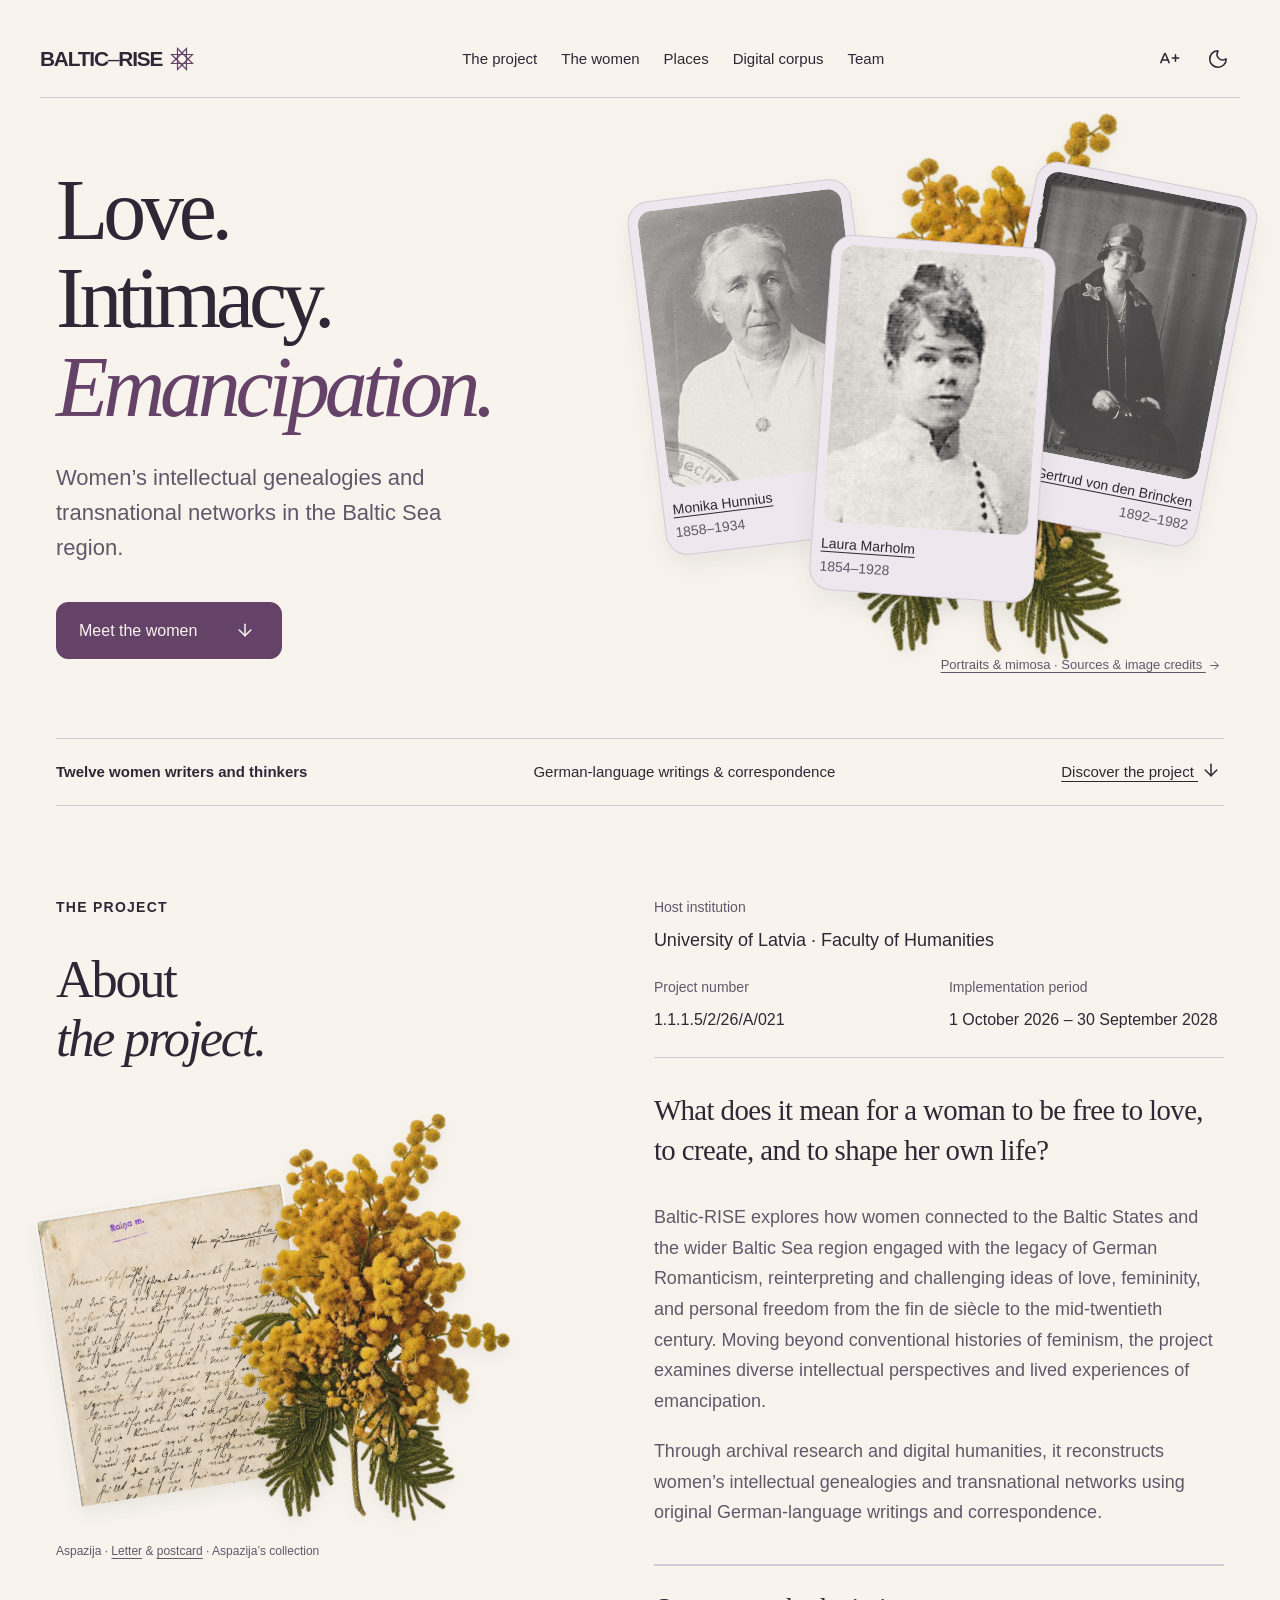
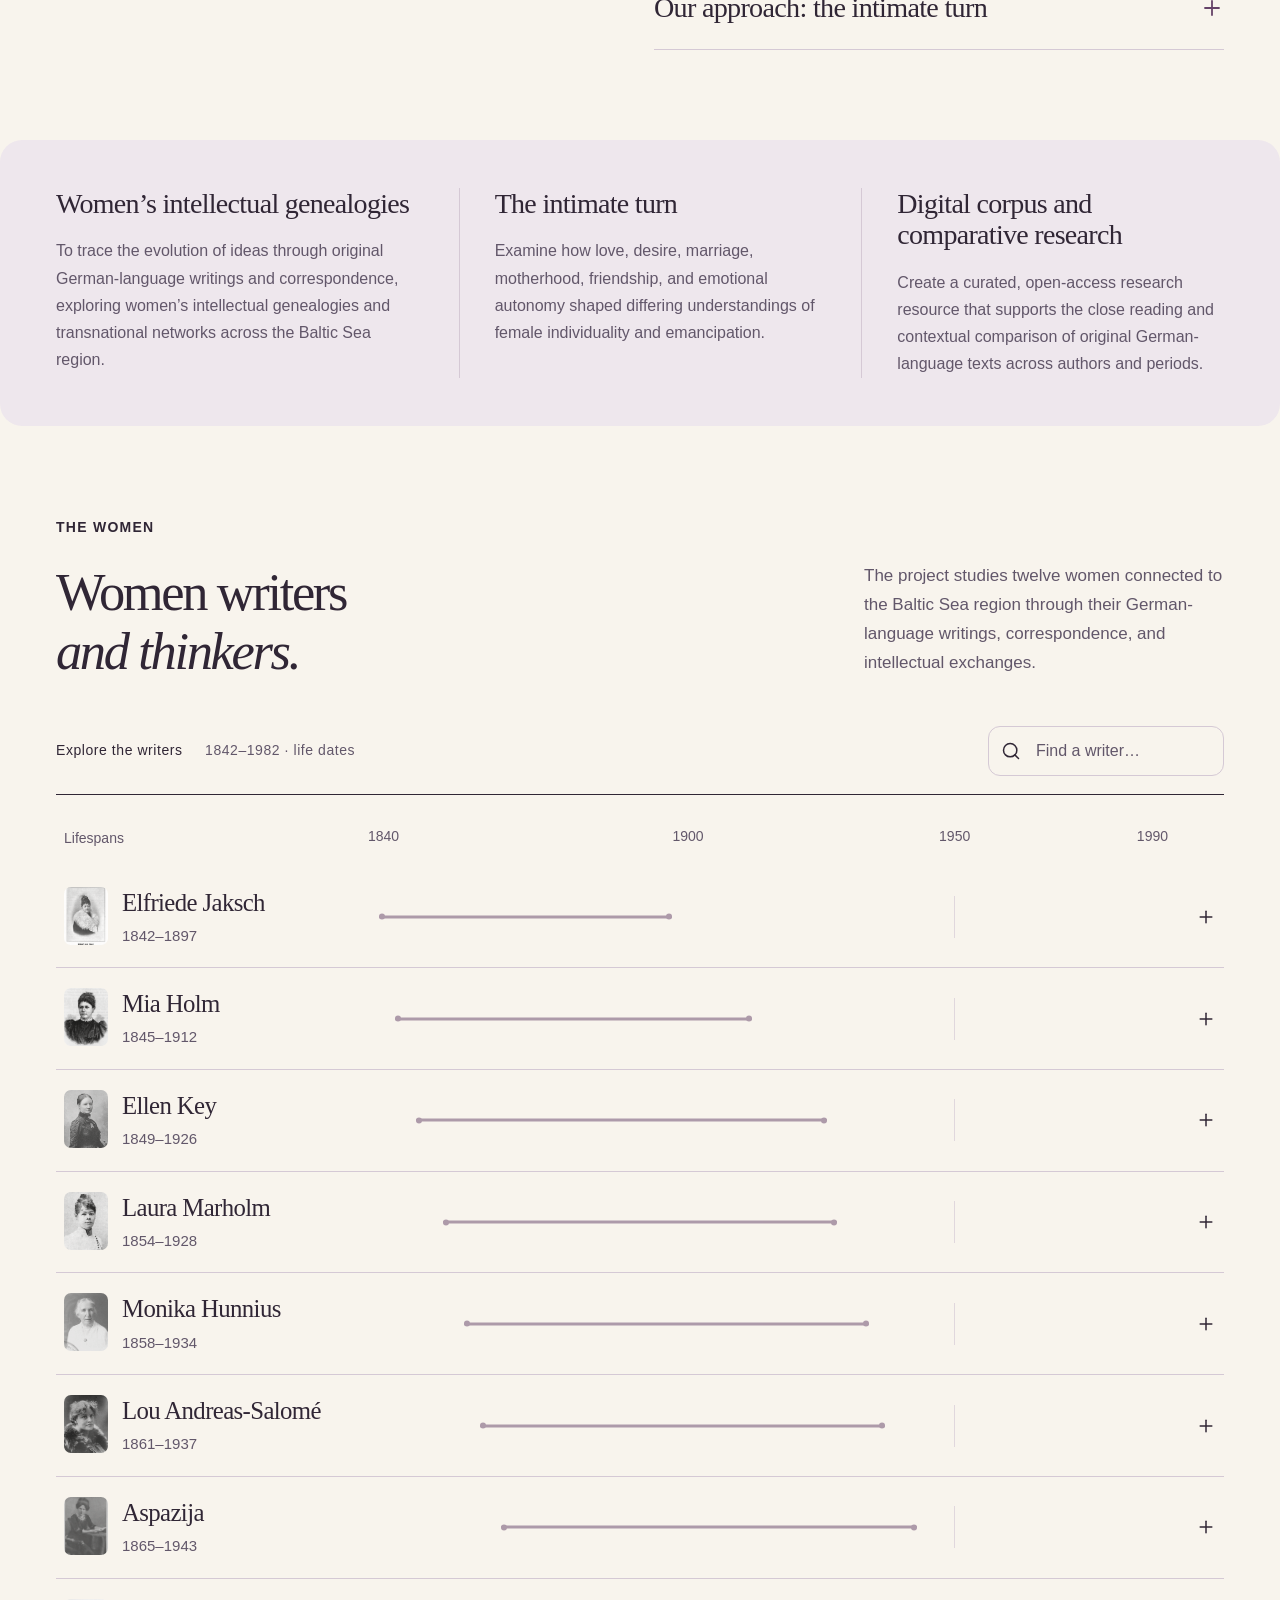
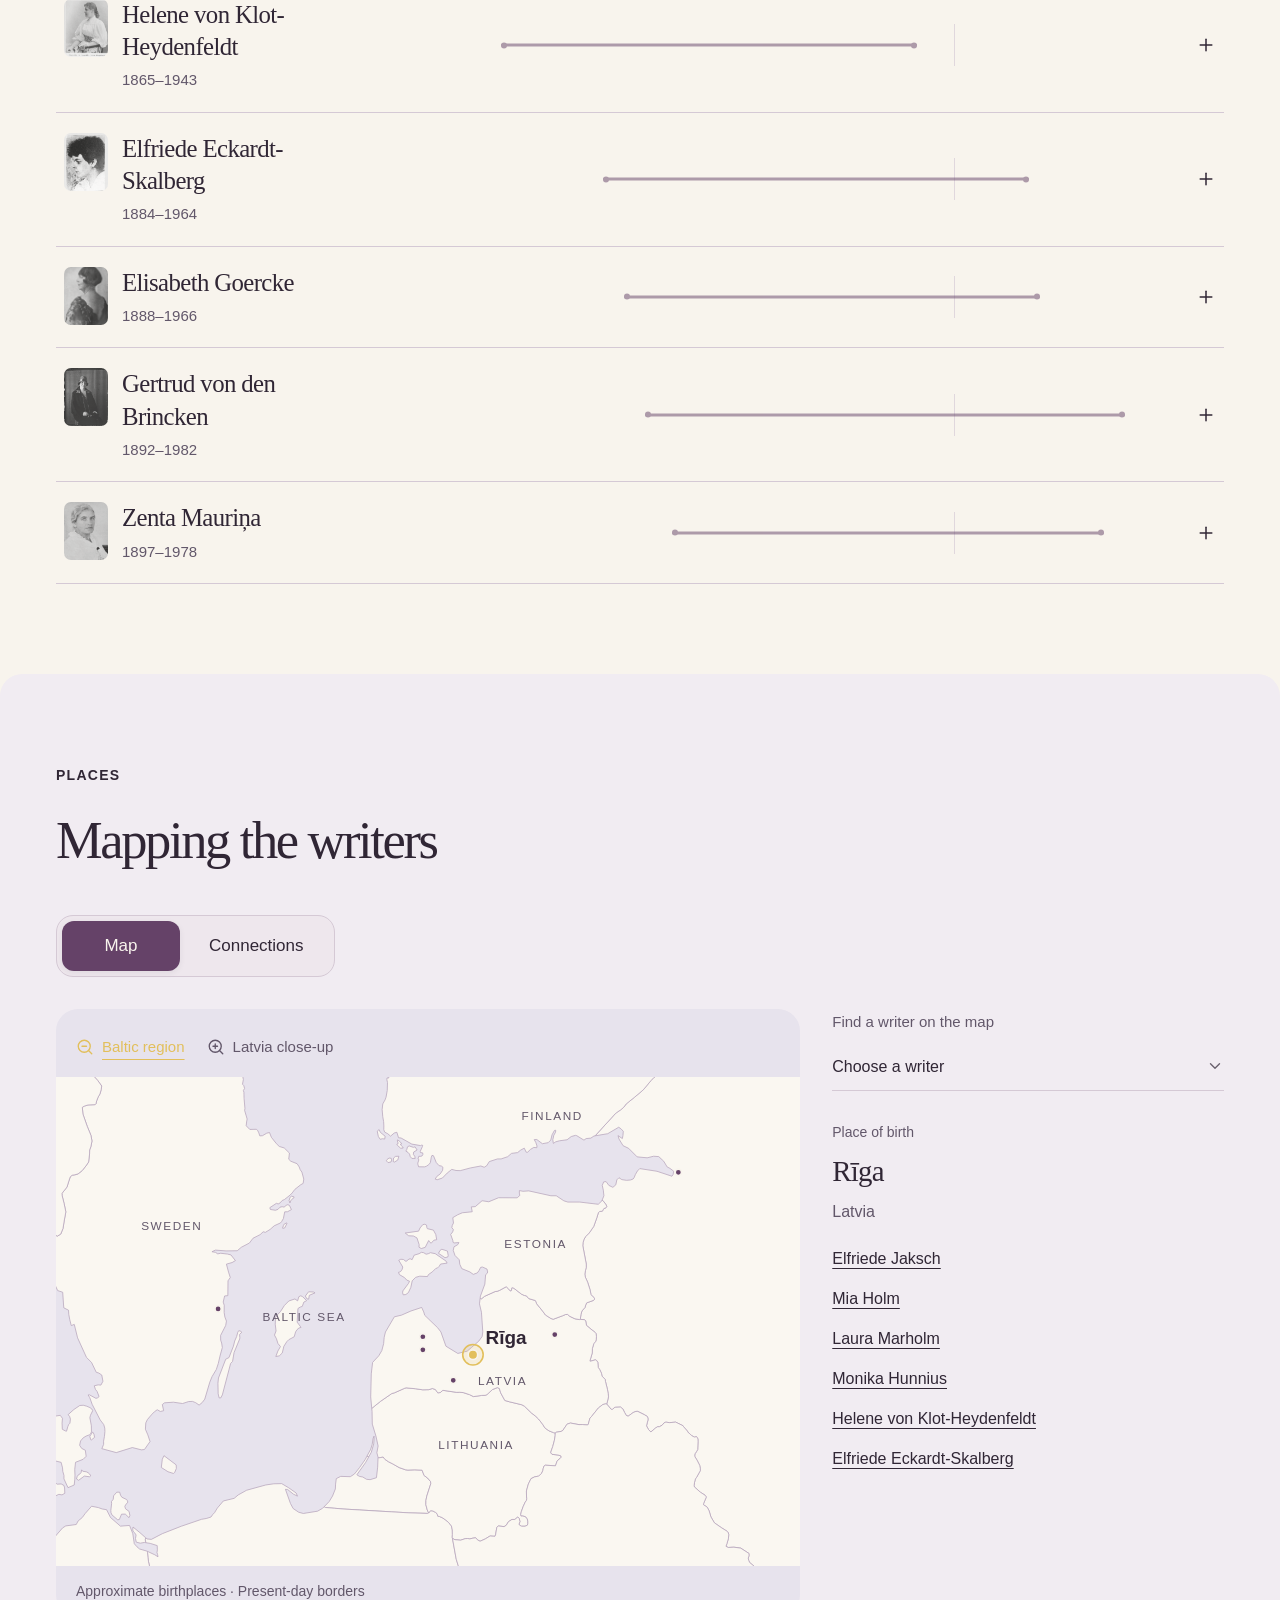
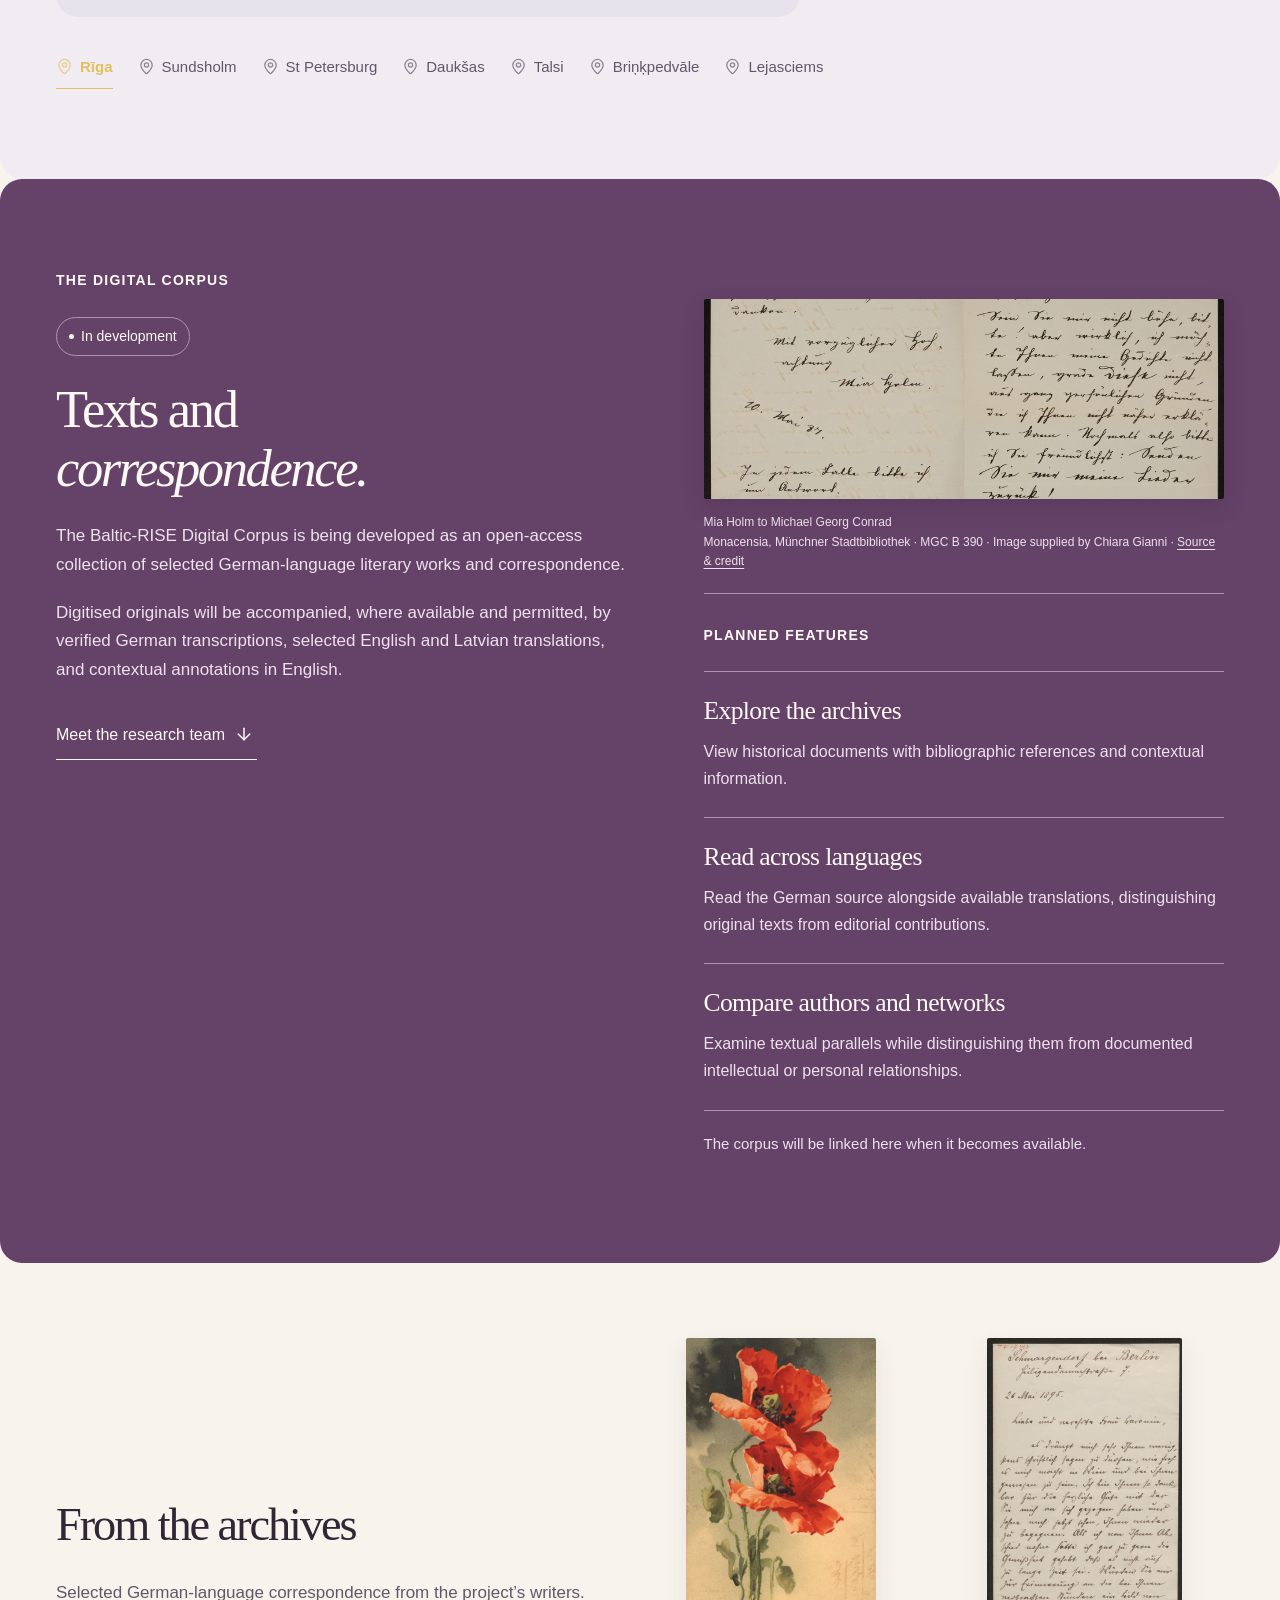
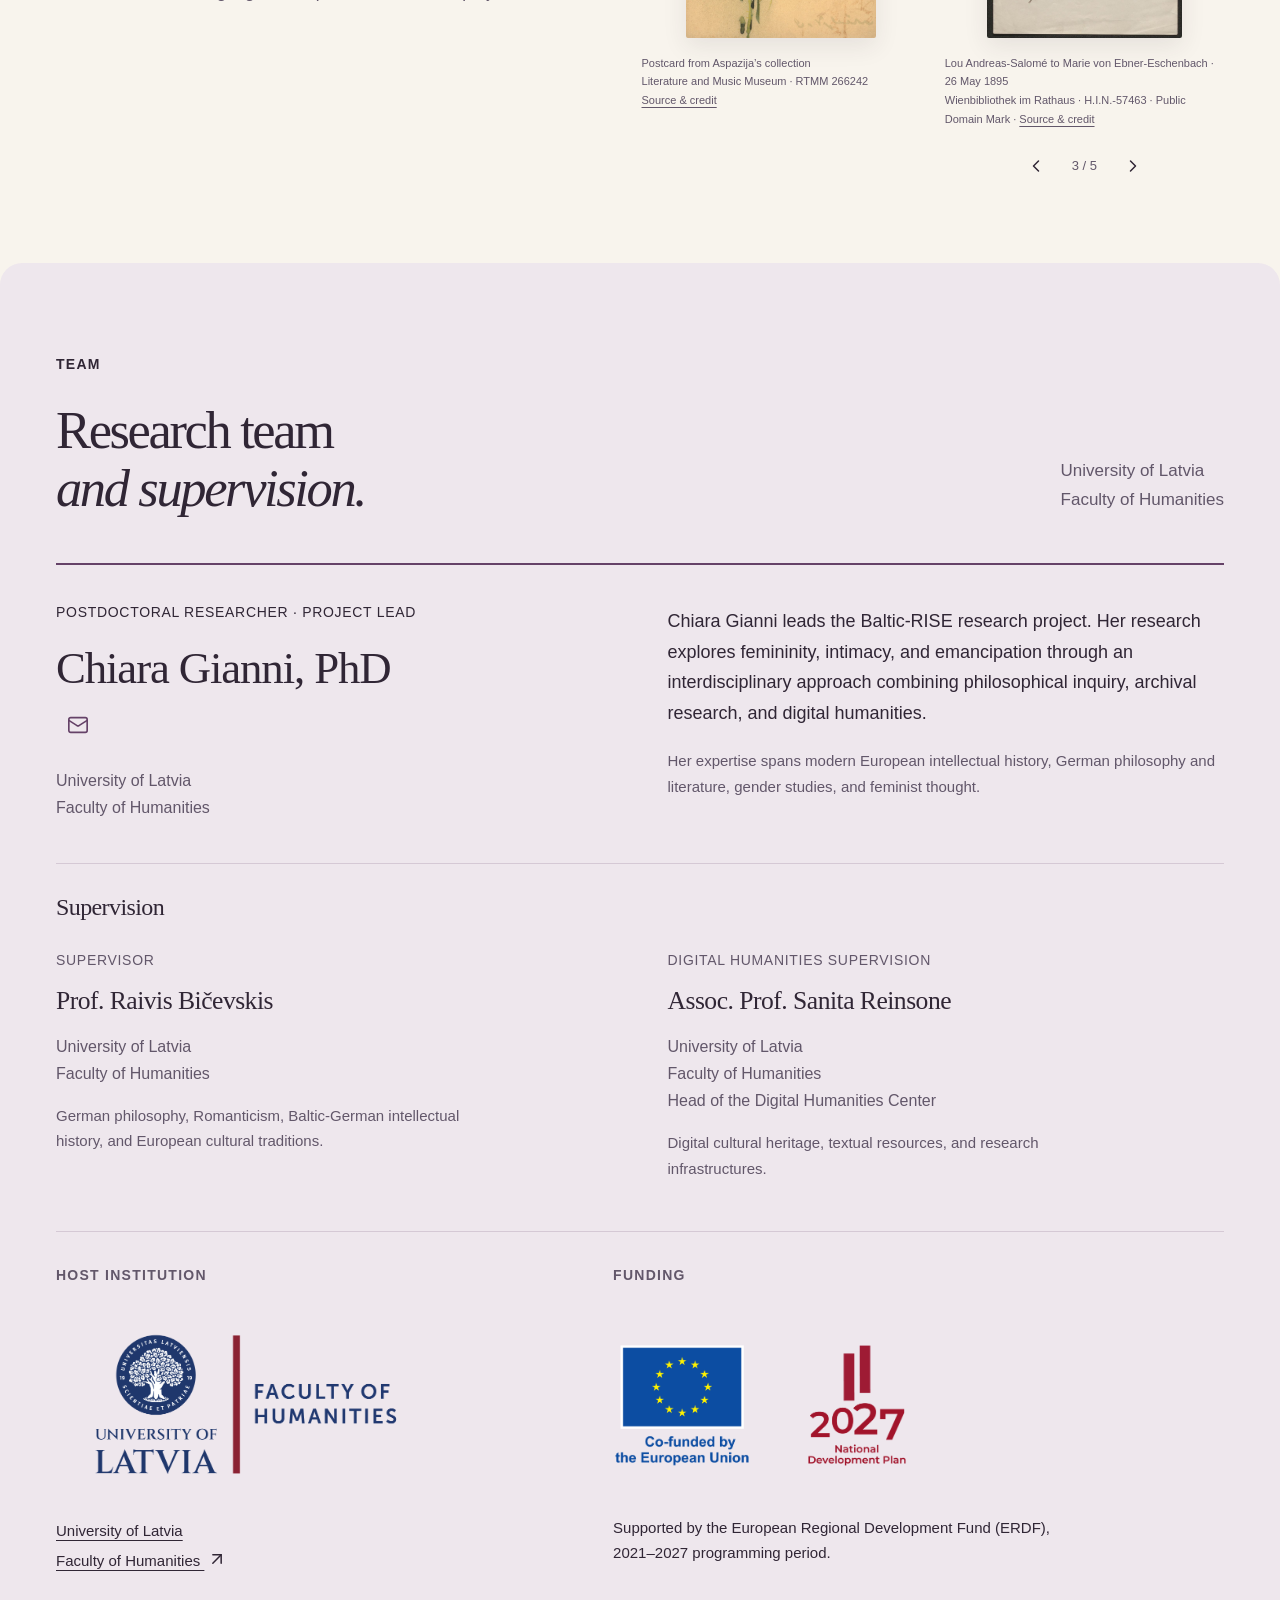
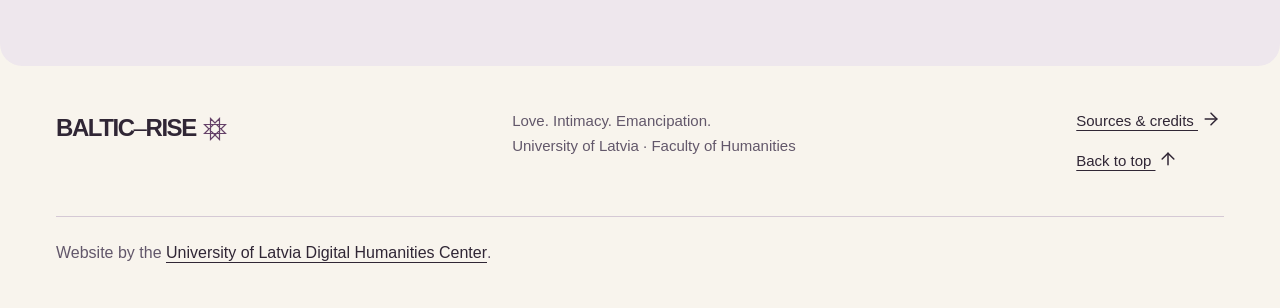
==== index.html @ e18eb1fa "Complete all twelve writer portraits and refine source credits Add Chiara’s supplied portraits of Mi" ====
<!doctype html><html lang="en"><head><meta charset="utf-8"><meta name="viewport" content="width=device-width, initial-scale=1"><meta name="theme-color" content="#654268"><title>Baltic-RISE – Love. Intimacy. Emancipation.</title><meta name="description" content="Research on women’s German-language writings, correspondence, and intellectual networks in the Baltic Sea region from the late nineteenth to the mid-twentieth century."><meta property="og:title" content="Baltic-RISE – Love. Intimacy. Emancipation."><meta property="og:description" content="Research on women’s German-language writings, correspondence, and intellectual networks in the Baltic Sea region from the late nineteenth to the mid-twentieth century."><meta property="og:type" content="website"><link rel="icon" href="assets/favicon.svg?v=auseklis-1" type="image/svg+xml"><link rel="stylesheet" href="styles.css?v=20261124-credits-3"><script src="preferences.js"></script><script src="portraits.js?v=20261124-all-portraits-1" defer></script><script src="flowers.js?v=20261123-2" defer></script><script src="map-data.js" defer></script><script src="script.js?v=20261124-credits-3" defer></script><script src="connections.js?v=20261123-4" defer></script><noscript><style>.header-tools{display:none}@media(max-width:900px){.header{height:auto;flex-wrap:wrap;padding-block:16px}.header nav{display:flex;position:static;padding:0;border:0;flex-wrap:wrap;gap:8px 16px;width:100%;flex-direction:row}.menu-toggle{display:none}.search{display:none}}</style></noscript></head><body id="top"><a class="skip" href="#main">Skip to content</a><header class="header"><a class="wordmark" href="./" aria-label="Baltic-RISE home">BALTIC<span>–</span>RISE<svg class="icon brand-auseklis" aria-hidden="true" focusable="false" xmlns="http://www.w3.org/2000/svg" width="24" height="24" viewBox="0 0 32 32" fill="none" stroke="currentColor" stroke-width="1.7" stroke-linecap="square" stroke-linejoin="miter"><path d="M10 2 30 22H2L22 2v28L2 10h28L10 30Z"/></svg></a><nav id="navigation" aria-label="Main navigation"><a href="./#about">The project</a><a href="./#women">The women</a><a href="./#places">Places</a><a href="./#corpus">Digital corpus</a><a href="./#team">Team</a></nav><div class="header-tools" role="group" aria-label="Reading preferences"><button id="text-size-toggle" class="icon-button" type="button" aria-label="Increase text size" title="Increase text size"><svg class="icon icon-a-plus " aria-hidden="true" focusable="false" xmlns="http://www.w3.org/2000/svg"
  width="24"
  height="24"
  viewBox="0 0 24 24"
  fill="none"
  stroke="currentColor"
  stroke-width="2"
  stroke-linecap="round"
  stroke-linejoin="round"
>
  <g transform="translate(12 5) scale(.5)" stroke-width="3.4"><path d="M5 12h14"/><path d="M12 5v14"/></g>
  <path d="m2 16 4.039-9.69a.5.5 0 0 1 .923 0L11 16" />
  <path d="M3.304 13h6.392" />
</svg></button><button id="theme-toggle" class="icon-button" type="button" aria-pressed="false" aria-label="Dark mode" title="Switch to dark mode"><svg class="icon icon-moon theme-moon" aria-hidden="true" focusable="false" xmlns="http://www.w3.org/2000/svg"
  width="24"
  height="24"
  viewBox="0 0 24 24"
  fill="none"
  stroke="currentColor"
  stroke-width="2"
  stroke-linecap="round"
  stroke-linejoin="round"
>
  <path d="M20.985 12.486a9 9 0 1 1-9.473-9.472c.405-.022.617.46.402.803a6 6 0 0 0 8.268 8.268c.344-.215.825-.004.803.401" />
</svg><svg class="icon icon-sun theme-sun" aria-hidden="true" focusable="false" xmlns="http://www.w3.org/2000/svg"
  width="24"
  height="24"
  viewBox="0 0 24 24"
  fill="none"
  stroke="currentColor"
  stroke-width="2"
  stroke-linecap="round"
  stroke-linejoin="round"
>
  <circle cx="12" cy="12" r="4" />
  <path d="M12 2v2" />
  <path d="M12 20v2" />
  <path d="m4.93 4.93 1.41 1.41" />
  <path d="m17.66 17.66 1.41 1.41" />
  <path d="M2 12h2" />
  <path d="M20 12h2" />
  <path d="m6.34 17.66-1.41 1.41" />
  <path d="m19.07 4.93-1.41 1.41" />
</svg></button></div><button class="menu-toggle icon-button" type="button" aria-label="Open menu" aria-expanded="false" aria-controls="navigation"><svg class="icon icon-menu " aria-hidden="true" focusable="false" xmlns="http://www.w3.org/2000/svg"
  width="24"
  height="24"
  viewBox="0 0 24 24"
  fill="none"
  stroke="currentColor"
  stroke-width="2"
  stroke-linecap="round"
  stroke-linejoin="round"
>
  <path d="M4 5h16" />
  <path d="M4 12h16" />
  <path d="M4 19h16" />
</svg></button></header><p id="reading-status" class="sr-only" role="status" aria-live="polite"></p><main id="main"><section class="hero wrap" aria-labelledby="hero-title"><div class="hero-copy"><h1 id="hero-title">Love.<br>Intimacy.<br><em>Emancipation.</em></h1><p class="hero-intro">Women’s intellectual genealogies and transnational networks in the Baltic Sea region.</p><a class="button" href="#women">Meet the women <svg class="icon icon-arrow-down" aria-hidden="true" focusable="false"
  xmlns="http://www.w3.org/2000/svg"
  width="24"
  height="24"
  viewBox="0 0 24 24"
  fill="none"
  stroke="currentColor"
  stroke-width="2"
  stroke-linecap="round"
  stroke-linejoin="round"
>
  <path d="M12 5v14" />
  <path d="m19 12-7 7-7-7" />
</svg></a></div><div class="hero-visual"><div class="portrait-composition"><img data-flower-hero class="hero-mimosa" src="assets/manuscripts/mimosa-cutout.png" alt="" aria-hidden="true"><figure class="portrait portrait-left"><img src="assets/ellen.jpg" alt="Ellen Key, photographed by A. Apelgren in 1885" width="1385" height="1779"><figcaption><a href="credits.html#credit-ellen">Ellen Key</a> <span>1849–1926</span></figcaption></figure><figure class="portrait portrait-middle"><img src="assets/lou.jpg" alt="Lou Andreas-Salomé, photographed by Hofatelier Elvira around 1897" width="2268" height="3304"><figcaption><a href="credits.html#credit-lou">Lou Andreas-Salomé</a> <span>1861–1937</span></figcaption></figure><figure class="portrait portrait-right"><img src="assets/aspazija.jpg" alt="Aspazija, photographed around 1912 or earlier" width="773" height="1200"><figcaption><a href="credits.html#credit-aspazija">Aspazija</a> <span>1865–1943</span></figcaption></figure></div><a class="image-note" href="credits.html">Portraits &amp; mimosa · Sources &amp; image credits <svg class="icon icon-arrow-right" aria-hidden="true" focusable="false"
  xmlns="http://www.w3.org/2000/svg"
  width="24"
  height="24"
  viewBox="0 0 24 24"
  fill="none"
  stroke="currentColor"
  stroke-width="2"
  stroke-linecap="round"
  stroke-linejoin="round"
>
  <path d="m12 5 7 7-7 7" />
  <path d="M5 12h14" />
</svg></a></div></section><div class="intro-strip wrap"><span>Twelve women writers and thinkers</span><span>German-language writings & correspondence</span><a href="#about">Discover the project <svg class="icon icon-arrow-down " aria-hidden="true" focusable="false"   xmlns="http://www.w3.org/2000/svg"
  width="24"
  height="24"
  viewBox="0 0 24 24"
  fill="none"
  stroke="currentColor"
  stroke-width="2"
  stroke-linecap="round"
  stroke-linejoin="round"
>
  <path d="M12 5v14" />
  <path d="m19 12-7 7-7-7" />
</svg></a></div>
<section class="section wrap about" id="about"><div><p class="eyebrow">The project</p><h2>About<br><em>the project.</em></h2><figure class="archival-composition"><img class="archival-letter" src="assets/manuscripts/aspazija-1895-german-1.jpg" alt="" loading="lazy"><img data-flower-about class="archival-mimosa mimosa-cutout" src="assets/manuscripts/mimosa-cutout.png" alt="" loading="lazy"><figcaption>Aspazija · <a href="credits.html#credit-aspazija-german">Letter</a> &amp; <a data-flower-credit href="credits.html#credit-aspazija-1908">postcard</a> · Aspazija’s collection</figcaption></figure></div><div class="about-copy"><dl class="project-facts"><div class="project-host-fact"><dt>Host institution</dt><dd><span class="institution-name">University of Latvia</span> · Faculty of Humanities</dd></div><div><dt>Project number</dt><dd>1.1.1.5/2/26/A/021</dd></div><div><dt>Implementation period</dt><dd>1 October 2026 – 30 September 2028</dd></div></dl><p class="lead">What does it mean for a woman to be free to love, to create, and to shape her own life?</p><p>Baltic-RISE explores how women connected to the Baltic States and the wider Baltic Sea region engaged with the legacy of German Romanticism, reinterpreting and challenging ideas of love, femininity, and personal freedom from the fin de siècle to the mid-twentieth century. Moving beyond conventional histories of feminism, the project examines diverse intellectual perspectives and lived experiences of emancipation.</p><p>Through archival research and digital humanities, it reconstructs women’s intellectual genealogies and transnational networks using original German-language writings and correspondence.</p><details class="method"><summary><h3>Our approach: the intimate turn</h3> <svg class="icon icon-plus disclosure-icon" aria-hidden="true" focusable="false"   xmlns="http://www.w3.org/2000/svg"
  width="24"
  height="24"
  viewBox="0 0 24 24"
  fill="none"
  stroke="currentColor"
  stroke-width="2"
  stroke-linecap="round"
  stroke-linejoin="round"
>
  <path d="M5 12h14" />
  <path d="M12 5v14" />
</svg></summary><p>At its core is the “intimate turn”: an approach that places love, marriage, sexuality, motherhood, friendship, and emotional life at the centre of women’s self-formation and agency. It explores how personal experiences, when articulated and shared, can acquire wider cultural and political significance.</p><p>In dialogue with Carol Hanisch’s feminist principle “the personal is political” and Rosi Braidotti’s relational understanding of subjectivity, Baltic-RISE approaches women’s emancipation not as a linear succession of individual achievements, but as a complex, collective process shaped by relationships, cultural differences, and intellectual exchanges.</p></details></div></section>
<section class="research-band"><div class="wrap research-grid"><article><h3>Women’s intellectual genealogies</h3><p>To trace the evolution of ideas through original German-language writings and correspondence, exploring women’s intellectual genealogies and transnational networks across the Baltic Sea region.</p></article><article><h3>The intimate turn</h3><p>Examine how love, desire, marriage, motherhood, friendship, and emotional autonomy shaped differing understandings of female individuality and emancipation.</p></article><article><h3>Digital corpus and comparative research</h3><p>Create a curated, open-access research resource that supports the close reading and contextual comparison of original German-language texts across authors and periods.</p></article></div></section>
<section class="section wrap women" id="women"><div class="section-heading"><div><p class="eyebrow">The women</p><h2>Women writers<br><em>and thinkers.</em></h2></div><p>The project studies twelve women connected to the Baltic Sea region through their German-language writings, correspondence, and intellectual exchanges.</p></div><div class="women-tools"><p>Explore the writers <span>1842–1982 · life dates</span></p><label class="search"><span class="sr-only">Find a writer by name</span><svg class="icon icon-search " aria-hidden="true" focusable="false"   xmlns="http://www.w3.org/2000/svg"
  width="24"
  height="24"
  viewBox="0 0 24 24"
  fill="none"
  stroke="currentColor"
  stroke-width="2"
  stroke-linecap="round"
  stroke-linejoin="round"
>
  <path d="m21 21-4.34-4.34" />
  <circle cx="11" cy="11" r="8" />
</svg><input id="writer-search" type="search" placeholder="Find a writer…" autocomplete="off"></label></div><p class="sr-only" role="status" id="search-status"></p><div class="women-axis" aria-hidden="true"><span>Lifespans</span><div><span style="left:0">1840</span><span style="left:40%">1900</span><span class="axis-mid" style="left:73.333%">1950</span><span style="left:100%">1990</span></div></div><div class="people women-timeline"><details class="person" id="woman-1" data-search="elfriede jaksch"><summary><span class="person-identity"><img class="person-thumbnail" src="assets/jaksch.jpg" alt="" aria-hidden="true" loading="lazy"><span class="person-name">Elfriede Jaksch</span><span class="dates">1842–1897</span></span><span class="timeline-track" aria-hidden="true"><span class="life-span" style="--life-start:1.333%;--life-width:36.667%"></span></span><svg class="icon icon-plus plus" aria-hidden="true" focusable="false"   xmlns="http://www.w3.org/2000/svg"
  width="24"
  height="24"
  viewBox="0 0 24 24"
  fill="none"
  stroke="currentColor"
  stroke-width="2"
  stroke-linecap="round"
  stroke-linejoin="round"
>
  <path d="M5 12h14" />
  <path d="M12 5v14" />
</svg></summary><div class="person-bio"><a class="person-image" href="credits.html#credit-jaksch" aria-label="Image credit for Elfriede Jaksch"><img src="assets/jaksch.jpg" alt="Portrait of Elfriede Jaksch" width="423" height="600" loading="lazy"></a><p>Born in Riga, Elfriede Jaksch was a Baltic-German novelist and writer who published under the pseudonym Schack von Igar. Her fiction explores women&#x27;s emotional lives, unhappy marriages, and the tensions between personal fulfilment and social expectations. Her novel Conflicte (1882) offers a valuable perspective on the emerging debates about female autonomy and the Frauenfrage in the late nineteenth century. She also contributed to Riga’s cultural life and participated in public debates on women&#x27;s emancipation.</p></div></details><details class="person" id="woman-2" data-search="mia holm"><summary><span class="person-identity"><img class="person-thumbnail" src="assets/holm.jpg" alt="" aria-hidden="true" loading="lazy"><span class="person-name">Mia Holm</span><span class="dates">1845–1912</span></span><span class="timeline-track" aria-hidden="true"><span class="life-span" style="--life-start:3.333%;--life-width:44.667%"></span></span><svg class="icon icon-plus plus" aria-hidden="true" focusable="false"   xmlns="http://www.w3.org/2000/svg"
  width="24"
  height="24"
  viewBox="0 0 24 24"
  fill="none"
  stroke="currentColor"
  stroke-width="2"
  stroke-linecap="round"
  stroke-linejoin="round"
>
  <path d="M5 12h14" />
  <path d="M12 5v14" />
</svg></summary><div class="person-bio"><a class="person-image" href="credits.html#credit-holm" aria-label="Image credit for Mia Holm"><img src="assets/holm.jpg" alt="Portrait of Mia Holm" width="239" height="320" loading="lazy"></a><p>Mia Holm was a Baltic-German poet, writer, and educator born in Riga. After working as a teacher and school director, she pursued a literary career between the Baltic provinces and Germany. Her life was marked by divorce and the loss of a daughter, experiences reflected in her exploration of motherhood, grief, and female autonomy. In Mutterlieder (1897), she transformed maternal love and bereavement into poetic expression, offering a deeply personal perspective on women&#x27;s emotional lives and creative independence.</p></div></details><details class="person" id="woman-3" data-search="ellen key"><summary><span class="person-identity"><img class="person-thumbnail" src="assets/ellen.jpg" alt="" loading="lazy" aria-hidden="true"><span class="person-name">Ellen Key</span><span class="dates">1849–1926</span></span><span class="timeline-track" aria-hidden="true"><span class="life-span" style="--life-start:6.000%;--life-width:51.333%"></span></span><svg class="icon icon-plus plus" aria-hidden="true" focusable="false"   xmlns="http://www.w3.org/2000/svg"
  width="24"
  height="24"
  viewBox="0 0 24 24"
  fill="none"
  stroke="currentColor"
  stroke-width="2"
  stroke-linecap="round"
  stroke-linejoin="round"
>
  <path d="M5 12h14" />
  <path d="M12 5v14" />
</svg></summary><div class="person-bio"><a class="person-image" href="credits.html#credit-ellen" aria-label="Image credit for Ellen Key"><img src="assets/ellen.jpg" alt="Portrait of Ellen Key" loading="lazy"></a><p>Ellen Key was a Swedish writer, educator, and influential thinker in European debates on women&#x27;s emancipation. Her reflections on love, marriage, motherhood, and education challenged established conventions while questioning aspects of contemporary feminism. Her works, including Das Jahrhundert des Kindes (1902) and Über Liebe und Ehe (1904), circulated widely in German translation. Key also wrote personal correspondence directly in German, notably her letters to Lou Andreas-Salomé (1898–1920), offering valuable original sources for exploring their intellectual relationship and shared debates on intimacy and female autonomy.</p></div></details><details class="person" id="woman-4" data-search="laura marholm"><summary><span class="person-identity"><img class="person-thumbnail" src="assets/laura.jpg" alt="" loading="lazy" aria-hidden="true"><span class="person-name">Laura Marholm</span><span class="dates">1854–1928</span></span><span class="timeline-track" aria-hidden="true"><span class="life-span" style="--life-start:9.333%;--life-width:49.333%"></span></span><svg class="icon icon-plus plus" aria-hidden="true" focusable="false"   xmlns="http://www.w3.org/2000/svg"
  width="24"
  height="24"
  viewBox="0 0 24 24"
  fill="none"
  stroke="currentColor"
  stroke-width="2"
  stroke-linecap="round"
  stroke-linejoin="round"
>
  <path d="M5 12h14" />
  <path d="M12 5v14" />
</svg></summary><div class="person-bio"><a class="person-image" href="credits.html#credit-laura" aria-label="Image credit for Laura Marholm"><img src="assets/laura.jpg" alt="Portrait of Laura Marholm" loading="lazy"></a><p>Laura Marholm was a Baltic-German writer and literary critic born in Riga. An influential yet controversial voice in debates on women&#x27;s emancipation, she examined sexual difference, creativity, and the relationship between intimate partnerships and female self-development. In Das Buch der Frauen (1895), she explored the lives of prominent contemporary women, developing an often ambivalent understanding of female nature, individuality, and intellectual independence.</p></div></details><details class="person" id="woman-5" data-search="monika hunnius"><summary><span class="person-identity"><img class="person-thumbnail" src="assets/hunnius.jpg" alt="" loading="lazy" aria-hidden="true"><span class="person-name">Monika Hunnius</span><span class="dates">1858–1934</span></span><span class="timeline-track" aria-hidden="true"><span class="life-span" style="--life-start:12.000%;--life-width:50.667%"></span></span><svg class="icon icon-plus plus" aria-hidden="true" focusable="false"   xmlns="http://www.w3.org/2000/svg"
  width="24"
  height="24"
  viewBox="0 0 24 24"
  fill="none"
  stroke="currentColor"
  stroke-width="2"
  stroke-linecap="round"
  stroke-linejoin="round"
>
  <path d="M5 12h14" />
  <path d="M12 5v14" />
</svg></summary><div class="person-bio"><a class="person-image" href="credits.html#credit-hunnius" aria-label="Image credit for Monika Hunnius"><img src="assets/hunnius.jpg" alt="Portrait of Monika Hunnius" loading="lazy" width="430" height="550"></a><p>Monika Hunnius was a Baltic-German writer, singer, and music educator born in Riga. Choosing an independent artistic career over marriage, she challenged conventional expectations of women&#x27;s lives while remaining deeply influenced by Protestant ideals of femininity. Her autobiographical Mein Weg zur Kunst (1925) explores artistic vocation and personal autonomy, while Baltische Frauen von einem Stamm (1930) portrays contrasting models of womanhood, marriage, and female identity. Her writings reveal the tensions between traditional gender ideals and women&#x27;s aspirations for independence.</p></div></details><details class="person" id="woman-6" data-search="lou andreas-salomé"><summary><span class="person-identity"><img class="person-thumbnail" src="assets/lou.jpg" alt="" loading="lazy" aria-hidden="true"><span class="person-name">Lou Andreas-Salomé</span><span class="dates">1861–1937</span></span><span class="timeline-track" aria-hidden="true"><span class="life-span" style="--life-start:14.000%;--life-width:50.667%"></span></span><svg class="icon icon-plus plus" aria-hidden="true" focusable="false"   xmlns="http://www.w3.org/2000/svg"
  width="24"
  height="24"
  viewBox="0 0 24 24"
  fill="none"
  stroke="currentColor"
  stroke-width="2"
  stroke-linecap="round"
  stroke-linejoin="round"
>
  <path d="M5 12h14" />
  <path d="M12 5v14" />
</svg></summary><div class="person-bio"><a class="person-image" href="credits.html#credit-lou" aria-label="Image credit for Lou Andreas-Salomé"><img src="assets/lou.jpg" alt="Portrait of Lou Andreas-Salomé" loading="lazy"></a><p>Born in St Petersburg into a family with Baltic roots, Lou Andreas-Salomé was a German-language writer, philosopher, and psychoanalyst whose unconventional life challenged prevailing expectations of marriage and female independence. In works such as Die Erotik (1910) and Das Haus (1921), she explored sexuality, intimate relationships, and women&#x27;s self-realisation. Her correspondence and friendships with Ellen Key and Frieda von Bülow, alongside her intimate and intellectual relationship with Rainer Maria Rilke, reveal the importance of female friendship, emotional bonds, and creative exchange in shaping her understanding of personal freedom.</p></div></details><details class="person" id="woman-7" data-search="aspazija"><summary><span class="person-identity"><img class="person-thumbnail" src="assets/aspazija.jpg" alt="" loading="lazy" aria-hidden="true"><span class="person-name">Aspazija</span><span class="dates">1865–1943</span></span><span class="timeline-track" aria-hidden="true"><span class="life-span" style="--life-start:16.667%;--life-width:52.000%"></span></span><svg class="icon icon-plus plus" aria-hidden="true" focusable="false"   xmlns="http://www.w3.org/2000/svg"
  width="24"
  height="24"
  viewBox="0 0 24 24"
  fill="none"
  stroke="currentColor"
  stroke-width="2"
  stroke-linecap="round"
  stroke-linejoin="round"
>
  <path d="M5 12h14" />
  <path d="M12 5v14" />
</svg></summary><div class="person-bio"><a class="person-image" href="credits.html#credit-aspazija" aria-label="Image credit for Aspazija"><img src="assets/aspazija.jpg" alt="Portrait of Aspazija" loading="lazy"></a><p>Aspazija, born Johanna Emīlija Lizete Rozenberga, was a Latvian poet, playwright, and pioneering advocate of women&#x27;s emancipation. After an unhappy first marriage, she established an independent literary career, challenging traditional gender roles through powerful female characters and reflections on love and freedom. Her lifelong intellectual and intimate partnership with Rainis, marked by political persecution and exile, is documented in an extensive correspondence, including original German-language letters. Her writings offer a distinctive perspective on the relationship between personal autonomy, creative expression, and social emancipation.</p></div></details><details class="person" id="woman-8" data-search="helene von klot-heydenfeldt"><summary><span class="person-identity"><img class="person-thumbnail" src="assets/helene.jpg" alt="" aria-hidden="true" loading="lazy"><span class="person-name">Helene von Klot-Heydenfeldt</span><span class="dates">1865–1943</span></span><span class="timeline-track" aria-hidden="true"><span class="life-span" style="--life-start:16.667%;--life-width:52.000%"></span></span><svg class="icon icon-plus plus" aria-hidden="true" focusable="false"   xmlns="http://www.w3.org/2000/svg"
  width="24"
  height="24"
  viewBox="0 0 24 24"
  fill="none"
  stroke="currentColor"
  stroke-width="2"
  stroke-linecap="round"
  stroke-linejoin="round"
>
  <path d="M5 12h14" />
  <path d="M12 5v14" />
</svg></summary><div class="person-bio"><a class="person-image" href="credits.html#credit-helene" aria-label="Image credit for Helene von Klot-Heydenfeldt"><img src="assets/helene.jpg" alt="Portrait of Helene von Klot-Heydenfeldt" width="320" height="380" loading="lazy"></a><p>Born in Riga, Helene von Klot-Heydenfeldt was a Baltic-German writer whose novel Eine Frau. Studien nach dem Leben (1892), written in response to Tolstoy’s The Kreutzer Sonata, explored marriage, sexuality, and women&#x27;s emotional experiences. In 1896, she met Lou Andreas-Salomé in Munich, beginning a lifelong friendship that connected her to wider German-speaking intellectual circles. Her work and personal networks offer a valuable perspective on female subjectivity, intimate relationships, and the negotiation of traditional gender roles around 1900.</p></div></details><details class="person" id="woman-9" data-search="elfriede eckardt-skalberg"><summary><span class="person-identity"><img class="person-thumbnail" src="assets/eckardt.jpg" alt="" loading="lazy" aria-hidden="true"><span class="person-name">Elfriede Eckardt-Skalberg</span><span class="dates">1884–1964</span></span><span class="timeline-track" aria-hidden="true"><span class="life-span" style="--life-start:29.333%;--life-width:53.333%"></span></span><svg class="icon icon-plus plus" aria-hidden="true" focusable="false"   xmlns="http://www.w3.org/2000/svg"
  width="24"
  height="24"
  viewBox="0 0 24 24"
  fill="none"
  stroke="currentColor"
  stroke-width="2"
  stroke-linecap="round"
  stroke-linejoin="round"
>
  <path d="M5 12h14" />
  <path d="M12 5v14" />
</svg></summary><div class="person-bio"><a class="person-image" href="credits.html#credit-eckardt" aria-label="Image credit for Elfriede Eckardt-Skalberg"><img src="assets/eckardt.jpg" alt="Portrait of Elfriede Eckardt-Skalberg" loading="lazy" width="588" height="830"></a><p>Elfriede Eckardt-Skalberg was a German-language poet, translator, and journalist from Latvia whose writing engaged with Symbolism and Expressionism. Her poetry collection Über drei Stufen (1907) explores love, erotic desire, suffering, and disillusionment, questioning Romantic ideals of enduring love. In 1915, she married the writer Guido Hermann Eckardt, whose work included an early Baltic novel addressing homosexuality. Through her poetry and translations, Eckardt-Skalberg also connected German-speaking and Latvian literary cultures.</p></div></details><details class="person" id="woman-10" data-search="elisabeth goercke"><summary><span class="person-identity"><img class="person-thumbnail" src="assets/goercke.jpg" alt="" loading="lazy" aria-hidden="true"><span class="person-name">Elisabeth Goercke</span><span class="dates">1888–1966</span></span><span class="timeline-track" aria-hidden="true"><span class="life-span" style="--life-start:32.000%;--life-width:52.000%"></span></span><svg class="icon icon-plus plus" aria-hidden="true" focusable="false"   xmlns="http://www.w3.org/2000/svg"
  width="24"
  height="24"
  viewBox="0 0 24 24"
  fill="none"
  stroke="currentColor"
  stroke-width="2"
  stroke-linecap="round"
  stroke-linejoin="round"
>
  <path d="M5 12h14" />
  <path d="M12 5v14" />
</svg></summary><div class="person-bio"><a class="person-image" href="credits.html#credit-goercke" aria-label="Image credit for Elisabeth Goercke"><img src="assets/goercke.jpg" alt="Portrait of Elisabeth Goercke, published in Nach den Sternen in 1930" loading="lazy" width="367" height="550"></a><p>Born in Talsi, Courland, Elisabeth Goercke was a Baltic-German poet, pianist, playwright, and translator. Alongside her work as a music teacher, she published poetry exploring love, emotional experience, nature, and belonging, including Viel süße Minne (1912) and Nach den Sternen (1930). Her literary collaboration and friendship with the Latvian writer Haralds Eldgasts contributed to cultural exchange between German- and Latvian-speaking communities. Her surviving correspondence with Zenta Mauriņa offers a further connection to Baltic women&#x27;s intellectual networks.</p></div></details><details class="person" id="woman-11" data-search="gertrud von den brincken"><summary><span class="person-identity"><img class="person-thumbnail" src="assets/brincken.jpg" alt="" loading="lazy" aria-hidden="true"><span class="person-name">Gertrud von den Brincken</span><span class="dates">1892–1982</span></span><span class="timeline-track" aria-hidden="true"><span class="life-span" style="--life-start:34.667%;--life-width:60.000%"></span></span><svg class="icon icon-plus plus" aria-hidden="true" focusable="false"   xmlns="http://www.w3.org/2000/svg"
  width="24"
  height="24"
  viewBox="0 0 24 24"
  fill="none"
  stroke="currentColor"
  stroke-width="2"
  stroke-linecap="round"
  stroke-linejoin="round"
>
  <path d="M5 12h14" />
  <path d="M12 5v14" />
</svg></summary><div class="person-bio"><a class="person-image" href="credits.html#credit-brincken" aria-label="Image credit for Gertrud von den Brincken"><img src="assets/brincken.jpg" alt="Portrait of Gertrud von den Brincken" loading="lazy" width="1335" height="1800"></a><p>Born in Courland into a Baltic-German aristocratic family, Gertrud von den Brincken was a poet and novelist whose early life was shaped by family loss, financial hardship, and the upheavals of war. Before marrying the philosopher Walther Schmied-Kowarzik in 1925, she worked as a nurse and teacher to support her family. Her poetry, including Wer nicht das Dunkel kennt (1911) and Das Heimwehbuch (1926), explores love, suffering, faith, and the longing for belonging. Her novels and autobiographical writings reflect the disappearance of the Baltic-German world, connecting intimate experience with cultural memory and historical displacement.</p></div></details><details class="person" id="woman-12" data-search="zenta mauriņa"><summary><span class="person-identity"><img class="person-thumbnail" src="assets/zenta.jpg" alt="" loading="lazy" aria-hidden="true"><span class="person-name">Zenta Mauriņa</span><span class="dates">1897–1978</span></span><span class="timeline-track" aria-hidden="true"><span class="life-span" style="--life-start:38.000%;--life-width:54.000%"></span></span><svg class="icon icon-plus plus" aria-hidden="true" focusable="false"   xmlns="http://www.w3.org/2000/svg"
  width="24"
  height="24"
  viewBox="0 0 24 24"
  fill="none"
  stroke="currentColor"
  stroke-width="2"
  stroke-linecap="round"
  stroke-linejoin="round"
>
  <path d="M5 12h14" />
  <path d="M12 5v14" />
</svg></summary><div class="person-bio"><a class="person-image" href="credits.html#credit-zenta" aria-label="Image credit for Zenta Mauriņa"><img src="assets/zenta.jpg" alt="Portrait of Zenta Mauriņa" loading="lazy"></a><p>Zenta Mauriņa was a Latvian writer, essayist, and philosopher who published extensively in Latvian and German. A survivor of childhood polio, she developed an independent intellectual career despite lifelong physical disability. Her writings explore love, suffering, spiritual freedom, and human relationships. Her personal life was closely intertwined with that of Konstantīns Raudive, whose daughter, born outside marriage, she helped raise and financially support. Her extensive German-language correspondence with family members and friends, including her close associate Annemarie Morgenthaler, offers a particularly valuable perspective on friendship, emotional attachment, care, and everyday life in exile. These personal relationships illuminate the connections between Mauriņa&#x27;s lived experiences and her philosophical reflections on love and human existence.</p></div></details></div><p id="no-results" hidden>No writers match your search. Try a different name.</p></section>
<section class="places-section section" id="places"><div class="wrap"><div class="section-heading"><div><p class="eyebrow">Places</p><h2>Mapping the writers</h2></div></div><div class="places-views" id="connections" hidden role="group" aria-label="Map and network"><button type="button" data-places-view="map" aria-pressed="true">Map</button><button type="button" data-places-view="connections" aria-pressed="false">Connections</button></div><div id="birthplaces-view"><div class="map-layout"><div class="map-canvas"><div class="map-toolbar" role="group" aria-label="Map area"><button id="map-region" type="button" aria-pressed="true"><svg class="icon icon-zoom-out " aria-hidden="true" focusable="false"   xmlns="http://www.w3.org/2000/svg"
  width="24"
  height="24"
  viewBox="0 0 24 24"
  fill="none"
  stroke="currentColor"
  stroke-width="2"
  stroke-linecap="round"
  stroke-linejoin="round"
>
  <circle cx="11" cy="11" r="8" />
  <line x1="21" x2="16.65" y1="21" y2="16.65" />
  <line x1="8" x2="14" y1="11" y2="11" />
</svg>Baltic region</button><button id="map-latvia" type="button" aria-pressed="false"><svg class="icon icon-zoom-in " aria-hidden="true" focusable="false"   xmlns="http://www.w3.org/2000/svg"
  width="24"
  height="24"
  viewBox="0 0 24 24"
  fill="none"
  stroke="currentColor"
  stroke-width="2"
  stroke-linecap="round"
  stroke-linejoin="round"
>
  <circle cx="11" cy="11" r="8" />
  <line x1="21" x2="16.65" y1="21" y2="16.65" />
  <line x1="11" x2="11" y1="8" y2="14" />
  <line x1="8" x2="14" y1="11" y2="11" />
</svg>Latvia close-up</button></div><svg id="baltic-map" class="baltic-map" viewBox="0 0 945 620" role="img" aria-labelledby="map-title map-desc"><title id="map-title">Birthplaces around the Baltic Sea</title><desc id="map-desc">Seven marked places represent the birthplaces of twelve women. Six writers were born in Rīga. Use the writer selector and place buttons next to the map for a text alternative and to highlight locations.</desc><path class="map-land" d="M318.2,284.0L314.7,285.8L312.7,291.3L309.9,292.2L307.2,294.0L306.2,311.3L311.1,317.9L308.4,318.8L306.0,320.8L304.2,323.7L302.4,329.9L295.6,333.5L293.0,336.1L289.3,342.0L287.3,350.4L283.5,354.1L279.1,354.9L281.7,348.0L285.0,342.3L281.8,338.4L279.9,332.3L277.4,327.7L279.4,322.5L278.4,313.9L278.7,305.6L281.6,301.4L284.9,298.0L290.0,290.1L295.6,284.4L303.3,281.8L306.8,284.2L308.3,279.0L310.8,277.8L313.2,279.0L318.2,284.0Z"/><path class="map-land" d="M211.2,403.7L209.0,407.6L207.1,407.4L205.9,402.2L205.6,388.8L206.3,382.2L215.5,358.3L219.6,356.3L225.3,341.7L226.9,335.2L229.4,329.4L230.8,324.1L232.1,322.0L234.7,323.0L235.9,324.0L233.1,327.0L233.4,331.0L233.2,332.6L226.1,349.9L224.2,361.1L221.7,363.8L211.2,403.7Z"/><path class="map-land" d="M-4.7,190.9L-1.2,200.8L1.8,202.0L6.0,199.5L8.9,192.3L10.6,181.5L12.5,171.3L10.2,160.3L7.8,150.7L7.6,147.8L14.0,139.7L16.0,133.1L18.1,126.8L20.5,124.7L24.0,124.2L28.1,123.0L33.3,118.8L37.9,113.1L41.4,108.0L42.6,97.7L42.7,92.6L44.2,88.8L45.7,81.3L44.3,74.0L39.7,62.8L34.2,47.1L33.4,38.5L35.9,37.0L40.6,35.5L49.7,35.1L50.7,34.1L51.6,30.4L53.6,25.3L55.8,21.6L57.3,16.3L58.0,11.4L52.8,4.2L46.0,-3.2L41.4,-5.7L33.3,-11.9L27.5,-17.1L30.8,-37.0L33.3,-51.7L33.7,-55.3L33.7,-60.9L25.8,-84.6L26.1,-89.9L26.9,-94.7L26.0,-102.8L25.6,-110.0L26.9,-112.2L30.2,-116.3L27.1,-122.6L26.8,-123.2L21.0,-138.9L29.9,-154.4L28.4,-162.4L33.7,-168.3L43.4,-181.6L48.8,-189.1L50.0,-190.5L54.3,-193.8L62.5,-197.7L71.5,-199.6L75.6,-199.5L91.2,-196.9L103.3,-194.8L105.1,-196.9L107.7,-201.2L110.9,-207.2L111.2,-213.9L110.0,-223.8L108.3,-229.7L99.7,-233.6L90.3,-238.8L101.8,-255.5L109.8,-267.1L119.8,-284.5L122.9,-291.7L125.1,-294.6L128.1,-321.3L130.0,-328.8L131.7,-332.7L131.7,-336.7L130.6,-343.5L127.8,-358.8L143.6,-360.7L148.7,-361.7L153.4,-363.6L162.7,-368.3L167.3,-372.5L164.8,-386.7L170.4,-391.5L184.1,-408.3L199.0,-424.4L205.9,-430.5L206.7,-433.5L207.2,-438.3L204.1,-445.8L200.8,-450.4L194.4,-459.3L197.1,-465.4L201.9,-466.6L208.2,-469.0L213.1,-474.3L213.6,-474.9L221.9,-495.6L238.2,-506.1L244.6,-511.8L254.7,-507.5L269.5,-501.0L276.1,-510.6L278.2,-514.1L280.4,-519.3L279.6,-528.3L279.2,-540.0L279.8,-544.7L285.7,-546.8L288.9,-547.3L305.3,-542.5L309.5,-542.6L317.2,-541.9L325.9,-539.8L344.0,-534.2L351.5,-531.8L355.7,-531.4L359.4,-534.0L367.1,-540.8L355.7,-545.8L363.2,-550.8L367.1,-555.9L370.4,-562.2L371.6,-569.5L371.2,-573.5L368.9,-576.2L361.9,-582.9L377.7,-583.8L383.1,-584.1L394.6,-579.7L395.1,-578.7L395.2,-576.4L395.6,-574.0L406.7,-568.0L409.9,-564.8L416.7,-559.9L418.5,-557.3L424.9,-554.2L429.4,-550.9L434.7,-548.2L440.9,-544.1L449.2,-540.8L456.2,-539.7L473.9,-534.1L476.9,-532.2L482.0,-528.3L487.1,-523.7L490.7,-514.3L496.4,-513.8L497.9,-510.6L502.9,-505.1L509.8,-500.2L509.6,-498.6L504.1,-494.1L503.5,-488.0L504.0,-480.2L505.7,-473.9L505.6,-472.0L504.2,-469.8L502.5,-466.4L502.0,-463.4L502.1,-461.9L502.7,-461.1L505.6,-461.1L510.8,-460.4L513.8,-459.0L515.5,-451.7L515.0,-450.3L510.6,-447.0L509.3,-444.4L509.2,-440.5L509.9,-436.3L511.4,-431.5L514.9,-426.5L519.5,-421.1L522.6,-416.8L524.0,-413.7L524.5,-411.6L522.4,-408.9L520.6,-403.5L520.2,-397.4L519.4,-393.4L515.3,-388.0L512.4,-386.0L511.6,-383.1L511.3,-378.3L512.1,-372.3L512.4,-368.3L513.3,-365.4L514.6,-363.6L521.1,-360.2L524.8,-353.4L527.1,-348.0L531.5,-333.7L520.4,-331.9L512.0,-335.5L507.9,-333.7L500.6,-333.6L492.3,-332.2L489.5,-329.4L487.3,-328.2L479.6,-332.2L472.4,-338.7L467.1,-333.8L463.6,-332.8L460.5,-337.3L457.8,-338.1L456.4,-336.6L455.1,-332.6L453.1,-329.4L452.5,-327.4L452.2,-319.4L451.7,-317.6L444.6,-318.6L445.0,-316.5L446.6,-315.4L447.2,-314.1L444.6,-312.3L437.6,-312.5L436.9,-310.6L438.9,-307.7L437.4,-305.1L435.9,-304.1L427.6,-302.5L422.8,-302.9L421.4,-301.2L421.0,-299.0L421.9,-296.9L424.0,-295.8L424.7,-294.4L424.6,-291.5L422.8,-291.0L417.8,-296.1L416.2,-295.9L417.4,-293.2L420.3,-290.3L421.9,-287.3L423.4,-283.7L423.1,-281.0L416.8,-272.2L411.3,-266.7L407.2,-261.7L404.8,-256.4L407.6,-253.8L410.7,-249.9L412.9,-242.5L415.5,-235.9L420.8,-229.6L419.8,-226.0L418.5,-223.2L409.7,-216.9L399.8,-207.5L389.0,-183.5L385.5,-180.3L376.1,-176.2L372.6,-172.3L365.6,-167.6L353.4,-163.6L347.8,-158.0L345.3,-152.2L342.5,-151.7L339.8,-154.0L336.1,-155.7L335.6,-151.9L335.8,-149.1L329.9,-153.3L327.1,-149.5L324.9,-143.2L316.4,-134.7L307.3,-136.2L306.3,-134.7L308.7,-133.6L309.1,-132.3L307.4,-131.5L304.9,-131.6L301.0,-129.9L298.5,-130.1L297.3,-126.0L295.3,-121.2L290.1,-119.2L287.5,-118.7L286.1,-116.0L294.1,-115.4L293.5,-113.0L293.3,-110.7L292.4,-108.2L283.4,-104.6L282.0,-101.7L280.1,-99.9L276.1,-100.0L276.3,-101.7L276.9,-103.5L270.9,-103.4L269.1,-107.5L267.9,-106.4L268.6,-103.1L270.2,-99.7L271.9,-94.6L270.5,-91.4L268.9,-89.9L270.1,-88.4L273.3,-87.3L274.6,-85.3L270.8,-83.6L266.0,-77.7L261.1,-77.6L258.1,-73.7L255.0,-73.7L252.4,-76.1L248.2,-78.2L246.9,-74.6L246.7,-71.8L249.0,-64.7L253.5,-59.2L257.6,-56.8L254.6,-55.2L252.4,-51.6L249.8,-40.5L248.3,-36.1L246.7,-28.4L247.7,-21.9L248.5,-18.7L250.5,-14.3L245.1,-14.9L239.2,-17.4L240.1,-12.1L236.5,-5.9L237.2,-0.4L237.9,3.2L236.8,9.2L238.5,11.0L239.4,14.6L237.9,17.2L238.6,19.4L238.8,27.4L239.9,39.8L239.5,42.5L242.7,53.3L242.0,57.1L241.5,61.9L246.1,66.6L250.2,66.5L254.3,66.4L255.9,67.6L257.5,70.9L258.8,74.8L262.2,74.5L267.6,71.3L271.1,70.5L273.5,76.6L279.8,84.6L283.5,88.2L289.8,90.1L296.4,96.6L295.5,104.4L298.2,107.0L306.1,110.1L308.8,114.2L310.1,117.8L312.2,120.7L314.6,129.6L313.8,135.1L310.6,136.9L303.2,142.8L299.9,147.2L297.3,149.9L289.9,155.7L287.2,156.8L284.6,159.8L282.1,161.2L279.9,160.4L271.5,165.9L272.2,168.2L278.6,169.2L281.8,168.1L284.4,165.3L287.1,164.7L289.6,165.2L292.3,163.0L294.4,162.1L296.5,163.2L298.9,168.4L293.9,171.1L290.4,171.2L288.7,179.8L286.5,183.5L285.0,185.3L277.1,188.9L271.9,193.5L265.8,197.3L263.1,196.5L259.1,200.2L250.2,204.7L245.6,210.8L235.3,216.2L230.1,220.6L215.9,220.8L202.3,219.8L198.0,221.9L202.4,222.6L205.4,224.6L209.1,223.8L217.7,224.8L222.1,225.9L227.8,233.1L223.6,235.6L216.4,237.6L219.1,247.8L221.3,254.6L218.4,258.8L218.2,277.6L214.1,278.0L212.3,285.8L213.6,289.8L213.5,299.0L214.4,304.7L216.4,309.9L215.5,315.4L209.0,328.2L209.1,334.2L210.3,337.8L211.2,343.5L208.2,354.4L206.1,363.6L203.6,371.3L198.1,380.5L195.3,387.4L188.9,409.0L185.7,413.3L181.7,416.6L177.3,413.5L173.3,411.9L168.4,412.1L160.7,414.6L149.1,412.9L137.8,413.7L135.0,415.9L136.7,423.7L132.5,424.7L128.5,422.5L124.9,425.1L121.9,428.1L116.0,435.0L114.0,439.2L113.5,447.2L116.6,454.4L119.4,462.9L112.3,473.0L108.4,473.4L96.9,470.5L76.5,476.9L58.2,471.9L60.5,466.4L60.4,462.4L61.5,456.3L62.1,450.0L61.9,445.8L60.6,441.3L56.1,435.4L45.9,415.6L42.9,407.2L40.8,403.7L42.3,403.5L50.7,408.0L52.6,407.5L54.7,405.8L52.2,399.4L50.0,396.5L48.6,392.1L53.5,390.9L57.0,391.2L59.6,386.3L58.1,378.4L54.3,375.9L51.1,374.9L45.1,362.4L38.7,356.0L27.4,331.2L23.2,314.1L19.4,315.7L17.5,308.3L16.2,301.3L15.9,296.1L9.9,293.1L9.6,289.5L8.5,273.3L2.1,271.2L-2.1,262.1L-2.9,244.9L-7.1,241.8L-10.6,242.6L-10.4,238.4L-9.6,234.4L-11.6,218.6L-12.3,204.1L-13.9,199.7L-14.8,194.6L-14.0,190.2L-12.8,187.7L-8.6,187.0L-4.7,190.9Z"/><path class="map-land" d="M321.6,277.2L320.8,282.1L318.6,281.7L316.6,278.1L320.7,272.7L326.8,273.0L328.9,274.1L321.6,277.2Z"/><path class="map-land" d="M290.5,191.5L288.6,192.2L287.7,192.0L288.8,188.4L289.7,186.8L292.5,185.4L293.4,185.6L290.5,191.5Z"/><path class="map-land" d="M298.0,157.3L297.0,159.9L295.9,156.7L296.3,156.1L297.0,153.0L299.1,151.3L302.3,152.3L302.3,153.1L299.2,155.6L298.0,157.3Z"/><path class="map-land" d="M5005.9,1487.8L5004.6,1485.8L5004.4,1482.4L5003.0,1479.0L5000.3,1474.5L4999.1,1469.8L5001.5,1467.3L5001.2,1462.9L4998.9,1459.0L4995.4,1458.1L4994.6,1457.0L4994.8,1454.9L4996.0,1452.7L4997.7,1450.9L5001.2,1448.3L5007.3,1446.5L5010.7,1444.8L5013.5,1444.3L5016.6,1445.2L5019.2,1442.8L5021.9,1441.3L5022.5,1437.1L5022.6,1430.8L5023.6,1428.9L5024.7,1426.2L5026.4,1422.7L5027.9,1413.8L5029.1,1407.6L5029.8,1404.4L5030.0,1400.2L5029.2,1397.4L5027.8,1395.7L5026.7,1394.6L5026.6,1389.8L5026.7,1383.3L5026.3,1379.1L5028.0,1356.0L5029.7,1350.7L5024.3,1319.9L5022.7,1310.1L5021.5,1305.1L5019.2,1297.9L5017.6,1294.3L5018.2,1290.8L5020.4,1287.4L5022.5,1285.7L5028.6,1284.9L5030.3,1283.7L5037.8,1280.0L5039.5,1277.7L5043.3,1272.3L5044.8,1268.2L5046.5,1262.8L5050.2,1259.9L5052.4,1255.1L5054.8,1253.4L5057.2,1257.5L5060.1,1259.8L5063.8,1261.2L5068.6,1263.0L5076.2,1266.4L5084.1,1269.2L5089.0,1271.5L5091.4,1272.5L5096.2,1274.0L5098.3,1275.2L5100.3,1276.4L5103.5,1273.0L5107.8,1268.6L5107.1,1261.7L5107.8,1253.8L5110.8,1240.4L5114.2,1236.5L5116.0,1235.9L5117.9,1234.4L5121.3,1231.9L5122.6,1228.3L5121.9,1224.1L5123.0,1220.0L5123.4,1215.9L5124.5,1210.6L5126.1,1209.2L5128.5,1207.4L5130.2,1204.7L5131.8,1200.6L5132.9,1195.9L5132.4,1190.4L5134.5,1186.8L5138.0,1183.9L5139.2,1182.0L5139.7,1177.3L5140.0,1175.2L5140.9,1172.8L5140.2,1167.9L5139.4,1162.6L5143.2,1153.6L5146.0,1146.0L5146.6,1134.7L5146.9,1132.9L5148.0,1127.6L5148.6,1125.4L5150.8,1118.4L5153.5,1113.8L5152.9,1108.7L5151.8,1103.7L5152.0,1100.3L5154.5,1096.4L5155.9,1094.5L5157.2,1091.7L5159.3,1090.5L5161.1,1089.8L5165.3,1089.1L5167.8,1086.2L5170.0,1083.1L5174.2,1075.3L5175.6,1070.7L5176.6,1068.3L5174.3,1061.6L5172.3,1056.0L5169.8,1048.2L5168.8,1044.5L5170.4,1039.8L5172.2,1036.9L5173.1,1034.4L5173.6,1029.9L5172.9,1026.6L5168.7,1021.3L5164.2,1018.7L5159.1,1017.7L5157.3,1017.3L5153.6,1018.4L5138.4,1025.0L5131.2,1030.2L5127.1,1035.9L5122.7,1038.7L5115.6,1038.4L5109.0,1038.1L5103.8,1041.3L5097.8,1047.9L5093.5,1050.9L5090.7,1050.3L5087.8,1054.8L5084.6,1064.2L5081.0,1068.3L5077.0,1067.2L5067.3,1068.1L5052.0,1071.0L5042.4,1070.9L5038.5,1067.7L5032.4,1067.3L5024.1,1069.7L5019.1,1070.2L5017.4,1068.8L5016.2,1064.9L5015.4,1058.4L5012.6,1051.7L5007.8,1044.8L5006.9,1036.4L5010.1,1026.5L5010.8,1019.8L5009.1,1016.1L5008.4,1012.9L5004.7,1008.8L5002.1,1001.7L5000.2,999.6L5000.8,993.5L5002.9,986.3L5000.2,979.5L4991.9,979.1L4985.2,977.1L4978.6,970.9L4968.3,953.3L4963.2,947.2L4959.8,946.5L4957.4,943.7L4955.9,938.6L4953.5,938.6L4951.2,938.6L4949.7,940.7L4948.0,941.3L4945.4,939.4L4942.8,939.2L4940.0,940.7L4937.7,939.7L4935.9,936.3L4932.4,934.0L4927.4,932.8L4925.4,930.4L4926.2,926.8L4925.3,924.0L4922.6,922.2L4915.1,922.7L4903.0,925.4L4893.0,924.7L4885.2,920.5L4880.9,916.7L4880.0,913.2L4877.7,909.8L4874.1,906.6L4872.1,901.1L4871.7,893.2L4872.5,885.7L4875.8,875.1L4867.6,868.1L4865.2,864.1L4865.7,860.7L4865.3,858.1L4863.9,856.1L4863.9,853.0L4865.6,848.6L4865.6,843.1L4863.9,836.4L4859.3,827.0L4851.9,814.8L4847.8,806.0L4847.3,800.4L4846.3,795.9L4844.9,793.5L4844.0,789.3L4844.6,784.8L4843.7,781.8L4842.7,779.0L4842.8,774.6L4841.5,771.5L4838.8,769.9L4837.9,766.5L4838.4,759.3L4836.5,753.2L4830.4,742.0L4828.7,733.8L4828.1,726.4L4825.6,722.8L4825.4,719.6L4825.1,714.0L4823.5,712.5L4822.6,710.5L4823.4,708.2L4822.1,705.3L4819.0,701.8L4817.5,698.8L4817.2,696.0L4815.6,693.9L4810.9,691.8L4809.7,689.0L4810.0,686.4L4811.0,684.1L4811.5,682.6L4811.4,680.8L4811.0,678.9L4809.2,676.7L4806.5,674.2L4803.6,668.7L4799.9,667.2L4797.6,667.2L4795.6,664.1L4796.2,662.1L4796.1,658.5L4794.3,655.5L4792.0,654.3L4789.9,655.1L4784.7,652.3L4776.5,645.9L4770.2,643.0L4765.8,643.5L4763.1,645.4L4762.0,648.7L4759.1,648.4L4751.9,642.4L4744.6,641.0L4740.5,637.8L4737.2,632.3L4734.2,630.1L4731.5,631.0L4724.8,627.3L4714.1,619.1L4708.5,616.4L4706.5,617.9L4705.5,617.9L4703.6,617.7L4700.8,617.6L4696.0,615.7L4689.5,616.5L4681.2,620.2L4672.3,622.4L4662.7,623.3L4657.0,622.9L4655.2,621.2L4644.7,623.8L4630.2,629.0L4616.0,634.2L4598.4,636.7L4586.6,645.4L4574.7,661.2L4566.2,671.2L4561.0,675.2L4558.9,680.6L4559.8,687.2L4564.3,689.6L4572.1,687.7L4578.9,688.6L4584.6,692.3L4586.4,698.0L4584.3,705.6L4584.9,713.0L4588.3,720.3L4588.5,728.8L4585.6,738.3L4578.4,748.0L4567.0,757.7L4559.8,767.2L4555.6,781.0L4549.2,793.1L4546.8,799.8L4546.3,805.4L4543.8,811.4L4539.1,817.9L4536.5,824.4L4536.1,830.9L4533.7,836.8L4529.4,842.1L4526.8,847.8L4525.7,853.7L4524.1,857.7L4521.9,859.8L4523.1,861.8L4527.7,863.8L4529.5,869.6L4528.7,879.2L4525.9,886.1L4521.2,890.2L4514.1,892.9L4504.8,894.1L4492.0,903.3L4480.8,915.1L4467.7,929.0L4465.1,929.0L4460.3,927.2L4451.0,921.5L4441.3,920.3L4431.9,915.0L4426.3,911.6L4417.7,904.9L4415.5,900.8L4412.1,897.4L4403.7,892.9L4398.1,890.5L4394.7,890.4L4385.9,895.0L4380.4,898.5L4377.1,900.5L4371.7,900.1L4365.0,899.3L4362.3,898.1L4358.5,895.2L4351.1,886.6L4347.1,880.5L4341.9,877.1L4336.2,873.1L4333.3,872.2L4328.3,872.5L4321.2,871.5L4317.5,870.0L4314.3,871.3L4308.0,875.4L4300.0,883.4L4293.8,886.5L4287.1,890.7L4281.7,895.8L4276.4,901.0L4269.9,907.0L4266.9,915.1L4265.3,921.0L4259.4,924.6L4254.9,928.2L4250.3,929.4L4241.8,927.5L4236.8,928.9L4224.3,935.9L4218.2,936.5L4214.0,937.5L4209.9,937.9L4203.1,939.6L4200.5,940.8L4197.0,942.2L4193.1,941.2L4187.6,945.2L4171.8,955.9L4166.8,957.7L4163.5,958.1L4159.2,954.3L4155.0,951.7L4150.5,952.0L4145.4,955.5L4136.8,952.8L4126.5,950.2L4117.2,947.8L4114.1,945.8L4104.9,942.8L4091.6,942.8L4083.8,942.7L4078.8,943.7L4074.9,942.3L4070.1,938.0L4061.9,928.1L4057.1,925.1L4054.4,922.7L4053.4,918.6L4051.5,918.1L4050.3,915.2L4050.4,911.3L4050.3,903.0L4050.8,897.1L4049.5,895.3L4044.0,894.3L4037.5,892.6L4025.6,892.3L4020.8,892.1L4017.0,888.7L4012.7,884.5L4008.5,876.0L4004.9,872.0L3998.9,867.0L3993.1,865.8L3984.5,866.6L3978.2,867.6L3972.5,865.5L3968.9,862.7L3963.8,859.8L3956.1,859.2L3949.7,857.1L3943.1,854.5L3938.2,855.6L3934.8,858.0L3931.0,861.0L3926.0,861.6L3913.8,864.8L3910.0,866.7L3904.6,867.5L3899.9,869.9L3895.9,874.6L3892.5,878.1L3888.3,879.3L3883.3,879.1L3879.0,877.9L3876.7,877.6L3873.4,879.3L3869.6,880.5L3863.8,878.5L3860.7,876.8L3855.8,875.7L3852.8,870.8L3849.8,868.7L3844.7,868.0L3837.1,865.4L3833.1,862.8L3829.7,861.2L3823.9,855.5L3820.7,850.5L3818.1,849.7L3815.1,849.1L3813.1,845.9L3813.0,842.1L3813.7,839.7L3814.3,835.6L3812.6,831.7L3810.9,829.9L3810.0,827.0L3810.5,821.4L3809.8,815.7L3809.2,809.8L3807.4,805.4L3807.0,797.0L3807.7,793.5L3807.5,789.4L3805.7,786.4L3800.1,784.1L3793.5,781.1L3783.0,777.5L3778.5,777.2L3775.0,778.7L3771.8,777.0L3768.4,774.0L3762.6,770.9L3755.0,766.9L3746.9,762.5L3739.5,758.5L3736.7,757.5L3726.7,757.2L3718.5,756.6L3713.7,755.2L3708.1,749.6L3705.2,746.2L3700.7,744.6L3697.4,744.0L3692.1,742.2L3682.4,736.3L3678.8,733.5L3676.4,733.5L3673.2,728.4L3670.5,727.2L3668.6,730.8L3666.7,739.5L3664.9,743.6L3659.9,751.7L3647.8,758.1L3645.7,761.5L3644.6,764.6L3643.0,768.9L3642.2,774.6L3640.8,776.1L3637.3,776.3L3634.6,778.9L3632.5,784.5L3630.8,786.7L3629.8,792.0L3629.9,794.3L3629.6,796.9L3629.3,800.9L3626.1,809.7L3625.7,814.9L3627.0,818.1L3629.6,822.5L3631.0,825.0L3631.5,827.9L3631.4,831.6L3633.0,836.8L3634.3,841.3L3636.3,844.5L3639.1,847.2L3642.3,848.1L3644.7,849.9L3645.3,853.5L3644.6,858.5L3643.5,867.8L3641.4,873.6L3640.1,877.3L3638.1,883.0L3637.3,885.2L3633.2,890.1L3630.3,891.5L3626.9,895.4L3624.0,895.5L3621.3,895.5L3618.3,896.4L3615.8,898.1L3613.7,903.4L3608.6,908.8L3606.1,911.3L3599.8,912.1L3596.8,909.7L3595.1,906.4L3593.1,904.4L3590.4,900.3L3578.9,898.1L3575.9,899.2L3574.1,900.7L3571.8,899.6L3570.2,897.6L3568.6,898.1L3565.0,899.3L3562.2,898.9L3558.6,894.8L3553.7,892.6L3551.8,891.3L3549.8,891.3L3548.6,893.3L3546.3,894.3L3544.8,892.0L3542.8,890.2L3540.2,890.3L3536.7,893.9L3530.8,895.6L3529.0,898.1L3525.6,897.8L3523.2,895.8L3520.8,895.6L3514.0,895.6L3511.7,896.3L3508.9,894.2L3507.5,890.6L3504.1,887.9L3499.1,887.5L3495.2,887.9L3493.4,889.1L3490.8,889.4L3488.7,884.4L3485.9,881.0L3484.3,878.4L3481.8,877.3L3479.9,874.1L3479.6,867.7L3478.4,859.9L3477.1,851.6L3475.5,848.1L3468.2,846.9L3464.6,847.2L3456.4,846.5L3450.8,846.0L3449.3,845.9L3444.0,844.9L3439.2,844.1L3434.4,843.5L3432.3,844.2L3427.3,844.4L3423.4,840.5L3421.8,836.0L3421.5,833.5L3420.5,830.9L3417.0,830.1L3413.7,830.9L3412.0,836.2L3409.6,838.3L3407.3,837.9L3405.3,835.0L3401.4,832.0L3398.9,829.0L3395.9,824.3L3393.4,825.4L3392.7,828.3L3392.1,831.2L3389.1,837.0L3385.4,837.6L3379.2,837.2L3372.8,837.5L3368.7,839.7L3365.6,843.6L3364.1,846.6L3360.9,847.7L3357.8,850.8L3356.4,855.0L3353.3,854.8L3351.6,855.3L3348.8,856.2L3341.6,858.5L3339.9,859.1L3335.5,863.0L3332.2,866.2L3329.0,867.5L3327.0,871.1L3324.5,874.0L3318.7,874.7L3312.3,878.3L3310.1,879.5L3306.4,882.2L3301.4,883.2L3299.3,884.0L3297.2,885.9L3296.0,892.5L3291.9,894.9L3286.3,895.3L3282.0,898.8L3281.6,904.9L3283.1,910.6L3282.5,913.1L3279.3,914.5L3274.9,917.6L3271.6,921.4L3267.6,921.4L3265.2,920.2L3263.5,922.6L3262.6,927.5L3259.6,929.9L3255.4,932.1L3253.8,931.3L3252.7,929.4L3250.8,926.9L3249.3,927.9L3249.1,931.4L3247.9,934.0L3244.4,934.2L3241.7,932.7L3239.6,931.1L3235.9,931.4L3232.0,932.1L3229.5,931.3L3227.2,932.1L3221.1,933.7L3218.7,939.2L3218.6,945.6L3217.9,948.9L3214.2,951.7L3212.5,954.3L3210.3,956.0L3205.4,956.2L3205.2,956.2L3203.0,955.9L3199.1,957.3L3195.2,958.5L3192.7,959.3L3191.0,961.7L3188.5,962.8L3184.6,962.1L3183.5,957.3L3180.8,952.0L3177.2,950.2L3174.0,949.0L3171.0,946.5L3169.0,943.8L3163.1,930.9L3159.0,925.5L3155.3,925.1L3154.8,921.5L3156.9,917.9L3159.7,914.8L3159.6,910.7L3157.4,908.5L3154.6,909.1L3150.9,913.9L3146.6,919.3L3141.3,923.2L3139.2,926.4L3136.6,930.1L3132.9,929.6L3130.2,929.7L3127.9,930.1L3126.2,926.1L3124.0,925.6L3107.9,921.8L3102.6,920.4L3099.3,922.3L3096.8,921.0L3095.8,917.2L3092.7,910.6L3090.2,905.1L3087.0,899.5L3086.0,895.0L3087.0,890.5L3086.6,886.5L3083.8,884.4L3080.2,884.2L3070.5,875.6L3066.0,874.3L3061.8,872.7L3058.6,872.7L3055.8,868.9L3053.2,857.3L3052.4,850.9L3049.2,844.4L3045.1,838.8L3042.7,831.2L3039.1,827.9L3033.1,822.5L3027.4,818.7L3018.0,814.2L3014.5,814.2L3009.7,814.6L3006.9,816.8L3003.8,821.7L2999.6,822.0L2993.0,822.0L2991.2,823.9L2990.1,827.2L2986.7,831.5L2981.7,834.9L2974.7,833.8L2969.9,835.5L2965.1,836.2L2958.2,831.9L2950.6,832.0L2945.6,834.0L2938.6,833.9L2937.1,831.5L2938.0,827.4L2937.4,823.7L2936.2,820.7L2935.3,817.1L2932.4,816.4L2924.2,817.9L2922.0,816.2L2922.3,812.6L2923.7,808.1L2924.9,802.4L2924.3,798.9L2920.1,799.4L2917.6,799.0L2916.2,794.9L2913.8,791.9L2911.1,791.8L2907.9,791.0L2904.3,792.3L2902.4,796.4L2900.1,797.0L2897.6,798.1L2895.8,799.5L2894.7,803.2L2895.2,806.6L2896.0,813.9L2894.8,817.9L2891.5,820.0L2888.4,819.6L2886.2,820.6L2882.3,824.7L2880.6,826.2L2880.0,828.7L2879.8,832.5L2876.4,831.2L2871.1,817.2L2865.1,801.3L2858.3,784.5L2854.7,775.5L2841.2,746.5L2834.7,732.6L2823.3,708.6L2813.0,686.8L2801.3,664.2L2794.4,651.4L2787.1,637.9L2784.6,634.1L2780.6,629.4L2770.7,620.1L2756.6,606.8L2743.5,595.0L2733.2,585.7L2730.5,581.8L2729.4,579.5L2728.3,577.0L2726.7,572.5L2726.7,569.5L2736.5,570.0L2738.5,567.1L2742.1,556.3L2744.2,547.0L2740.9,547.4L2734.9,551.2L2731.6,554.0L2729.9,555.2L2720.2,557.1L2714.9,561.2L2704.0,568.2L2696.1,572.4L2694.6,573.0L2685.4,574.3L2683.7,575.9L2683.5,579.6L2682.8,583.6L2676.2,589.5L2669.2,594.7L2666.5,595.3L2662.2,594.1L2660.0,594.8L2653.6,600.3L2644.0,608.6L2643.1,612.0L2643.0,616.1L2641.9,619.7L2639.8,621.0L2636.6,617.9L2633.8,614.1L2627.9,611.4L2619.1,610.7L2613.7,612.0L2610.0,614.1L2602.7,622.4L2600.1,624.1L2598.6,623.5L2598.2,619.5L2596.7,616.7L2595.0,612.4L2595.8,603.9L2599.8,595.9L2606.3,591.5L2611.5,586.7L2613.1,581.5L2612.9,578.0L2611.0,576.3L2609.0,576.0L2607.8,577.8L2604.2,581.3L2599.0,584.1L2594.6,584.7L2592.7,584.5L2588.0,582.7L2579.4,572.9L2572.1,571.6L2567.1,570.8L2565.5,571.8L2564.7,574.2L2565.2,576.9L2566.2,579.5L2565.6,581.6L2563.3,583.1L2559.8,585.8L2558.0,584.0L2557.1,577.1L2557.3,571.7L2554.8,567.2L2552.3,560.2L2548.8,556.0L2545.4,557.3L2543.8,563.3L2541.2,565.3L2536.3,564.1L2527.4,567.5L2513.1,569.0L2502.9,564.8L2501.2,561.1L2505.4,553.0L2505.7,546.0L2505.7,539.5L2506.8,534.8L2504.3,525.8L2498.7,507.6L2495.2,493.8L2490.2,483.5L2488.0,480.1L2477.4,481.9L2474.5,484.1L2472.6,487.3L2469.3,489.5L2464.7,491.2L2460.7,490.1L2456.2,488.3L2451.5,484.7L2446.1,479.9L2435.7,476.1L2425.4,474.9L2414.0,473.6L2408.4,476.0L2402.9,479.8L2395.0,487.9L2391.4,488.7L2385.7,489.3L2381.7,491.3L2382.5,494.8L2383.2,499.7L2381.8,503.5L2379.5,505.6L2376.1,506.9L2370.5,507.3L2365.9,508.1L2360.1,513.6L2351.4,515.0L2341.8,517.0L2335.1,520.2L2320.7,524.1L2312.3,525.8L2298.4,529.5L2287.1,530.1L2285.4,527.5L2276.7,533.3L2267.0,532.9L2265.2,535.3L2262.9,537.5L2260.3,538.5L2257.0,541.3L2255.1,547.1L2253.6,553.0L2250.7,554.9L2246.8,552.7L2243.9,550.5L2239.0,552.7L2232.3,554.0L2227.1,553.2L2224.4,551.5L2213.4,554.3L2207.6,557.8L2206.6,559.6L2205.2,560.6L2198.6,562.9L2193.3,562.3L2192.5,562.4L2187.4,564.1L2180.4,567.1L2175.3,568.0L2171.0,568.0L2168.3,570.5L2166.1,573.1L2147.6,575.9L2145.7,577.8L2142.0,580.2L2122.7,581.0L2121.1,582.8L2120.4,584.8L2118.0,585.4L2104.1,581.6L2093.0,577.4L2088.7,579.7L2085.0,584.1L2083.8,590.4L2083.8,595.7L2083.8,600.4L2082.1,603.7L2078.4,607.8L2078.1,610.6L2083.1,613.6L2089.4,616.0L2093.1,614.9L2096.2,613.3L2098.9,613.8L2100.8,615.8L2101.5,618.2L2101.1,619.9L2099.9,621.2L2095.8,623.4L2092.1,622.7L2088.6,624.2L2086.8,627.3L2085.8,632.7L2087.4,636.5L2092.1,637.4L2097.3,640.2L2103.2,641.5L2106.7,641.0L2111.2,645.3L2121.6,650.4L2124.4,654.3L2124.5,658.3L2122.6,661.4L2119.9,663.1L2116.3,662.2L2109.2,661.1L2101.4,660.4L2095.8,659.1L2087.7,659.6L2081.0,660.9L2079.3,663.9L2076.7,669.6L2074.5,672.7L2070.7,678.5L2069.5,683.9L2071.5,692.1L2078.1,705.7L2078.8,710.1L2076.4,714.5L2071.8,718.2L2065.2,724.6L2058.0,724.9L2054.9,726.5L2046.8,734.4L2039.8,738.1L2038.3,741.4L2039.8,744.7L2048.8,749.1L2053.3,753.8L2054.6,759.2L2056.5,763.3L2063.5,765.9L2077.9,772.1L2078.7,772.8L2079.6,775.6L2094.2,779.5L2096.3,781.6L2102.3,788.6L2103.6,795.9L2100.5,803.1L2098.5,814.5L2095.4,824.5L2088.5,831.2L2076.6,837.3L2063.8,839.8L2058.4,839.4L2054.8,838.6L2049.1,836.7L2044.8,831.6L2041.7,826.6L2039.5,825.4L2037.2,826.2L2035.1,829.3L2032.3,837.8L2029.1,846.1L2026.5,849.1L2017.0,853.1L2015.9,851.6L2017.0,846.1L2015.8,844.4L2014.0,843.2L2002.2,841.0L1997.7,839.5L1994.4,838.9L1990.1,837.4L1987.2,834.1L1980.9,824.0L1976.0,816.0L1968.1,808.8L1960.9,807.4L1960.3,808.1L1954.9,808.4L1946.2,806.6L1945.8,806.9L1943.1,810.1L1941.1,815.2L1938.5,819.6L1934.4,821.8L1929.6,822.4L1924.1,817.9L1918.5,811.0L1911.5,808.7L1904.7,810.2L1902.2,811.3L1895.0,815.2L1892.8,813.4L1889.6,812.2L1882.7,818.7L1875.0,825.8L1873.4,831.1L1871.1,836.0L1866.0,840.6L1860.5,844.6L1855.8,846.1L1849.8,844.6L1842.2,839.7L1835.2,833.5L1827.6,823.8L1821.5,818.3L1815.5,813.9L1811.9,812.9L1809.1,814.5L1807.9,817.9L1808.8,820.6L1810.5,823.1L1811.8,830.7L1812.3,840.1L1811.7,845.4L1810.0,848.6L1808.3,849.7L1806.7,849.3L1804.8,846.0L1803.6,839.0L1802.7,830.8L1797.5,820.4L1793.0,814.1L1790.9,810.6L1786.7,804.8L1783.2,801.3L1775.6,797.2L1771.9,794.2L1765.5,782.8L1761.8,779.3L1757.2,776.4L1753.4,775.5L1752.5,776.2L1744.6,777.8L1738.9,777.6L1735.5,775.4L1731.9,775.2L1731.6,775.1L1727.7,776.6L1726.9,776.5L1725.0,776.4L1721.8,774.1L1718.8,767.7L1714.9,760.9L1710.2,758.8L1701.3,761.6L1691.6,770.8L1684.6,776.2L1678.9,776.4L1675.6,777.2L1673.5,776.9L1671.6,775.2L1671.2,771.9L1670.3,767.7L1665.9,763.6L1659.8,760.9L1654.1,758.0L1650.3,757.2L1648.8,761.4L1644.0,768.1L1638.7,774.6L1631.9,785.1L1630.0,788.8L1627.4,791.3L1621.4,794.0L1614.2,798.5L1609.5,803.5L1603.0,805.8L1595.9,807.3L1592.8,811.7L1590.9,818.8L1588.6,825.2L1577.5,835.0L1571.4,841.3L1567.0,844.6L1563.9,844.2L1560.5,843.2L1559.3,843.8L1561.0,848.6L1562.4,863.8L1564.5,873.5L1566.0,879.1L1567.4,883.5L1568.4,890.2L1567.0,894.2L1564.9,896.8L1558.2,901.0L1551.2,904.5L1547.1,902.2L1542.4,896.5L1540.6,893.6L1535.6,884.0L1526.7,869.4L1520.6,862.0L1516.2,859.2L1512.2,860.0L1509.0,863.5L1506.8,866.6L1504.7,870.1L1503.4,874.4L1503.5,880.4L1503.4,886.7L1501.4,891.2L1496.4,896.0L1490.7,902.7L1486.4,914.7L1483.6,929.8L1482.7,940.3L1484.8,945.2L1489.0,949.2L1491.8,953.3L1492.3,957.1L1491.6,961.1L1489.4,965.8L1484.8,971.1L1478.5,983.8L1474.6,1001.8L1476.8,1014.3L1484.8,1021.2L1491.2,1024.2L1493.7,1028.2L1496.0,1036.4L1495.7,1044.7L1494.9,1050.3L1496.5,1055.8L1499.5,1062.3L1503.3,1066.3L1507.3,1064.2L1511.2,1061.4L1516.2,1062.5L1530.3,1064.8L1537.6,1066.0L1540.0,1068.8L1544.6,1078.0L1550.3,1088.4L1556.2,1098.9L1558.2,1103.4L1563.0,1116.0L1567.9,1127.2L1573.3,1141.2L1572.9,1145.0L1570.1,1146.6L1565.6,1146.2L1562.1,1144.1L1560.2,1142.5L1558.4,1141.9L1556.5,1142.6L1554.8,1144.3L1554.1,1147.1L1554.4,1150.9L1555.7,1154.3L1557.6,1156.5L1558.6,1157.3L1565.5,1161.9L1573.3,1167.0L1582.7,1174.2L1584.8,1175.1L1585.3,1178.7L1580.3,1179.4L1579.6,1183.5L1578.3,1186.6L1567.0,1193.5L1564.2,1193.4L1561.7,1194.6L1561.9,1199.0L1562.5,1203.1L1564.5,1207.4L1563.6,1209.2L1562.0,1209.9L1559.8,1208.6L1557.7,1206.3L1555.6,1205.7L1553.5,1206.3L1543.8,1218.5L1539.7,1221.6L1535.2,1222.9L1525.9,1227.4L1523.1,1227.1L1520.4,1225.6L1518.3,1227.9L1517.6,1233.5L1515.1,1229.6L1512.4,1226.5L1511.1,1225.5L1510.5,1226.1L1513.0,1232.1L1513.2,1237.7L1512.6,1240.7L1511.5,1243.5L1510.1,1245.2L1508.3,1246.1L1507.4,1255.9L1505.8,1261.9L1503.4,1267.2L1500.3,1276.9L1497.8,1281.1L1495.8,1286.0L1494.5,1292.9L1492.6,1291.3L1491.1,1288.4L1490.3,1292.3L1489.2,1295.6L1484.3,1300.6L1480.7,1305.4L1479.1,1312.8L1478.7,1317.2L1479.3,1321.2L1480.6,1323.6L1487.5,1326.2L1492.0,1329.6L1496.2,1336.0L1500.7,1341.3L1503.9,1348.3L1506.2,1356.8L1509.0,1373.3L1510.4,1390.7L1514.6,1369.1L1518.2,1365.2L1517.4,1371.3L1514.9,1380.7L1512.4,1394.2L1511.6,1404.2L1512.5,1412.8L1512.5,1416.8L1510.5,1431.0L1511.5,1433.8L1513.2,1436.3L1517.7,1441.2L1520.8,1448.4L1521.6,1458.5L1523.3,1461.3L1525.5,1463.7L1536.4,1483.8L1542.6,1497.2L1545.7,1505.0L1549.1,1514.9L1550.9,1517.1L1553.0,1518.6L1557.1,1523.3L1554.8,1528.4L1551.1,1537.3L1549.4,1542.1L1545.5,1546.5L1539.0,1551.2L1535.4,1553.2L1531.5,1562.9L1527.2,1572.3L1524.2,1573.3L1515.9,1571.8L1512.9,1571.0L1504.3,1566.9L1502.0,1564.3L1499.6,1553.4L1497.0,1548.8L1493.7,1545.8L1491.4,1543.2L1490.5,1540.6L1488.1,1536.8L1483.7,1531.1L1480.5,1525.8L1478.0,1524.3L1474.9,1526.2L1473.0,1526.7L1472.2,1525.8L1471.6,1521.3L1467.1,1519.7L1466.3,1518.6L1460.2,1514.3L1457.9,1512.0L1455.7,1511.9L1451.0,1510.6L1447.1,1508.5L1445.2,1505.8L1442.5,1502.7L1437.5,1498.9L1433.8,1495.4L1433.6,1493.1L1435.9,1483.6L1437.6,1474.4L1436.6,1472.6L1434.5,1471.1L1430.6,1469.7L1421.4,1470.2L1415.7,1461.0L1413.7,1458.9L1410.0,1457.5L1404.6,1454.7L1401.6,1452.6L1400.7,1453.4L1397.4,1463.4L1394.1,1456.3L1392.1,1454.3L1389.2,1453.2L1386.2,1453.2L1378.8,1456.7L1373.4,1460.6L1369.3,1463.5L1365.2,1465.1L1363.2,1467.3L1357.7,1467.0L1354.9,1465.2L1354.0,1463.4L1354.5,1460.3L1356.4,1456.8L1356.5,1454.8L1355.9,1453.4L1349.2,1448.7L1346.4,1445.8L1337.6,1441.8L1326.7,1434.6L1323.0,1429.9L1322.6,1426.7L1318.4,1423.5L1312.9,1420.6L1308.7,1421.4L1304.8,1421.7L1298.6,1416.4L1292.7,1416.1L1286.1,1417.7L1284.7,1418.3L1283.1,1419.0L1263.4,1416.8L1258.4,1412.3L1254.0,1407.9L1242.5,1404.7L1236.6,1401.3L1230.7,1396.6L1224.2,1392.4L1218.8,1394.1L1211.4,1391.7L1203.3,1389.6L1200.6,1390.9L1198.0,1396.2L1196.1,1401.2L1191.7,1397.1L1176.7,1377.3L1168.8,1364.2L1143.1,1333.9L1139.7,1331.6L1126.1,1327.2L1120.6,1323.7L1106.8,1302.1L1100.6,1305.0L1095.0,1304.3L1091.8,1302.4L1088.3,1299.3L1085.8,1295.2L1082.9,1286.1L1079.6,1280.9L1068.7,1273.4L1056.3,1268.9L1055.4,1267.0L1055.0,1264.4L1065.7,1259.2L1068.5,1256.3L1063.1,1252.4L1061.0,1251.8L1059.3,1249.9L1062.3,1247.0L1065.4,1245.7L1070.1,1249.0L1075.3,1255.3L1080.0,1257.6L1082.1,1254.7L1098.2,1249.5L1099.3,1245.4L1099.2,1240.9L1097.6,1241.1L1096.6,1240.0L1096.7,1235.0L1099.1,1228.1L1106.3,1216.8L1110.2,1201.1L1113.6,1197.5L1116.1,1199.9L1115.9,1203.6L1116.3,1206.3L1118.6,1201.0L1120.7,1193.9L1126.1,1193.9L1129.8,1195.0L1133.7,1194.2L1126.2,1182.5L1116.3,1170.7L1112.1,1171.6L1109.4,1169.7L1105.0,1160.0L1103.2,1151.9L1107.4,1152.1L1111.7,1153.4L1119.7,1147.7L1122.7,1146.9L1127.4,1148.7L1134.0,1149.8L1133.5,1144.5L1131.4,1138.2L1139.5,1133.6L1146.6,1131.0L1160.3,1121.9L1166.4,1120.3L1167.1,1118.3L1167.3,1115.6L1165.3,1108.3L1163.2,1102.9L1156.0,1102.7L1152.0,1110.1L1141.1,1112.6L1136.2,1112.1L1140.1,1107.3L1143.9,1105.5L1145.0,1103.5L1137.2,1105.2L1133.4,1110.1L1122.0,1116.7L1121.6,1113.2L1121.5,1110.2L1122.3,1107.3L1124.1,1105.4L1124.8,1103.7L1124.8,1102.3L1123.1,1101.5L1121.7,1100.8L1121.5,1098.9L1121.9,1097.2L1123.2,1094.8L1123.8,1092.1L1123.9,1086.6L1125.1,1080.4L1128.5,1076.5L1134.5,1075.5L1139.9,1072.1L1143.2,1068.4L1147.5,1058.9L1150.8,1057.5L1157.4,1058.0L1161.7,1058.9L1171.4,1059.1L1182.7,1058.6L1185.9,1058.3L1187.7,1055.0L1187.6,1049.0L1189.2,1043.5L1192.2,1033.2L1195.4,1027.8L1195.2,1025.4L1193.6,1024.4L1191.4,1023.9L1190.6,1022.8L1190.7,1020.5L1192.4,1018.3L1192.1,1013.8L1191.0,1008.7L1190.1,1004.2L1187.1,1001.9L1182.1,1000.4L1183.2,994.9L1184.6,988.9L1186.7,985.6L1188.3,983.7L1193.0,984.7L1196.3,983.7L1197.2,982.5L1196.5,980.3L1191.3,978.2L1186.6,975.4L1184.6,971.9L1183.8,968.1L1186.9,965.9L1192.4,963.8L1196.0,958.7L1199.9,953.2L1201.6,949.3L1202.4,944.9L1202.3,940.2L1199.4,935.3L1199.4,930.2L1201.0,926.7L1200.4,924.0L1198.3,922.5L1195.3,923.0L1191.8,924.8L1187.8,924.4L1181.3,918.3L1174.4,912.3L1170.5,912.1L1167.7,911.2L1165.3,908.2L1163.9,904.2L1162.3,902.4L1159.8,903.5L1156.2,905.3L1151.6,904.8L1145.6,900.2L1140.2,894.9L1136.2,894.8L1131.9,894.0L1123.9,887.2L1121.8,887.3L1120.5,889.3L1119.8,894.8L1119.2,895.9L1117.7,896.8L1115.0,897.4L1110.9,894.0L1100.6,882.8L1096.4,874.6L1095.5,868.6L1092.1,864.8L1088.8,859.4L1085.4,858.9L1081.7,860.6L1078.2,863.3L1076.5,864.0L1070.5,864.9L1060.9,868.6L1058.2,872.2L1055.0,875.0L1052.5,873.0L1050.0,869.5L1044.5,868.2L1041.9,869.5L1039.2,867.1L1037.0,862.7L1033.9,859.6L1029.3,858.7L1024.4,857.4L1020.4,859.8L1015.3,864.4L1011.8,862.7L1009.9,857.2L1007.5,855.6L1004.3,849.4L1003.5,843.9L1004.3,841.5L1005.5,838.4L1005.5,834.9L1004.5,831.8L1003.1,829.3L1001.5,821.2L1000.2,817.6L1000.0,814.8L1001.1,812.1L1000.1,810.3L998.3,810.1L995.3,810.3L993.6,809.0L991.8,804.4L990.9,799.7L989.7,798.0L986.6,798.1L981.5,799.1L976.9,800.6L974.9,800.4L970.9,798.0L965.6,795.4L954.8,794.9L954.0,794.0L954.6,792.3L956.8,789.6L956.5,787.4L954.7,785.6L953.7,781.2L953.8,776.2L953.4,770.8L951.2,766.6L949.8,763.8L950.1,761.1L955.0,760.1L960.9,758.2L961.9,756.3L961.7,753.3L949.7,737.8L945.6,724.2L941.7,716.8L937.4,711.8L933.9,709.5L928.8,710.5L922.0,710.4L915.1,708.8L909.2,709.9L898.8,716.4L894.9,716.7L888.1,714.6L882.3,712.3L879.3,712.4L877.4,713.4L876.2,715.2L872.9,727.4L870.1,729.8L866.1,732.3L862.7,732.8L859.9,732.6L855.8,730.8L851.9,728.5L851.1,728.4L850.9,726.5L848.0,719.1L846.3,715.9L844.3,714.2L843.2,712.0L843.2,703.2L843.6,695.0L844.9,693.9L841.1,687.2L840.8,682.1L842.7,679.6L842.7,677.4L841.5,674.4L837.6,669.5L833.8,663.9L831.4,659.5L829.9,657.5L831.7,654.0L834.3,648.0L835.3,644.4L836.6,643.6L842.6,643.1L847.1,643.2L850.4,644.5L851.7,647.4L854.7,650.5L863.3,651.8L867.0,651.7L871.5,648.8L878.9,642.4L880.7,637.8L885.3,634.5L888.1,633.3L890.6,632.7L890.8,630.0L890.7,626.2L889.8,624.0L880.7,616.4L879.6,613.9L878.9,610.9L879.9,608.1L879.9,605.0L869.4,598.2L860.7,597.0L853.5,597.4L850.7,595.9L851.9,592.5L853.7,586.3L854.2,581.2L853.7,578.9L852.3,576.9L845.4,572.6L836.0,566.1L831.6,558.6L829.3,550.9L826.8,546.1L822.1,543.1L822.4,541.2L825.5,533.9L825.4,532.8L824.1,531.0L818.3,527.3L810.6,520.5L810.2,518.8L810.8,514.5L811.9,510.3L813.4,508.3L818.1,499.8L818.1,496.9L817.3,493.1L813.9,486.4L811.2,482.1L811.0,480.0L811.5,478.2L813.2,475.8L814.8,473.0L815.2,463.0L815.1,459.6L814.1,457.5L813.0,456.7L810.6,457.2L807.3,455.5L804.8,453.0L803.3,452.1L801.6,449.5L797.0,444.2L796.2,442.8L786.8,438.2L778.8,438.9L774.4,438.2L772.0,439.2L769.6,442.1L766.3,444.0L763.8,444.1L761.5,445.5L755.3,450.7L752.3,447.6L749.8,443.0L750.7,439.1L751.7,435.5L751.6,433.1L750.8,431.0L746.9,428.7L738.7,424.6L736.3,424.6L732.8,426.1L726.4,430.7L724.1,429.7L722.0,426.0L719.8,421.5L716.7,419.1L710.1,419.4L709.5,419.5L706.3,422.2L704.9,421.9L699.2,415.2L700.3,411.5L701.5,406.1L701.1,401.8L700.1,396.3L697.7,386.7L697.3,384.0L693.3,379.8L692.6,376.2L690.5,371.7L688.5,368.8L688.0,362.4L686.6,360.1L684.9,359.1L678.5,360.9L677.9,360.7L680.9,350.4L681.1,344.5L683.0,338.3L685.2,335.8L685.9,333.7L686.2,329.6L685.8,326.0L684.5,324.2L679.3,320.2L673.6,315.4L672.5,309.4L670.7,308.1L665.8,307.8L665.9,306.1L666.6,301.3L667.8,297.1L671.7,292.6L672.6,289.5L673.8,286.8L682.6,283.6L683.6,282.4L683.7,281.3L683.3,280.2L681.3,278.6L679.3,276.3L678.1,270.2L675.0,260.5L672.1,254.1L671.5,250.3L672.2,246.0L673.3,241.7L673.3,237.5L668.9,214.4L669.2,210.2L670.5,206.0L672.5,202.6L677.1,198.0L682.8,189.7L686.7,178.8L688.7,172.2L690.4,170.7L693.7,170.4L694.9,168.3L695.6,167.1L698.4,166.0L699.3,164.7L698.6,162.5L695.8,158.6L693.5,156.2L695.7,150.8L694.9,143.6L693.6,137.6L695.4,133.2L698.5,132.8L701.9,137.6L707.1,140.1L710.8,136.9L712.1,130.6L714.8,127.9L718.4,130.3L724.4,131.2L729.4,130.8L732.8,129.5L734.2,127.5L735.6,123.9L738.3,119.3L741.2,116.3L763.1,119.7L782.1,126.0L783.6,123.7L784.3,119.6L779.5,116.0L776.0,114.2L771.6,106.9L765.3,101.1L758.9,100.6L750.6,102.6L737.9,101.4L727.1,90.6L720.0,87.2L714.9,78.8L713.6,74.4L719.1,78.2L719.9,74.2L720.3,68.9L717.3,65.7L714.5,63.8L700.5,72.0L684.5,74.7L699.4,58.4L710.1,46.7L712.1,45.0L716.9,41.8L720.8,38.5L724.0,34.2L734.7,25.6L745.6,16.4L755.7,4.3L759.3,0.5L764.0,-3.6L774.2,-16.4L777.4,-19.9L789.9,-36.0L797.1,-44.0L800.8,-48.6L816.3,-63.8L826.8,-76.1L831.0,-82.8L835.1,-92.4L837.4,-98.9L841.4,-107.4L841.5,-110.2L840.4,-112.8L837.4,-116.8L833.1,-121.5L829.4,-127.2L826.6,-132.4L817.9,-139.5L804.5,-148.6L794.6,-155.3L779.3,-169.6L776.6,-173.2L777.2,-174.2L785.8,-178.5L794.4,-189.7L798.2,-195.3L799.1,-199.7L799.2,-204.7L798.6,-209.3L797.5,-212.1L793.4,-215.6L781.5,-222.1L778.8,-228.1L776.4,-234.4L776.4,-237.0L782.0,-243.7L782.3,-247.1L781.6,-250.5L780.1,-253.0L767.9,-256.1L764.5,-259.3L761.8,-264.4L760.4,-268.8L760.2,-271.4L761.1,-274.3L765.2,-277.5L769.1,-279.6L769.7,-282.5L769.7,-285.6L769.0,-287.1L761.4,-288.6L760.7,-289.4L760.5,-290.5L760.9,-291.8L765.0,-297.4L765.6,-307.9L769.4,-315.3L765.1,-319.7L765.4,-320.4L772.1,-322.7L778.2,-323.2L781.0,-324.1L781.3,-327.5L780.7,-332.2L774.3,-350.5L772.9,-355.8L768.7,-362.5L765.3,-367.0L763.2,-370.1L759.8,-376.4L757.9,-382.8L754.5,-390.0L750.6,-396.6L747.3,-402.7L738.9,-414.6L737.8,-417.9L737.9,-420.8L738.7,-424.0L745.2,-433.7L751.3,-441.9L759.0,-451.4L766.5,-459.3L774.5,-468.7L776.5,-478.0L776.1,-479.6L769.5,-484.7L757.0,-498.3L749.4,-508.5L737.6,-512.9L721.8,-518.5L716.5,-531.0L712.8,-541.6L713.1,-545.4L724.6,-563.5L725.7,-566.8L725.5,-568.9L724.3,-570.1L722.7,-570.8L712.0,-571.4L710.4,-573.8L716.8,-575.7L722.1,-578.2L730.8,-582.0L733.6,-583.0L740.0,-585.1L742.2,-586.8L743.8,-588.8L749.8,-602.2L751.3,-604.4L770.0,-609.2L776.7,-611.7L780.7,-614.8L782.5,-617.2L783.9,-620.1L784.8,-623.3L785.3,-626.2L783.7,-630.1L784.6,-630.5L786.6,-630.4L792.9,-626.6L802.8,-622.5L810.1,-622.2L813.2,-623.0L814.7,-624.7L815.7,-628.2L815.8,-631.8L813.5,-642.0L821.1,-640.9L838.0,-634.7L842.0,-635.3L847.0,-637.1L852.1,-644.5L855.9,-645.7L860.9,-644.0L862.3,-646.0L859.7,-652.1L860.4,-655.2L877.4,-648.6L884.7,-643.8L900.6,-639.5L903.3,-637.2L903.5,-633.2L902.8,-629.8L899.4,-627.9L892.7,-628.2L868.4,-633.5L864.8,-630.3L867.8,-627.5L874.9,-624.2L876.9,-618.4L887.7,-619.2L898.1,-617.0L903.0,-617.7L903.9,-615.8L900.5,-611.0L902.1,-609.7L913.7,-614.4L919.2,-615.7L922.1,-614.4L922.5,-610.6L920.6,-605.7L920.3,-602.0L916.8,-593.0L911.2,-590.3L908.9,-586.6L917.0,-588.9L921.3,-591.4L929.3,-603.7L931.7,-605.3L954.6,-605.5L959.8,-604.7L981.3,-598.9L987.4,-598.4L994.4,-599.1L996.8,-601.8L999.2,-602.6L1023.0,-596.1L1055.0,-581.5L1101.7,-557.4L1128.0,-535.9L1131.1,-531.3L1140.6,-528.7L1142.6,-530.5L1147.9,-528.9L1178.9,-509.3L1189.6,-508.3L1188.2,-512.4L1186.3,-516.3L1189.0,-515.4L1192.6,-512.6L1198.5,-504.9L1205.7,-499.2L1213.0,-490.7L1219.1,-487.5L1224.6,-486.2L1229.2,-483.8L1237.6,-481.5L1241.6,-460.7L1244.6,-456.2L1244.6,-446.9L1250.0,-443.2L1254.1,-442.5L1253.9,-435.7L1250.6,-419.6L1246.9,-412.8L1218.9,-383.4L1201.3,-372.0L1167.1,-359.0L1140.5,-354.1L1129.7,-353.7L1108.8,-356.2L1097.4,-358.8L1083.4,-366.2L1070.3,-369.9L1061.3,-371.5L1044.7,-372.2L1008.6,-379.4L1002.3,-382.0L979.6,-396.1L970.6,-392.1L965.3,-391.4L961.6,-396.3L963.1,-397.6L964.0,-399.2L951.1,-403.3L940.5,-403.5L934.9,-407.0L928.0,-409.6L925.0,-408.0L923.2,-408.0L909.3,-414.2L903.1,-419.1L896.6,-427.9L898.2,-431.0L900.1,-433.0L877.8,-438.1L856.6,-438.8L860.3,-436.3L869.5,-435.0L875.3,-431.5L882.0,-426.5L880.5,-419.8L889.8,-413.0L897.0,-406.6L897.2,-404.7L900.0,-403.3L910.6,-401.4L912.4,-395.5L910.7,-393.2L912.1,-390.0L920.0,-386.3L924.7,-385.3L930.6,-383.1L927.9,-378.6L923.0,-375.6L918.1,-374.3L920.5,-373.2L926.8,-373.6L949.7,-366.2L961.8,-358.7L974.1,-345.0L978.0,-338.3L978.3,-334.5L977.6,-330.8L975.9,-326.8L975.1,-322.7L970.9,-310.8L967.9,-306.6L962.1,-301.9L967.5,-292.8L973.2,-284.3L978.7,-270.2L979.7,-264.5L980.0,-255.8L985.0,-252.3L983.0,-251.0L981.0,-248.5L981.5,-237.2L988.5,-227.9L998.9,-221.8L1005.1,-220.6L1014.2,-223.1L1020.7,-219.7L1035.2,-208.4L1041.7,-196.4L1044.3,-194.0L1059.0,-189.5L1070.0,-186.7L1086.7,-179.5L1089.6,-179.3L1097.7,-185.5L1111.7,-189.8L1116.0,-195.8L1115.6,-200.8L1112.0,-209.8L1111.1,-218.6L1106.4,-222.1L1102.1,-224.5L1089.0,-222.7L1083.2,-223.0L1078.7,-225.4L1072.7,-231.7L1061.3,-246.9L1055.2,-251.9L1053.3,-255.0L1051.2,-259.4L1051.5,-266.5L1056.4,-266.2L1062.0,-270.3L1066.1,-284.6L1073.1,-286.4L1076.9,-286.3L1093.2,-279.6L1113.4,-261.9L1117.9,-260.0L1122.6,-259.7L1130.3,-260.2L1131.6,-257.9L1135.7,-255.1L1138.7,-254.7L1157.2,-249.1L1178.8,-238.0L1186.8,-238.5L1190.0,-244.6L1190.6,-247.3L1199.4,-253.5L1205.6,-254.5L1214.1,-252.3L1215.7,-254.1L1212.8,-263.2L1208.8,-271.1L1203.0,-276.2L1192.7,-291.0L1188.5,-298.4L1186.5,-306.0L1187.8,-312.7L1189.3,-317.6L1210.8,-329.5L1218.5,-336.6L1226.0,-345.9L1229.5,-347.8L1242.2,-350.4L1259.0,-358.3L1271.8,-368.8L1284.5,-384.9L1289.8,-389.0L1294.2,-388.6L1299.9,-386.1L1306.3,-381.5L1314.9,-380.6L1323.3,-381.4L1332.8,-381.0L1346.1,-373.6L1348.3,-371.3L1350.4,-368.2L1346.1,-362.2L1345.8,-358.3L1349.2,-360.1L1354.0,-361.0L1358.4,-359.8L1362.7,-356.4L1365.7,-352.6L1369.4,-349.4L1370.6,-353.8L1371.1,-357.5L1369.1,-367.0L1374.3,-380.3L1378.3,-386.1L1385.5,-400.8L1383.4,-410.3L1383.0,-421.4L1382.0,-426.6L1377.3,-434.0L1368.1,-439.2L1358.9,-440.9L1355.9,-446.0L1356.4,-451.8L1359.0,-460.3L1366.5,-478.2L1374.5,-503.4L1374.7,-509.3L1374.0,-512.5L1374.5,-515.7L1373.6,-523.4L1372.1,-529.1L1340.0,-550.9L1338.0,-553.0L1337.0,-555.9L1340.4,-556.6L1342.8,-556.4L1367.0,-546.3L1372.4,-545.7L1410.3,-548.6L1428.8,-546.1L1444.5,-540.9L1455.7,-526.3L1467.0,-513.0L1477.7,-501.5L1478.0,-492.0L1467.0,-490.1L1456.3,-489.7L1429.2,-485.0L1422.7,-479.6L1404.5,-463.3L1402.9,-458.3L1404.5,-453.4L1412.8,-448.3L1430.6,-440.6L1438.6,-425.4L1444.2,-417.8L1448.4,-414.9L1452.5,-414.1L1461.5,-414.1L1467.8,-412.2L1469.7,-410.8L1472.2,-412.2L1478.0,-412.7L1511.9,-420.8L1518.5,-424.4L1520.8,-429.7L1523.3,-447.6L1526.2,-453.8L1529.1,-461.5L1528.1,-466.2L1527.7,-471.5L1544.7,-476.7L1560.5,-480.1L1568.0,-479.1L1569.9,-482.9L1565.0,-490.3L1562.2,-494.0L1564.7,-495.7L1568.3,-493.7L1573.1,-492.4L1581.5,-493.7L1614.1,-508.8L1626.8,-517.3L1634.4,-520.7L1646.4,-528.4L1652.2,-530.9L1662.3,-531.9L1673.1,-534.9L1684.9,-540.7L1700.8,-545.5L1703.3,-545.7L1706.4,-545.0L1713.0,-539.4L1710.6,-536.2L1708.7,-532.8L1711.9,-530.9L1714.5,-530.1L1717.7,-531.0L1721.0,-533.4L1729.1,-536.8L1731.4,-541.3L1728.2,-543.0L1724.1,-549.7L1719.3,-551.0L1715.4,-550.9L1729.7,-560.4L1760.3,-574.5L1776.7,-580.9L1792.8,-581.5L1805.6,-580.7L1800.8,-578.5L1779.7,-575.6L1776.5,-574.1L1776.5,-572.3L1781.6,-571.3L1783.8,-569.2L1782.0,-566.7L1780.4,-565.9L1778.0,-558.7L1774.9,-552.9L1781.5,-545.4L1782.1,-537.5L1777.8,-533.4L1772.0,-534.9L1766.8,-532.2L1757.4,-530.3L1755.3,-527.9L1753.9,-524.5L1759.9,-523.7L1764.6,-523.9L1781.4,-521.7L1783.7,-521.4L1789.2,-523.8L1794.8,-524.4L1801.5,-525.1L1805.0,-526.5L1808.6,-524.9L1815.2,-518.0L1821.2,-519.4L1823.8,-532.7L1833.3,-541.0L1844.6,-547.8L1855.4,-548.4L1865.8,-553.1L1870.8,-554.0L1880.6,-552.1L1895.0,-551.7L1907.2,-547.7L1916.3,-546.7L1929.7,-553.5L1960.3,-572.7L1963.0,-568.4L1967.9,-574.8L1991.6,-581.5L1997.4,-581.7L1997.5,-579.1L1999.6,-573.2L2004.3,-569.6L2010.6,-561.0L2007.5,-558.7L2004.3,-557.3L1999.7,-551.5L1999.2,-538.2L2008.1,-534.8L2020.4,-531.0L2025.5,-531.0L2029.8,-533.2L2031.1,-534.4L2032.7,-536.4L2033.8,-540.3L2034.5,-543.3L2031.3,-550.6L2032.6,-558.5L2043.7,-558.0L2057.5,-560.2L2063.8,-564.7L2071.2,-573.1L2076.2,-580.2L2073.1,-592.5L2064.9,-589.8L2051.2,-616.7L2044.2,-627.0L2048.6,-631.8L2060.5,-634.9L2071.1,-644.9L2075.2,-646.9L2079.7,-647.2L2111.4,-640.4L2147.5,-638.8L2178.2,-633.6L2213.0,-622.7L2229.9,-615.0L2244.0,-606.5L2242.6,-600.5L2248.3,-602.2L2260.7,-596.9L2269.2,-594.7L2277.9,-591.5L2281.1,-587.2L2292.6,-584.1L2304.4,-578.3L2306.5,-577.2L2320.8,-572.9L2331.1,-571.5L2337.3,-562.2L2357.9,-548.6L2361.7,-543.6L2379.6,-535.0L2388.6,-528.1L2394.2,-530.8L2407.8,-547.7L2416.0,-567.1L2420.9,-577.4L2411.8,-577.9L2405.0,-574.8L2400.7,-575.6L2395.8,-578.7L2387.9,-586.5L2377.9,-599.6L2376.1,-613.9L2373.2,-618.5L2363.5,-622.3L2357.2,-626.5L2333.7,-635.0L2329.5,-632.1L2328.2,-627.5L2326.7,-624.2L2324.3,-628.5L2322.8,-632.3L2322.7,-638.6L2324.0,-646.5L2327.9,-659.9L2333.9,-659.2L2337.1,-661.1L2341.0,-667.1L2339.3,-672.1L2337.2,-675.8L2337.6,-681.6L2341.4,-697.5L2343.0,-716.0L2339.9,-720.6L2337.0,-723.7L2323.5,-720.5L2318.5,-722.2L2317.4,-725.8L2317.0,-728.5L2320.9,-733.3L2324.6,-741.2L2318.1,-739.5L2315.9,-742.6L2321.3,-747.1L2327.5,-758.1L2342.5,-763.2L2353.8,-768.2L2371.3,-778.8L2384.3,-789.2L2392.7,-802.3L2398.5,-814.7L2407.8,-844.1L2416.6,-865.7L2431.4,-887.8L2440.7,-889.8L2444.2,-889.5L2444.8,-887.9L2442.7,-886.0L2442.1,-883.3L2446.0,-882.3L2452.3,-882.1L2464.2,-883.6L2484.5,-882.8L2520.0,-884.6L2524.9,-883.7L2538.0,-877.3L2545.2,-878.0L2559.7,-875.0L2567.6,-871.4L2575.1,-867.3L2574.1,-851.2L2572.6,-840.3L2567.2,-819.9L2565.1,-814.7L2556.8,-799.9L2552.7,-790.2L2546.4,-783.5L2537.3,-778.7L2536.1,-775.9L2535.4,-771.7L2544.3,-760.0L2565.4,-748.0L2570.6,-733.4L2571.7,-722.5L2570.4,-694.2L2568.4,-690.0L2564.6,-685.5L2560.7,-680.1L2563.2,-672.1L2566.2,-642.7L2566.9,-618.8L2564.4,-610.6L2563.1,-593.2L2563.1,-587.5L2565.2,-578.8L2569.5,-571.6L2575.1,-566.9L2591.0,-558.5L2606.0,-548.3L2607.1,-545.0L2607.9,-541.1L2602.5,-537.1L2594.2,-526.6L2588.9,-517.8L2588.4,-510.8L2590.3,-501.7L2589.4,-493.3L2585.8,-485.7L2580.8,-480.2L2566.0,-471.7L2534.6,-426.8L2527.1,-421.6L2514.3,-423.3L2517.9,-416.9L2522.1,-407.7L2521.7,-401.7L2513.4,-402.0L2501.8,-395.6L2496.5,-391.2L2487.4,-389.0L2480.6,-391.3L2473.1,-395.4L2474.2,-398.9L2475.6,-400.5L2480.9,-403.1L2486.0,-406.5L2483.5,-407.2L2481.3,-407.2L2475.6,-402.8L2468.9,-401.9L2460.9,-407.2L2454.8,-413.1L2451.8,-414.3L2446.1,-411.9L2424.1,-413.0L2418.3,-412.0L2415.6,-409.8L2417.1,-408.1L2418.8,-404.8L2421.0,-398.4L2423.2,-393.6L2432.3,-388.3L2444.4,-386.3L2456.3,-379.9L2471.3,-375.3L2505.1,-377.2L2514.0,-376.6L2522.8,-374.6L2537.5,-367.9L2543.8,-368.4L2554.5,-374.5L2557.1,-388.0L2558.5,-392.2L2597.3,-411.3L2604.6,-415.5L2616.3,-425.9L2620.1,-432.8L2624.4,-451.6L2628.1,-458.3L2653.4,-480.1L2657.3,-485.6L2658.1,-495.8L2657.7,-502.7L2656.2,-509.4L2651.6,-520.7L2646.5,-527.2L2641.4,-536.3L2645.2,-554.8L2649.3,-562.0L2672.2,-570.5L2691.8,-573.6L2713.5,-579.4L2722.3,-580.6L2728.3,-579.6L2734.4,-573.3L2739.9,-564.0L2755.7,-550.0L2761.0,-540.1L2762.0,-528.2L2761.4,-499.2L2758.3,-486.6L2764.7,-483.3L2767.6,-480.4L2775.3,-476.2L2779.4,-471.9L2783.4,-470.4L2792.4,-469.6L2817.8,-471.1L2831.7,-471.9L2830.3,-473.8L2828.2,-475.2L2816.5,-475.8L2799.8,-478.8L2775.7,-484.5L2772.8,-496.7L2773.5,-504.3L2778.9,-518.5L2782.8,-521.0L2787.5,-521.9L2792.8,-523.9L2791.3,-533.0L2789.1,-541.1L2784.0,-552.6L2778.3,-573.7L2770.6,-573.9L2764.8,-578.0L2736.1,-590.3L2709.0,-599.5L2690.6,-600.8L2684.6,-599.7L2669.2,-590.3L2659.2,-588.3L2640.2,-592.5L2624.1,-590.1L2618.1,-592.3L2615.6,-596.6L2620.4,-613.6L2618.0,-620.3L2610.9,-629.1L2606.5,-636.1L2607.3,-643.5L2617.9,-672.4L2622.4,-679.9L2633.7,-693.3L2639.4,-703.6L2638.1,-709.4L2613.7,-741.6L2607.2,-753.0L2604.3,-756.7L2598.3,-761.0L2589.3,-766.1L2586.6,-770.7L2611.2,-801.7L2622.5,-807.1L2638.1,-810.5L2645.5,-813.5L2658.8,-819.7L2666.7,-825.0L2669.2,-829.2L2670.8,-834.1L2671.1,-846.4L2669.5,-856.3L2667.3,-861.8L2662.7,-868.8L2658.0,-876.7L2661.3,-878.7L2664.6,-879.9L2673.4,-879.8L2682.5,-875.5L2686.9,-866.8L2692.3,-858.8L2692.3,-853.4L2691.8,-849.2L2694.1,-843.4L2696.0,-840.9L2698.1,-836.7L2696.2,-833.4L2694.1,-831.8L2690.1,-827.0L2683.6,-812.4L2678.5,-810.6L2677.4,-799.3L2688.1,-787.0L2686.7,-777.7L2684.5,-774.6L2678.8,-769.6L2679.5,-765.6L2680.9,-762.7L2697.8,-756.9L2713.6,-753.2L2740.2,-751.9L2748.0,-746.2L2750.8,-750.3L2775.8,-749.3L2795.9,-735.2L2806.5,-730.9L2815.1,-729.4L2832.6,-731.1L2835.6,-732.4L2838.5,-736.4L2830.3,-736.0L2826.7,-734.2L2823.4,-734.4L2817.7,-735.8L2813.6,-738.2L2809.2,-743.0L2801.9,-756.9L2789.2,-761.4L2780.7,-759.5L2771.2,-760.4L2755.8,-768.0L2745.6,-770.9L2727.2,-779.1L2722.1,-782.4L2718.1,-789.2L2713.4,-800.5L2710.4,-806.8L2714.2,-808.1L2726.7,-814.2L2745.6,-816.3L2753.6,-814.1L2774.1,-801.5L2783.7,-801.1L2800.9,-806.5L2802.8,-810.1L2798.9,-817.2L2793.7,-820.9L2783.8,-822.6L2771.7,-819.3L2768.3,-822.1L2769.5,-825.9L2770.8,-828.6L2777.3,-829.4L2781.8,-831.5L2791.7,-839.2L2802.5,-843.0L2813.3,-844.4L2852.7,-843.3L2875.1,-831.0L2896.9,-825.6L2906.4,-821.4L2909.0,-820.7L2911.2,-818.0L2913.0,-811.4L2940.5,-794.1L2946.8,-791.7L2964.4,-791.0L2984.0,-795.0L2992.8,-795.5L3002.4,-794.3L3007.5,-792.1L3012.8,-788.0L3010.0,-782.9L3007.4,-779.8L3002.0,-771.2L2999.6,-768.8L2981.7,-758.9L2974.6,-756.4L2972.6,-743.5L2971.7,-740.6L2971.0,-736.1L2974.3,-726.9L2975.1,-721.3L2972.4,-713.5L2967.9,-705.1L2968.7,-698.4L2970.3,-689.4L2970.9,-692.1L2970.7,-696.2L2971.9,-700.9L2980.0,-712.2L2985.9,-727.7L2992.0,-731.8L2997.5,-732.7L3003.4,-728.1L3005.1,-721.9L3005.5,-712.6L3004.3,-703.7L2999.6,-690.3L2992.2,-681.0L2989.7,-675.6L2993.2,-670.7L2997.0,-666.9L3001.4,-665.6L3006.4,-666.0L3007.6,-667.2L3008.5,-670.9L3007.0,-675.9L3006.1,-680.2L3015.3,-683.7L3023.9,-685.5L3030.7,-691.2L3032.4,-694.9L3033.9,-701.1L3030.4,-710.8L3027.3,-718.1L3017.0,-735.4L3009.4,-744.3L3014.2,-757.6L3022.2,-772.5L3025.3,-776.1L3026.1,-778.4L3027.0,-782.3L3026.2,-786.6L3025.4,-789.3L3017.3,-800.4L3011.4,-804.0L2992.7,-806.2L2988.1,-808.0L2974.4,-819.3L2972.8,-821.9L2969.8,-830.1L2968.7,-832.2L2964.9,-834.3L2952.3,-839.1L2943.6,-841.0L2930.9,-841.6L2923.1,-844.0L2911.7,-851.6L2910.5,-854.0L2907.2,-864.0L2904.6,-868.9L2905.4,-872.6L2909.5,-880.5L2912.3,-887.3L2908.8,-893.2L2903.8,-895.1L2898.4,-897.9L2896.1,-903.3L2894.8,-909.2L2894.6,-913.7L2893.7,-918.9L2896.2,-923.3L2902.0,-928.0L2900.6,-931.2L2901.5,-935.3L2938.7,-940.9L2953.3,-942.3L3025.9,-942.9L3031.0,-944.5L3062.5,-947.2L3076.0,-950.4L3090.3,-947.0L3095.4,-947.2L3105.8,-948.2L3112.7,-954.9L3128.1,-957.7L3153.8,-960.6L3166.5,-960.0L3169.4,-958.0L3172.2,-955.1L3158.3,-946.8L3144.4,-939.3L3133.0,-936.1L3121.7,-929.4L3120.6,-926.8L3120.3,-925.2L3120.7,-920.1L3121.4,-916.6L3133.1,-912.4L3141.9,-906.4L3150.6,-902.1L3157.4,-899.5L3159.0,-901.0L3134.1,-915.0L3127.8,-918.1L3125.2,-921.5L3126.4,-926.6L3129.0,-928.9L3132.9,-931.5L3135.5,-932.7L3144.8,-935.3L3176.0,-938.9L3183.4,-945.9L3186.5,-949.8L3195.0,-954.1L3192.1,-955.8L3185.2,-956.8L3179.8,-959.3L3158.3,-983.9L3153.0,-987.6L3136.5,-990.4L3129.1,-993.2L3136.7,-1001.5L3145.6,-1003.6L3151.6,-1003.2L3156.9,-1000.9L3166.7,-994.0L3180.6,-996.9L3175.5,-1000.0L3166.6,-1003.6L3158.4,-1009.2L3146.9,-1014.1L3133.9,-1017.5L3120.2,-1018.7L3124.0,-1026.1L3131.5,-1025.2L3134.0,-1027.5L3137.5,-1032.0L3156.4,-1021.6L3165.2,-1024.4L3172.8,-1029.1L3188.6,-1041.7L3190.6,-1047.3L3183.1,-1050.3L3176.9,-1051.9L3168.4,-1051.5L3167.7,-1055.0L3171.3,-1059.4L3178.2,-1061.1L3199.2,-1056.3L3234.2,-1068.8L3243.8,-1074.9L3268.0,-1082.7L3280.0,-1081.8L3304.8,-1092.1L3339.2,-1096.6L3359.1,-1096.6L3374.5,-1102.3L3398.1,-1104.3L3406.3,-1106.6L3446.1,-1112.4L3468.2,-1117.0L3471.6,-1120.6L3451.9,-1117.7L3447.1,-1120.4L3443.0,-1118.5L3440.1,-1116.1L3430.5,-1120.6L3427.9,-1119.5L3425.9,-1117.0L3422.4,-1116.2L3418.4,-1116.8L3417.1,-1122.2L3421.8,-1129.6L3427.4,-1125.8L3433.9,-1131.4L3438.1,-1131.6L3450.2,-1127.9L3458.4,-1131.6L3469.3,-1133.3L3481.3,-1131.7L3486.3,-1132.1L3489.2,-1135.5L3508.6,-1132.5L3522.1,-1134.6L3531.3,-1134.4L3545.6,-1132.5L3552.2,-1130.1L3548.4,-1124.5L3534.4,-1115.4L3538.2,-1113.9L3546.3,-1118.0L3570.4,-1124.2L3574.2,-1123.0L3571.6,-1117.7L3569.9,-1115.3L3585.9,-1118.4L3599.6,-1125.2L3605.7,-1126.3L3612.0,-1122.2L3617.8,-1126.0L3619.1,-1129.8L3629.6,-1130.6L3633.8,-1134.1L3641.2,-1136.6L3647.4,-1137.7L3660.8,-1142.6L3665.4,-1141.1L3674.4,-1139.8L3682.9,-1137.5L3698.6,-1132.2L3700.9,-1130.1L3702.9,-1129.8L3707.4,-1126.0L3703.9,-1120.4L3700.3,-1112.3L3693.6,-1108.5L3697.7,-1108.1L3700.6,-1109.1L3706.0,-1114.5L3710.8,-1118.3L3709.7,-1134.3L3700.9,-1142.4L3694.3,-1145.1L3678.9,-1153.5L3673.7,-1157.1L3666.8,-1161.0L3669.5,-1163.2L3699.2,-1160.3L3714.3,-1161.7L3730.5,-1160.9L3752.4,-1164.5L3761.6,-1160.7L3772.1,-1160.9L3784.1,-1157.8L3787.7,-1161.4L3767.9,-1165.3L3759.1,-1164.9L3756.0,-1166.9L3759.3,-1171.4L3763.2,-1178.3L3759.3,-1184.3L3755.7,-1187.5L3755.0,-1193.6L3758.6,-1200.5L3766.8,-1203.5L3771.3,-1209.1L3780.7,-1216.6L3826.6,-1240.7L3848.5,-1249.8L3856.9,-1250.9L3866.6,-1250.2L3885.6,-1257.9L3892.8,-1257.9L3919.2,-1251.8L3925.5,-1247.3L3940.0,-1243.8L3956.8,-1242.0L3964.6,-1239.1L3968.3,-1235.9L3971.5,-1231.5L3957.8,-1228.5L3943.2,-1219.7L3923.3,-1214.8L3898.6,-1211.5L3893.5,-1209.1L3940.4,-1208.4L3954.1,-1209.1L3956.9,-1201.4L3961.5,-1201.1L3975.1,-1204.8L3983.2,-1205.0L3998.6,-1202.3L4001.9,-1203.7L4008.5,-1203.9L4022.7,-1200.5L4029.1,-1195.6L4019.0,-1187.5L4008.5,-1180.4L3995.8,-1168.2L3991.9,-1169.2L3985.2,-1169.4L3986.4,-1163.4L3997.7,-1163.6L4003.7,-1161.0L4017.6,-1164.4L4037.2,-1163.3L4041.3,-1164.2L4048.9,-1167.9L4050.9,-1174.9L4054.2,-1179.4L4060.6,-1180.9L4067.8,-1179.5L4079.8,-1179.6L4110.5,-1181.8L4136.2,-1178.9L4156.8,-1182.5L4183.8,-1179.8L4195.5,-1177.0L4204.2,-1172.0L4212.0,-1170.5L4218.4,-1166.6L4224.9,-1161.0L4221.7,-1156.3L4218.6,-1153.2L4227.0,-1156.6L4233.5,-1157.4L4238.4,-1155.4L4247.0,-1153.5L4249.7,-1140.7L4252.2,-1138.2L4254.5,-1133.8L4251.3,-1129.7L4248.6,-1127.9L4255.4,-1128.3L4265.0,-1132.6L4266.9,-1134.1L4269.3,-1137.3L4265.8,-1140.4L4262.5,-1142.3L4266.6,-1143.8L4274.5,-1143.3L4278.4,-1137.6L4281.0,-1132.4L4286.7,-1115.4L4299.0,-1117.6L4299.6,-1112.6L4294.4,-1100.9L4289.0,-1092.2L4286.8,-1090.3L4283.4,-1090.0L4284.7,-1094.4L4282.7,-1097.1L4279.4,-1098.8L4268.3,-1100.4L4247.4,-1111.0L4241.9,-1112.1L4240.6,-1111.6L4240.0,-1110.6L4251.6,-1103.4L4261.1,-1090.6L4269.8,-1094.3L4273.2,-1093.6L4278.0,-1087.7L4286.5,-1085.2L4293.5,-1081.2L4288.8,-1069.0L4259.8,-1047.4L4229.1,-1034.9L4215.5,-1026.1L4191.6,-1019.8L4174.5,-1011.2L4152.7,-1004.9L4146.5,-998.1L4130.3,-993.7L4131.4,-991.5L4133.3,-989.0L4131.3,-984.9L4129.0,-981.9L4116.5,-975.6L4098.2,-971.3L4061.4,-945.0L4043.1,-939.7L4022.4,-939.4L4018.0,-936.9L4002.4,-920.4L3997.5,-916.9L3976.9,-915.1L3955.4,-888.1L3943.5,-878.9L3933.0,-874.0L3943.9,-875.0L3956.7,-878.6L3971.8,-887.4L3975.7,-891.4L3977.8,-895.9L3982.2,-899.5L3989.1,-902.1L4015.6,-905.0L4026.5,-903.9L4042.5,-904.7L4053.1,-909.5L4059.3,-911.2L4065.0,-911.9L4067.8,-915.3L4077.2,-916.0L4098.8,-920.6L4102.0,-922.2L4108.9,-929.0L4121.8,-926.4L4130.9,-927.9L4155.0,-940.0L4169.5,-944.7L4173.5,-947.9L4170.6,-950.1L4167.3,-951.7L4153.3,-947.5L4140.8,-946.2L4126.6,-947.2L4124.7,-948.9L4123.0,-953.3L4127.5,-959.5L4131.5,-963.4L4140.5,-968.3L4148.0,-970.1L4175.6,-964.7L4181.4,-964.1L4184.5,-972.8L4193.3,-972.4L4202.1,-971.0L4198.3,-969.1L4188.6,-966.3L4191.6,-959.8L4195.8,-955.4L4212.8,-949.0L4227.2,-946.2L4237.8,-946.4L4254.4,-949.1L4257.0,-951.0L4260.5,-956.0L4256.1,-965.8L4260.3,-964.5L4264.4,-962.1L4270.6,-956.1L4276.7,-946.1L4280.5,-941.4L4278.3,-936.4L4269.6,-926.9L4274.6,-921.6L4283.6,-918.1L4283.5,-902.5L4282.9,-895.0L4278.5,-886.7L4273.4,-883.3L4268.4,-878.1L4269.6,-873.4L4270.8,-870.3L4276.1,-864.7L4290.9,-862.9L4292.9,-864.4L4289.5,-866.2L4279.4,-868.9L4275.5,-871.0L4272.1,-876.2L4276.1,-881.8L4280.5,-886.0L4285.8,-895.5L4287.4,-902.3L4286.5,-909.3L4289.8,-912.5L4295.1,-915.9L4297.8,-916.6L4300.2,-918.0L4296.4,-919.7L4292.9,-920.6L4285.7,-924.9L4284.4,-930.4L4299.0,-932.6L4307.5,-936.6L4339.3,-938.3L4361.2,-945.7L4409.8,-943.6L4444.0,-937.7L4491.9,-937.0L4509.6,-932.9L4511.3,-931.4L4512.3,-928.5L4504.7,-927.2L4492.2,-927.2L4488.8,-919.7L4491.1,-910.4L4513.3,-900.3L4532.9,-896.2L4546.5,-889.6L4553.7,-889.0L4582.1,-889.8L4598.9,-886.3L4613.9,-889.0L4630.4,-888.9L4636.2,-888.2L4642.3,-883.3L4651.9,-882.0L4663.6,-881.8L4670.1,-882.8L4672.6,-884.0L4671.7,-885.9L4662.1,-889.0L4663.1,-892.5L4666.8,-893.4L4683.0,-888.5L4689.7,-887.8L4695.6,-891.4L4700.0,-897.9L4702.4,-902.4L4704.9,-904.6L4707.0,-905.0L4709.1,-906.2L4704.0,-911.5L4699.1,-918.2L4697.9,-922.4L4696.6,-924.6L4695.8,-932.6L4700.5,-940.6L4703.6,-942.9L4716.5,-939.8L4722.2,-944.7L4725.8,-946.5L4741.3,-949.7L4747.7,-949.5L4758.4,-946.4L4792.9,-931.6L4792.1,-925.9L4800.4,-927.6L4804.3,-929.9L4813.5,-931.4L4819.7,-933.7L4821.4,-932.8L4823.5,-930.5L4822.0,-927.2L4819.8,-923.8L4821.3,-921.8L4823.1,-921.4L4832.2,-917.2L4844.2,-924.9L4849.1,-932.2L4852.3,-933.7L4882.1,-928.6L4891.1,-925.8L4892.9,-924.2L4894.1,-921.5L4899.0,-918.6L4904.8,-916.9L4904.1,-914.6L4903.8,-912.0L4917.7,-911.6L4923.7,-909.3L4930.3,-906.0L4929.6,-902.1L4931.4,-899.8L4937.5,-899.6L4939.2,-900.0L4937.3,-894.8L4928.8,-889.1L4923.9,-886.9L4918.2,-883.1L4921.3,-882.4L4935.7,-881.4L4944.6,-873.9L4945.5,-868.4L4939.9,-866.2L4927.2,-859.2L4919.6,-856.4L4914.4,-856.2L4910.6,-855.2L4916.1,-852.2L4939.9,-851.4L4946.8,-847.7L4952.3,-838.2L4952.2,-826.6L4946.9,-820.9L4932.3,-819.9L4913.0,-832.8L4901.3,-837.7L4884.7,-847.4L4881.5,-845.8L4886.3,-837.6L4894.1,-833.1L4908.1,-820.6L4931.3,-794.8L4936.7,-796.9L4939.9,-800.2L4941.5,-804.3L4940.1,-810.1L4943.8,-807.3L4947.3,-802.1L4954.4,-793.5L4944.8,-794.0L4932.9,-791.1L4928.4,-787.7L4931.8,-782.9L4940.6,-782.2L4944.4,-775.7L4951.4,-767.6L4967.0,-745.5L4978.1,-741.3L4988.8,-732.2L4999.6,-727.9L5005.1,-727.6L5008.8,-733.3L5011.9,-731.3L5014.7,-721.0L5019.9,-716.6L5025.6,-716.3L5030.3,-718.1L5037.2,-722.9L5042.6,-728.6L5051.3,-744.1L5057.1,-752.0L5062.5,-755.2L5060.6,-759.0L5061.2,-763.4L5065.2,-773.8L5070.6,-786.1L5074.7,-792.5L5084.6,-805.6L5088.5,-808.0L5091.1,-803.8L5093.3,-798.2L5094.8,-795.7L5096.2,-794.8L5108.5,-783.3L5120.9,-774.3L5131.9,-769.9L5149.3,-765.6L5174.5,-766.2L5179.2,-771.9L5187.9,-776.2L5202.1,-778.4L5210.5,-783.6L5224.2,-785.1L5232.8,-784.3L5246.1,-780.5L5275.9,-768.5L5284.2,-764.1L5288.5,-759.4L5298.3,-752.4L5304.5,-749.0L5310.5,-746.6L5312.7,-747.3L5311.9,-749.3L5308.9,-751.3L5306.4,-753.8L5313.5,-756.5L5314.4,-758.4L5316.8,-760.1L5326.2,-761.5L5317.1,-764.0L5313.9,-764.4L5309.6,-766.0L5309.9,-769.6L5312.8,-772.2L5315.0,-777.0L5318.0,-780.1L5322.8,-782.5L5326.4,-783.0L5335.1,-779.9L5341.1,-785.4L5345.8,-785.0L5355.2,-779.3L5363.8,-770.7L5368.4,-770.7L5381.5,-774.2L5396.3,-774.3L5394.4,-779.5L5384.2,-790.5L5385.4,-804.8L5378.2,-808.1L5370.1,-810.0L5381.9,-813.6L5390.6,-825.3L5397.6,-826.3L5404.9,-828.6L5402.6,-830.0L5380.9,-831.2L5376.2,-829.8L5373.1,-826.4L5362.4,-826.4L5361.1,-834.2L5360.9,-839.3L5374.9,-849.9L5380.2,-852.2L5415.9,-852.0L5426.6,-854.0L5442.3,-859.2L5438.3,-862.6L5437.9,-869.3L5424.4,-879.1L5425.4,-881.3L5426.7,-882.7L5430.9,-882.8L5452.0,-880.2L5460.8,-874.9L5483.6,-869.6L5544.7,-867.9L5551.6,-865.9L5577.8,-863.6L5588.9,-861.0L5615.4,-857.9L5627.4,-855.8L5637.0,-852.3L5652.5,-850.3L5659.6,-848.0L5658.9,-840.9L5626.6,-841.8L5615.9,-844.2L5602.7,-844.5L5597.6,-843.4L5589.7,-837.4L5580.2,-834.3L5572.1,-833.8L5577.4,-828.7L5584.8,-827.3L5608.6,-833.9L5674.0,-837.2L5683.9,-836.6L5682.9,-832.1L5674.2,-823.3L5665.9,-816.5L5653.8,-809.5L5649.2,-809.5L5658.7,-824.4L5654.8,-825.1L5651.2,-824.8L5640.6,-830.9L5638.9,-831.3L5636.8,-829.7L5636.8,-827.5L5634.9,-818.9L5638.8,-815.4L5638.8,-809.2L5624.1,-805.2L5618.4,-805.6L5612.3,-808.1L5609.7,-808.0L5609.0,-806.1L5610.3,-802.5L5610.1,-800.6L5607.8,-797.8L5606.6,-794.6L5610.2,-791.1L5614.9,-790.2L5640.8,-794.1L5652.1,-798.9L5664.5,-807.7L5686.6,-829.1L5696.3,-836.4L5702.0,-839.2L5709.2,-840.2L5749.9,-837.9L5773.5,-833.3L5796.1,-826.5L5807.2,-820.8L5815.4,-813.1L5816.9,-809.9L5817.7,-805.7L5812.0,-801.6L5786.7,-800.2L5777.0,-797.9L5773.5,-795.4L5773.1,-793.9L5771.8,-791.6L5773.7,-789.8L5785.0,-789.6L5795.9,-787.7L5811.0,-782.9L5813.3,-781.3L5818.1,-776.7L5819.6,-775.8L5842.2,-776.6L5843.7,-774.9L5845.0,-771.5L5839.1,-766.2L5833.2,-762.5L5821.1,-753.8L5827.2,-757.0L5851.5,-764.4L5857.6,-765.7L5865.1,-765.2L5883.5,-758.5L5890.9,-753.1L5904.9,-738.1L5901.0,-736.4L5891.0,-734.9L5922.4,-723.4L5934.5,-723.5L5962.3,-726.8L5976.4,-726.9L6002.4,-734.3L6028.2,-738.9L6052.0,-739.2L6064.6,-743.7L6097.8,-743.5L6129.8,-742.0L6154.6,-739.3L6182.5,-731.2L6209.7,-720.0L6225.6,-709.1L6228.8,-705.6L6233.3,-698.0L6235.3,-691.6L6237.3,-682.7L6236.3,-675.9L6232.4,-671.1L6229.9,-665.1L6230.2,-658.0L6225.6,-648.7L6230.0,-642.1L6242.0,-637.8L6268.1,-632.0L6275.3,-628.2L6276.0,-616.8L6278.2,-607.2L6280.5,-588.9L6284.9,-584.3L6292.0,-579.9L6293.3,-573.9L6284.4,-554.4L6278.9,-550.8L6273.0,-545.5L6283.4,-547.3L6288.7,-554.4L6294.3,-567.5L6299.8,-569.6L6302.8,-573.9L6302.8,-586.2L6299.2,-596.9L6299.2,-604.5L6301.6,-610.7L6318.7,-623.5L6328.0,-628.6L6336.8,-631.6L6360.7,-634.2L6371.5,-636.6L6383.9,-635.0L6392.6,-635.6L6402.7,-638.2L6411.7,-637.0L6426.6,-628.5L6479.0,-626.5L6488.2,-623.6L6523.5,-620.0L6526.1,-620.0L6534.1,-624.2L6557.4,-638.6L6567.0,-637.7L6570.9,-635.4L6575.0,-629.7L6579.3,-626.0L6582.7,-615.9L6585.7,-602.3L6590.8,-599.8L6597.7,-598.9L6612.7,-593.9L6628.0,-587.4L6632.4,-575.0L6640.6,-564.7L6659.8,-565.6L6679.6,-567.7L6698.8,-584.8L6698.9,-591.7L6694.1,-601.7L6687.0,-611.3L6681.5,-626.5L6663.8,-629.8L6665.4,-634.2L6672.1,-639.5L6678.1,-647.6L6679.1,-653.9L6677.4,-667.1L6693.5,-666.2L6709.4,-664.6L6739.8,-658.8L6764.5,-656.3L6777.5,-652.5L6785.4,-648.3L6794.7,-645.1L6797.8,-652.9L6801.4,-654.6L6813.8,-650.3L6822.8,-649.0L6838.4,-649.6L6858.0,-647.6L6879.4,-647.9L6898.5,-651.3L6905.7,-650.6L6913.5,-647.9L6926.2,-640.8L6947.8,-631.3L6967.6,-628.7L6990.2,-619.7L7011.6,-616.4L7028.6,-611.3L7031.1,-609.3L7031.9,-606.5L7032.9,-604.2L7046.5,-601.4L7071.5,-582.2L7077.0,-580.0L7077.0,-276.5L7069.7,-273.9L7062.4,-265.1L7053.8,-257.5L7041.3,-254.3L7022.3,-242.7L7014.8,-240.5L7005.0,-245.9L6982.4,-249.3L6975.4,-254.0L6965.2,-265.9L6961.6,-267.7L6958.5,-272.3L6946.0,-277.6L6935.2,-274.2L6926.3,-276.8L6923.3,-274.9L6928.0,-273.2L6936.1,-271.8L6948.5,-272.5L6952.6,-271.2L6956.2,-267.1L6960.4,-260.5L6957.2,-256.1L6953.9,-254.7L6943.9,-259.6L6932.4,-258.8L6927.0,-260.0L6911.6,-268.2L6899.8,-259.2L6883.7,-254.5L6871.1,-254.0L6848.1,-246.8L6854.3,-246.6L6871.1,-251.6L6880.9,-251.6L6895.5,-254.4L6903.1,-257.7L6906.7,-260.8L6911.4,-263.9L6916.1,-262.3L6919.4,-259.1L6921.6,-254.5L6923.7,-248.4L6920.9,-245.2L6918.2,-243.5L6914.9,-239.2L6930.3,-246.6L6939.7,-242.2L6944.4,-242.9L6953.1,-249.5L6967.3,-253.7L6969.0,-252.9L6970.6,-250.9L6968.2,-238.1L6969.2,-228.2L6979.9,-217.4L6991.0,-211.0L6994.9,-210.8L6998.5,-212.0L6999.9,-217.7L7002.6,-222.0L7006.1,-218.1L7009.0,-214.0L7013.0,-203.7L7012.9,-200.6L7012.0,-194.6L7015.5,-191.9L7020.3,-191.1L7022.1,-181.5L7023.7,-167.9L7021.6,-166.7L7019.3,-166.7L7011.5,-163.2L7012.6,-160.7L7020.5,-159.4L7022.7,-156.7L7021.1,-150.3L7021.5,-147.4L7024.2,-146.8L7026.0,-150.5L7025.6,-155.8L7026.3,-158.1L7031.6,-147.3L7031.7,-143.0L7036.2,-138.1L7049.0,-131.0L7051.3,-127.7L7052.0,-122.3L7048.8,-120.7L7045.9,-116.9L7047.7,-111.6L7051.0,-107.2L7056.5,-105.6L7059.0,-98.7L7059.0,-92.0L7055.0,-86.3L7047.1,-78.3L7042.4,-75.1L7040.6,-69.5L7040.1,-63.6L7036.9,-63.8L7033.5,-66.3L6993.8,-81.1L6978.8,-83.9L6965.8,-84.3L6963.3,-85.2L6963.4,-88.7L6964.3,-91.9L6966.1,-95.9L6965.2,-99.3L6963.5,-99.5L6961.9,-96.9L6958.3,-96.9L6954.8,-99.9L6952.0,-99.0L6950.6,-94.7L6949.5,-92.5L6949.5,-89.8L6951.3,-87.3L6959.0,-84.6L6957.7,-82.2L6947.1,-80.3L6938.5,-77.9L6927.3,-70.6L6922.8,-65.6L6892.8,-53.0L6885.6,-48.7L6882.4,-48.2L6878.3,-46.7L6875.1,-41.4L6858.5,-34.0L6855.0,-34.7L6850.6,-28.5L6846.6,-25.1L6837.0,-24.6L6830.8,-22.9L6817.5,-13.9L6809.2,-16.7L6799.4,-4.4L6788.5,7.2L6785.3,7.3L6777.0,2.4L6774.9,4.9L6776.2,9.6L6779.1,14.6L6777.4,16.0L6774.1,14.7L6771.7,14.4L6770.0,15.9L6770.3,19.4L6765.6,24.0L6761.9,24.3L6757.6,25.8L6756.2,29.7L6757.5,34.0L6750.0,38.9L6743.8,45.3L6740.9,46.4L6737.6,49.3L6733.9,51.4L6729.6,50.9L6719.6,60.0L6696.9,75.7L6690.6,77.8L6682.5,82.5L6681.8,85.7L6681.7,89.7L6678.5,96.1L6674.8,112.5L6673.7,115.5L6671.7,118.9L6663.5,117.3L6656.3,111.1L6653.9,108.2L6652.7,104.8L6652.3,99.4L6650.9,96.9L6649.2,95.7L6641.0,82.3L6626.6,73.1L6624.5,70.1L6606.1,72.6L6601.2,72.6L6592.4,70.4L6578.8,71.8L6562.3,76.8L6557.3,79.9L6540.5,84.8L6529.5,92.5L6508.0,120.4L6502.9,126.1L6500.5,127.4L6496.8,127.9L6495.3,122.3L6494.7,117.9L6496.1,109.4L6498.7,102.4L6501.3,89.4L6501.9,84.1L6503.8,78.7L6496.6,79.0L6486.6,88.6L6471.5,97.9L6464.5,100.3L6459.0,105.8L6455.1,106.6L6450.6,108.6L6450.1,120.5L6447.8,127.0L6445.1,128.4L6440.9,128.6L6437.7,126.0L6433.1,116.4L6427.1,111.5L6423.5,110.6L6420.8,111.8L6415.6,118.3L6409.8,124.2L6410.7,117.5L6405.7,114.9L6401.3,113.4L6395.8,113.1L6394.2,114.1L6392.0,117.9L6387.1,122.9L6383.7,125.0L6380.2,129.0L6378.3,133.2L6376.5,139.1L6374.3,153.4L6374.5,170.3L6366.6,183.6L6363.4,182.3L6361.9,183.1L6360.5,184.9L6363.2,192.2L6361.7,194.8L6360.3,196.5L6356.6,198.5L6348.0,209.3L6340.0,216.3L6326.9,236.6L6323.1,250.1L6319.3,265.3L6321.1,272.7L6322.7,277.6L6325.1,281.0L6329.3,284.5L6338.3,288.4L6337.5,291.0L6337.4,293.2L6340.6,289.4L6342.9,278.7L6348.5,275.3L6351.2,275.4L6369.1,283.9L6372.5,287.5L6372.0,295.5L6370.9,299.4L6367.6,305.0L6361.2,311.7L6353.7,321.0L6353.0,326.7L6353.0,329.8L6354.9,340.8L6355.2,346.9L6354.2,358.4L6354.7,363.4L6356.7,367.6L6359.7,370.2L6364.9,368.8L6369.9,370.0L6373.8,372.9L6373.2,382.5L6375.3,391.6L6377.1,408.2L6374.0,412.8L6370.9,415.6L6365.0,422.8L6361.8,423.6L6356.3,421.2L6347.4,408.2L6351.0,400.6L6358.5,395.3L6362.0,391.5L6364.6,385.8L6360.7,386.9L6357.9,389.3L6349.2,388.3L6345.7,391.0L6341.5,395.3L6343.2,406.0L6340.4,408.0L6335.0,411.7L6327.1,416.3L6324.6,419.3L6317.8,438.6L6311.6,453.0L6309.4,465.3L6309.6,476.0L6312.0,487.8L6313.6,493.0L6320.8,503.9L6324.4,512.6L6325.4,523.0L6319.6,527.9L6309.5,539.9L6305.2,541.2L6291.3,540.9L6284.5,534.9L6276.3,536.4L6269.5,539.3L6258.7,547.9L6249.1,558.9L6240.1,566.6L6237.4,571.1L6233.7,580.6L6230.4,598.0L6231.6,606.6L6233.4,610.6L6235.1,616.0L6232.8,624.1L6232.7,629.2L6237.1,637.4L6238.1,648.7L6234.8,649.1L6227.4,640.9L6219.6,640.3L6200.7,649.7L6193.0,655.1L6184.3,665.8L6181.7,663.8L6179.9,657.6L6176.7,654.9L6172.8,656.2L6171.2,662.0L6176.5,664.8L6178.6,668.5L6175.4,682.9L6173.2,687.7L6174.0,700.6L6173.7,706.6L6172.5,712.6L6166.9,729.2L6157.3,751.0L6145.6,766.8L6137.4,772.3L6133.3,776.6L6131.6,782.1L6119.5,797.3L6104.6,813.2L6100.4,816.1L6099.4,810.1L6099.0,804.1L6097.2,796.2L6091.8,789.6L6090.9,784.3L6090.0,776.9L6089.6,743.0L6084.8,707.8L6084.3,696.8L6078.6,687.7L6075.5,678.3L6073.6,669.1L6073.2,658.2L6066.9,601.1L6065.0,586.8L6056.7,540.8L6053.1,514.2L6050.7,488.3L6050.3,476.7L6054.0,442.2L6057.1,420.7L6068.3,372.4L6070.1,368.0L6071.8,365.7L6091.2,347.1L6099.6,337.0L6104.7,326.3L6110.0,312.6L6109.5,305.3L6108.8,301.0L6106.8,296.3L6102.2,290.8L6103.9,288.3L6105.6,286.5L6110.4,284.4L6120.1,288.5L6129.9,286.8L6139.0,269.7L6151.9,272.3L6161.8,269.3L6164.6,270.6L6166.5,264.8L6171.9,258.6L6181.9,249.4L6196.6,238.4L6203.8,231.0L6208.0,223.9L6214.0,217.3L6219.8,209.0L6230.6,183.9L6251.7,163.2L6260.0,151.3L6266.9,147.1L6272.9,145.2L6288.2,128.2L6297.9,114.1L6310.6,104.4L6314.5,98.3L6321.2,83.7L6323.9,80.1L6332.2,74.7L6351.0,65.1L6361.9,55.6L6377.8,54.2L6382.6,50.4L6387.6,48.3L6392.8,45.2L6386.2,36.8L6387.7,32.2L6389.0,30.1L6400.5,20.1L6405.2,12.1L6404.7,8.7L6403.9,6.2L6396.8,3.0L6398.2,-4.5L6400.1,-10.9L6405.8,-16.3L6407.9,-29.0L6408.1,-42.2L6413.7,-61.4L6417.1,-65.6L6430.1,-75.2L6433.2,-75.5L6442.3,-72.2L6452.2,-70.6L6455.7,-67.7L6456.5,-70.2L6456.0,-73.5L6458.8,-74.6L6464.5,-73.4L6463.7,-77.0L6448.8,-78.8L6438.3,-83.0L6428.8,-91.1L6422.6,-93.4L6415.7,-92.7L6376.9,-81.4L6375.1,-78.4L6373.3,-74.0L6375.7,-67.7L6373.8,-64.9L6372.0,-63.0L6369.9,-58.9L6368.0,-50.6L6368.5,-42.6L6363.7,-30.3L6363.4,-22.6L6371.7,-18.3L6373.8,-15.5L6371.3,-11.2L6368.8,-8.6L6366.6,-5.5L6365.0,-4.2L6362.7,-3.4L6359.7,-7.6L6357.0,-15.9L6352.6,-16.4L6351.2,-15.1L6350.4,-11.8L6346.5,-11.6L6342.3,-13.2L6337.5,-12.6L6328.9,-3.2L6280.6,41.6L6275.4,47.1L6269.2,57.9L6257.2,58.9L6252.5,61.3L6249.1,64.6L6244.3,66.8L6244.4,62.7L6245.4,59.7L6246.5,51.8L6252.9,36.8L6248.8,35.3L6244.7,35.1L6237.2,38.2L6232.1,43.1L6228.2,42.1L6230.1,37.7L6234.9,28.8L6233.4,20.6L6232.1,16.1L6234.1,13.6L6243.8,-2.9L6247.4,-11.4L6250.3,-22.7L6250.5,-26.2L6250.0,-30.6L6247.0,-31.3L6244.7,-31.2L6225.3,-20.0L6218.2,-17.0L6215.8,-21.8L6212.8,-23.9L6207.4,-32.1L6202.9,-33.3L6198.2,-32.7L6187.6,-27.1L6176.0,-24.1L6167.0,-25.2L6159.4,-20.5L6155.9,-19.7L6144.6,-22.9L6130.7,-23.2L6126.6,-19.1L6114.5,-13.6L6106.5,-5.1L6102.2,-2.3L6097.6,1.5L6095.4,17.6L6089.3,22.8L6083.5,26.7L6071.4,39.1L6062.8,56.0L6057.1,63.4L6045.0,73.6L6025.8,87.1L6009.3,108.9L6003.5,125.3L6001.4,125.8L5997.3,129.2L5996.2,137.1L5996.3,142.7L5993.8,147.2L5991.3,152.8L5993.9,156.3L5996.4,156.9L6000.0,156.4L6009.5,151.9L6025.8,158.9L6034.0,165.8L6033.4,172.8L6033.7,179.0L6027.7,178.6L6019.6,179.2L6014.5,182.8L6004.2,177.0L6000.8,179.2L5995.4,185.3L5985.5,187.9L5980.5,184.9L5972.2,176.3L5958.2,177.1L5954.5,186.7L5951.2,186.4L5946.3,187.4L5938.1,198.5L5935.4,199.5L5925.2,197.3L5917.8,191.7L5914.4,191.4L5907.9,194.0L5904.7,200.7L5888.6,204.1L5872.7,203.4L5864.1,187.4L5880.2,181.0L5889.8,182.4L5900.6,181.3L5911.9,176.4L5908.1,172.2L5905.4,171.2L5898.6,171.7L5892.5,168.7L5879.4,153.1L5873.6,150.3L5866.2,148.5L5860.4,148.4L5858.3,149.5L5855.3,153.2L5853.3,156.9L5851.6,158.0L5847.6,157.4L5842.8,154.5L5837.3,155.4L5839.7,153.1L5845.0,150.6L5836.2,148.0L5830.7,144.2L5825.5,143.3L5802.0,134.0L5792.8,134.8L5787.2,137.3L5777.7,144.9L5780.4,150.4L5782.4,152.9L5783.6,155.9L5780.6,156.5L5771.9,156.9L5766.5,152.5L5762.8,159.0L5764.3,164.8L5770.4,162.8L5773.5,165.1L5771.4,171.8L5763.5,173.8L5753.6,173.4L5743.8,161.6L5727.7,163.7L5719.9,171.2L5712.6,172.9L5692.7,165.4L5682.8,164.8L5671.6,158.3L5667.7,160.4L5660.5,176.6L5651.1,180.5L5646.1,178.4L5641.8,168.2L5638.8,164.8L5630.3,161.7L5585.3,164.6L5570.2,162.1L5559.5,161.9L5545.0,167.1L5531.1,165.1L5505.4,175.1L5494.9,181.9L5482.1,193.8L5470.7,213.5L5464.3,221.0L5453.6,230.3L5438.5,238.9L5430.2,247.7L5425.8,254.8L5417.8,281.7L5415.8,285.7L5397.1,295.5L5391.2,306.2L5388.7,308.9L5381.0,313.4L5376.3,321.0L5373.6,323.2L5362.6,328.5L5353.6,341.9L5340.8,351.4L5322.1,377.5L5320.6,380.6L5318.9,387.6L5316.1,392.7L5300.0,415.4L5295.1,417.6L5287.1,428.2L5279.0,434.6L5271.5,442.1L5262.3,450.0L5248.3,459.1L5243.7,464.2L5236.4,476.5L5218.5,491.3L5209.7,494.9L5198.0,508.1L5196.9,511.3L5195.9,516.1L5197.8,524.6L5200.7,526.4L5205.4,527.6L5222.8,536.0L5239.0,533.7L5253.4,533.7L5259.0,532.9L5262.5,533.1L5263.6,537.7L5263.5,546.2L5261.4,553.9L5259.6,576.6L5257.7,586.6L5259.2,596.4L5262.7,598.1L5266.2,593.7L5271.8,593.0L5277.5,595.1L5281.8,579.3L5278.2,576.8L5275.0,571.3L5276.9,567.1L5286.9,559.4L5293.1,558.7L5299.0,559.3L5292.6,569.1L5290.0,571.1L5287.9,571.7L5285.2,573.5L5291.0,579.1L5297.2,583.5L5306.1,585.4L5304.0,588.7L5298.1,591.6L5292.7,604.0L5284.2,609.8L5280.3,613.9L5281.7,616.4L5284.8,617.0L5302.0,615.3L5310.9,612.0L5323.6,602.5L5328.9,588.3L5333.7,584.4L5335.2,584.4L5336.9,585.3L5336.9,595.3L5330.1,606.5L5325.3,612.8L5323.5,618.1L5326.5,618.2L5331.9,617.1L5334.5,614.6L5340.8,601.0L5342.4,591.3L5343.3,577.9L5342.6,569.8L5343.1,564.0L5340.6,558.1L5342.2,556.4L5359.4,564.4L5368.4,566.3L5384.7,559.8L5388.4,561.4L5391.1,565.3L5404.5,577.3L5407.2,581.2L5411.6,595.8L5425.9,612.5L5439.2,620.4L5439.6,623.5L5448.1,632.8L5454.7,636.1L5455.9,644.5L5452.8,651.2L5446.6,657.6L5434.3,651.7L5432.3,651.9L5433.7,655.7L5442.6,666.7L5449.7,671.1L5450.2,685.7L5449.3,693.6L5444.6,702.5L5446.1,707.7L5452.8,715.2L5456.2,718.1L5459.4,722.4L5455.2,731.8L5454.4,742.4L5449.9,747.0L5444.4,757.3L5436.2,765.7L5432.2,781.7L5425.9,795.7L5425.2,809.8L5424.1,814.8L5418.9,829.2L5417.0,848.9L5419.5,881.1L5420.7,883.0L5423.2,884.9L5422.8,887.1L5421.6,888.7L5416.4,898.1L5416.5,904.8L5418.5,909.7L5418.7,922.5L5415.1,943.1L5413.8,946.3L5412.3,951.6L5411.6,956.4L5410.7,959.4L5410.0,964.6L5411.0,969.2L5412.9,971.5L5406.4,986.4L5404.2,1005.7L5401.8,1013.5L5396.9,1021.2L5387.0,1032.3L5383.4,1039.3L5376.9,1048.2L5370.7,1055.0L5362.0,1074.5L5355.1,1094.0L5337.6,1119.3L5335.2,1125.6L5334.0,1132.3L5329.5,1143.5L5327.2,1159.1L5321.8,1165.4L5317.5,1181.8L5303.3,1206.8L5299.8,1215.3L5288.9,1229.2L5277.2,1248.3L5262.7,1265.5L5260.0,1272.5L5254.4,1280.4L5248.3,1292.5L5239.5,1304.6L5237.8,1312.7L5235.0,1318.3L5228.5,1322.2L5223.7,1327.3L5209.4,1358.5L5207.5,1364.1L5207.3,1369.0L5197.9,1380.7L5192.5,1393.0L5183.5,1400.7L5174.1,1411.2L5151.6,1430.5L5145.4,1437.8L5132.8,1446.9L5127.6,1447.1L5116.8,1452.1L5109.7,1457.2L5105.5,1455.2L5102.9,1448.6L5099.8,1448.8L5097.3,1449.7L5090.8,1443.4L5085.2,1443.7L5081.2,1440.7L5073.8,1442.8L5075.0,1415.3L5074.0,1409.5L5070.8,1414.8L5062.2,1424.5L5058.8,1426.4L5055.4,1426.4L5056.7,1420.5L5061.5,1412.0L5060.0,1410.8L5058.4,1410.3L5052.4,1414.0L5049.3,1418.0L5040.7,1434.0L5035.5,1447.5L5031.3,1451.4L5029.3,1457.2L5025.6,1462.7L5020.0,1461.2L5016.7,1462.1L5008.8,1459.1L5006.8,1460.4L5012.0,1470.7L5007.7,1486.0L5005.9,1487.8Z"/><path class="map-land" d="M397.2,482.1L393.1,489.5L382.0,505.1L385.5,507.2L389.5,507.9L394.3,510.8L398.8,511.3L406.9,508.8L408.4,495.4L408.9,483.3L411.5,483.3L415.3,482.4L417.8,485.6L422.3,488.6L427.7,491.3L435.7,495.9L444.0,498.8L446.8,499.1L455.5,498.8L464.8,499.2L467.4,506.0L471.9,509.3L475.6,513.7L475.9,516.3L470.8,532.2L469.7,537.6L469.6,543.0L471.4,549.8L473.2,553.6L471.7,554.1L448.1,553.4L425.6,552.1L404.9,550.9L384.9,549.7L365.7,548.6L353.8,547.6L342.1,546.6L340.4,545.7L346.9,539.0L351.1,532.1L354.7,523.1L355.0,516.9L355.9,509.9L361.5,507.1L373.7,507.5L378.9,504.1L385.5,495.8L392.5,485.8L394.8,481.5L397.2,482.1Z"/><path class="map-land" d="M508.4,773.6L510.7,779.0L511.5,783.1L510.6,786.4L510.9,789.7L512.9,793.2L519.3,804.0L522.4,814.3L524.4,818.4L529.0,823.6L529.4,825.8L527.6,827.7L526.1,828.0L524.9,828.5L524.1,830.4L525.3,832.3L526.9,835.2L529.0,843.4L528.8,850.1L527.2,851.8L525.2,855.8L523.9,859.5L512.9,862.0L510.3,865.9L504.3,873.4L500.2,877.8L494.1,885.6L484.5,899.1L481.0,904.7L478.4,909.4L470.7,921.8L468.3,927.0L468.7,931.3L471.2,941.3L471.8,945.9L471.3,950.1L470.5,953.8L470.6,955.5L472.9,958.2L476.6,962.5L476.8,963.9L476.3,965.7L475.0,967.1L470.5,965.7L465.4,962.8L463.6,963.1L460.9,962.4L449.5,956.9L441.8,952.5L441.1,949.7L439.6,945.6L436.4,942.1L428.9,939.2L425.9,936.8L413.7,935.5L408.5,935.5L404.7,936.4L402.3,936.3L399.0,942.4L396.8,944.2L393.5,944.4L390.6,943.3L387.6,940.1L382.9,938.4L379.5,939.2L376.9,938.5L374.8,938.3L374.0,939.0L372.2,938.9L369.7,940.4L366.9,942.6L363.9,944.2L361.5,947.8L359.4,954.7L353.5,951.6L351.5,952.9L348.7,953.8L346.8,952.9L347.2,950.5L348.1,947.8L348.1,944.1L347.5,939.9L345.7,938.6L342.9,938.1L341.5,937.2L341.3,935.9L339.9,934.1L337.5,929.6L335.1,924.1L333.5,922.4L331.2,925.1L327.7,928.1L325.5,929.1L321.3,937.8L313.7,938.0L313.2,934.0L312.4,930.1L308.0,929.2L307.8,926.9L306.9,921.2L298.0,910.0L296.9,905.4L297.2,903.6L296.6,900.6L294.7,898.8L287.6,896.7L285.8,897.9L284.2,896.7L281.6,894.0L277.2,891.8L276.7,890.7L275.1,888.8L274.2,888.5L273.6,889.7L272.3,891.3L267.7,893.4L265.9,892.5L264.3,890.7L262.4,886.8L259.6,883.4L257.3,882.2L256.0,880.4L255.8,879.0L260.8,876.2L261.9,873.4L261.2,868.1L260.5,867.4L258.5,869.2L254.3,870.8L250.4,871.5L248.4,871.5L237.4,861.9L230.2,859.0L226.0,858.2L225.5,859.1L227.4,864.5L230.7,871.1L230.6,872.9L226.6,875.6L224.4,876.8L221.7,879.1L219.5,882.3L217.5,883.7L215.8,883.3L214.1,881.8L209.5,872.0L203.7,864.5L203.0,862.8L201.2,862.4L198.7,860.7L197.8,858.4L199.1,856.0L200.9,853.8L204.0,852.5L204.9,851.2L205.5,849.3L206.6,846.8L206.3,845.9L204.1,843.1L200.9,840.4L191.8,842.4L189.3,843.8L187.9,842.0L186.8,839.3L184.5,838.8L181.4,836.3L177.7,833.9L174.0,833.2L166.5,829.7L163.6,829.5L161.9,828.3L160.1,825.7L158.6,822.8L157.9,817.0L152.3,814.3L146.7,812.6L146.3,813.5L146.6,819.4L146.3,822.5L142.6,824.5L139.0,824.7L139.2,823.7L143.5,813.1L145.5,806.4L147.7,794.2L145.0,784.5L144.3,780.0L143.1,777.8L135.4,773.1L134.9,771.5L136.0,765.1L135.4,762.5L133.6,759.6L131.2,754.0L130.3,749.2L133.3,743.6L134.1,739.5L135.4,733.9L136.4,730.8L136.6,729.9L134.6,727.7L134.1,724.6L134.6,720.2L133.6,716.9L130.9,714.7L129.1,711.9L128.3,708.4L128.9,702.8L131.0,695.3L126.6,686.2L115.7,675.6L110.4,668.2L110.8,664.0L113.1,660.1L117.3,656.7L120.5,650.6L122.3,643.3L122.3,642.0L122.4,636.8L117.5,615.6L116.8,610.3L116.2,603.9L115.9,602.2L125.5,606.7L129.5,609.2L129.0,606.4L128.2,603.9L128.7,600.4L128.5,595.0L119.7,592.2L114.0,591.3L113.3,587.5L113.9,585.1L115.5,586.5L121.1,587.1L135.1,579.8L159.1,570.4L184.8,561.6L190.8,560.6L196.8,558.7L199.1,555.4L201.3,553.2L204.8,547.4L212.5,538.3L226.2,535.0L231.3,530.7L242.0,524.7L266.4,518.0L276.6,516.5L286.6,516.3L295.5,521.6L304.9,528.2L306.6,532.2L301.5,529.7L294.1,523.8L291.3,523.5L297.7,541.5L301.1,547.9L308.1,552.6L314.0,554.2L332.1,551.3L338.5,547.6L340.4,545.7L342.1,546.6L353.8,547.6L365.7,548.6L384.9,549.7L404.9,550.9L425.6,552.1L448.1,553.4L471.7,554.1L473.2,553.6L475.6,550.6L478.5,551.0L482.0,552.9L483.7,554.3L484.3,555.8L484.8,557.7L486.7,558.0L490.2,559.4L494.9,562.6L498.5,565.7L502.1,570.1L503.2,575.1L503.3,580.8L503.1,584.4L503.4,585.9L508.2,612.3L516.1,637.8L519.1,650.1L520.3,656.6L521.2,666.1L521.5,672.8L521.4,676.6L520.9,681.7L518.5,684.8L503.1,693.5L500.3,696.2L495.7,703.1L491.6,710.1L490.6,712.5L490.4,714.0L491.3,716.3L496.7,720.1L502.3,723.1L504.0,725.4L508.1,728.3L509.6,730.9L510.4,733.1L510.3,738.3L508.5,745.6L509.3,751.0L507.4,754.7L505.9,758.7L505.7,765.8L508.4,773.6Z"/><path class="map-land" d="M383.1,-584.1L377.7,-583.8L361.9,-582.9L368.9,-576.2L371.2,-573.5L371.6,-569.5L370.4,-562.2L367.1,-555.9L363.2,-550.8L355.7,-545.8L367.1,-540.8L359.4,-534.0L355.7,-531.4L351.5,-531.8L344.0,-534.2L325.9,-539.8L317.2,-541.9L309.5,-542.6L305.3,-542.5L288.9,-547.3L285.7,-546.8L279.8,-544.7L279.2,-540.0L279.6,-528.3L280.4,-519.3L278.2,-514.1L276.1,-510.6L269.5,-501.0L254.7,-507.5L244.6,-511.8L238.2,-506.1L221.9,-495.6L213.6,-474.9L213.1,-474.3L208.2,-469.0L201.9,-466.6L197.1,-465.4L194.4,-459.3L200.8,-450.4L204.1,-445.8L207.2,-438.3L206.7,-433.5L205.9,-430.5L199.0,-424.4L184.1,-408.3L170.4,-391.5L164.8,-386.7L167.3,-372.5L162.7,-368.3L153.4,-363.6L148.7,-361.7L143.6,-360.7L127.8,-358.8L130.6,-343.5L131.7,-336.7L131.7,-332.7L130.0,-328.8L128.1,-321.3L125.1,-294.6L122.9,-291.7L119.8,-284.5L109.8,-267.1L101.8,-255.5L90.3,-238.8L99.7,-233.6L108.3,-229.7L110.0,-223.8L111.2,-213.9L110.9,-207.2L107.7,-201.2L105.1,-196.9L103.3,-194.8L91.2,-196.9L75.6,-199.5L71.5,-199.6L62.5,-197.7L54.3,-193.8L50.0,-190.5L48.8,-189.1L43.4,-181.6L33.7,-168.3L28.4,-162.4L29.9,-154.4L21.0,-138.9L26.8,-123.2L27.1,-122.6L30.2,-116.3L26.9,-112.2L25.6,-110.0L26.0,-102.8L26.9,-94.7L26.1,-89.9L25.8,-84.6L33.7,-60.9L33.7,-55.3L33.3,-51.7L30.8,-37.0L27.5,-17.1L33.3,-11.9L41.4,-5.7L46.0,-3.2L52.8,4.2L58.0,11.4L57.3,16.3L55.8,21.6L53.6,25.3L51.6,30.4L50.7,34.1L49.7,35.1L40.6,35.5L35.9,37.0L33.4,38.5L34.2,47.1L39.7,62.8L44.3,74.0L45.7,81.3L44.2,88.8L42.7,92.6L42.6,97.7L41.4,108.0L37.9,113.1L33.3,118.8L28.1,123.0L24.0,124.2L20.5,124.7L18.1,126.8L16.0,133.1L14.0,139.7L7.6,147.8L7.8,150.7L10.2,160.3L12.5,171.3L10.6,181.5L8.9,192.3L6.0,199.5L1.8,202.0L-1.2,200.8L-4.7,190.9L-4.8,188.7L-5.6,185.6L-15.5,182.7L-17.2,182.8L-21.0,181.0L-23.3,180.5L-28.0,179.5L-31.8,170.8L-35.9,163.6L-36.5,160.6L-36.4,147.1L-37.6,141.0L-38.0,134.5L-40.6,139.8L-39.1,148.2L-42.3,151.8L-46.3,153.5L-45.9,158.4L-44.3,159.4L-43.9,164.5L-44.9,172.1L-52.8,188.9L-54.4,190.8L-55.5,193.0L-59.5,191.5L-64.7,196.2L-69.6,197.0L-71.4,191.7L-78.3,184.6L-81.6,185.0L-78.7,188.5L-75.8,193.0L-77.4,196.0L-79.0,197.9L-81.9,198.9L-92.0,204.8L-88.4,208.8L-91.4,213.3L-95.0,214.0L-96.9,216.1L-97.5,218.9L-108.0,227.1L-125.1,248.0L-133.9,253.9L-140.0,260.0L-145.4,259.8L-152.2,265.1L-169.4,269.6L-180.8,267.6L-188.8,269.4L-193.1,265.8L-193.6,263.3L-193.4,261.9L-192.7,260.2L-194.2,259.6L-197.3,259.3L-198.6,261.0L-198.8,264.9L-200.3,266.0L-206.2,263.7L-207.7,261.7L-205.6,257.6L-201.9,253.9L-202.6,253.1L-203.3,250.9L-205.1,250.6L-210.4,251.1L-214.7,250.5L-228.7,242.2L-232.0,237.7L-243.3,230.7L-248.4,223.2L-251.3,214.9L-251.1,207.5L-249.7,195.7L-247.3,192.8L-237.1,196.9L-226.8,203.8L-225.2,203.5L-222.0,198.0L-215.7,193.7L-217.5,192.5L-226.8,197.5L-230.3,194.7L-235.7,189.1L-235.7,186.2L-233.2,183.3L-232.3,179.3L-233.6,175.6L-233.0,170.6L-228.9,165.2L-222.6,159.8L-218.2,154.6L-213.6,151.3L-214.0,150.3L-219.3,152.3L-224.3,155.8L-230.3,161.6L-237.5,166.4L-242.8,168.2L-245.4,169.7L-249.3,171.2L-253.4,178.0L-257.8,180.9L-265.7,181.2L-267.5,176.2L-265.2,158.6L-262.8,150.0L-260.2,144.0L-256.1,142.9L-253.2,138.5L-250.8,138.5L-248.7,140.5L-240.6,142.5L-236.6,136.9L-231.4,136.0L-221.9,130.3L-222.1,129.3L-228.5,130.5L-232.4,130.7L-238.0,132.2L-240.9,131.1L-242.3,126.9L-240.1,123.0L-231.1,113.8L-228.1,109.8L-226.3,106.0L-226.6,103.5L-225.1,98.2L-216.4,88.9L-209.2,84.7L-206.9,88.3L-208.9,99.7L-208.9,104.4L-203.2,87.8L-200.8,83.8L-197.9,81.1L-191.1,79.2L-189.2,76.6L-197.1,77.4L-216.4,83.8L-224.6,89.4L-226.7,93.8L-232.4,100.3L-235.0,104.6L-236.2,110.8L-239.4,114.2L-243.6,115.5L-249.6,123.4L-252.2,129.8L-258.2,134.8L-261.9,138.7L-263.2,140.1L-265.2,144.0L-266.9,144.2L-268.3,142.0L-268.6,137.0L-268.0,129.1L-265.1,123.5L-263.8,117.9L-265.7,112.7L-264.4,109.4L-261.9,109.5L-257.2,111.0L-252.2,110.8L-244.1,106.7L-245.4,104.3L-248.9,104.0L-255.5,104.3L-261.0,100.3L-265.3,92.3L-267.2,81.7L-265.9,78.7L-250.0,67.8L-245.8,62.9L-248.2,62.4L-254.2,68.4L-262.8,72.1L-268.1,67.0L-270.9,61.4L-272.5,49.7L-272.0,43.7L-272.6,35.8L-269.0,33.2L-264.9,34.6L-260.9,35.1L-251.8,34.4L-231.7,29.7L-218.7,32.5L-213.4,32.2L-205.4,28.1L-198.3,27.7L-193.1,30.8L-190.2,34.4L-189.8,39.2L-187.4,42.4L-185.7,41.4L-187.0,37.6L-187.3,31.7L-166.1,25.0L-163.6,22.4L-172.0,21.5L-174.4,15.5L-170.0,6.3L-170.4,5.1L-175.1,9.9L-177.4,16.7L-176.5,22.2L-177.4,24.7L-181.7,25.9L-191.4,26.3L-197.6,24.0L-203.4,22.7L-205.4,21.0L-204.7,17.1L-205.8,16.3L-208.2,19.8L-210.3,26.8L-214.9,28.4L-227.5,25.8L-245.8,27.3L-254.0,30.8L-259.4,30.4L-268.5,24.2L-272.1,19.3L-273.4,9.5L-272.9,5.1L-265.8,3.3L-262.2,3.5L-258.8,1.1L-261.8,-0.4L-266.0,-3.4L-268.8,-9.3L-273.1,-11.3L-276.0,-16.3L-276.8,-24.0L-275.9,-29.3L-273.6,-31.0L-268.1,-29.9L-253.5,-30.8L-239.7,-25.4L-230.3,-22.3L-211.4,-23.8L-200.3,-28.7L-202.3,-30.0L-214.4,-27.2L-225.5,-27.3L-245.1,-32.8L-253.1,-34.5L-261.8,-33.8L-266.3,-35.4L-268.9,-40.8L-267.0,-51.1L-262.9,-53.4L-260.7,-50.7L-258.0,-50.5L-255.3,-54.8L-252.7,-57.3L-250.6,-62.8L-242.8,-68.1L-239.6,-68.6L-234.9,-71.0L-231.8,-70.3L-229.9,-67.9L-227.5,-65.8L-222.2,-66.1L-206.6,-70.3L-205.0,-71.6L-201.9,-75.0L-211.8,-73.5L-220.0,-71.0L-225.3,-70.3L-226.0,-73.4L-224.1,-76.1L-221.0,-79.0L-219.5,-84.0L-216.2,-86.1L-212.5,-86.0L-205.0,-86.9L-199.7,-88.2L-190.6,-87.3L-177.1,-85.4L-168.3,-80.8L-165.1,-81.2L-161.6,-82.5L-160.0,-84.1L-166.8,-86.0L-167.2,-88.8L-166.4,-90.8L-155.2,-94.6L-143.0,-95.5L-145.1,-98.5L-171.8,-93.9L-178.8,-97.1L-184.3,-97.0L-188.0,-95.2L-198.2,-93.1L-200.1,-94.6L-198.2,-99.9L-192.0,-108.7L-191.5,-110.9L-188.6,-113.0L-172.7,-118.1L-165.0,-124.0L-161.5,-124.7L-158.1,-124.3L-152.9,-125.0L-142.8,-123.3L-138.1,-115.9L-134.0,-113.6L-120.8,-104.3L-121.4,-107.0L-132.8,-119.5L-137.1,-122.6L-140.4,-128.8L-139.3,-134.6L-135.6,-138.5L-122.6,-140.5L-120.3,-142.8L-120.1,-146.6L-122.1,-149.3L-126.8,-149.1L-130.8,-150.8L-131.8,-154.9L-130.3,-157.7L-122.8,-162.8L-118.7,-164.5L-111.6,-166.3L-99.3,-162.3L-98.4,-160.1L-101.8,-155.0L-101.5,-152.2L-98.4,-151.8L-91.4,-160.5L-83.1,-161.6L-79.7,-163.5L-75.7,-164.7L-70.0,-156.9L-67.6,-154.4L-65.7,-153.4L-63.9,-146.9L-62.1,-146.5L-59.6,-149.8L-55.1,-151.5L-48.7,-152.6L-38.2,-150.9L-33.4,-152.2L-31.1,-152.0L-33.3,-157.8L-34.7,-159.5L-32.5,-164.7L-30.3,-166.7L-23.0,-170.4L-16.0,-172.0L-11.5,-175.4L-5.4,-178.6L-6.4,-181.2L-8.1,-184.1L-12.0,-184.3L-13.6,-185.9L-8.6,-189.7L-1.8,-194.0L-3.0,-195.6L-8.1,-197.5L-12.0,-196.1L-17.8,-192.8L-24.6,-187.6L-22.4,-186.1L-19.0,-181.8L-23.7,-175.9L-48.8,-160.5L-60.7,-156.0L-66.2,-156.7L-67.5,-160.9L-70.0,-164.0L-72.8,-170.5L-77.4,-170.3L-80.0,-168.9L-81.2,-171.0L-79.2,-177.8L-75.3,-183.3L-68.7,-187.4L-65.5,-192.3L-62.6,-200.2L-53.1,-207.7L-39.2,-226.2L-28.0,-232.1L-23.8,-238.5L-17.2,-241.4L-11.5,-246.4L-7.1,-246.9L1.0,-251.4L5.6,-256.8L2.6,-257.2L-4.5,-253.7L-8.5,-252.2L-8.3,-258.0L-6.3,-264.0L-0.4,-269.4L27.7,-285.1L30.5,-282.5L33.9,-277.9L42.4,-279.0L52.0,-287.9L59.5,-297.5L55.4,-295.9L51.0,-291.9L42.5,-286.4L38.5,-285.5L36.3,-286.2L35.0,-289.9L32.1,-291.1L29.4,-290.3L26.6,-292.9L26.1,-299.3L29.7,-308.9L32.5,-315.3L35.5,-320.1L47.4,-333.7L49.9,-341.2L55.3,-345.1L62.3,-344.2L64.4,-345.4L62.0,-350.2L54.4,-354.1L53.9,-356.5L79.3,-362.9L91.3,-362.7L94.9,-365.9L101.5,-367.9L106.4,-371.8L103.9,-373.5L91.6,-370.0L84.0,-368.3L80.5,-368.3L77.8,-367.1L68.0,-366.6L65.9,-382.1L67.4,-390.6L71.0,-390.4L71.9,-398.4L76.1,-403.1L81.9,-404.2L84.8,-406.2L89.1,-410.3L96.1,-409.4L103.3,-410.3L101.5,-412.3L92.6,-414.8L90.4,-419.0L93.5,-421.4L97.0,-423.2L100.0,-423.5L105.9,-431.9L109.6,-435.5L113.6,-434.9L119.3,-438.6L124.9,-437.3L130.2,-439.7L137.6,-441.3L164.5,-441.9L165.3,-445.4L159.6,-446.2L139.6,-447.0L129.4,-447.0L125.1,-446.1L123.6,-447.3L123.8,-449.3L127.5,-452.6L129.3,-456.2L136.7,-464.9L145.4,-470.8L152.1,-469.3L159.1,-463.7L164.2,-463.0L166.5,-461.2L170.2,-453.5L172.0,-453.3L171.2,-460.6L176.0,-466.7L174.8,-468.3L167.5,-466.1L161.9,-468.4L157.4,-472.9L156.2,-477.0L158.9,-481.1L161.5,-483.2L159.8,-485.6L148.7,-479.1L140.9,-477.7L137.8,-478.6L139.5,-484.4L138.6,-489.0L149.0,-500.3L152.6,-501.6L158.5,-500.7L163.8,-497.5L168.3,-498.0L173.1,-499.7L172.4,-502.8L162.0,-504.0L159.3,-506.6L160.3,-509.1L167.4,-511.7L174.6,-516.5L182.8,-517.9L189.3,-521.5L190.6,-520.7L191.7,-519.2L194.1,-505.9L200.0,-495.0L202.1,-494.6L199.9,-503.8L202.0,-506.5L204.6,-508.5L205.5,-510.8L202.4,-511.6L199.9,-515.0L196.3,-525.5L197.6,-528.3L205.3,-533.9L215.0,-535.2L225.3,-531.3L229.0,-531.2L234.9,-532.3L245.1,-535.6L251.1,-536.8L254.2,-536.8L255.0,-538.4L252.1,-539.5L251.2,-540.5L248.9,-541.1L239.5,-539.3L213.6,-539.9L211.1,-541.8L210.6,-545.0L213.4,-549.7L216.4,-552.2L226.2,-556.9L236.5,-557.5L247.4,-565.7L251.6,-571.9L253.9,-581.3L260.6,-589.0L277.3,-593.4L277.9,-595.3L276.2,-599.3L276.3,-606.5L280.9,-614.8L283.9,-617.7L285.3,-618.1L288.9,-615.3L293.3,-609.5L300.1,-606.2L309.1,-605.6L311.5,-607.3L304.5,-610.6L299.2,-614.9L298.8,-619.3L301.3,-621.6L305.2,-621.3L310.1,-621.8L314.6,-624.7L315.3,-626.8L315.5,-629.6L316.6,-632.4L323.3,-639.2L343.9,-643.6L345.3,-641.8L344.2,-628.8L341.9,-620.3L341.9,-614.1L345.9,-620.3L351.3,-637.2L355.3,-645.2L359.9,-649.7L363.1,-650.7L366.4,-653.1L370.6,-654.5L371.9,-652.7L373.3,-648.5L371.0,-633.7L371.2,-629.0L368.6,-622.8L358.8,-608.8L359.3,-607.0L361.5,-607.7L365.3,-610.0L377.4,-623.3L388.1,-621.6L388.2,-622.7L384.8,-626.6L380.6,-630.3L379.4,-634.9L379.9,-647.2L383.1,-652.1L392.3,-651.6L397.8,-652.2L400.3,-650.0L405.8,-650.2L409.7,-659.0L417.2,-659.8L423.8,-653.9L431.7,-650.0L438.1,-644.4L439.9,-645.9L436.5,-659.1L432.7,-663.9L424.5,-666.4L415.8,-672.3L413.5,-674.9L413.9,-676.8L421.6,-678.7L431.8,-676.6L440.8,-681.5L443.3,-680.1L450.2,-682.7L454.5,-679.2L457.2,-680.3L458.7,-684.9L469.8,-687.8L476.8,-685.1L480.5,-682.4L482.3,-677.1L485.0,-666.6L490.4,-661.0L493.8,-658.2L497.9,-657.5L499.8,-660.3L496.0,-663.7L495.0,-666.9L496.8,-674.8L498.9,-677.9L510.8,-689.7L520.7,-695.9L526.6,-696.4L537.0,-710.1L539.9,-712.6L542.6,-713.2L541.9,-716.5L536.3,-718.6L536.1,-722.8L543.6,-727.8L552.6,-736.3L557.1,-736.9L559.9,-734.5L568.8,-730.7L574.2,-726.3L578.1,-724.1L580.7,-724.6L582.8,-727.9L585.3,-729.4L590.9,-728.6L594.3,-726.4L596.9,-726.2L599.3,-724.9L599.8,-722.1L595.0,-719.0L586.7,-710.8L578.5,-701.6L575.8,-696.7L573.1,-683.9L566.8,-675.7L566.3,-669.9L568.8,-667.2L575.9,-669.3L584.6,-677.0L586.8,-685.1L608.5,-707.2L618.7,-719.4L630.3,-729.5L636.8,-731.6L639.8,-724.9L637.4,-716.2L632.4,-710.6L636.1,-708.1L635.4,-701.4L634.2,-697.8L633.5,-693.9L633.6,-690.5L637.0,-691.4L650.6,-698.4L654.0,-705.9L657.2,-711.5L658.7,-716.4L664.0,-721.0L674.0,-721.1L674.3,-722.9L662.3,-729.3L660.9,-732.2L664.9,-736.0L676.1,-743.3L681.8,-742.5L685.2,-740.9L699.0,-739.6L709.5,-734.3L709.1,-726.1L706.7,-722.7L704.4,-720.6L690.9,-714.4L688.7,-711.3L693.0,-710.2L702.1,-713.3L704.4,-710.5L701.5,-703.5L701.0,-692.9L700.0,-686.7L700.0,-681.0L701.1,-678.0L704.8,-690.0L706.0,-693.1L711.4,-697.6L713.4,-706.7L718.6,-717.6L724.5,-724.0L727.9,-725.7L739.3,-725.5L744.2,-723.1L748.5,-717.8L751.7,-715.6L761.8,-713.4L765.3,-710.6L766.0,-708.9L768.5,-708.5L775.3,-712.6L779.7,-713.2L787.0,-707.0L785.5,-702.3L786.0,-700.9L794.7,-701.2L802.0,-699.3L815.9,-689.8L817.3,-685.4L816.7,-680.0L796.7,-674.1L788.0,-668.4L773.9,-666.2L725.8,-670.0L726.8,-665.9L760.3,-656.9L762.2,-654.4L761.1,-649.0L761.1,-644.7L761.7,-641.7L764.2,-639.0L768.3,-637.7L776.6,-638.3L780.7,-636.9L783.5,-639.1L784.6,-646.4L787.0,-648.1L791.7,-645.9L793.7,-638.0L795.0,-637.2L797.3,-642.9L802.0,-642.4L807.0,-642.9L813.5,-642.0L815.8,-631.8L815.7,-628.2L814.7,-624.7L813.2,-623.0L810.1,-622.2L802.8,-622.5L792.9,-626.6L786.6,-630.4L784.6,-630.5L783.7,-630.1L785.3,-626.2L784.8,-623.3L783.9,-620.1L782.5,-617.2L780.7,-614.8L776.7,-611.7L770.0,-609.2L751.3,-604.4L749.8,-602.2L743.8,-588.8L742.2,-586.8L740.0,-585.1L733.6,-583.0L730.5,-585.9L728.0,-590.5L728.5,-595.0L736.0,-603.6L743.1,-609.7L745.0,-611.8L749.0,-617.9L740.9,-633.3L726.6,-637.9L710.3,-645.0L704.3,-648.8L695.0,-656.6L688.4,-663.5L682.4,-663.8L675.9,-662.0L665.6,-655.7L659.6,-652.4L656.4,-651.5L655.6,-651.4L648.2,-653.2L640.1,-653.6L633.5,-653.0L631.1,-652.2L621.9,-641.8L615.6,-636.6L612.0,-634.8L609.5,-631.8L607.4,-626.9L602.7,-609.7L599.2,-603.2L598.4,-599.2L599.3,-587.1L598.4,-580.5L594.2,-575.0L591.2,-572.5L587.2,-572.0L582.0,-570.6L577.5,-567.4L574.3,-563.1L570.7,-553.3L564.5,-549.7L558.7,-550.8L554.5,-554.3L545.6,-557.1L538.9,-558.9L531.5,-562.7L524.9,-565.6L518.9,-566.2L515.4,-562.5L512.7,-559.1L502.4,-556.3L496.6,-554.0L489.1,-553.5L486.0,-556.0L475.1,-557.6L462.0,-559.6L458.3,-559.5L457.1,-563.9L453.6,-570.1L444.3,-580.7L440.6,-584.4L433.4,-593.2L425.1,-602.2L423.9,-602.5L418.4,-602.8L410.2,-602.5L405.0,-600.4L401.8,-597.8L401.2,-595.7L404.4,-587.5L403.4,-585.5L401.8,-584.5L394.3,-586.8L385.4,-586.6L383.1,-584.1Z"/><path class="map-land" d="M397.2,482.1L394.8,481.5L399.6,472.6L401.4,466.8L402.7,458.6L403.8,456.0L403.9,459.7L403.4,465.9L400.3,476.6L397.2,482.1Z"/><path class="map-land" d="M473.2,553.6L471.4,549.8L469.6,543.0L469.7,537.6L470.8,532.2L475.9,516.3L475.6,513.7L471.9,509.3L467.4,506.0L464.8,499.2L455.5,498.8L446.8,499.1L444.0,498.8L435.7,495.9L427.7,491.3L422.3,488.6L417.8,485.6L415.3,482.4L411.5,483.3L408.9,483.3L408.9,482.7L407.4,477.1L409.0,468.5L406.2,455.9L401.6,440.7L401.3,424.5L400.9,420.8L412.2,411.7L426.4,401.9L429.7,401.0L442.8,395.2L444.6,394.7L456.4,395.8L465.7,397.2L473.5,397.0L477.8,395.5L481.7,396.8L484.8,401.1L488.0,400.6L491.2,397.8L508.7,400.4L512.7,400.3L517.1,400.7L525.3,403.4L530.1,405.8L540.5,404.3L544.9,404.2L547.2,403.3L554.4,396.7L557.5,395.6L560.3,394.4L562.9,395.4L564.6,401.0L569.9,410.7L575.7,412.4L591.6,416.2L594.9,418.1L603.8,426.7L609.2,430.9L612.6,434.2L617.8,440.8L620.8,445.6L625.8,449.2L631.8,451.6L633.9,452.0L633.8,455.5L632.8,461.4L630.8,469.0L628.7,474.9L628.2,477.2L629.8,479.1L637.6,480.0L640.9,481.0L641.6,482.6L639.8,484.6L637.4,486.3L636.2,487.9L634.2,493.7L621.3,492.9L619.5,494.1L618.7,496.8L618.1,499.8L616.4,503.5L612.9,506.7L607.5,507.8L603.1,510.0L599.8,516.7L597.3,525.6L597.4,532.0L597.7,535.5L597.4,537.5L595.8,539.7L593.1,545.6L590.8,552.0L590.0,555.5L590.4,557.2L592.9,557.2L596.5,558.5L598.4,561.1L599.1,564.1L599.1,567.3L598.5,569.1L595.6,570.4L591.1,570.4L588.4,568.9L587.9,567.7L589.1,564.6L588.2,560.7L586.4,558.6L582.6,561.8L578.9,561.8L574.5,564.6L571.7,569.2L568.9,570.9L561.5,570.0L559.7,572.0L558.1,581.4L557.3,583.2L551.1,582.8L545.1,586.5L538.4,589.5L534.9,587.5L533.0,585.1L529.4,585.5L525.4,586.5L522.7,586.0L519.6,586.2L513.8,588.1L506.5,587.5L503.4,585.9L503.1,584.4L503.3,580.8L503.2,575.1L502.1,570.1L498.5,565.7L494.9,562.6L490.2,559.4L486.7,558.0L484.8,557.7L484.3,555.8L483.7,554.3L482.0,552.9L478.5,551.0L475.6,550.6L473.2,553.6Z"/><path class="map-land map-latvia" tabindex="0" role="img" aria-label="Latvia" d="M633.9,452.0L631.8,451.6L625.8,449.2L620.8,445.6L617.8,440.8L612.6,434.2L609.2,430.9L603.8,426.7L594.9,418.1L591.6,416.2L575.7,412.4L569.9,410.7L564.6,401.0L562.9,395.4L560.3,394.4L557.5,395.6L554.4,396.7L547.2,403.3L544.9,404.2L540.5,404.3L530.1,405.8L525.3,403.4L517.1,400.7L512.7,400.3L508.7,400.4L491.2,397.8L488.0,400.6L484.8,401.1L481.7,396.8L477.8,395.5L473.5,397.0L465.7,397.2L456.4,395.8L444.6,394.7L442.8,395.2L429.7,401.0L426.4,401.9L412.2,411.7L400.9,420.8L399.6,406.2L400.3,376.9L402.0,362.4L409.8,354.0L413.7,347.4L416.0,338.6L416.7,330.5L418.3,323.8L429.6,304.5L438.6,302.4L450.7,297.1L464.3,292.6L466.9,298.3L468.2,302.6L484.6,318.4L488.7,323.7L495.1,341.8L510.2,351.0L522.1,348.1L527.3,343.6L536.8,335.4L541.1,329.4L541.9,323.6L540.2,298.7L537.7,288.0L538.5,281.3L540.2,281.6L544.3,278.4L557.6,272.4L560.2,272.1L563.3,270.9L571.7,266.3L574.4,268.8L576.6,271.5L577.8,271.5L578.5,270.5L578.3,268.8L578.9,267.5L581.3,268.2L591.0,275.7L594.7,277.4L597.3,277.9L600.3,281.4L608.6,283.8L609.6,285.6L610.3,287.9L618.0,297.4L621.5,302.2L628.4,306.6L631.4,307.6L643.4,303.1L646.8,301.6L649.6,301.5L652.4,303.9L658.9,307.0L664.7,308.0L665.8,307.8L670.7,308.1L672.5,309.4L673.6,315.4L679.3,320.2L684.5,324.2L685.8,326.0L686.2,329.6L685.9,333.7L685.2,335.8L683.0,338.3L681.1,344.5L680.9,350.4L677.9,360.7L678.5,360.9L684.9,359.1L686.6,360.1L688.0,362.4L688.5,368.8L690.5,371.7L692.6,376.2L693.3,379.8L697.3,384.0L697.7,386.7L700.1,396.3L701.1,401.8L701.5,406.1L700.3,411.5L699.2,415.2L698.0,415.0L694.3,415.9L688.6,420.3L680.2,430.8L678.0,433.1L675.8,441.0L675.2,441.8L670.3,441.5L668.9,441.3L664.0,441.4L653.2,439.4L649.0,440.7L643.5,448.8L641.4,450.0L635.0,451.1L633.9,452.0Z"><title>Latvia</title></path><path class="map-land" d="M-83.0,1083.1L-90.3,1077.3L-97.3,1071.8L-99.6,1071.8L-110.0,1072.9L-110.3,1072.4L-112.1,1069.2L-113.7,1068.2L-114.7,1068.7L-115.3,1069.7L-116.4,1069.5L-121.0,1064.4L-122.9,1063.6L-125.6,1064.3L-128.7,1067.1L-130.1,1070.4L-129.6,1072.4L-128.0,1073.2L-123.8,1072.7L-123.2,1073.2L-123.0,1074.3L-123.5,1075.4L-126.9,1076.3L-127.9,1077.5L-128.9,1077.9L-129.6,1078.1L-133.2,1076.7L-138.7,1076.7L-143.1,1079.1L-150.1,1080.1L-159.7,1079.6L-163.1,1077.8L-165.3,1076.7L-166.8,1071.5L-166.4,1063.8L-164.1,1053.6L-163.4,1046.0L-164.5,1041.3L-163.1,1034.1L-159.4,1024.5L-156.9,1014.5L-155.6,1003.9L-153.8,997.0L-150.2,992.1L-141.8,978.6L-141.1,977.6L-141.3,970.8L-143.6,969.8L-146.9,967.9L-155.4,965.5L-163.3,964.0L-166.9,962.1L-170.1,957.0L-172.0,956.9L-175.8,958.7L-180.6,959.9L-184.1,958.9L-186.2,959.1L-187.5,960.0L-188.1,959.2L-188.9,954.8L-190.8,953.7L-193.6,952.7L-195.3,953.1L-196.5,955.3L-198.4,956.8L-200.1,956.3L-205.5,946.2L-206.9,944.0L-207.2,941.9L-208.6,938.2L-211.8,934.4L-214.9,933.2L-216.5,933.7L-216.4,929.0L-215.1,922.3L-213.9,918.8L-212.3,915.9L-210.6,913.9L-210.3,910.3L-210.5,906.9L-212.5,906.3L-217.4,903.8L-220.2,901.2L-222.4,897.8L-225.2,893.2L-226.4,888.6L-226.5,883.9L-226.1,881.9L-225.9,880.4L-223.6,873.2L-215.7,866.7L-216.6,860.2L-216.7,856.2L-218.6,853.6L-222.5,852.6L-223.5,850.8L-223.9,849.0L-221.1,845.0L-224.5,841.9L-226.0,838.6L-230.7,834.5L-231.3,833.1L-229.0,821.1L-230.7,817.6L-232.9,815.8L-235.4,815.0L-236.6,813.3L-237.0,811.4L-236.5,810.2L-233.6,810.6L-232.6,809.4L-225.5,802.3L-225.2,801.0L-226.2,800.2L-227.5,799.8L-227.9,798.3L-227.8,796.4L-224.0,786.3L-222.9,781.9L-222.6,778.9L-222.9,775.9L-225.1,771.1L-227.2,767.3L-227.2,764.3L-228.8,762.7L-233.2,754.7L-233.2,751.5L-230.7,749.1L-227.2,747.6L-226.1,746.3L-224.0,745.5L-218.5,747.8L-216.1,749.8L-215.4,749.4L-213.2,747.2L-209.3,747.6L-199.8,743.2L-198.4,741.0L-197.4,738.8L-197.3,737.8L-200.9,733.4L-201.1,731.8L-200.6,730.0L-199.5,728.6L-197.4,727.6L-195.1,725.7L-190.0,720.3L-188.2,715.6L-187.6,710.6L-187.5,706.8L-188.9,703.8L-190.3,701.8L-192.3,702.1L-196.0,702.0L-199.5,700.3L-201.5,697.6L-202.0,695.2L-201.1,693.7L-200.8,691.8L-201.4,689.9L-201.1,688.4L-199.6,687.1L-188.4,687.2L-187.6,685.8L-186.9,678.5L-184.1,667.5L-181.5,661.4L-181.0,658.8L-181.1,644.2L-180.7,636.9L-182.6,633.4L-186.8,629.6L-185.9,621.7L-184.5,615.6L-180.3,608.0L-177.0,605.9L-162.6,604.7L-146.6,605.2L-140.0,616.6L-142.4,622.5L-138.6,625.2L-136.7,624.2L-135.3,619.1L-134.3,613.5L-133.0,611.8L-128.0,616.0L-126.3,618.9L-126.2,628.2L-124.4,615.6L-125.7,606.8L-124.8,598.2L-122.8,593.8L-121.0,590.9L-109.3,594.0L-96.4,592.4L-91.5,595.7L-80.4,612.2L-76.7,614.9L-72.1,615.8L-78.5,612.2L-91.9,592.2L-95.9,589.7L-102.1,588.9L-105.9,587.0L-108.3,583.9L-109.1,581.2L-108.9,561.0L-111.2,558.0L-114.2,557.0L-116.1,558.4L-119.9,558.4L-120.7,553.8L-119.8,550.4L-112.1,548.1L-107.0,545.0L-106.8,539.5L-110.0,535.2L-113.8,527.3L-118.3,519.9L-118.8,511.2L-118.8,511.2L-111.0,511.4L-109.1,511.7L-97.2,515.8L-94.3,518.6L-90.6,518.8L-84.1,516.1L-79.1,515.0L-77.2,516.6L-74.6,517.3L-73.9,517.3L-73.7,518.7L-67.5,520.8L-64.9,524.0L-62.1,529.0L-61.8,536.2L-65.5,541.4L-68.5,544.6L-57.0,543.4L-55.8,546.4L-54.1,549.6L-47.9,547.3L-32.3,556.7L-22.8,552.1L-20.4,551.9L-18.3,559.5L-20.6,567.2L-28.9,575.4L-27.1,580.5L-24.5,581.6L-16.6,580.5L-4.2,585.5L-1.6,584.0L8.4,572.5L12.4,570.0L25.7,568.2L28.1,563.7L33.4,559.3L36.9,554.4L45.2,545.0L53.7,546.7L58.7,548.5L64.2,549.4L69.2,559.3L81.8,570.3L93.4,569.4L97.5,579.8L99.4,592.6L102.9,596.6L106.1,599.3L115.5,602.0L115.9,602.2L116.2,603.9L116.8,610.3L117.5,615.6L122.4,636.8L122.3,642.0L122.3,643.3L120.5,650.6L117.3,656.7L113.1,660.1L110.8,664.0L110.4,668.2L115.7,675.6L126.6,686.2L131.0,695.3L128.9,702.8L128.3,708.4L129.1,711.9L130.9,714.7L133.6,716.9L134.6,720.2L134.1,724.6L134.6,727.7L136.6,729.9L136.4,730.8L135.4,733.9L134.1,739.5L133.3,743.6L130.3,749.2L131.2,754.0L133.6,759.6L135.4,762.5L136.0,765.1L134.9,771.5L135.4,773.1L143.1,777.8L144.3,780.0L145.0,784.5L147.7,794.2L145.5,806.4L143.5,813.1L139.2,823.7L139.0,824.7L138.5,826.0L137.2,827.8L135.4,828.1L132.6,826.7L130.8,824.9L131.2,820.4L130.0,820.1L128.5,817.2L127.9,814.2L126.3,813.0L120.4,811.7L118.4,810.8L116.9,811.5L115.7,813.6L116.5,815.5L117.6,817.4L120.8,820.4L120.5,821.6L113.5,824.5L109.1,827.5L104.9,829.2L100.7,832.3L92.5,835.7L86.4,836.6L85.1,837.6L82.8,843.4L81.3,844.7L79.8,844.0L78.7,843.1L77.3,843.9L75.9,845.8L74.3,846.6L73.0,846.6L70.6,851.7L63.7,853.2L62.9,855.9L61.6,859.0L60.6,859.8L57.5,858.5L53.1,857.9L50.7,859.5L47.7,860.5L44.1,860.8L40.0,864.1L36.1,870.1L33.8,875.3L32.6,877.2L30.7,872.3L28.3,868.9L26.7,867.2L25.2,867.1L24.8,867.9L24.8,870.4L26.4,874.7L28.4,877.6L28.7,879.8L29.7,883.7L32.6,888.0L37.1,891.4L40.2,894.7L42.5,899.3L42.5,900.7L41.9,902.6L40.8,904.4L39.9,906.7L37.4,911.4L38.1,913.5L40.2,916.1L42.0,919.2L44.3,924.2L47.5,933.0L49.6,936.6L52.4,940.4L55.2,943.2L59.5,943.1L64.0,948.6L68.9,956.5L72.6,960.1L75.1,961.2L77.2,964.0L79.1,968.1L79.8,970.5L81.5,972.2L86.0,971.9L91.8,978.3L95.3,983.0L97.2,986.8L96.7,988.3L96.5,993.1L96.6,998.1L96.0,1000.7L93.4,1004.2L92.1,1005.0L91.4,1005.7L83.4,1001.2L82.8,1001.9L82.3,1002.5L80.2,1015.7L78.7,1018.2L76.6,1020.6L72.0,1022.9L68.9,1023.8L66.4,1024.9L58.7,1030.5L55.2,1033.8L52.9,1038.0L52.9,1040.4L56.7,1047.4L61.0,1054.7L61.1,1061.1L59.1,1066.0L58.7,1067.8L60.0,1068.5L62.4,1068.8L64.4,1069.6L65.3,1073.0L65.0,1078.9L64.3,1084.4L63.6,1086.7L61.7,1086.9L57.9,1084.5L55.0,1081.7L53.9,1080.0L53.8,1078.0L54.4,1076.7L53.4,1074.2L49.8,1071.9L46.0,1072.9L43.1,1074.4L41.3,1074.4L39.3,1072.1L36.3,1070.4L32.3,1069.3L29.8,1068.1L29.3,1068.8L29.6,1073.6L28.8,1075.7L9.1,1078.5L3.1,1081.1L-1.3,1084.5L-4.5,1086.0L-5.3,1088.1L-8.5,1090.8L-12.1,1091.7L-13.0,1090.8L-15.3,1092.1L-19.2,1093.3L-21.8,1092.9L-23.0,1090.7L-25.5,1087.3L-26.4,1084.9L-26.3,1083.4L-31.9,1083.1L-35.3,1081.3L-42.7,1081.8L-44.5,1081.0L-44.9,1081.8L-46.0,1091.4L-47.5,1095.4L-49.9,1099.5L-52.9,1101.7L-55.3,1102.1L-55.2,1099.2L-54.6,1095.6L-56.3,1094.7L-58.9,1094.3L-60.2,1093.3L-59.9,1090.5L-60.5,1088.9L-61.6,1087.0L-64.2,1084.6L-69.8,1080.9L-73.5,1079.1L-75.0,1081.1L-77.7,1083.0L-81.9,1082.4L-83.0,1083.1Z"/><path class="map-land" d="M92.8,551.6L93.8,556.8L92.7,559.5L88.0,555.0L83.2,555.1L80.4,561.9L78.3,562.2L71.0,556.0L69.8,553.0L69.6,550.5L70.6,541.8L70.4,539.1L72.7,536.1L73.1,531.8L77.1,527.2L80.8,527.1L81.9,530.9L83.6,533.6L89.7,536.5L90.6,537.9L91.2,539.8L88.3,543.4L87.4,545.3L88.3,548.3L92.8,551.6Z"/><path class="map-land" d="M113.9,585.1L113.3,587.5L114.0,591.3L112.2,591.0L107.0,591.9L101.9,590.6L100.9,586.0L101.7,581.5L99.6,578.4L97.7,576.6L97.5,574.1L97.8,571.4L106.6,578.6L113.9,585.1Z"/><path class="map-land" d="M531.5,-333.7L527.1,-348.0L524.8,-353.4L521.1,-360.2L514.6,-363.6L513.3,-365.4L512.4,-368.3L512.1,-372.3L511.3,-378.3L511.6,-383.1L512.4,-386.0L515.3,-388.0L519.4,-393.4L520.2,-397.4L520.6,-403.5L522.4,-408.9L524.5,-411.6L524.0,-413.7L522.6,-416.8L519.5,-421.1L514.9,-426.5L511.4,-431.5L509.9,-436.3L509.2,-440.5L509.3,-444.4L510.6,-447.0L515.0,-450.3L515.5,-451.7L513.8,-459.0L510.8,-460.4L505.6,-461.1L502.7,-461.1L502.1,-461.9L502.0,-463.4L502.5,-466.4L504.2,-469.8L505.6,-472.0L505.7,-473.9L504.0,-480.2L503.5,-488.0L504.1,-494.1L509.6,-498.6L509.8,-500.2L502.9,-505.1L497.9,-510.6L496.4,-513.8L490.7,-514.3L487.1,-523.7L482.0,-528.3L476.9,-532.2L473.9,-534.1L456.2,-539.7L449.2,-540.8L440.9,-544.1L434.7,-548.2L429.4,-550.9L424.9,-554.2L418.5,-557.3L416.7,-559.9L409.9,-564.8L406.7,-568.0L395.6,-574.0L395.2,-576.4L395.1,-578.7L394.6,-579.7L383.1,-584.1L385.4,-586.6L394.3,-586.8L401.8,-584.5L403.4,-585.5L404.4,-587.5L401.2,-595.7L401.8,-597.8L405.0,-600.4L410.2,-602.5L418.4,-602.8L423.9,-602.5L425.1,-602.2L433.4,-593.2L440.6,-584.4L444.3,-580.7L453.6,-570.1L457.1,-563.9L458.3,-559.5L462.0,-559.6L475.1,-557.6L486.0,-556.0L489.1,-553.5L496.6,-554.0L502.4,-556.3L512.7,-559.1L515.4,-562.5L518.9,-566.2L524.9,-565.6L531.5,-562.7L538.9,-558.9L545.6,-557.1L554.5,-554.3L558.7,-550.8L564.5,-549.7L570.7,-553.3L574.3,-563.1L577.5,-567.4L582.0,-570.6L587.2,-572.0L591.2,-572.5L594.2,-575.0L598.4,-580.5L599.3,-587.1L598.4,-599.2L599.2,-603.2L602.7,-609.7L607.4,-626.9L609.5,-631.8L612.0,-634.8L615.6,-636.6L621.9,-641.8L631.1,-652.2L633.5,-653.0L640.1,-653.6L648.2,-653.2L655.6,-651.4L656.4,-651.5L659.6,-652.4L665.6,-655.7L675.9,-662.0L682.4,-663.8L688.4,-663.5L695.0,-656.6L704.3,-648.8L710.3,-645.0L726.6,-637.9L740.9,-633.3L749.0,-617.9L745.0,-611.8L743.1,-609.7L736.0,-603.6L728.5,-595.0L728.0,-590.5L730.5,-585.9L733.6,-583.0L730.8,-582.0L722.1,-578.2L716.8,-575.7L710.4,-573.8L712.0,-571.4L722.7,-570.8L724.3,-570.1L725.5,-568.9L725.7,-566.8L724.6,-563.5L713.1,-545.4L712.8,-541.6L716.5,-531.0L721.8,-518.5L737.6,-512.9L749.4,-508.5L757.0,-498.3L769.5,-484.7L776.1,-479.6L776.5,-478.0L774.5,-468.7L766.5,-459.3L759.0,-451.4L751.3,-441.9L745.2,-433.7L738.7,-424.0L737.9,-420.8L737.8,-417.9L738.9,-414.6L747.3,-402.7L750.6,-396.6L754.5,-390.0L757.9,-382.8L759.8,-376.4L763.2,-370.1L765.3,-367.0L768.7,-362.5L772.9,-355.8L774.3,-350.5L780.7,-332.2L781.3,-327.5L781.0,-324.1L778.2,-323.2L772.1,-322.7L765.4,-320.4L765.1,-319.7L769.4,-315.3L765.6,-307.9L765.0,-297.4L760.9,-291.8L760.5,-290.5L760.7,-289.4L761.4,-288.6L769.0,-287.1L769.7,-285.6L769.7,-282.5L769.1,-279.6L765.2,-277.5L761.1,-274.3L760.2,-271.4L760.4,-268.8L761.8,-264.4L764.5,-259.3L767.9,-256.1L780.1,-253.0L781.6,-250.5L782.3,-247.1L782.0,-243.7L776.4,-237.0L776.4,-234.4L778.8,-228.1L781.5,-222.1L793.4,-215.6L797.5,-212.1L798.6,-209.3L799.2,-204.7L799.1,-199.7L798.2,-195.3L794.4,-189.7L785.8,-178.5L777.2,-174.2L776.6,-173.2L779.3,-169.6L794.6,-155.3L804.5,-148.6L817.9,-139.5L826.6,-132.4L829.4,-127.2L833.1,-121.5L837.4,-116.8L840.4,-112.8L841.5,-110.2L841.4,-107.4L837.4,-98.9L835.1,-92.4L831.0,-82.8L826.8,-76.1L816.3,-63.8L800.8,-48.6L797.1,-44.0L789.9,-36.0L777.4,-19.9L774.2,-16.4L764.0,-3.6L759.3,0.5L755.7,4.3L745.6,16.4L734.7,25.6L724.0,34.2L720.8,38.5L716.9,41.8L712.1,45.0L710.1,46.7L699.4,58.4L684.5,74.7L683.0,75.0L679.1,77.6L673.1,78.2L670.4,80.2L661.2,74.5L659.6,74.1L654.2,75.6L648.9,79.7L639.3,81.0L634.5,82.3L631.5,84.3L630.8,79.7L632.1,73.9L634.3,70.1L634.5,67.6L632.9,67.8L629.8,73.5L628.2,80.1L624.9,83.4L617.6,84.7L610.5,79.4L607.2,79.5L609.3,83.3L610.7,87.5L610.5,89.8L606.7,89.4L602.5,91.9L598.8,95.5L597.0,95.5L594.6,90.4L590.0,92.8L586.1,96.0L578.3,97.0L573.5,101.2L565.2,104.0L560.6,104.0L550.2,107.4L546.8,112.7L543.7,114.6L539.4,113.0L526.1,115.5L513.3,118.9L507.9,118.7L502.5,117.3L496.7,122.0L490.6,128.3L483.9,130.5L481.5,129.7L483.4,126.4L487.9,123.0L490.9,118.4L491.3,114.6L489.2,113.0L486.4,112.6L482.8,108.6L479.3,100.0L477.4,99.5L476.5,101.8L475.4,108.4L474.3,110.3L472.5,111.8L470.3,113.3L468.1,114.1L460.4,114.0L459.4,110.6L459.4,109.3L460.8,104.9L459.6,104.1L460.7,100.6L462.5,100.8L464.7,100.3L465.8,98.6L465.7,96.4L462.7,95.9L462.5,94.4L465.2,88.4L465.6,86.8L464.5,86.4L462.9,87.1L451.8,85.2L438.2,77.5L434.9,77.1L432.8,70.2L429.5,71.1L424.8,75.1L421.2,72.0L417.3,70.0L416.2,66.9L416.3,62.2L416.0,56.8L414.9,50.4L414.1,41.3L414.9,34.2L417.9,28.9L419.1,25.5L420.6,17.0L420.9,6.9L420.1,3.5L420.3,1.2L422.7,1.2L422.2,-0.7L421.1,-1.8L419.9,-4.0L420.9,-5.2L423.9,-5.3L424.1,-6.0L424.5,-7.1L422.2,-12.9L421.9,-15.7L418.8,-24.2L415.2,-32.2L409.8,-37.9L411.7,-47.5L413.9,-56.1L413.4,-60.2L412.6,-65.3L406.0,-70.8L405.0,-78.6L403.4,-87.0L404.0,-92.2L405.0,-96.1L407.2,-100.0L418.2,-112.4L418.9,-118.8L426.3,-119.3L422.9,-125.1L422.1,-128.3L421.9,-132.1L432.6,-134.7L436.6,-132.5L446.1,-135.2L454.4,-140.3L454.3,-143.0L453.0,-145.5L451.2,-150.2L452.5,-151.5L455.5,-150.5L454.1,-152.9L454.4,-155.3L457.7,-154.3L463.2,-161.2L463.4,-166.5L472.8,-169.2L483.6,-179.9L488.6,-183.3L493.4,-185.7L503.7,-196.4L508.2,-196.9L510.4,-204.1L519.2,-213.8L521.8,-215.0L525.9,-223.7L536.7,-233.7L543.5,-246.5L547.3,-251.0L548.4,-255.8L552.6,-256.2L556.4,-259.8L564.6,-262.3L572.6,-261.6L576.0,-259.9L579.1,-260.4L578.8,-264.8L576.6,-267.5L578.4,-270.0L582.7,-272.0L582.2,-276.3L581.3,-278.9L577.7,-282.4L579.5,-290.1L579.9,-298.6L581.6,-308.4L577.2,-313.6L560.3,-322.4L557.1,-322.1L553.3,-323.2L549.4,-329.9L551.2,-335.7L551.4,-337.8L549.8,-337.8L547.4,-335.0L542.0,-331.7L535.0,-334.2L531.5,-333.7Z"/><path class="map-land" d="M440.8,90.2L437.7,90.5L433.4,86.7L432.8,85.2L434.5,84.3L433.4,81.2L433.7,79.8L437.1,82.3L438.9,85.1L437.1,85.8L440.2,88.7L440.8,90.2Z"/><path class="map-land" d="M448.4,87.5L453.7,89.3L455.9,88.7L458.5,92.7L454.1,95.3L453.8,98.5L455.5,100.5L456.1,103.4L451.8,103.4L449.8,101.0L448.9,97.9L446.9,95.7L444.2,94.1L445.5,91.8L446.3,88.7L448.4,87.5Z"/><path class="map-land" d="M417.9,75.2L417.4,78.8L414.5,78.4L411.6,79.1L409.3,75.5L408.0,69.5L408.4,68.2L410.3,66.8L411.7,70.1L417.9,75.2Z"/><path class="map-land" d="M434.0,105.4L429.8,108.0L428.2,107.4L428.6,102.9L431.1,100.8L435.3,100.6L434.0,105.4Z"/><path class="map-land" d="M425.4,107.9L421.7,108.7L419.4,106.4L420.3,104.8L422.9,102.9L425.6,103.2L426.2,105.3L425.4,107.9Z"/><path class="map-land" d="M665.8,307.8L664.7,308.0L658.9,307.0L652.4,303.9L649.6,301.5L646.8,301.6L643.4,303.1L631.4,307.6L628.4,306.6L621.5,302.2L618.0,297.4L610.3,287.9L609.6,285.6L608.6,283.8L600.3,281.4L597.3,277.9L594.7,277.4L591.0,275.7L581.3,268.2L578.9,267.5L578.3,268.8L578.5,270.5L577.8,271.5L576.6,271.5L574.4,268.8L571.7,266.3L563.3,270.9L560.2,272.1L557.6,272.4L544.3,278.4L540.2,281.6L538.5,281.3L538.9,278.2L544.5,263.0L545.5,251.0L547.5,249.3L548.1,247.6L547.2,243.8L541.5,241.3L539.2,241.7L537.1,245.8L534.9,248.8L529.8,250.6L525.5,247.5L515.2,243.3L512.7,237.7L512.0,232.1L506.6,226.6L504.4,220.2L505.3,215.7L510.2,212.8L511.6,210.2L505.4,210.7L504.2,210.0L503.9,207.7L501.1,199.9L503.6,196.8L504.6,193.8L502.6,191.3L503.2,188.3L504.7,185.4L503.8,178.6L509.9,175.0L515.9,172.4L528.5,171.1L527.3,164.9L532.4,164.6L541.0,157.1L549.5,158.4L561.9,153.3L585.6,153.4L588.9,150.4L588.3,147.4L588.4,144.2L592.9,145.1L600.3,144.6L628.4,150.8L635.2,150.8L644.8,157.2L649.9,158.8L665.1,158.8L688.5,161.6L693.1,157.3L693.5,156.2L695.8,158.6L698.6,162.5L699.3,164.7L698.4,166.0L695.6,167.1L694.9,168.3L693.7,170.4L690.4,170.7L688.7,172.2L686.7,178.8L682.8,189.7L677.1,198.0L672.5,202.6L670.5,206.0L669.2,210.2L668.9,214.4L673.3,237.5L673.3,241.7L672.2,246.0L671.5,250.3L672.1,254.1L675.0,260.5L678.1,270.2L679.3,276.3L681.3,278.6L683.3,280.2L683.7,281.3L683.6,282.4L682.6,283.6L673.8,286.8L672.6,289.5L671.7,292.6L667.8,297.1L666.6,301.3L665.9,306.1L665.8,307.8Z"/><path class="map-land" d="M466.9,223.1L469.9,225.0L472.7,224.4L475.4,223.1L481.5,224.3L495.3,233.8L496.6,236.3L488.3,237.5L486.5,240.4L484.5,242.4L482.2,243.1L478.2,247.1L472.8,251.0L471.7,253.4L461.9,252.9L456.6,254.4L452.3,258.8L450.5,267.2L447.4,273.8L444.2,276.2L440.9,276.6L440.1,274.1L440.4,271.6L447.4,262.3L448.9,259.3L445.4,257.9L442.5,254.7L436.0,250.9L434.9,247.9L436.4,247.6L437.8,246.8L439.5,244.2L440.3,241.3L435.2,232.7L437.8,231.4L441.1,231.7L444.4,234.2L448.1,231.3L449.6,230.8L452.2,231.9L454.8,226.2L460.9,224.4L464.0,222.6L466.9,223.1Z"/><path class="map-land" d="M479.8,207.2L476.4,211.0L474.3,209.5L473.2,207.6L468.8,216.3L463.8,217.8L460.9,216.1L461.1,212.8L458.3,204.3L453.9,201.9L447.8,201.6L443.4,198.1L460.4,195.7L462.2,191.7L465.7,187.5L468.3,187.0L470.5,188.0L470.9,191.3L471.5,192.6L479.2,194.4L482.2,200.0L483.4,206.6L479.8,207.2Z"/><path class="map-land" d="M497.4,228.6L493.9,229.4L485.7,223.9L487.6,220.2L489.9,218.7L497.0,221.0L498.0,226.6L497.4,228.6Z"/><path class="map-land" d="M44.9,442.9L45.0,450.7L43.9,452.9L42.3,454.4L38.1,456.0L34.5,458.2L31.2,462.1L30.0,467.6L32.6,471.6L37.2,473.9L38.3,481.6L34.5,485.4L24.8,489.2L23.8,498.3L24.1,505.6L23.9,510.8L23.1,518.1L15.2,521.4L10.1,510.3L10.1,505.9L8.6,500.7L8.3,496.3L6.5,489.3L-1.0,487.4L-3.9,487.1L-8.0,488.4L-9.0,487.9L-13.8,478.3L-13.0,467.7L-15.6,462.3L-16.0,459.9L-15.9,457.2L-18.0,455.0L-20.6,453.8L-21.9,447.8L-18.9,446.4L-11.6,447.1L-9.4,446.7L-7.5,445.4L-1.5,435.6L-1.7,433.4L-1.1,430.6L5.4,429.6L8.2,433.4L7.7,439.5L8.0,447.3L11.9,449.4L13.4,449.7L15.0,443.9L16.2,441.1L17.7,439.6L18.3,434.3L17.3,431.1L15.4,428.7L22.7,422.2L30.2,417.1L34.6,416.8L39.0,418.0L43.1,419.8L45.3,421.3L46.6,423.7L43.8,429.4L43.0,432.6L44.9,442.9Z"/><path class="map-land" d="M-5.8,512.1L1.6,517.0L6.6,516.7L10.1,518.7L10.9,521.8L11.2,528.6L7.6,530.6L3.6,529.9L-1.8,532.5L-19.5,521.3L-19.2,512.0L-18.5,508.4L-10.1,507.5L-5.8,512.1Z"/><path class="map-land" d="M44.1,506.4L42.5,507.6L36.0,506.7L28.7,512.1L26.0,510.4L27.0,507.0L27.8,505.7L30.2,504.2L31.9,502.1L32.5,498.8L34.0,500.6L38.5,501.3L40.7,502.4L42.6,504.0L44.1,506.4Z"/><path class="map-land" d="M49.0,457.5L45.0,460.8L44.1,460.6L42.9,456.1L44.9,453.4L46.2,451.0L47.0,451.1L48.2,453.6L49.0,457.5Z"/><path class="map-land" d="M150.7,502.1L149.1,503.4L142.2,501.2L133.7,495.8L135.0,485.3L137.1,480.8L152.6,492.5L152.8,497.0L150.7,502.1Z"/><path class="map-land" d="M851.1,728.4L843.1,727.9L833.5,728.1L828.2,732.4L826.1,731.4L822.3,730.3L818.2,732.7L812.5,739.9L808.7,744.4L805.0,750.7L803.9,754.1L801.5,760.4L799.4,767.5L800.6,772.6L802.3,777.2L802.7,782.3L803.6,786.2L801.2,789.1L799.9,793.2L795.9,792.5L791.0,788.5L790.0,782.8L786.2,778.8L783.8,776.7L779.7,776.4L773.2,778.3L764.7,779.7L758.2,780.1L754.7,782.1L749.6,784.1L747.6,781.7L744.7,775.2L742.3,768.8L740.7,765.9L739.3,765.1L737.6,765.3L735.5,767.3L734.1,769.4L732.0,770.2L728.7,771.9L726.3,774.2L723.7,780.2L722.0,779.7L720.2,778.4L718.2,771.7L715.3,770.2L710.8,770.1L705.2,768.7L700.7,766.6L699.1,767.1L696.4,770.0L693.5,770.4L687.1,767.8L685.8,769.0L684.1,772.7L682.1,776.4L680.4,776.7L679.4,775.8L680.0,769.4L676.3,767.1L670.0,766.8L665.6,767.7L663.4,767.5L662.3,766.2L657.0,755.5L654.1,754.8L649.0,755.3L641.5,754.0L632.8,751.6L628.0,750.7L625.6,748.3L620.2,747.5L605.9,743.0L600.0,742.2L591.4,742.1L578.2,741.1L569.8,741.6L565.9,743.1L561.4,744.1L553.8,744.9L550.7,744.8L545.8,745.3L540.2,746.5L538.6,748.8L536.8,753.7L530.3,762.2L524.1,767.9L522.9,768.4L519.3,765.4L516.3,764.4L512.7,764.0L510.2,765.0L508.6,766.4L508.8,773.0L508.4,773.6L505.7,765.8L505.9,758.7L507.4,754.7L509.3,751.0L508.5,745.6L510.3,738.3L510.4,733.1L509.6,730.9L508.1,728.3L504.0,725.4L502.3,723.1L496.7,720.1L491.3,716.3L490.4,714.0L490.6,712.5L491.6,710.1L495.7,703.1L500.3,696.2L503.1,693.5L518.5,684.8L520.9,681.7L521.4,676.6L521.5,672.8L521.2,666.1L520.3,656.6L519.1,650.1L516.1,637.8L508.2,612.3L503.4,585.9L506.5,587.5L513.8,588.1L519.6,586.2L522.7,586.0L525.4,586.5L529.4,585.5L533.0,585.1L534.9,587.5L538.4,589.5L545.1,586.5L551.1,582.8L557.3,583.2L558.1,581.4L559.7,572.0L561.5,570.0L568.9,570.9L571.7,569.2L574.5,564.6L578.9,561.8L582.6,561.8L586.4,558.6L588.2,560.7L589.1,564.6L587.9,567.7L588.4,568.9L591.1,570.4L595.6,570.4L598.5,569.1L599.1,567.3L599.1,564.1L598.4,561.1L596.5,558.5L592.9,557.2L590.4,557.2L590.0,555.5L590.8,552.0L593.1,545.6L595.8,539.7L597.4,537.5L597.7,535.5L597.4,532.0L597.3,525.6L599.8,516.7L603.1,510.0L607.5,507.8L612.9,506.7L616.4,503.5L618.1,499.8L618.7,496.8L619.5,494.1L621.3,492.9L634.2,493.7L636.2,487.9L637.4,486.3L639.8,484.6L641.6,482.6L640.9,481.0L637.6,480.0L629.8,479.1L628.2,477.2L628.7,474.9L630.8,469.0L632.8,461.4L633.8,455.5L633.9,452.0L635.0,451.1L641.4,450.0L643.5,448.8L649.0,440.7L653.2,439.4L664.0,441.4L668.9,441.3L670.3,441.5L675.2,441.8L675.8,441.0L678.0,433.1L680.2,430.8L688.6,420.3L694.3,415.9L698.0,415.0L699.2,415.2L704.9,421.9L706.3,422.2L709.5,419.5L710.1,419.4L716.7,419.1L719.8,421.5L722.0,426.0L724.1,429.7L726.4,430.7L732.8,426.1L736.3,424.6L738.7,424.6L746.9,428.7L750.8,431.0L751.6,433.1L751.7,435.5L750.7,439.1L749.8,443.0L752.3,447.6L755.3,450.7L761.5,445.5L763.8,444.1L766.3,444.0L769.6,442.1L772.0,439.2L774.4,438.2L778.8,438.9L786.8,438.2L796.2,442.8L797.0,444.2L801.6,449.5L803.3,452.1L804.8,453.0L807.3,455.5L810.6,457.2L813.0,456.7L814.1,457.5L815.1,459.6L815.2,463.0L814.8,473.0L813.2,475.8L811.5,478.2L811.0,480.0L811.2,482.1L813.9,486.4L817.3,493.1L818.1,496.9L818.1,499.8L813.4,508.3L811.9,510.3L810.8,514.5L810.2,518.8L810.6,520.5L818.3,527.3L824.1,531.0L825.4,532.8L825.5,533.9L822.4,541.2L822.1,543.1L826.8,546.1L829.3,550.9L831.6,558.6L836.0,566.1L845.4,572.6L852.3,576.9L853.7,578.9L854.2,581.2L853.7,586.3L851.9,592.5L850.7,595.9L853.5,597.4L860.7,597.0L869.4,598.2L879.9,605.0L879.9,608.1L878.9,610.9L879.6,613.9L880.7,616.4L889.8,624.0L890.7,626.2L890.8,630.0L890.6,632.7L888.1,633.3L885.3,634.5L880.7,637.8L878.9,642.4L871.5,648.8L867.0,651.7L863.3,651.8L854.7,650.5L851.7,647.4L850.4,644.5L847.1,643.2L842.6,643.1L836.6,643.6L835.3,644.4L834.3,648.0L831.7,654.0L829.9,657.5L831.4,659.5L833.8,663.9L837.6,669.5L841.5,674.4L842.7,677.4L842.7,679.6L840.8,682.1L841.1,687.2L844.9,693.9L843.6,695.0L843.2,703.2L843.2,712.0L844.3,714.2L846.3,715.9L848.0,719.1L850.9,726.5L851.1,728.4Z"/><text class="map-label" x="147.0" y="193.8">SWEDEN</text><text class="map-label" x="630.0" y="54.3">FINLAND</text><text class="map-label" x="609.0" y="217.0">ESTONIA</text><text class="map-label" x="567.0" y="391.4">LATVIA</text><text class="map-label" x="533.4" y="472.8">LITHUANIA</text><text class="map-label" x="315.0" y="310.0">BALTIC SEA</text><g class="map-place" data-map-place="riga" transform="translate(529.4,352.7)"><circle class="map-halo" r="13"/><circle class="map-dot" r="4"/><text class="map-point-label" x="16" y="-14" text-anchor="start">Rīga</text></g><g class="map-place" data-map-place="sundsholm" transform="translate(205.8,294.5)"><circle class="map-halo" r="13"/><circle class="map-dot" r="4"/><text class="map-point-label" x="16" y="-14" text-anchor="start">Sundsholm</text></g><g class="map-place" data-map-place="petersburg" transform="translate(790.2,121.0)"><circle class="map-halo" r="13"/><circle class="map-dot" r="4"/><text class="map-point-label" x="-16" y="-14" text-anchor="end">St Petersburg</text></g><g class="map-place" data-map-place="dauksas" transform="translate(504.4,385.2)"><circle class="map-halo" r="13"/><circle class="map-dot" r="4"/><text class="map-point-label" x="16" y="-14" text-anchor="start">Daukšas</text></g><g class="map-place" data-map-place="talsi" transform="translate(465.8,329.8)"><circle class="map-halo" r="13"/><circle class="map-dot" r="4"/><text class="map-point-label" x="16" y="-14" text-anchor="start">Talsi</text></g><g class="map-place" data-map-place="pedvale" transform="translate(465.8,346.4)"><circle class="map-halo" r="13"/><circle class="map-dot" r="4"/><text class="map-point-label" x="16" y="-14" text-anchor="start">Briņķpedvāle</text></g><g class="map-place" data-map-place="lejasciems" transform="translate(633.3,327.0)"><circle class="map-halo" r="13"/><circle class="map-dot" r="4"/><text class="map-point-label" x="-16" y="-14" text-anchor="end">Lejasciems</text></g></svg><p class="map-caption">Approximate birthplaces · Present-day borders</p></div><div class="map-sidebar"><label class="field-label" for="map-writer">Find a writer on the map</label><select id="map-writer"><option value="">Choose a writer</option><option value="1">Elfriede Jaksch</option><option value="2">Mia Holm</option><option value="3">Ellen Key</option><option value="4">Laura Marholm</option><option value="5">Monika Hunnius</option><option value="6">Lou Andreas-Salomé</option><option value="7">Aspazija</option><option value="8">Helene von Klot-Heydenfeldt</option><option value="9">Elfriede Eckardt-Skalberg</option><option value="10">Elisabeth Goercke</option><option value="11">Gertrud von den Brincken</option><option value="12">Zenta Mauriņa</option></select><div id="map-panel" class="map-panel" aria-live="polite" aria-atomic="true"><p class="eyebrow">Place of birth</p><h3>Rīga</h3><p>Latvia</p><ul><li><a href="#woman-1">Elfriede Jaksch</a></li><li><a href="#woman-2">Mia Holm</a></li><li><a href="#woman-4">Laura Marholm</a></li><li><a href="#woman-5">Monika Hunnius</a></li><li><a href="#woman-8">Helene von Klot-Heydenfeldt</a></li><li><a href="#woman-9">Elfriede Eckardt-Skalberg</a></li></ul></div></div></div><noscript><style>.map-toolbar,.map-sidebar>select,.map-sidebar>.field-label,.place-buttons,.reading-controls{display:none}</style><div class="map-fallback"><h3>Rīga</h3><p><a href="#woman-1">Elfriede Jaksch</a>, <a href="#woman-2">Mia Holm</a>, <a href="#woman-4">Laura Marholm</a>, <a href="#woman-5">Monika Hunnius</a>, <a href="#woman-8">Helene von Klot-Heydenfeldt</a>, <a href="#woman-9">Elfriede Eckardt-Skalberg</a></p><h3>Sundsholm, near Västervik</h3><p><a href="#woman-3">Ellen Key</a></p><h3>St Petersburg</h3><p><a href="#woman-6">Lou Andreas-Salomé</a></p><h3>Daukšas, Zaļenieki</h3><p><a href="#woman-7">Aspazija</a></p><h3>Talsi</h3><p><a href="#woman-10">Elisabeth Goercke</a></p><h3>Briņķpedvāle, near Sabile</h3><p><a href="#woman-11">Gertrud von den Brincken</a></p><h3>Lejasciems</h3><p><a href="#woman-12">Zenta Mauriņa</a></p></div></noscript><div class="place-buttons" role="group" aria-label="Explore birthplaces"><button class="place-button" type="button" data-place="riga" aria-pressed="true"><svg class="icon icon-map-pin " aria-hidden="true" focusable="false"   xmlns="http://www.w3.org/2000/svg"
  width="24"
  height="24"
  viewBox="0 0 24 24"
  fill="none"
  stroke="currentColor"
  stroke-width="2"
  stroke-linecap="round"
  stroke-linejoin="round"
>
  <path d="M20 10c0 4.993-5.539 10.193-7.399 11.799a1 1 0 0 1-1.202 0C9.539 20.193 4 14.993 4 10a8 8 0 0 1 16 0" />
  <circle cx="12" cy="10" r="3" />
</svg><span>Rīga</span></button><button class="place-button" type="button" data-place="sundsholm" aria-pressed="false"><svg class="icon icon-map-pin " aria-hidden="true" focusable="false"   xmlns="http://www.w3.org/2000/svg"
  width="24"
  height="24"
  viewBox="0 0 24 24"
  fill="none"
  stroke="currentColor"
  stroke-width="2"
  stroke-linecap="round"
  stroke-linejoin="round"
>
  <path d="M20 10c0 4.993-5.539 10.193-7.399 11.799a1 1 0 0 1-1.202 0C9.539 20.193 4 14.993 4 10a8 8 0 0 1 16 0" />
  <circle cx="12" cy="10" r="3" />
</svg><span>Sundsholm</span></button><button class="place-button" type="button" data-place="petersburg" aria-pressed="false"><svg class="icon icon-map-pin " aria-hidden="true" focusable="false"   xmlns="http://www.w3.org/2000/svg"
  width="24"
  height="24"
  viewBox="0 0 24 24"
  fill="none"
  stroke="currentColor"
  stroke-width="2"
  stroke-linecap="round"
  stroke-linejoin="round"
>
  <path d="M20 10c0 4.993-5.539 10.193-7.399 11.799a1 1 0 0 1-1.202 0C9.539 20.193 4 14.993 4 10a8 8 0 0 1 16 0" />
  <circle cx="12" cy="10" r="3" />
</svg><span>St Petersburg</span></button><button class="place-button" type="button" data-place="dauksas" aria-pressed="false"><svg class="icon icon-map-pin " aria-hidden="true" focusable="false"   xmlns="http://www.w3.org/2000/svg"
  width="24"
  height="24"
  viewBox="0 0 24 24"
  fill="none"
  stroke="currentColor"
  stroke-width="2"
  stroke-linecap="round"
  stroke-linejoin="round"
>
  <path d="M20 10c0 4.993-5.539 10.193-7.399 11.799a1 1 0 0 1-1.202 0C9.539 20.193 4 14.993 4 10a8 8 0 0 1 16 0" />
  <circle cx="12" cy="10" r="3" />
</svg><span>Daukšas</span></button><button class="place-button" type="button" data-place="talsi" aria-pressed="false"><svg class="icon icon-map-pin " aria-hidden="true" focusable="false"   xmlns="http://www.w3.org/2000/svg"
  width="24"
  height="24"
  viewBox="0 0 24 24"
  fill="none"
  stroke="currentColor"
  stroke-width="2"
  stroke-linecap="round"
  stroke-linejoin="round"
>
  <path d="M20 10c0 4.993-5.539 10.193-7.399 11.799a1 1 0 0 1-1.202 0C9.539 20.193 4 14.993 4 10a8 8 0 0 1 16 0" />
  <circle cx="12" cy="10" r="3" />
</svg><span>Talsi</span></button><button class="place-button" type="button" data-place="pedvale" aria-pressed="false"><svg class="icon icon-map-pin " aria-hidden="true" focusable="false"   xmlns="http://www.w3.org/2000/svg"
  width="24"
  height="24"
  viewBox="0 0 24 24"
  fill="none"
  stroke="currentColor"
  stroke-width="2"
  stroke-linecap="round"
  stroke-linejoin="round"
>
  <path d="M20 10c0 4.993-5.539 10.193-7.399 11.799a1 1 0 0 1-1.202 0C9.539 20.193 4 14.993 4 10a8 8 0 0 1 16 0" />
  <circle cx="12" cy="10" r="3" />
</svg><span>Briņķpedvāle</span></button><button class="place-button" type="button" data-place="lejasciems" aria-pressed="false"><svg class="icon icon-map-pin " aria-hidden="true" focusable="false"   xmlns="http://www.w3.org/2000/svg"
  width="24"
  height="24"
  viewBox="0 0 24 24"
  fill="none"
  stroke="currentColor"
  stroke-width="2"
  stroke-linecap="round"
  stroke-linejoin="round"
>
  <path d="M20 10c0 4.993-5.539 10.193-7.399 11.799a1 1 0 0 1-1.202 0C9.539 20.193 4 14.993 4 10a8 8 0 0 1 16 0" />
  <circle cx="12" cy="10" r="3" />
</svg><span>Lejasciems</span></button></div></div><div id="connections-view" hidden><div class="connections-playground" id="correspondence-network" role="group" aria-label="Interactive network of writers and correspondents"><div class="connections-stage"><svg class="connections-lines" aria-hidden="true"><path class="connection-line relationship" data-from="marholm" data-to="key"/><path class="connection-line comparison" data-from="marholm" data-to="lou"/><path class="connection-line letters" data-from="key" data-to="lou"/><path class="connection-line letters" data-from="key" data-to="rilke"/><path class="connection-line letters" data-from="lou" data-to="rilke"/><path class="connection-line letters" data-from="aspazija" data-to="zenta"/><path class="connection-line relationship" data-from="aspazija" data-to="eckardt"/><path class="connection-line letters" data-from="zenta" data-to="goercke"/><path class="connection-line letters" data-from="hunnius" data-to="hesse"/><path class="connection-line relationship" data-from="holm" data-to="marholm"/><path class="connection-line relationship" data-from="key" data-to="rilke"/><path class="connection-line relationship" data-from="lou" data-to="helene"/><path class="connection-line relationship" data-from="lou" data-to="rilke"/><path class="connection-line relationship" data-from="hunnius" data-to="hesse"/><path class="connection-line relationship" data-from="rilke" data-to="hesse"/><path class="connection-line relationship" data-from="helene" data-to="rilke"/><path class="connection-line relationship" data-from="jaksch" data-to="elberskirchen"/><path class="connection-line comparison" data-from="jaksch" data-to="key"/><path class="connection-line comparison" data-from="jaksch" data-to="marholm"/><path class="connection-line comparison" data-from="holm" data-to="marholm"/><path class="connection-line comparison" data-from="holm" data-to="hunnius"/><path class="connection-line comparison" data-from="key" data-to="aspazija"/><path class="connection-line comparison" data-from="brincken" data-to="hunnius"/><path class="connection-line comparison" data-from="hunnius" data-to="lou"/><path class="connection-line comparison" data-from="hunnius" data-to="zenta"/><path class="connection-line comparison" data-from="eckardt" data-to="goercke"/><path class="connection-line comparison" data-from="zenta" data-to="rilke"/></svg><button type="button" class="connection-person" data-person="jaksch" data-x="10" data-y="29" data-mobile-x="26" data-mobile-y="17.5" aria-pressed="false" aria-label="Highlight Elfriede Jaksch"><span class="connection-dot" aria-hidden="true"></span><span class="connection-name">Elfriede Jaksch</span></button><button type="button" class="connection-person" data-person="holm" data-x="10" data-y="53" data-mobile-x="26" data-mobile-y="30.0" aria-pressed="false" aria-label="Highlight Mia Holm"><span class="connection-dot" aria-hidden="true"></span><span class="connection-name">Mia Holm</span></button><button type="button" class="connection-person" data-person="brincken" data-x="12" data-y="80" data-mobile-x="26" data-mobile-y="55.0" aria-pressed="false" aria-label="Highlight Gertrud von den Brincken"><span class="connection-dot" aria-hidden="true"></span><span class="connection-name">Gertrud von den Brincken</span></button><button type="button" class="connection-person" data-person="marholm" data-x="31" data-y="38" data-mobile-x="74" data-mobile-y="30.0" aria-pressed="false" aria-label="Highlight Laura Marholm"><span class="connection-dot" aria-hidden="true"></span><span class="connection-name">Laura Marholm</span></button><button type="button" class="connection-person" data-person="hunnius" data-x="32" data-y="77" data-mobile-x="74" data-mobile-y="55.0" aria-pressed="false" aria-label="Highlight Monika Hunnius"><span class="connection-dot" aria-hidden="true"></span><span class="connection-name">Monika Hunnius</span></button><button type="button" class="connection-person" data-person="key" data-x="49" data-y="19" data-mobile-x="74" data-mobile-y="17.5" aria-pressed="false" aria-label="Highlight Ellen Key"><span class="connection-dot" aria-hidden="true"></span><span class="connection-name">Ellen Key</span></button><button type="button" class="connection-person" data-person="lou" data-x="59" data-y="47" data-mobile-x="74" data-mobile-y="42.5" aria-pressed="false" aria-label="Highlight Lou Andreas-Salomé"><span class="connection-dot" aria-hidden="true"></span><span class="connection-name">Lou Andreas-Salomé</span></button><button type="button" class="connection-person" data-person="aspazija" data-x="51" data-y="72" data-mobile-x="26" data-mobile-y="67.5" aria-pressed="false" aria-label="Highlight Aspazija"><span class="connection-dot" aria-hidden="true"></span><span class="connection-name">Aspazija</span></button><button type="button" class="connection-person" data-person="eckardt" data-x="68" data-y="91" data-mobile-x="26" data-mobile-y="80.0" aria-pressed="false" aria-label="Highlight Elfriede Eckardt-Skalberg"><span class="connection-dot" aria-hidden="true"></span><span class="connection-name">Elfriede Eckardt-Skalberg</span></button><button type="button" class="connection-person" data-person="helene" data-x="75" data-y="28" data-mobile-x="26" data-mobile-y="42.5" aria-pressed="false" aria-label="Highlight Helene von Klot-Heydenfeldt"><span class="connection-dot" aria-hidden="true"></span><span class="connection-name">Helene von Klot-Heydenfeldt</span></button><button type="button" class="connection-person" data-person="zenta" data-x="86" data-y="56" data-mobile-x="74" data-mobile-y="67.5" aria-pressed="false" aria-label="Highlight Zenta Mauriņa"><span class="connection-dot" aria-hidden="true"></span><span class="connection-name">Zenta Mauriņa</span></button><button type="button" class="connection-person" data-person="goercke" data-x="86" data-y="77" data-mobile-x="74" data-mobile-y="80.0" aria-pressed="false" aria-label="Highlight Elisabeth Goercke"><span class="connection-dot" aria-hidden="true"></span><span class="connection-name">Elisabeth Goercke</span></button><button type="button" class="connection-person external" data-person="rilke" data-x="88" data-y="8" data-mobile-x="74" data-mobile-y="5.0" aria-pressed="false" aria-label="Highlight Rainer Maria Rilke"><span class="connection-dot" aria-hidden="true"></span><span class="connection-name">Rainer Maria Rilke</span></button><button type="button" class="connection-person external" data-person="hesse" data-x="89" data-y="95" data-mobile-x="26" data-mobile-y="92.5" aria-pressed="false" aria-label="Highlight Hermann Hesse"><span class="connection-dot" aria-hidden="true"></span><span class="connection-name">Hermann Hesse</span></button><button type="button" class="connection-person external" data-person="elberskirchen" data-x="11" data-y="8" data-mobile-x="26" data-mobile-y="5.0" aria-pressed="false" aria-label="Highlight Johanna Elberskirchen"><span class="connection-dot" aria-hidden="true"></span><span class="connection-name">Johanna Elberskirchen</span></button></div></div><div class="connections-key"><span class="key-letters">Correspondence</span><span class="key-relationship">Personal or intellectual relationship</span><span class="key-comparison">Comparative link</span><button type="button" id="connections-reset">Reset view</button></div><p class="connections-caption">Working research network · Drag a name or move the network.</p></div></div></section><section class="corpus-section" id="corpus"><div class="wrap corpus-grid"><div><p class="eyebrow">The digital corpus</p><span class="status-pill"><span class="dot"></span> In development</span><h2>Texts and<br><em>correspondence.</em></h2><p>The Baltic-RISE Digital Corpus is being developed as an open-access collection of selected German-language literary works and correspondence.</p><p>Digitised originals will be accompanied, where available and permitted, by verified German transcriptions, selected English and Latvian translations, and contextual annotations in English.</p><a class="text-link" href="#team">Meet the research team <svg class="icon icon-arrow-down" aria-hidden="true" focusable="false" xmlns="http://www.w3.org/2000/svg"
  width="24"
  height="24"
  viewBox="0 0 24 24"
  fill="none"
  stroke="currentColor"
  stroke-width="2"
  stroke-linecap="round"
  stroke-linejoin="round"
>
  <path d="M12 5v14" />
  <path d="m19 12-7 7-7-7" />
</svg></a></div><div class="corpus-notes"><figure class="corpus-handwriting" id="corpus-manuscript"><span class="postcard-window"><img src="assets/manuscripts/ellen-1908-2.jpg" alt="" loading="lazy"></span><figcaption>Ellen Key’s handwriting · <a href="credits.html#credit-ellen-1908">Literaturarchiv Salzburg · CC BY</a></figcaption></figure><p class="eyebrow">Planned features</p><ul><li><div><h3>Explore the archives</h3><p>View historical documents with bibliographic references and contextual information.</p></div></li><li><div><h3>Read across languages</h3><p>Read the German source alongside available translations, distinguishing original texts from editorial contributions.</p></div></li><li><div><h3>Compare authors and networks</h3><p>Examine textual parallels while distinguishing them from documented intellectual or personal relationships.</p></div></li></ul><p class="corpus-footnote">The corpus will be linked here when it becomes available.</p></div></div></section>

<section class="section wrap archive" id="archives" aria-labelledby="archives-title"><div class="archive-inner"><div class="archive-copy"><h2 id="archives-title">From the archives</h2><p>Selected German-language correspondence from the project’s writers.</p></div><div class="archive-documents"><figure class="archive-manuscript archive-postcard"><a data-flower-link href="assets/manuscripts/aspazija-poppies.png" aria-label="View Catharina Klein’s poppies postcard from Aspazija’s collection at full size"><img data-flower-postcard src="assets/manuscripts/aspazija-poppies.png" alt="Poppies postcard by Catharina Klein, from Aspazija’s collection" loading="lazy"></a><figcaption data-flower-caption>Postcard from Aspazija’s collection<br>Literature and Music Museum · RTMM 266242<br><a href="credits.html#credit-aspazija-poppies">Source &amp; credit</a></figcaption></figure><figure class="archive-manuscript archive-letter" id="archive-gallery" aria-label="Handwritten correspondence gallery"><a href="assets/manuscripts/aspazija-1895-german-1.jpg" aria-label="View Aspazija’s German-language letter to Rainis, 4 and 7 May 1895, at full size"><span class="gallery-image-window"><img src="assets/manuscripts/aspazija-1895-german-1.jpg" alt="Opening page of Aspazija’s German-language letter to Rainis, 4 and 7 May 1895" loading="lazy"></span></a><figcaption>Aspazija to Rainis · 4 and 7 May 1895 · German<br>Literature and Music Museum · Asp. K 2/7, inv. no. 15625<br>Digital image: National Library of Latvia / RUNA · <a href="credits.html#credit-aspazija-german">Source &amp; credit</a></figcaption><div class="archive-gallery-controls"><button type="button" data-gallery-prev aria-label="Previous manuscript"><svg class="icon" aria-hidden="true" width="24" height="24" viewBox="0 0 24 24" fill="none" stroke="currentColor" stroke-width="2" stroke-linecap="round" stroke-linejoin="round"><path d="m15 18-6-6 6-6"/></svg></button><span data-gallery-count aria-live="polite">1 / 5</span><button type="button" data-gallery-next aria-label="Next manuscript"><svg class="icon" aria-hidden="true" width="24" height="24" viewBox="0 0 24 24" fill="none" stroke="currentColor" stroke-width="2" stroke-linecap="round" stroke-linejoin="round"><path d="m9 18 6-6-6-6"/></svg></button></div></figure></div></div></section>
<section class="team-section" id="team"><div class="wrap section"><div class="section-heading"><div><p class="eyebrow">Team</p><h2>Research team<br><em>and supervision.</em></h2></div><p>University of Latvia<br>Faculty of Humanities</p></div><article class="team-lead"><div><p class="role">Postdoctoral researcher · Project lead</p><h3>Chiara Gianni, PhD</h3><a class="team-mail" href="mailto:chiara_annalaura_claudia.gianni@lu.lv" aria-label="Email Chiara Gianni" title="Email Chiara Gianni"><svg class="icon" aria-hidden="true" focusable="false"
  xmlns="http://www.w3.org/2000/svg"
  width="24"
  height="24"
  viewBox="0 0 24 24"
  fill="none"
  stroke="currentColor"
  stroke-width="2"
  stroke-linecap="round"
  stroke-linejoin="round"
>
  <path d="m22 7-8.991 5.727a2 2 0 0 1-2.009 0L2 7" />
  <rect x="2" y="4" width="20" height="16" rx="2" />
</svg></a><p class="lead-affiliation">University of Latvia<br>Faculty of Humanities</p></div><div class="lead-description"><p>Chiara Gianni leads the Baltic-RISE research project. Her research explores femininity, intimacy, and emancipation through an interdisciplinary approach combining philosophical inquiry, archival research, and digital humanities.</p><p class="small">Her expertise spans modern European intellectual history, German philosophy and literature, gender studies, and feminist thought.</p></div></article><section class="team-supervision" aria-labelledby="supervision-heading"><h3 id="supervision-heading">Supervision</h3><div class="supervisor-grid"><article><p class="role">Supervisor</p><h4>Prof. Raivis Bičevskis</h4><p class="supervisor-affiliation">University of Latvia<br>Faculty of Humanities</p><p class="small">German philosophy, Romanticism, Baltic-German intellectual history, and European cultural traditions.</p></article><article><p class="role">Digital humanities supervision</p><h4>Assoc. Prof. Sanita Reinsone</h4><p class="supervisor-affiliation">University of Latvia<br>Faculty of Humanities<br>Head of the Digital Humanities Center</p><p class="small">Digital cultural heritage, textual resources, and research infrastructures.</p></article></div></section><div class="institution-row branded-institutions" id="institutions"><div><p class="eyebrow">Host institution</p><a class="logo-stage university-logo-stage" href="https://www.hzf.lu.lv/en/" aria-label="University of Latvia, Faculty of Humanities" target="_blank" rel="noopener noreferrer"><img class="institution-logo faculty-logo logo-light" src="assets/logos/ul-faculty-humanities-en.png" alt="University of Latvia, Faculty of Humanities" width="1936" height="1102" loading="lazy"><img class="institution-logo faculty-logo logo-dark" src="assets/logos/ul-faculty-humanities-en-white.png" alt="" aria-hidden="true" width="1938" height="1108" loading="lazy"></a><a href="https://www.hzf.lu.lv/en/" target="_blank" rel="noopener noreferrer">University of Latvia<br>Faculty of Humanities <svg class="icon icon-arrow-up-right " aria-hidden="true" focusable="false"   xmlns="http://www.w3.org/2000/svg"
  width="24"
  height="24"
  viewBox="0 0 24 24"
  fill="none"
  stroke="currentColor"
  stroke-width="2"
  stroke-linecap="round"
  stroke-linejoin="round"
>
  <path d="M7 7h10v10" />
  <path d="M7 17 17 7" />
</svg></a></div><div><p class="eyebrow">Funding</p><a class="logo-stage funder-logo-stage" href="https://www.esfondi.lv/" aria-label="European Union funding in Latvia" target="_blank" rel="noopener noreferrer"><img class="institution-logo funder-logo logo-light" src="assets/logos/eu-ndp-cofunded-en.png?v=official-hires-1" alt="Co-funded by the European Union. National Development Plan 2027." width="1443" height="615" loading="lazy"><img class="institution-logo funder-logo logo-dark" src="assets/logos/eu-ndp-cofunded-en-white.png" alt="" aria-hidden="true" width="1443" height="621" loading="lazy"></a><p>Supported by the European Regional Development Fund (ERDF),<br>2021–2027 programming period.</p></div></div></div></section></main><footer class="footer"><a class="wordmark" href="./">BALTIC<span>–</span>RISE<svg class="icon brand-auseklis" aria-hidden="true" focusable="false" xmlns="http://www.w3.org/2000/svg" width="24" height="24" viewBox="0 0 32 32" fill="none" stroke="currentColor" stroke-width="1.7" stroke-linecap="square" stroke-linejoin="miter"><path d="M10 2 30 22H2L22 2v28L2 10h28L10 30Z"/></svg></a><p>Love. Intimacy. Emancipation.<br>University of Latvia · Faculty of Humanities</p><div><a href="credits.html">Sources & credits <svg class="icon icon-arrow-right" aria-hidden="true" focusable="false"
  xmlns="http://www.w3.org/2000/svg"
  width="24"
  height="24"
  viewBox="0 0 24 24"
  fill="none"
  stroke="currentColor"
  stroke-width="2"
  stroke-linecap="round"
  stroke-linejoin="round"
>
  <path d="m12 5 7 7-7 7" />
  <path d="M5 12h14" />
</svg></a><a href="#top">Back to top <svg class="icon icon-arrow-up " aria-hidden="true" focusable="false"   xmlns="http://www.w3.org/2000/svg"
  width="24"
  height="24"
  viewBox="0 0 24 24"
  fill="none"
  stroke="currentColor"
  stroke-width="2"
  stroke-linecap="round"
  stroke-linejoin="round"
>
  <path d="m5 12 7-7 7 7" />
  <path d="M12 19V5" />
</svg></a></div><p class="site-credit">Website by the <a href="https://dhc.lu.lv" target="_blank" rel="noopener noreferrer">University of Latvia Digital Humanities Center</a>.</p></footer></body></html>
---- styles.css ----
:root{--paper:#f8f4ed;--surface:#eee7ed;--soft:#f1ecf2;--ink:#302635;--accent:#654268;--accent-strong:#513255;--muted:#62576a;--line:#d5c9d5;--panel:#654268;--panel-ink:#fff9f4;--panel-muted:#eee1ee;--panel-line:#ae93b1;--focus:#9b4e12;--map-water:#e7e3ed;--map-land:#faf7f1;--map-border:#b6a5bb;--serif:Georgia,'Times New Roman',serif;--sans:-apple-system,BlinkMacSystemFont,'Segoe UI',sans-serif;font-size:16px;color-scheme:light}
:root[data-theme="dark"]{--paper:#211b24;--surface:#2e2632;--soft:#372c3c;--ink:#f6eef6;--accent:#dfb6e6;--accent-strong:#edcbf2;--muted:#c8b9cc;--line:#5d4b63;--panel:#34233e;--panel-ink:#fff7ff;--panel-muted:#dfcde6;--panel-line:#92799e;--focus:#f1bc79;--map-water:#292533;--map-land:#423447;--map-border:#967e9e;color-scheme:dark}
:root[data-text-size="large"]{font-size:18px}:root[data-text-size="larger"]{font-size:20px}
*{box-sizing:border-box}html{scroll-behavior:smooth;scroll-padding-top:24px}body{margin:0;background:var(--paper);color:var(--ink);font:1.125rem/1.7 var(--sans);-webkit-font-smoothing:antialiased}a{color:inherit;text-underline-offset:.25em;text-decoration-thickness:1px}a:hover{text-decoration-thickness:2px}button,input,select{font:inherit;color:inherit}button,input,select,summary{-webkit-tap-highlight-color:transparent}button,select,summary{cursor:pointer}button,input,select{min-height:44px}button,a,input,select,summary{touch-action:manipulation}a:focus-visible,button:focus-visible,input:focus-visible,select:focus-visible,summary:focus-visible{outline:3px solid var(--focus);outline-offset:4px}img{display:block;max-width:100%}p{margin:0 0 1.1em}h1,h2,h3{font-weight:400;margin:0;line-height:1.12}h1,h2{font-family:var(--serif);letter-spacing:-.045em}h2{font-size:clamp(2.5rem,4.1vw,3.75rem)}h3{font-family:var(--serif);font-size:1.8rem;letter-spacing:-.025em}em{font-weight:400}section[id]{scroll-margin-top:24px}.wrap{width:min(1280px,calc(100% - 112px));margin-inline:auto;min-width:0}.icon{width:1.25rem;height:1.25rem;stroke-width:1.8;display:inline-block;vertical-align:-.22em;flex-shrink:0}a .icon{margin-inline:.2em}.header{min-height:96px;border-bottom:1px solid var(--line);display:flex;align-items:center;justify-content:space-between;margin:0 56px;gap:24px}.wordmark{font-size:1.5rem;letter-spacing:-.06em;text-decoration:none;font-weight:650;white-space:nowrap}.wordmark span{font-weight:350}.header nav{display:flex;flex-wrap:wrap;gap:10px 28px;justify-content:flex-end}.header nav a{font-size:.9375rem;text-decoration:none;min-height:44px;display:inline-flex;align-items:center}.header nav a:hover{text-decoration:underline}.menu-toggle{display:none}.preferences-bar{display:flex;justify-content:flex-end;padding-block:16px}.reading-controls{display:flex;flex-wrap:wrap;align-items:center;gap:10px;font-size:.875rem}.reading-controls label{display:flex;align-items:center;gap:8px}.reading-controls select{font-size:.875rem;background:var(--paper);border:1px solid var(--line);padding:8px 30px 8px 12px;border-radius:4px}.reading-controls button{display:inline-flex;align-items:center;gap:8px;border:1px solid var(--line);background:var(--paper);padding:8px 14px;border-radius:4px}.reading-controls button:hover{background:var(--soft)}.theme-sun{display:none}[data-theme="dark"] .theme-moon{display:none}[data-theme="dark"] .theme-sun{display:inline-block}[data-theme="dark"] #theme-toggle{background:var(--soft);border-color:var(--accent)}
.hero{display:grid;grid-template-columns:1fr 1.08fr;gap:40px;padding-top:32px;padding-bottom:60px;min-height:640px;align-items:center}.eyebrow{text-transform:uppercase;font-size:.875rem;font-weight:600;letter-spacing:.09em;line-height:1.6;margin-bottom:25px}.dot{display:inline-block;width:6px;height:6px;border-radius:50%;background:currentColor;vertical-align:2px;margin-right:7px}.hero .eyebrow{max-width:390px}.hero h1{font-size:clamp(3.7rem,6.7vw,6.25rem);line-height:1.03;letter-spacing:-.06em}.hero h1 em{color:var(--accent)}.hero-intro{max-width:400px;margin-top:28px;color:var(--muted);font-size:1.125rem;line-height:1.65}.button{display:inline-flex;align-items:center;justify-content:space-between;gap:35px;padding:14px 22px;background:var(--accent);color:var(--paper);text-decoration:none;font-size:1rem;margin-top:12px;border:1px solid var(--accent);min-height:50px}.button:hover{background:var(--accent-strong)}.hero-visual{padding-top:20px;min-width:0}.portrait-composition{height:460px;position:relative;margin-left:8px}.portrait{position:absolute;margin:0;width:39%;padding:9px 9px 0;background:var(--surface);border:1px solid var(--line);box-shadow:0 12px 24px #30263512}.portrait img{width:100%;height:278px;object-fit:cover;object-position:center top;filter:grayscale(1) sepia(.12) contrast(.95)}.portrait figcaption{font-size:.875rem;padding:12px 0 13px;line-height:1.4}.portrait figcaption span{display:block;color:var(--muted);font-size:.875rem;margin-top:3px}.portrait-left{left:0;top:18px;transform:rotate(-7deg)}.portrait-middle{left:30%;top:70px;z-index:2;transform:rotate(4deg)}.portrait-right{right:-1%;top:5px;transform:rotate(11deg)}.archive-stamp{position:absolute;bottom:0;right:0;font-size:.875rem;letter-spacing:.07em;line-height:1.5;transform:rotate(-7deg);text-align:center}.archive-stamp>.icon{display:block;margin:8px auto;width:2rem;height:2rem}.image-note{font-size:.875rem;display:block;text-align:right;color:var(--muted);margin-top:24px}.intro-strip{display:flex;justify-content:space-between;align-items:center;flex-wrap:wrap;border-block:1px solid var(--line);padding-block:20px;font-size:.9375rem;gap:16px 25px}.intro-strip span:first-child{font-weight:600}.intro-strip a{white-space:nowrap}.section{padding-block:90px}.about{display:grid;grid-template-columns:1fr 1.08fr;gap:70px}.about .eyebrow{margin-bottom:32px}.about-copy>p{color:var(--muted);font-size:1.125rem}.about-copy .lead{font-family:var(--serif);font-size:1.8rem;color:var(--ink);line-height:1.4;letter-spacing:-.02em}.project-facts{display:grid;grid-template-columns:1fr 1fr;gap:20px;margin:0 0 32px;padding-bottom:24px;border-bottom:1px solid var(--line)}.project-facts dt{font-size:.875rem;color:var(--muted);margin-bottom:6px}.project-facts dd{font-size:1rem;margin:0;overflow-wrap:anywhere}.method{border-block:1px solid var(--line);margin-top:29px;font-size:1rem}.method summary{padding:18px 0;display:flex;align-items:center;justify-content:space-between;gap:15px;list-style:none;min-height:54px}.method p{font-size:1rem;color:var(--muted)}summary::-webkit-details-marker{display:none}.research-band{background:var(--surface);padding-block:48px}.research-grid{display:grid;grid-template-columns:repeat(3,1fr);gap:40px}.research-grid article+article{border-left:1px solid var(--line);padding-left:35px}.research-grid h3{font-size:1.75rem}.research-grid p{font-size:1rem;color:var(--muted);margin:18px 0 0}.section-heading{display:flex;justify-content:space-between;gap:50px;align-items:flex-end;margin-bottom:45px}.section-heading>p{font-size:1.0625rem;color:var(--muted);max-width:360px;margin-bottom:3px}.women-tools{display:flex;justify-content:space-between;align-items:center;border-bottom:1px solid var(--ink);gap:20px;padding-bottom:18px}.women-tools>p{margin:0;font-size:.875rem;letter-spacing:.04em}.women-tools>p span{color:var(--muted);margin-left:18px;font-size:.875rem}.search{display:flex;align-items:center;gap:10px;border:1px solid var(--line);padding:2px 12px;border-radius:4px}.search input{width:180px;border:0;background:none;font-size:1rem;padding:5px;min-width:0}.search input::placeholder{color:var(--muted);opacity:1}.person{border-bottom:1px solid var(--line)}.person summary{display:grid;grid-template-columns:minmax(0,1fr) 130px 30px;align-items:center;gap:20px;padding:22px 8px;list-style:none;min-height:64px}.person summary:hover{background:var(--soft)}.person-name{font:1.8rem/1.25 var(--serif);letter-spacing:-.025em}.dates{font-size:1rem;color:var(--muted)}.plus{justify-self:end}.person[open] .plus,.method[open] .disclosure-icon{transform:rotate(45deg)}.person-bio{display:flex;gap:28px;padding:4px 60px 32px 8px;max-width:1000px}.person-bio p{font-size:1.0625rem;color:var(--muted);margin:0}.person-image{flex:0 0 115px}.person-image img{width:115px;height:165px;object-fit:cover;object-position:top;filter:grayscale(1) sepia(.12)}.small{font-size:.9375rem;color:var(--muted);line-height:1.7}
.places-section{background:var(--soft)}.map-layout{display:grid;grid-template-columns:minmax(0,1.9fr) minmax(260px,1fr);gap:32px;align-items:stretch}.map-canvas{background:var(--map-water);border:1px solid var(--line);position:relative;display:flex;flex-direction:column;min-width:0;overflow:hidden}.map-toolbar{display:flex;flex-wrap:wrap;gap:8px;padding:16px}.map-toolbar button{display:inline-flex;gap:8px;align-items:center;background:var(--paper);border:1px solid var(--line);font-size:.875rem;padding:8px 12px;border-radius:4px}.map-toolbar button[aria-pressed="true"]{background:var(--accent);color:var(--paper);border-color:var(--accent)}.baltic-map{width:100%;display:block;min-height:320px;flex:1;overflow:hidden}.map-land{fill:var(--map-land);stroke:var(--map-border);stroke-width:.75;vector-effect:non-scaling-stroke}.map-label{font-family:var(--sans);font-size:15px;fill:var(--muted);letter-spacing:2px;text-anchor:middle}.map-place .map-halo{fill:transparent;stroke:none}.map-dot{fill:var(--accent);stroke:var(--paper);stroke-width:2}.map-place.selected .map-halo{fill:var(--accent);fill-opacity:.15;stroke:var(--accent);stroke-width:2}.map-place.selected .map-dot{r:6;fill:var(--accent-strong)}.zoomed .map-label{display:none}.map-caption{font-size:.875rem;margin:0;padding:12px 16px;color:var(--muted);background:var(--paper)}.map-sidebar{min-width:0}.field-label{display:block;font-size:1rem;font-weight:600;margin-bottom:10px}.map-sidebar select{width:100%;background:var(--paper);border:1px solid var(--line);padding:12px;border-radius:4px;font-size:1rem}.map-panel{padding:26px;background:var(--paper);border:1px solid var(--line);margin-top:20px;min-height:290px}.map-panel .eyebrow{margin-bottom:12px}.map-panel h3{font-size:2rem}.map-panel>p:not(.eyebrow){font-size:1rem;color:var(--muted);margin-top:10px}.map-panel ul{list-style:none;padding:0;margin:20px 0 0;display:flex;flex-direction:column;gap:12px;font-size:1rem}.map-panel li a{display:inline-block;min-height:30px}.map-source{display:inline-block;font-size:.875rem;margin-top:20px}.place-buttons{display:flex;gap:10px;flex-wrap:wrap;margin-top:24px}.place-button{display:inline-flex;align-items:center;gap:8px;border:1px solid var(--line);background:var(--paper);padding:10px 16px;font-size:1rem;border-radius:4px}.place-button:hover{border-color:var(--accent)}.place-button[aria-pressed="true"]{background:var(--accent);color:var(--paper);border-color:var(--accent)}.map-note{font-size:.9375rem;color:var(--muted);margin:22px 0 0}
.corpus-section{background:var(--panel);color:var(--panel-ink);padding-block:90px}.corpus-grid{display:grid;grid-template-columns:1.1fr 1fr;gap:75px}.corpus-grid h2{margin:24px 0}.corpus-grid>div>p:not(.eyebrow){font-size:1.0625rem;color:var(--panel-muted)}.status-pill{display:inline-flex;align-items:center;border:1px solid var(--panel-line);padding:7px 12px;font-size:.875rem;border-radius:4px;color:var(--panel-ink)}.status-pill .dot{vertical-align:1px;width:5px;height:5px}.text-link{display:inline-flex;align-items:center;gap:6px;text-decoration:none;border-bottom:1px solid currentColor;padding-bottom:6px;font-size:1rem;margin-top:12px;min-height:44px}.corpus-notes{padding:30px 0 0}.corpus-notes ul{list-style:none;margin:0;padding:0}.corpus-notes li{border-top:1px solid var(--panel-line);padding:25px 0}.corpus-notes h3{font-size:1.6rem}.corpus-notes li p{font-size:1rem;color:var(--panel-muted);margin:12px 0 0}.corpus-footnote{font-size:.9375rem!important;border-top:1px solid var(--panel-line);padding-top:20px}.archive{padding-block:75px}.archive-inner{display:grid;grid-template-columns:1.1fr 1fr;gap:75px}.archive-inner h2{font-size:2.9rem}.archive-inner p{font-size:1.0625rem;color:var(--muted)}.archive-inner p.small{font-size:.9375rem}.team-section{background:var(--surface)}.team-grid{display:grid;grid-template-columns:repeat(3,1fr);gap:32px}.team-grid article{border-top:1px solid var(--line);padding-top:22px}.role{font-size:.875rem;letter-spacing:.05em;text-transform:uppercase;min-height:44px}.team-grid h3{font-size:1.7rem;min-height:70px}.team-grid article>p:not(.role):not(.small){font-size:1rem;min-height:56px;margin-top:15px}.team-grid .small{font-size:.9375rem}.institution-row{display:grid;grid-template-columns:1fr 1.2fr;gap:40px;margin-top:50px;border-top:1px solid var(--line);padding-top:30px}.institution-row .eyebrow{margin-bottom:14px}.institution-row a,.institution-row p:not(.eyebrow){font-size:1rem}.contact-row{border-top:1px solid var(--line);margin-top:35px;padding-top:35px;display:flex;justify-content:space-between;gap:25px}.contact-row h3{font-size:2.4rem}.contact-row p{font-size:.9375rem;margin:0 0 6px}.contact-row a{font:1.8rem var(--serif)}.contact-row .small{margin-top:12px}.footer{margin:0 56px;padding:42px 0;display:flex;justify-content:space-between;gap:30px;align-items:start}.footer>p{font-size:.9375rem;color:var(--muted);margin:0}.footer>div{display:flex;flex-direction:column;gap:10px;font-size:.9375rem}.footer>div a{min-height:30px}.credits{max-width:900px}.credits h1{font-size:4.5rem;margin-bottom:30px}.credits>.lead{font-size:1.6rem;font-family:var(--serif)}.credit{border-top:1px solid var(--line);display:flex;gap:30px;padding:35px 0;scroll-margin-top:35px}.credit h2{font-size:2rem;margin-bottom:15px}.credit p{font-size:1rem}.credit p.small{font-size:.9375rem}.credit>img{object-fit:cover;object-position:top;flex:0 0 96px;align-self:flex-start}.source-notes{border-block:1px solid var(--line);padding-block:30px;margin-bottom:30px}.source-notes h2{font-size:2rem;margin-block:20px}.skip{position:absolute;left:20px;top:-90px;background:var(--accent);color:var(--paper);padding:12px;z-index:20}.skip:focus{top:10px}.sr-only{position:absolute;width:1px;height:1px;overflow:hidden;clip:rect(0,0,0,0);white-space:nowrap}.person[hidden],[hidden]{display:none!important}
@media(min-width:1500px){.hero{min-height:700px}.portrait-composition{height:510px}.portrait img{height:320px}}
@media(max-width:1100px){.wrap{width:calc(100% - 64px)}.header,.footer{margin-inline:32px}.header nav{gap:5px 18px}.header nav a{font-size:.875rem}.hero{gap:22px;min-height:600px}.hero h1{font-size:clamp(3.1rem,6.7vw,4.5rem)}.portrait-composition{height:425px}.portrait img{height:220px}.portrait figcaption,.portrait figcaption span{font-size:.875rem}.archive-stamp{font-size:.875rem;bottom:10px}.hero .eyebrow{font-size:.875rem}.about,.corpus-grid,.archive-inner{gap:40px}.research-grid{gap:24px}.research-grid article+article{padding-left:24px}.women-tools>p span{display:none}.team-grid h3{min-height:95px}.hero-intro{font-size:1.0625rem}.map-layout{grid-template-columns:minmax(0,1.4fr) minmax(260px,1fr);gap:24px}}
@media(max-width:800px){.wrap{width:calc(100% - 40px)}.header{margin-inline:20px;min-height:80px;position:relative}.wordmark{font-size:1.4rem}.menu-toggle{display:flex;gap:12px;align-items:center;background:none;border:0;font-size:1rem;padding:10px 0 10px 10px}.header nav{display:none;position:absolute;top:100%;left:-20px;right:-20px;background:var(--paper);padding:20px 30px;z-index:10;border-bottom:1px solid var(--line)}.header nav.open{display:flex;flex-direction:column;gap:5px;align-items:flex-start}.header nav a{font-size:1.0625rem;width:100%}.preferences-bar{justify-content:flex-start;padding-block:14px}.reading-controls{gap:8px;font-size:.875rem}.reading-controls label{gap:6px}.reading-controls select{max-width:130px;padding-left:8px;padding-right:22px}.reading-controls button{padding-inline:10px}.reading-controls button .icon{width:1.1rem}.hero{display:block;padding-top:25px;padding-bottom:30px}.hero .eyebrow{font-size:.875rem;margin-bottom:25px}.hero h1{font-size:clamp(2.8rem,11.4vw,5rem)}.hero-intro{font-size:1.125rem;max-width:460px;margin-top:24px}.hero-visual{margin-top:35px}.portrait-composition{height:450px;margin:0 auto;max-width:500px}.portrait img{height:250px}.portrait{width:37%}.portrait-middle{left:31%;top:65px}.portrait-right{right:2%;top:12px}.portrait-left{left:3%}.archive-stamp{right:10px;bottom:10px}.image-note{font-size:.875rem;margin-top:0}.intro-strip{font-size:.9375rem;gap:15px}.intro-strip span:nth-child(2){display:none}.section{padding-block:65px}.about{display:block}.about-copy{margin-top:32px}.about-copy .lead{font-size:1.8rem}.research-grid{display:block}.research-grid article{padding:24px 0!important;border:0!important}.research-grid article+article{border-top:1px solid var(--line)!important}.research-band{padding-block:15px}.section-heading{display:block;margin-bottom:32px}.section-heading>p{margin-top:25px;max-width:100%}.women-tools{flex-wrap:wrap;gap:16px}.women-tools>p{font-size:.9375rem}.search{width:100%}.search input{width:100%;font-size:1rem}.person summary{grid-template-columns:minmax(0,1fr) 24px;gap:8px;padding:20px 0}.person-name{font-size:1.65rem}.dates{grid-column:1;grid-row:2;font-size:1rem}.plus{grid-column:2;grid-row:1/3}.person-bio{padding:0 0 28px;gap:20px;display:block}.person-bio p{font-size:1.0625rem}.person-image{float:left;margin:5px 20px 10px 0}.person-image img{width:95px;height:140px}.person-bio:after{content:'';display:block;clear:both}.map-layout{display:block}.map-sidebar{margin-top:24px}.baltic-map{min-height:280px}.map-panel{min-height:0}.map-panel ul{display:flex;flex-direction:row;flex-wrap:wrap;gap:12px 22px}.place-buttons{gap:10px}.place-button{font-size:.9375rem;padding:8px 12px}.corpus-section{padding-block:65px}.corpus-grid,.archive-inner{display:block}.corpus-notes{margin-top:35px}.archive-inner>div{margin-top:30px}.archive-inner h2{font-size:2.5rem}.team-grid{display:block}.team-grid article{margin-top:30px}.team-grid h3{min-height:0;font-size:1.9rem}.role{min-height:0}.team-grid article>p:not(.role):not(.small){min-height:0}.institution-row{display:block}.institution-row>div+div{margin-top:30px}.contact-row{display:block}.contact-row h3{font-size:2.2rem;margin-bottom:25px}.footer{margin-inline:20px;flex-wrap:wrap;gap:25px}.footer .wordmark{width:100%}.footer>p{max-width:100%}.footer>div{font-size:.9375rem}.credits h1{font-size:3.5rem}.credit{gap:18px}.credit>img{width:70px;height:100px;flex-basis:70px}.credit h2{font-size:1.7rem}.project-facts{grid-template-columns:1fr}}
@media(max-width:420px){.portrait img{height:195px}.portrait-composition{height:420px}.portrait figcaption,.portrait figcaption span{font-size:.875rem}.archive-stamp{font-size:.875rem}.hero h1{font-size:clamp(2.1rem,11.4vw,2.8rem)}.reading-controls{column-gap:8px}.reading-controls label span{max-width:40px;line-height:1.2}.reading-controls button{gap:5px}.reading-controls select{max-width:110px}.credit{display:block}.credit>img{float:left;margin:0 16px 8px 0}.credit:after{content:'';display:block;clear:both}.map-toolbar{gap:6px;padding:10px}.map-toolbar button{padding:8px;font-size:.875rem}.map-toolbar .icon{width:1rem}}
@media(prefers-reduced-motion:reduce){html{scroll-behavior:auto}*{transition:none!important;animation:none!important}}
@media(forced-colors:active){.button,.place-button[aria-pressed="true"],.map-toolbar button[aria-pressed="true"]{border:2px solid ButtonText}.map-dot{fill:CanvasText}.map-place.selected .map-halo{stroke:Highlight}.map-land{fill:Canvas;stroke:CanvasText}}
@media print{.header nav,.menu-toggle,.preferences-bar,.button,.search,.image-note,.footer,.map-toolbar,.place-buttons{display:none}body{background:white;color:black}.wrap{width:100%}.section{padding-block:30px}.hero{min-height:0}.person-bio{display:block}.corpus-section{background:white;color:black}.corpus-section p{color:black!important}.map-layout{display:block}.map-panel{break-inside:avoid}}

.person-name,.team-grid h3,.credits p{overflow-wrap:anywhere}.map-fallback{margin-top:25px}.map-fallback h3{font-size:1.5rem;margin-top:20px}
@media(max-width:420px){.portrait-composition{height:auto;display:grid;grid-template-columns:repeat(3,minmax(0,1fr));gap:10px;margin:0}.portrait{position:static;transform:none;width:auto;padding:5px 5px 0;box-shadow:none;min-width:0}.portrait img{height:135px}.portrait figcaption{overflow-wrap:anywhere;line-height:1.5;padding:10px 0}.portrait figcaption span{display:none}.archive-stamp{display:none}.image-note{margin-top:20px;text-align:left}.hero-visual{padding-top:10px}}

.map-point-label{display:none;font-family:var(--sans);font-size:24px;font-weight:600;fill:var(--ink);stroke:var(--map-land);stroke-width:5px;paint-order:stroke;stroke-linejoin:round}.map-place.selected .map-point-label{display:block}.corpus-section a:focus-visible{outline-color:#ffe4a8}@media(max-width:800px){.map-label,.map-place.selected .map-point-label{display:none}}
@media(min-width:421px){.portrait-right figcaption{text-align:right}}

.portrait figcaption a{color:inherit;text-decoration-thickness:1px;text-underline-offset:3px}.portrait figcaption a:hover{text-decoration-thickness:2px}

/* Postdoctoral project lead, followed by secondary supervisory roles. */
.team-lead{display:grid;grid-template-columns:1fr 1fr;gap:55px;padding:36px 0 42px;border-top:2px solid var(--accent)}.team-lead .role{min-height:0;margin-bottom:18px}.team-lead h3{font-size:clamp(2.25rem,3.5vw,3rem);line-height:1.15}.lead-affiliation{font-size:1rem;color:var(--muted);margin:20px 0 0}.lead-description{padding-top:5px}.lead-description>p:not(.small){font-size:1.125rem}.lead-description .small{margin-bottom:0}.team-supervision{border-top:1px solid var(--line);padding-top:30px}.team-supervision>h3{font-size:1.5rem;margin-bottom:28px}.supervisor-grid{display:grid;grid-template-columns:1fr 1fr;gap:55px}.supervisor-grid .role{min-height:0;margin-bottom:12px;color:var(--muted)}.supervisor-grid h4{font:1.6rem/1.25 var(--serif);letter-spacing:-.02em;margin:0;font-weight:400}.supervisor-affiliation{font-size:1rem;color:var(--muted);margin:16px 0}.supervisor-grid .small{max-width:440px;margin-bottom:0}@media(max-width:800px){.team-lead{display:block;padding-top:28px}.lead-description{margin-top:28px}.supervisor-grid{grid-template-columns:1fr;gap:32px}.supervisor-grid h4{font-size:1.5rem}}

/* One quiet header: navigation and icon-only reading preferences. */
.header{width:min(1280px,calc(100% - 80px));min-height:78px;margin:20px auto 0;padding:12px 24px;gap:24px;border:1px solid var(--line);border-radius:22px;background:var(--paper);position:relative}.header .wordmark{font-size:1.3rem;letter-spacing:-.055em}.header nav{flex:1;justify-content:center;gap:8px 24px}.header nav a{font-size:.9375rem;white-space:nowrap}.header-tools{display:flex;align-items:center;gap:4px;flex-shrink:0}.icon-button{width:44px;height:44px;min-width:44px;min-height:44px;padding:10px;display:inline-flex;align-items:center;justify-content:center;border:0;border-radius:50%;background:transparent;color:var(--ink)}.icon-button:hover{background:var(--soft)}.icon-button .icon{width:22px;height:22px;margin:0;stroke-width:1.7}.header .menu-toggle{display:none}.header-tools #theme-toggle{border:0;background:transparent}.header-tools #theme-toggle:hover{background:var(--soft)}.header-tools .theme-sun{display:none}[data-theme="dark"] .header-tools .theme-moon{display:none}[data-theme="dark"] .header-tools .theme-sun{display:inline-block}.hero{padding-top:50px}.credits{padding-top:65px}
@media(max-width:1100px){.header{width:calc(100% - 48px);padding-inline:18px;gap:16px}.header nav{gap:6px 15px}.header nav a{font-size:.875rem}}
@media(max-width:900px){.header{width:calc(100% - 32px);padding:10px 14px;gap:8px;min-height:70px;border-radius:18px}.header .wordmark{margin-right:auto;font-size:1.2rem}.header nav{display:none;position:absolute;top:calc(100% + 8px);left:0;right:0;flex:none;flex-direction:column;align-items:stretch;gap:0;background:var(--paper);padding:12px 18px;border:1px solid var(--line);border-radius:16px;z-index:10}.header nav.open{display:flex}.header nav a{font-size:1rem;min-height:48px}.header .menu-toggle{display:inline-flex;padding:10px}.header-tools{gap:0}.hero{padding-top:36px}}
@media(max-width:420px){.header{width:calc(100% - 24px);margin-top:12px;padding:8px 10px;gap:4px}.header .wordmark{font-size:18px}.header-tools .icon-button,.header .menu-toggle{width:44px;min-width:44px}.hero{padding-top:32px}}

.image-note{font-size:.8125rem;line-height:1.5}.image-note .icon{width:1em;height:1em}

/* Quiet geography: a landscape impression rather than a map application. */
.ambient-geography{background:transparent;padding:45px 0 65px}.geography-layout{display:grid;grid-template-columns:.85fr 1.4fr;gap:30px;align-items:center}.geography-copy{position:relative;z-index:1}.geography-copy>p:not(.eyebrow){font-size:1.0625rem;color:var(--muted);max-width:350px;margin-top:28px}.map-impression{position:relative;min-width:0;background:radial-gradient(ellipse at center,var(--soft),transparent 70%)}.map-impression .baltic-map{width:100%;min-height:0;max-height:560px;display:block;mask-image:radial-gradient(ellipse at 50% 48%,#000 38%,transparent 76%);-webkit-mask-image:radial-gradient(ellipse at 50% 48%,#000 38%,transparent 76%)}.map-impression .map-land{fill:var(--paper);stroke:var(--map-border);stroke-width:.65;opacity:.65}.map-impression .map-label{font-size:20px;letter-spacing:2.3px;opacity:.45}.map-impression .map-dot{fill:var(--accent);opacity:.55;stroke:var(--paper);stroke-width:2;r:5}.map-impression .map-halo,.map-impression .map-point-label{display:none}.geography-caption{display:flex;justify-content:flex-end;gap:20px;flex-wrap:wrap;font-size:.875rem;color:var(--muted);margin-top:8px}.geography-caption p{margin:0}.place-directory{margin-top:28px}.place-directory summary{list-style:none;display:inline-flex;align-items:center;gap:12px;min-height:44px;font-size:.9375rem;color:var(--muted)}.place-directory[open] .disclosure-icon{transform:rotate(45deg)}.place-directory ul{list-style:none;padding:0;margin:20px 0 0;display:grid;grid-template-columns:1fr 1fr;gap:22px 50px}.place-directory li{font-size:.9375rem;color:var(--muted)}.place-directory li>span{display:block}.place-directory-name{font-family:var(--serif);font-size:1.3rem;color:var(--ink);margin-bottom:5px}
/* Chronological lifespans with names and dates as a text equivalent. */
.timeline-section{padding:5px 0 75px}.timeline-section .section-heading{margin-bottom:35px}.timeline-section h2{font-size:clamp(2.5rem,3.8vw,3.3rem)}.lifespan-chart{--label-width:280px;--chart-gap:32px}.timeline-axis,.timeline-row{display:grid;grid-template-columns:var(--label-width) minmax(0,1fr);column-gap:var(--chart-gap)}.timeline-axis{padding-right:24px;margin-bottom:18px}.timeline-axis>div{height:26px;position:relative;font-size:.875rem;color:var(--muted)}.timeline-axis>div>span{position:absolute;transform:translateX(-50%)}.timeline-axis>div>span:first-child{transform:none}.timeline-axis>div>span:last-child{transform:translateX(-100%)}.timeline-row{padding:12px 24px 12px 0;text-decoration:none;min-height:64px;align-items:center}.timeline-person{min-width:0}.timeline-name{display:block;font:1.3rem/1.35 var(--serif);letter-spacing:-.015em}.timeline-dates{display:block;font-size:.875rem;color:var(--muted);margin-top:4px}.timeline-track{height:100%;min-height:36px;position:relative;background:linear-gradient(90deg,transparent calc(40% - .5px),var(--line) 40%,transparent calc(40% + .5px),transparent calc(73.333% - .5px),var(--line) 73.333%,transparent calc(73.333% + .5px))}.life-span{position:absolute;left:var(--life-start);width:var(--life-width);height:3px;top:50%;transform:translateY(-50%);border-radius:99px;background:var(--accent);opacity:.5}.life-span:before,.life-span:after{content:'';position:absolute;top:50%;width:6px;height:6px;background:var(--accent);border-radius:50%;transform:translateY(-50%)}.life-span:before{left:0}.life-span:after{right:0}.timeline-row:hover .life-span,.timeline-row:focus-visible .life-span{opacity:1}.timeline-row:hover .timeline-name{text-decoration:underline;text-underline-offset:4px}.timeline-note{font-size:.875rem;color:var(--muted);margin:25px 0 0;max-width:700px}.wordmark .brand-auseklis{width:24px;height:24px;vertical-align:-.23em;margin-left:7px;color:var(--accent);stroke-width:1.6}.header .wordmark{display:inline-flex;align-items:center}.header .wordmark .brand-auseklis{vertical-align:middle;margin-left:8px}
@media(max-width:900px){.geography-layout{grid-template-columns:1fr 1.3fr;gap:0}.geography-copy h2{font-size:2.6rem}.lifespan-chart{--label-width:230px;--chart-gap:24px}}
@media(max-width:800px){.ambient-geography{padding:35px 0 55px}.geography-layout{display:block}.geography-copy>p:not(.eyebrow){max-width:480px}.map-impression{margin-top:-20px;margin-inline:-10px}.geography-caption{justify-content:flex-start;gap:8px 20px}.place-directory ul{grid-template-columns:1fr;gap:20px}.timeline-section{padding:0 0 45px}.lifespan-chart{--label-width:42%;--chart-gap:18px}.timeline-name{font-size:1.2rem}.timeline-row{padding-right:0;min-height:74px}.timeline-axis{padding-right:0}.timeline-axis .axis-mid{display:none}.timeline-track{background:linear-gradient(90deg,transparent calc(40% - .5px),var(--line) 40%,transparent calc(40% + .5px))}}
@media(max-width:420px){.header .wordmark{font-size:17px}.header .wordmark .brand-auseklis{width:18px;height:18px;margin-left:4px}.lifespan-chart{--chart-gap:14px}.timeline-name{font-size:1.125rem}.timeline-dates{font-size:.875rem}.timeline-axis{font-size:.875rem}.geography-copy h2{font-size:2.4rem}}
@media(forced-colors:active){.life-span,.life-span:before,.life-span:after{background:CanvasText;opacity:1}.map-impression .map-land{stroke:CanvasText}.map-impression .map-dot{fill:CanvasText}}

/* Author biographies and lifespans share one chronological list. */
.women-axis{height:42px;position:relative;margin-top:30px;padding-left:8px;font-size:.875rem;color:var(--muted)}.women-axis>span{display:block;padding-top:2px}.women-axis>div{position:absolute;top:0;left:312px;right:56px;height:30px}.women-axis>div>span{position:absolute;transform:translateX(-50%)}.women-axis>div>span:first-child{transform:none}.women-axis>div>span:last-child{transform:translateX(-100%)}.women-timeline .person summary{grid-template-columns:280px minmax(0,1fr) 24px;gap:24px;padding:20px 8px;min-height:90px}.women-timeline .person-identity{grid-column:1;grid-row:1;min-width:0}.women-timeline .person-name{font-size:1.55rem;line-height:1.3}.women-timeline .person-identity .dates{display:block;margin-top:6px;font-size:.9375rem;line-height:1.5}.women-timeline summary>.timeline-track{grid-column:2;grid-row:1;height:42px;min-height:42px}.women-timeline summary>.plus{grid-column:3;grid-row:1;justify-self:end}.women-timeline .person summary:hover{background:transparent}.women-timeline .person summary:hover .life-span,.women-timeline .person[open] .life-span,.women-timeline summary:focus-visible .life-span{opacity:1}.women-timeline .person[open] .person-name{color:var(--accent)}.women-timeline .person-bio{padding-top:12px;padding-bottom:32px}
/* Keep the map clear, while giving selection controls a lighter visual weight. */
.places-section{background:var(--soft)}.map-canvas{border:0;border-radius:18px;overflow:hidden;background:var(--map-water)}.map-toolbar{gap:8px 22px;padding:16px 20px 8px}.map-toolbar button{border:0;border-radius:0;background:transparent;padding:6px 0;font-size:.9375rem;color:var(--muted);gap:8px;text-decoration:none}.map-toolbar button[aria-pressed="true"]{background:transparent;color:var(--ink);border-color:transparent;text-decoration:underline;text-underline-offset:7px;text-decoration-thickness:1px}.map-toolbar .icon{width:18px;height:18px}.map-caption{background:transparent;padding:14px 20px}.map-sidebar .field-label{font-size:.9375rem;font-weight:400;color:var(--muted);margin-bottom:8px}.map-sidebar select{border:0;border-bottom:1px solid var(--line);border-radius:0;background:transparent;padding:10px 28px 10px 0;font-size:1rem}.map-panel{background:transparent;border:0;padding:30px 0 0;margin-top:0;min-height:0}.map-panel h3{font-size:1.8rem}.map-panel .eyebrow{font-size:.875rem;text-transform:none;font-weight:400;letter-spacing:0;color:var(--muted)}.map-panel ul{gap:10px;margin-top:20px}.map-panel li a{min-height:30px}.map-panel .map-source{font-size:.875rem;color:var(--muted)}.place-buttons{gap:4px 25px;margin-top:28px}.place-button{border:0;border-bottom:1px solid transparent;border-radius:0;background:transparent;padding:6px 0;font-size:.9375rem;color:var(--muted);gap:7px;min-height:44px}.place-button:hover{border-color:var(--line);color:var(--ink)}.place-button[aria-pressed="true"]{background:transparent;color:var(--accent);border-color:var(--accent);font-weight:600}.place-button .icon{width:17px;height:17px;opacity:.7}.map-note{font-size:.875rem;max-width:760px;margin-top:20px}
@media(max-width:1100px){.women-axis>div{left:258px;right:52px}.women-timeline .person summary{grid-template-columns:230px minmax(0,1fr) 24px;gap:20px}}
@media(max-width:800px){.women-axis{padding-left:0;height:38px;margin-top:26px}.women-axis>div{left:calc(44% + 12px);right:32px}.women-axis .axis-mid{display:none}.women-timeline .person summary{grid-template-columns:minmax(0,44%) minmax(0,1fr) 20px;gap:12px;padding:20px 0;min-height:90px}.women-timeline .person-name{font-size:1.3rem}.women-timeline .person-identity .dates{font-size:.9375rem}.women-timeline .person-bio{padding-top:6px}.map-sidebar{margin-top:25px}.map-toolbar{gap:18px;padding-inline:16px}.map-canvas{border-radius:14px}.map-panel{padding-top:24px}.place-buttons{gap:4px 20px}}
@media(max-width:420px){.women-timeline .person-name{font-size:1.15rem}.women-axis{font-size:.875rem}.women-axis>div>span{font-size:.875rem}.map-toolbar button{font-size:.875rem}.map-panel ul{display:flex;flex-direction:column;gap:9px}}

.hero-intro{font-size:1.375rem;line-height:1.6;max-width:450px}@media(max-width:800px){.hero-intro{font-size:1.25rem}}

/* Official identity artwork: original colours on a neutral light surface. */
.branded-institutions{background:transparent;color:var(--ink);border-top:1px solid var(--line);padding:32px 0 0;gap:48px}.branded-institutions .eyebrow{color:var(--muted);margin-bottom:8px}.logo-stage{display:flex;align-items:center;justify-content:flex-start;min-height:220px;width:100%;max-width:100%;text-decoration:none}.logo-stage img{object-fit:contain;height:auto;max-width:100%;filter:none;opacity:1}.faculty-logo{width:380px}.funder-logo{width:295px}.branded-institutions a:not(.logo-stage),.branded-institutions p:not(.eyebrow){color:var(--ink);font-size:.9375rem}.branded-institutions p:last-child{margin-bottom:0}.branded-institutions a:focus-visible{outline-color:#9b4e12}.logo-stage:hover{opacity:1}
@media(max-width:800px){.branded-institutions{padding:26px 0 0}.branded-institutions>div+div{margin-top:32px;padding-top:26px;border-top:1px solid var(--line)}.logo-stage{min-height:180px}.faculty-logo{width:350px}.funder-logo-stage{min-height:155px}}
@media(max-width:420px){.branded-institutions{padding-inline:0}.logo-stage{min-height:160px}.funder-logo-stage{min-height:140px}}

/* Writer menu follows the site palette instead of the operating-system popup. */
.writer-picker{position:relative;min-width:0;z-index:3}.writer-picker-trigger{display:flex;align-items:center;justify-content:space-between;gap:18px;width:100%;min-height:48px;padding:10px 0;border:0;border-bottom:1px solid var(--line);border-radius:0;background:transparent;text-align:left;font-size:1rem;color:var(--ink)}.writer-picker-trigger .icon{width:18px;height:18px;opacity:.7;transition:transform .15s}.writer-picker-trigger[aria-expanded="true"] .icon{transform:rotate(180deg)}.writer-picker-options{position:absolute;top:calc(100% + 8px);left:-12px;right:-12px;max-height:min(400px,55vh);overflow-y:auto;overscroll-behavior:contain;scroll-behavior:auto;padding:8px;background:var(--paper);color:var(--ink);border:1px solid var(--line);border-radius:12px;box-shadow:0 12px 35px #24172d15;scrollbar-width:thin;scrollbar-color:var(--line) transparent}.writer-picker-option{font-size:1rem;line-height:1.4;padding:11px 12px;min-height:44px;border-radius:6px;cursor:pointer;overflow-wrap:anywhere}.writer-picker-option[aria-selected="true"]{color:var(--accent);font-weight:600}.writer-picker-option.active{background:var(--soft);color:var(--ink)}.writer-picker-option[aria-selected="true"].active{color:var(--accent)}[data-theme="dark"] .writer-picker-options{box-shadow:0 14px 38px #0003}@media(max-width:800px){.writer-picker-options{left:0;right:0;max-height:45vh}}@media(forced-colors:active){.writer-picker-option.active{background:Highlight;color:HighlightText}.writer-picker-options{border:1px solid CanvasText}}

.footer{flex-wrap:wrap}.footer .site-credit{flex-basis:100%;width:100%;max-width:none;margin:8px 0 0;padding-top:22px;border-top:1px solid var(--line);font-size:1rem;line-height:1.7;color:var(--muted)}.footer .site-credit a{color:var(--ink);font-weight:500}

.hero .institution-name{white-space:nowrap}

/* A consistent corner system for bounded elements and page panels. */
:root{--radius-card:22px;--radius-control:12px;--radius-inner:14px}.header,.map-canvas{border-radius:var(--radius-card)}.button,.search{border-radius:var(--radius-control)}.portrait{border-radius:var(--radius-card)}.portrait img{border-radius:var(--radius-inner)}.person-image img,.credit>img{border-radius:var(--radius-control)}.status-pill{border-radius:999px}.writer-picker-options{border-radius:var(--radius-inner)}.writer-picker-option{border-radius:8px}.research-band,.corpus-section,.team-section,.places-section{border-radius:var(--radius-card)}.institution-name{white-space:nowrap}.project-host-fact{grid-column:1 / -1}.project-host-fact dd{font-size:1.125rem}.hero-copy>h1:first-child{margin-top:0}

/* Official inverse artwork for dark backgrounds. */
.logo-stage .logo-dark{display:none}[data-theme="dark"] .logo-stage .logo-light{display:none}[data-theme="dark"] .logo-stage .logo-dark{display:block}

/* A single amber accent highlights interactive writer names and lifespans. */
:root{--writer-highlight:#93600e;--writer-hover:var(--writer-highlight);--writer-selected:var(--writer-highlight)}
:root[data-theme="dark"]{--writer-highlight:#e9b65e}
.women-timeline .life-span{color:var(--accent);background:currentColor;transition:color .18s,opacity .18s}
.women-timeline .life-span:before,.women-timeline .life-span:after{background:currentColor}
.women-timeline .person-name{transition:color .18s}
.women-timeline .person[open] .life-span,.women-timeline .person[open] .person-name{color:var(--writer-selected)}
.women-timeline .person summary:hover .life-span,.women-timeline .person summary:hover .person-name,.women-timeline .person summary:focus-visible .life-span,.women-timeline .person summary:focus-visible .person-name{color:var(--writer-hover)}
.women-timeline .person summary:hover .person-name,.women-timeline .person summary:focus-visible .person-name{text-decoration:underline;text-underline-offset:.2em;text-decoration-thickness:1px}
@media(prefers-reduced-motion:reduce){.women-timeline .life-span,.women-timeline .person-name{transition:none}}
@media(forced-colors:active){.women-timeline .life-span{color:CanvasText}.women-timeline .person[open] .life-span{color:LinkText}}


/* Match map interactions to the timeline's amber accent. */

.map-toolbar button:hover,.map-toolbar button:focus-visible,.map-toolbar button[aria-pressed="true"],.place-button:hover,.place-button:focus-visible,.map-panel a:hover,.map-panel a:focus-visible{color:var(--writer-highlight)}
.place-button:hover,.place-button:focus-visible{border-color:var(--writer-highlight)}
.writer-picker-option:hover,.writer-picker-option.active,.writer-picker-option[aria-selected="true"],.writer-picker-option[aria-selected="true"].active,.writer-picker-trigger:hover,.writer-picker-trigger:focus-visible{color:var(--writer-highlight)}
@media(forced-colors:active){.map-dot{fill:CanvasText}.map-place.selected .map-dot{fill:Highlight}.map-place.selected .map-halo{stroke:Highlight}.writer-picker-option.active{color:HighlightText;background:Highlight}}

.team-mail{display:inline-flex;align-items:center;justify-content:center;width:44px;height:44px;margin-top:8px;border-radius:12px;color:var(--accent);text-decoration:none}.team-mail .icon{width:22px;height:22px;margin:0}.team-mail:hover{color:var(--writer-highlight);background:var(--soft)}

/* Portrait hover preserves the existing rotation and responds to keyboard focus. */
.portrait{transition:translate .22s ease,box-shadow .22s ease}
.portrait img{transition:filter .22s ease}
.portrait:hover,.portrait:focus-within{translate:0 -8px;box-shadow:0 18px 34px #30263526;z-index:3}
.portrait:hover img,.portrait:focus-within img{filter:grayscale(1) sepia(.06) contrast(1.06)}
@media(prefers-reduced-motion:reduce){.portrait,.portrait img{transition:none}.portrait:hover,.portrait:focus-within{translate:none}}

/* Minimal header with a single divider. */
.header{border:0;border-bottom:1px solid var(--line);border-radius:0;background:transparent;padding-inline:0;box-shadow:none}

/* Preserve the original violet palette; mimosa is reserved for interaction states. */
:root{--mimosa:#e2bf5b;--mimosa-soft:#e2bf5b;--writer-highlight:#e2bf5b}
:root[data-theme="dark"]{--mimosa:#e2bf5b;--mimosa-soft:#e2bf5b;--writer-highlight:#e2bf5b}
.button:hover,.button:active{background:var(--mimosa);border-color:var(--mimosa);color:#302b19}
a:hover{color:var(--writer-highlight)}
.corpus-section a:hover{color:var(--mimosa)}
.icon-button:hover,.icon-button:active{background:var(--mimosa-soft);color:var(--writer-highlight)}
.portrait:hover,.portrait:focus-within{background:var(--mimosa-soft)}
.place-button[aria-pressed="true"]{color:var(--writer-highlight);border-color:var(--writer-highlight)}
.map-place.selected .map-dot{fill:var(--writer-highlight)}
.map-place.selected .map-halo{fill:var(--writer-highlight);stroke:var(--writer-highlight)}
@media(forced-colors:active){.map-place.selected .map-dot{fill:Highlight}.map-place.selected .map-halo{stroke:Highlight}}

/* Archival paper is part of the existing visual composition, with linked credits. */
.hero-manuscript{position:absolute;width:77%;height:94%;left:9%;top:-12px;object-fit:cover;object-position:center 28%;transform:rotate(-7deg);clip-path:inset(2% round 3px);opacity:.52;pointer-events:none}
.hero .portrait{z-index:1}.hero .portrait-middle{z-index:2}
.hero .portrait:hover,.hero .portrait:focus-within{z-index:4}
:root:not([data-theme="dark"]) .hero .portrait:hover,:root:not([data-theme="dark"]) .hero .portrait:focus-within{background:#e2bf5b;border-color:transparent;box-shadow:0 18px 34px #30263540}
.archival-composition{position:relative;margin:44px 0 0;height:390px;max-width:460px}
.archival-letter{position:absolute;width:57%;height:310px;object-fit:cover;object-position:top;left:2%;top:8px;transform:rotate(-8deg);box-shadow:0 8px 20px #3026351a}
.archival-mimosa{position:absolute;width:48%;height:310px;object-fit:cover;right:5%;top:30px;transform:rotate(7deg);box-shadow:0 10px 22px #30263524}
.archival-composition figcaption{position:absolute;bottom:0;left:0;right:0;font-size:.75rem;line-height:1.6;color:var(--muted)}
.corpus-handwriting{margin:0 0 28px;border-bottom:1px solid var(--panel-line);padding-bottom:18px}
.corpus-handwriting img{width:100%;height:155px;object-fit:cover;object-position:center 52%;border-radius:4px;opacity:.92}
.corpus-handwriting figcaption{font-size:.75rem;line-height:1.6;color:var(--panel-muted);margin-top:10px}
.manuscript-credits{margin-top:60px;border-top:1px solid var(--line);padding-top:32px}.manuscript-credits>h2{font-size:2.5rem;margin-bottom:24px}.manuscript-credits .credit>img{object-fit:contain;max-height:150px}
[data-theme="dark"] .hero-manuscript{opacity:.32}
@media(max-width:800px){.archival-composition{height:340px;max-width:400px;margin-top:32px}.archival-letter,.archival-mimosa{height:265px}.hero-manuscript{top:0;height:92%}}
@media(max-width:420px){.archival-composition{height:310px}.archival-letter,.archival-mimosa{height:240px}}
@media print{.hero-manuscript,.archival-composition,.corpus-handwriting{display:none}}

/* The emphasised headline shares the yellow interaction accent. */
.hero h1 em{color:var(--accent);transition:color .2s ease}

/* A manuscript accompanies the existing archive introduction. */
.archive-inner{align-items:center}
.archive-copy h2{margin-bottom:28px}
.archive-manuscript{min-width:0;margin:0}
.archive-manuscript>a{display:block;padding:0;background:transparent;border:0;border-radius:0}
.archive-manuscript>a:hover{background:transparent}
.archive-manuscript img{width:100%;height:auto;border-radius:2px;box-shadow:0 8px 24px #30263518}
.archive-manuscript figcaption{margin-top:16px;font-size:.75rem;line-height:1.7;color:var(--muted)}
@media(max-width:800px){.archive-manuscript{margin-top:30px}.archive-inner>.archive-copy{margin-top:0}}

/* Hover highlights the complete opening headline. */
.hero h1{transition:color .2s ease}
.hero h1:hover{color:var(--accent)}
.hero h1:hover em{color:#e2bf5b}
[data-theme="dark"] .hero h1:hover em{color:var(--mimosa)}
@media(prefers-reduced-motion:reduce){.hero h1,.hero h1 em{transition:none}}

/* Shared hover treatment for images throughout both pages. */
img{transition:translate .2s ease,box-shadow .2s ease,outline-color .2s ease}
img:not(.hero-manuscript):hover,a:focus-visible>img{translate:0 -3px;outline:none;box-shadow:0 12px 26px #30263530}
.archival-composition img:hover{z-index:2}
/* The portrait frame already provides the yellow highlight and elevation. */
.hero .portrait img:hover,.hero .portrait a:focus-visible>img{translate:none;outline:none;box-shadow:none}
@media(prefers-reduced-motion:reduce){img{transition:none}img:not(.hero-manuscript):hover,a:focus-visible>img{translate:none}}
@media(forced-colors:active){img:not(.hero-manuscript):hover,a:focus-visible>img{outline-color:Highlight}}

/* Reproduce the complete postcard face, removing only the scanner surround. */
.corpus-handwriting{margin:0 0 30px;padding:0 0 22px}
.postcard-window{display:block;position:relative;overflow:hidden;aspect-ratio:1.5;max-width:430px;margin-inline:auto;border-radius:2px;box-shadow:0 8px 22px #211b2428;transition:translate .2s ease,box-shadow .2s ease}
.corpus-handwriting .postcard-window img{position:absolute;width:120%;max-width:none;height:auto;left:-10%;top:-83%;border-radius:0;opacity:1}
.postcard-window:hover{translate:0 -3px;box-shadow:0 12px 26px #211b2438}
.corpus-handwriting .postcard-window img:hover{translate:none;outline:none;box-shadow:none}
.corpus-handwriting figcaption{margin-top:14px}
@media(prefers-reduced-motion:reduce){.postcard-window{transition:none}.postcard-window:hover{translate:none}}

/* The cut-out mimosa becomes a recurring botanical landmark. */
.hero-mimosa{position:absolute;width:72%;height:124%;left:28%;top:-16%;object-fit:contain;pointer-events:none;z-index:0;transform:rotate(9deg);filter:drop-shadow(0 5px 8px #30263512)}
.archival-composition{height:450px;max-width:480px}
.archival-composition .archival-letter{width:52%;height:290px;left:0;top:88px;opacity:.8;transform:rotate(-9deg)}
.archival-composition .mimosa-cutout{width:68%;height:425px;right:0;top:-8px;object-fit:contain;transform:rotate(8deg);box-shadow:none;filter:drop-shadow(0 7px 8px #30263514)}
.archival-composition .mimosa-cutout:hover{box-shadow:none;filter:drop-shadow(0 12px 12px #30263528)}
@media(max-width:800px){.archival-composition{height:400px;max-width:420px}.archival-composition .mimosa-cutout{height:365px;top:0}.archival-composition .archival-letter{height:250px;top:70px}.hero-mimosa{height:120%;top:-12%}}
@media(max-width:420px){.archival-composition{height:365px}.archival-composition .mimosa-cutout{height:330px}.archival-composition .archival-letter{height:220px;top:66px}}

/* Make the approach disclosure read as a section heading. */
.method{margin-top:36px;border-top:2px solid var(--line)}
.method summary{padding-block:24px;gap:24px}
.method summary h3{flex:1;font-size:clamp(1.5rem,2.2vw,1.9rem);line-height:1.25;letter-spacing:-.025em;color:var(--ink)}
.method summary .icon{width:24px;height:24px;color:var(--accent)}
.method summary:hover h3{color:var(--writer-highlight)}

/* Display the complete original mimosa postcard in the archive section. */
.archive-postcard{width:min(100%,350px);justify-self:center}
.archive-postcard img{width:100%;height:auto}
@media(max-width:800px){.archive-postcard{margin-inline:auto}}

/* Pair the original postcard with a handwritten letter, each with its own credit. */
.archive .archive-inner{grid-template-columns:.8fr 1.3fr;gap:56px}
.archive-documents{display:grid;grid-template-columns:repeat(2,minmax(0,1fr));gap:24px;align-items:start;min-width:0}
.archive-documents .archive-manuscript{width:100%;margin:0}
.archive-documents .archive-letter{padding-top:46px}
.archive-documents .archive-manuscript figcaption{font-size:.6875rem}
@media(max-width:800px){.archive-inner>.archive-documents{margin-top:30px}.archive-documents{gap:20px}.archive-documents .archive-letter{padding-top:30px}}
@media(max-width:480px){.archive-documents{grid-template-columns:1fr;gap:36px}.archive-documents .archive-manuscript{width:min(100%,320px);justify-self:center}.archive-documents .archive-letter{padding-top:0}.archive-documents .archive-manuscript figcaption{font-size:.75rem}}

/* Keep both archive reproductions compact and equally sized. */
.archive .archive-inner{grid-template-columns:1fr 1.1fr;gap:56px}
.archive-documents{gap:24px}
.archive-documents .archive-letter{padding-top:0}
.archive-documents .archive-manuscript>a{height:300px;display:flex;align-items:center;justify-content:center}
.archive-documents .archive-manuscript img{width:auto;height:auto;max-width:100%;max-height:300px;object-fit:contain}
@media(max-width:800px){.archive-documents .archive-manuscript>a{height:260px}.archive-documents .archive-manuscript img{max-height:260px}}
@media(max-width:480px){.archive-documents{grid-template-columns:repeat(2,minmax(0,1fr));gap:18px}.archive-documents .archive-manuscript{width:100%}.archive-documents .archive-manuscript>a{height:210px}.archive-documents .archive-manuscript img{max-height:210px}.archive-documents .archive-manuscript figcaption{font-size:.6875rem}}

/* Warm mimosa yellow for hover and active accents. */
.icon-button:hover,.icon-button:active{color:#302635}
.hero .portrait:hover,.hero .portrait:focus-within{color:#302635}
.hero .portrait:hover .dates,.hero .portrait:focus-within .dates,.hero .portrait:hover figcaption span,.hero .portrait:focus-within figcaption span{color:#62576a}

/* Highlight Latvia without adding another map border. */
.map-land.map-latvia{transition:fill .18s ease,opacity .18s ease}
.map-land.map-latvia:hover,.map-land.map-latvia:focus-visible{fill:var(--mimosa);opacity:1;outline:none}
@media(prefers-reduced-motion:reduce){.map-land.map-latvia{transition:none}}
@media(forced-colors:active){.map-land.map-latvia:hover,.map-land.map-latvia:focus-visible{fill:Highlight}}

/* Opening portraits become fully opaque when highlighted. */
.hero .portrait img{opacity:.86;transition:opacity .22s ease,filter .22s ease}
.hero .portrait:hover img,.hero .portrait:focus-within img{opacity:1}
@media(prefers-reduced-motion:reduce){.hero .portrait img{transition:none}}

/* Quiet editorial hover for the three research themes. */
.research-grid article{position:relative;isolation:isolate;transition:translate .22s ease}
.research-grid article:before{content:'';position:absolute;inset:-18px -14px;border-radius:14px;background:var(--paper);opacity:0;z-index:-1;transition:opacity .22s ease}
.research-grid article+article:before{left:18px}
.research-grid h3{position:relative}
.research-grid h3:after{content:'';position:absolute;bottom:-11px;left:0;width:22px;height:3px;border-radius:2px;background:var(--mimosa);opacity:0;transition:width .22s ease,opacity .22s ease}
@media(hover:hover){.research-grid article:hover{translate:0 -4px}.research-grid article:hover:before{opacity:.6}.research-grid article:hover h3:after{width:48px;opacity:1}}
@media(max-width:800px){.research-grid article:before,.research-grid article+article:before{inset:10px -12px}}
@media(prefers-reduced-motion:reduce){.research-grid article,.research-grid article:before,.research-grid h3:after{transition:none}.research-grid article:hover{translate:none}}

/* A muted wash keeps Latvia's hover balanced in the dark map palette. */
[data-theme="dark"] .map-land.map-latvia:hover,[data-theme="dark"] .map-land.map-latvia:focus-visible{fill:color-mix(in srgb,var(--map-land) 75%,var(--mimosa) 25%)}
@media(forced-colors:active){[data-theme="dark"] .map-land.map-latvia:hover,[data-theme="dark"] .map-land.map-latvia:focus-visible{fill:Highlight}}




/* A typographic network: names remain HTML text at every screen size. */
.places-views{display:flex;gap:28px;margin-bottom:20px;flex-wrap:wrap}
.places-views button,.connections-key button{font:inherit;font-size:1rem;padding:7px 0;border:0;border-bottom:1px solid transparent;background:transparent;color:var(--muted)}
.places-views button[aria-pressed="true"],.places-views button:hover,.connections-key button:hover{color:var(--writer-highlight);border-bottom-color:currentColor}
.connections-playground{position:relative;height:700px;overflow:hidden;isolation:isolate;touch-action:pan-y;cursor:grab;border-radius:20px}
.connections-playground.dragging,.connections-playground.dragging *{cursor:grabbing!important;user-select:none}
.connections-stage{position:absolute;inset:0}.connections-lines{position:absolute;inset:0;width:100%;height:100%;overflow:visible;pointer-events:none}
.connection-line{fill:none;stroke:var(--accent);stroke-width:1.2;opacity:.35;transition:opacity .2s,stroke .2s;vector-effect:non-scaling-stroke}
.connection-line.relationship{stroke-dasharray:7 6;opacity:.3}.connection-line.comparison{stroke-dasharray:1 6;stroke-linecap:round;opacity:.24}
.connection-line.highlighted{stroke:var(--writer-highlight);stroke-width:2;opacity:1}.connection-line.muted{opacity:.07}
.connection-person{position:absolute;transform:translate(-50%,-10px);width:18%;max-width:205px;padding:0 3px 5px;min-height:44px;border:0;border-radius:0;background:none;text-align:center;cursor:grab;touch-action:none;line-height:1.13;color:var(--ink);-webkit-appearance:none;appearance:none;transition:opacity .2s}
.connection-dot{display:block;width:7px;height:7px;margin:6px auto 10px;background:var(--accent);border-radius:50%;box-shadow:0 0 0 5px var(--soft);transition:box-shadow .2s,background .2s}
.connection-name{font:1.45rem/1.16 var(--serif);letter-spacing:-.025em;background:var(--soft);box-shadow:5px 0 var(--soft),-5px 0 var(--soft);box-decoration-break:clone;-webkit-box-decoration-break:clone}
.connection-person.external .connection-name{font-size:1.125rem;font-style:italic;color:var(--muted)}
.connection-person.external .connection-dot{background:var(--soft);outline:1px solid var(--accent);outline-offset:-1px}
.connection-person:hover,.connection-person.selected{color:var(--writer-highlight)}
.connection-person:hover .connection-dot,.connection-person.selected .connection-dot{background:var(--writer-highlight);box-shadow:0 0 0 5px var(--soft),0 0 0 6px var(--writer-highlight)}
.connection-person.selected .connection-name,.connection-person:hover .connection-name{color:var(--writer-highlight)}
.connection-person:focus{outline:none}.connection-person:focus-visible .connection-name{outline:2px solid var(--writer-highlight);outline-offset:5px;border-radius:3px}
.connection-person.muted{opacity:.48}.connection-person:hover,.connection-person:focus-visible{opacity:1;z-index:2}
.connections-key{display:flex;flex-wrap:wrap;gap:12px 24px;align-items:center;margin-top:24px;color:var(--muted);font-size:.875rem}
.connections-key>span{display:inline-flex;align-items:center;gap:8px}.connections-key>span:before{content:'';width:26px;border-top:1px solid currentColor}.connections-key>.key-relationship:before{border-top-style:dashed}.connections-key>.key-comparison:before{border-top-style:dotted}.connections-key button{margin-left:auto}.connections-caption{font-size:.875rem;color:var(--muted);margin:12px 0 0}
@media(min-width:801px) and (max-width:1050px){.connection-name{font-size:1.2rem}.connection-person.external .connection-name{font-size:1rem}}
@media(max-width:800px){.connections-playground{height:1200px}.connection-person{width:44%;max-width:230px}.connection-name{font-size:1.3rem}.connection-person.external .connection-name{font-size:1.0625rem}.connections-key{gap:12px 20px}.connections-key button{margin-left:0}}
@media(forced-colors:active){.connection-line{stroke:CanvasText}.connection-dot{background:CanvasText}.connection-person.selected .connection-name,.connection-person:focus-visible .connection-name{outline:2px solid Highlight}.connection-line.highlighted{stroke:Highlight}}

#connections-view{--writer-highlight:#93600e}
[data-theme="dark"] #connections-view{--writer-highlight:#e9b65e}

/* A single, clearly visible view switch, distinct from map filters. */
.places-views{display:inline-flex;gap:4px;padding:5px;margin:0 0 32px;border:1px solid var(--line);border-radius:17px;background:var(--surface);max-width:100%;flex-wrap:nowrap}
.places-views button{display:inline-flex;align-items:center;justify-content:center;min-height:50px;min-width:118px;padding:11px 25px;border:0;border-radius:12px;font-size:1.0625rem;font-weight:500;line-height:1.3;color:var(--ink);transition:background .15s,color .15s}
.places-views button:hover{background:var(--paper);color:var(--accent-strong)}
.places-views button[aria-pressed="true"]{background:var(--accent);color:var(--paper);box-shadow:0 2px 6px #30263512}
.places-views button:focus-visible{outline:2px solid var(--focus);outline-offset:2px}
@media(max-width:420px){.places-views{display:flex;width:100%}.places-views button{flex:1;min-width:0;padding-inline:18px}}
@media(forced-colors:active){.places-views button[aria-pressed="true"]{background:Highlight;color:HighlightText}}

/* Small portraits accompany names without displacing the lifespan chart. */
.women-timeline .person-identity{display:grid;grid-template-columns:44px minmax(0,1fr);column-gap:14px;align-content:center}
.women-timeline .person-identity .person-thumbnail{grid-column:1;grid-row:1 / 3;width:44px;height:58px;object-fit:cover;object-position:center 25%;border-radius:7px;filter:grayscale(1);opacity:.88;transition:opacity .2s,filter .2s}
.women-timeline .person-identity .person-name,.women-timeline .person-identity .dates{grid-column:2}
.women-timeline .person summary:hover .person-thumbnail,.women-timeline .person[open] .person-thumbnail{opacity:1;filter:grayscale(.3)}
.archive-gallery-controls{display:flex;align-items:center;justify-content:center;gap:18px;margin-top:16px}
.archive-gallery-controls button{display:grid;place-items:center;width:36px;height:36px;background:transparent;color:var(--ink);border:0;border-radius:50%;cursor:pointer;transition:background .2s,color .2s}
.archive-gallery-controls button:hover,.archive-gallery-controls button:focus-visible{background:var(--writer-hover);color:#302635}
.archive-gallery-controls span{font-size:.8125rem;font-variant-numeric:tabular-nums;color:var(--muted)}
.archive-letter figcaption{min-height:6em}
.partners-section{border-top:1px solid var(--line)}
.partners-grid{display:grid;grid-template-columns:repeat(3,minmax(0,1fr));gap:32px}
.partners-grid article{border-top:1px solid var(--line);padding-top:24px}
.partners-grid h3{font:1.6rem/1.25 var(--serif);margin-top:14px}
.partners-grid h3 a{text-decoration:none;text-underline-offset:.18em}
.partners-grid h3 a:hover{text-decoration:underline;color:var(--writer-hover)}
.partners-grid .eyebrow{font-size:.75rem}
@media(max-width:800px){.women-timeline .person-identity{grid-template-columns:34px minmax(0,1fr);column-gap:9px}.women-timeline .person-identity .person-thumbnail{width:34px;height:46px;border-radius:5px}.partners-grid{grid-template-columns:1fr;gap:24px}.partners-grid h3{font-size:1.45rem}}
/* Each manuscript keeps its own crop within the same quiet handwriting strip. */
.corpus-handwriting .postcard-window{aspect-ratio:2.6;max-width:none}
.corpus-handwriting .postcard-window img{inset:0;width:100%;max-width:100%;height:100%;object-fit:cover}
/* Display Ellen Key’s postcard without the surrounding scan bed. */
.gallery-image-window{display:contents}
#archive-gallery[data-manuscript="ellen"] .gallery-image-window{display:block;position:relative;overflow:hidden;width:100%;aspect-ratio:1.55;border-radius:2px;box-shadow:0 8px 24px #30263518}
#archive-gallery[data-manuscript="ellen"] .gallery-image-window img{position:absolute;width:120%;max-width:none;height:auto;max-height:none;left:-10%;top:-90%;border-radius:0;box-shadow:none}
#archive-gallery[data-manuscript="ellen"] .gallery-image-window:hover{translate:0 -3px}
#archive-gallery[data-manuscript="ellen"] .gallery-image-window img:hover{translate:none;box-shadow:none}
#corpus-manuscript[data-manuscript="ellen"] .postcard-window img{inset:auto;width:120%;max-width:none;height:auto;left:-10%;top:-152%}
@media(prefers-reduced-motion:reduce){#archive-gallery[data-manuscript="ellen"] .gallery-image-window:hover{translate:none}}

/* Credit details are available on demand. */
.credits-disclosure{margin-top:32px;border-top:1px solid var(--line);border-bottom:1px solid var(--line)}
.credits-disclosure>summary{padding:22px 0;cursor:pointer;font:1.4rem/1.35 var(--serif);color:var(--accent)}
.credits-disclosure>summary:hover,.credits-disclosure>summary:focus-visible{color:var(--writer-hover)}
.credits-content{padding-bottom:24px}
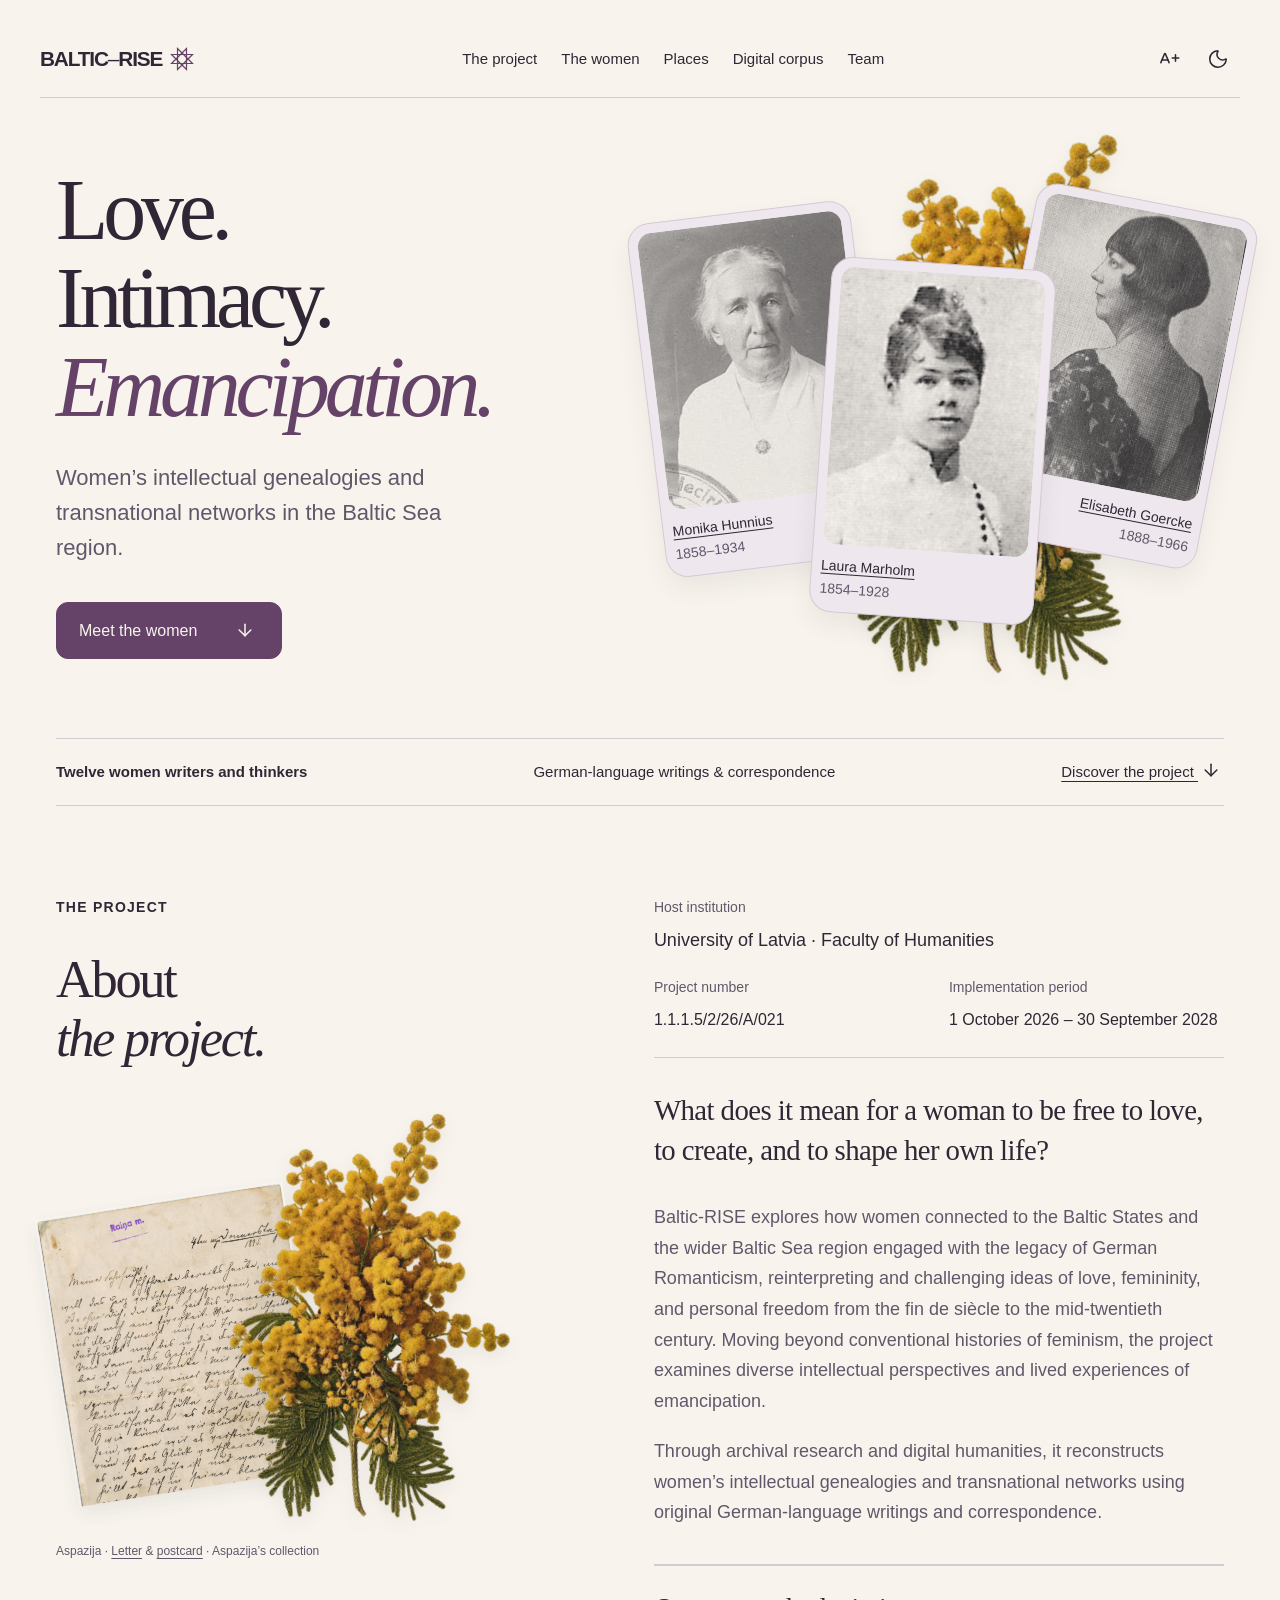
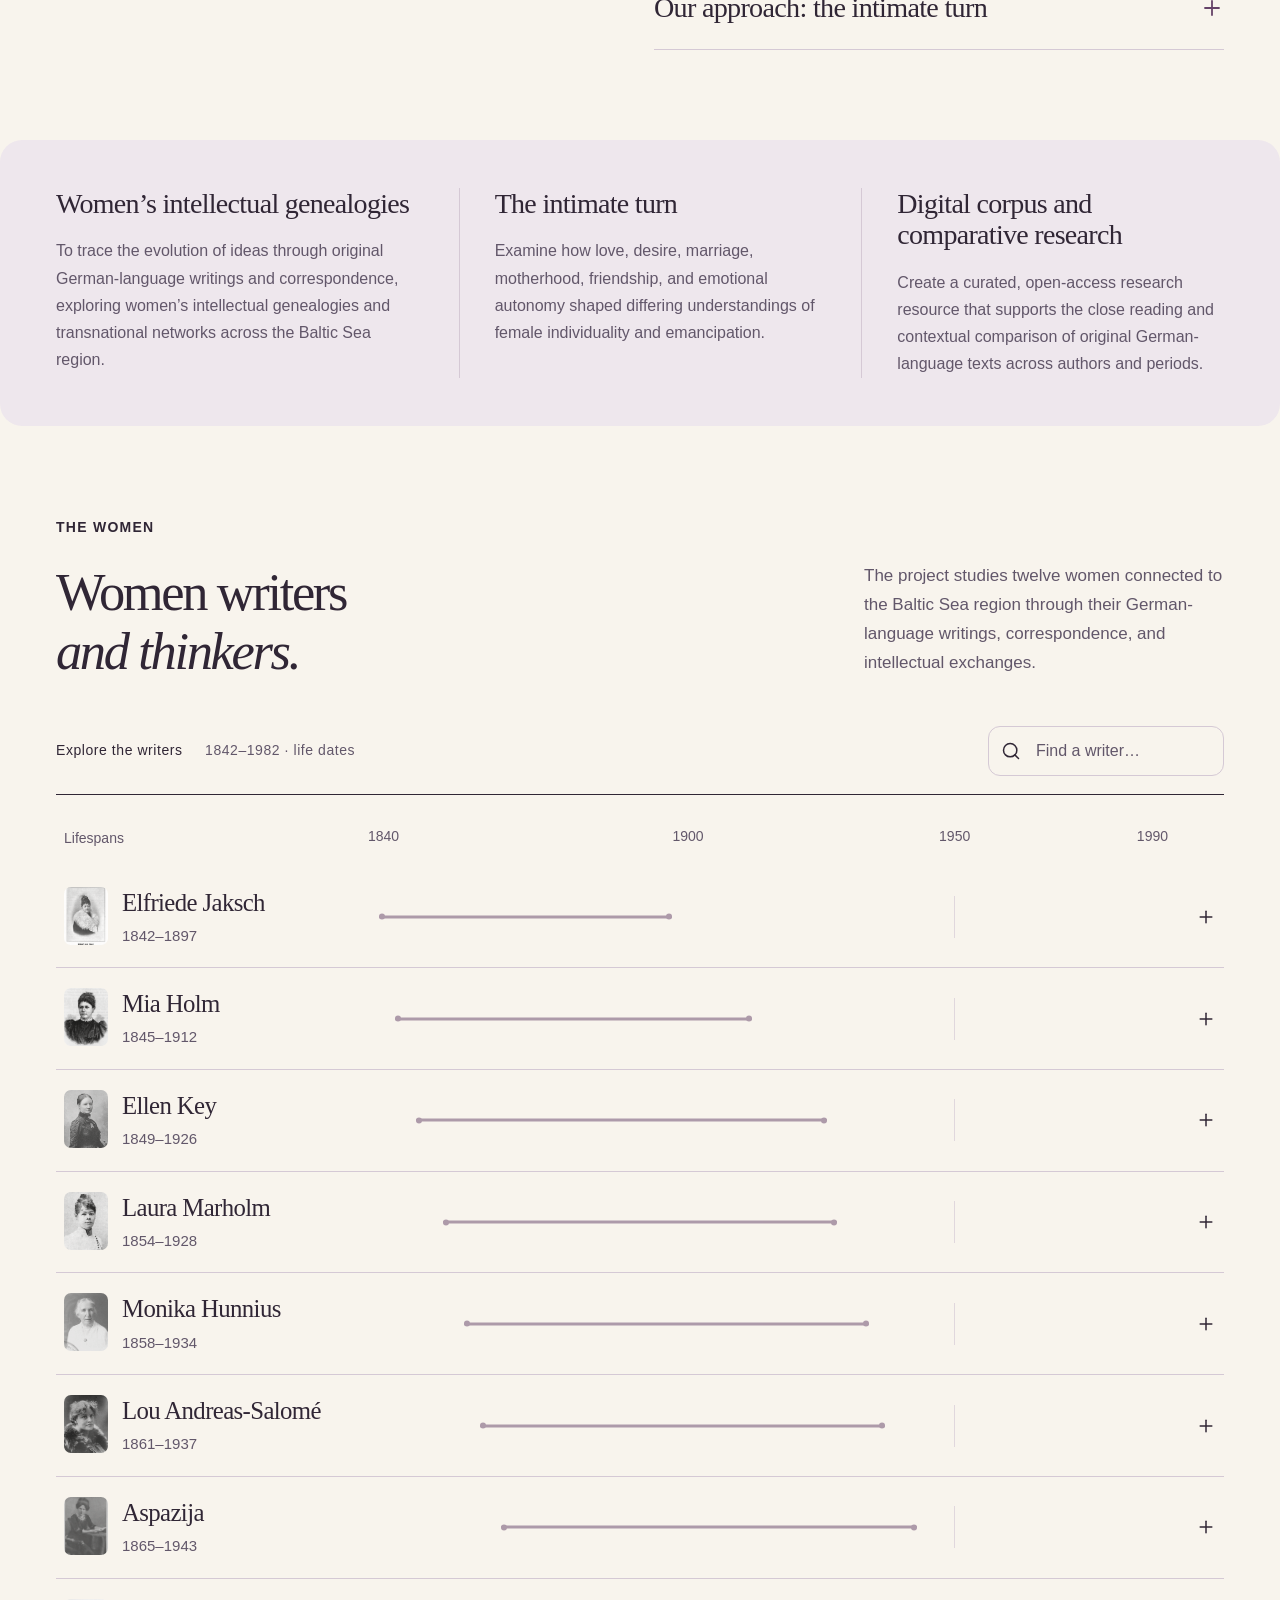
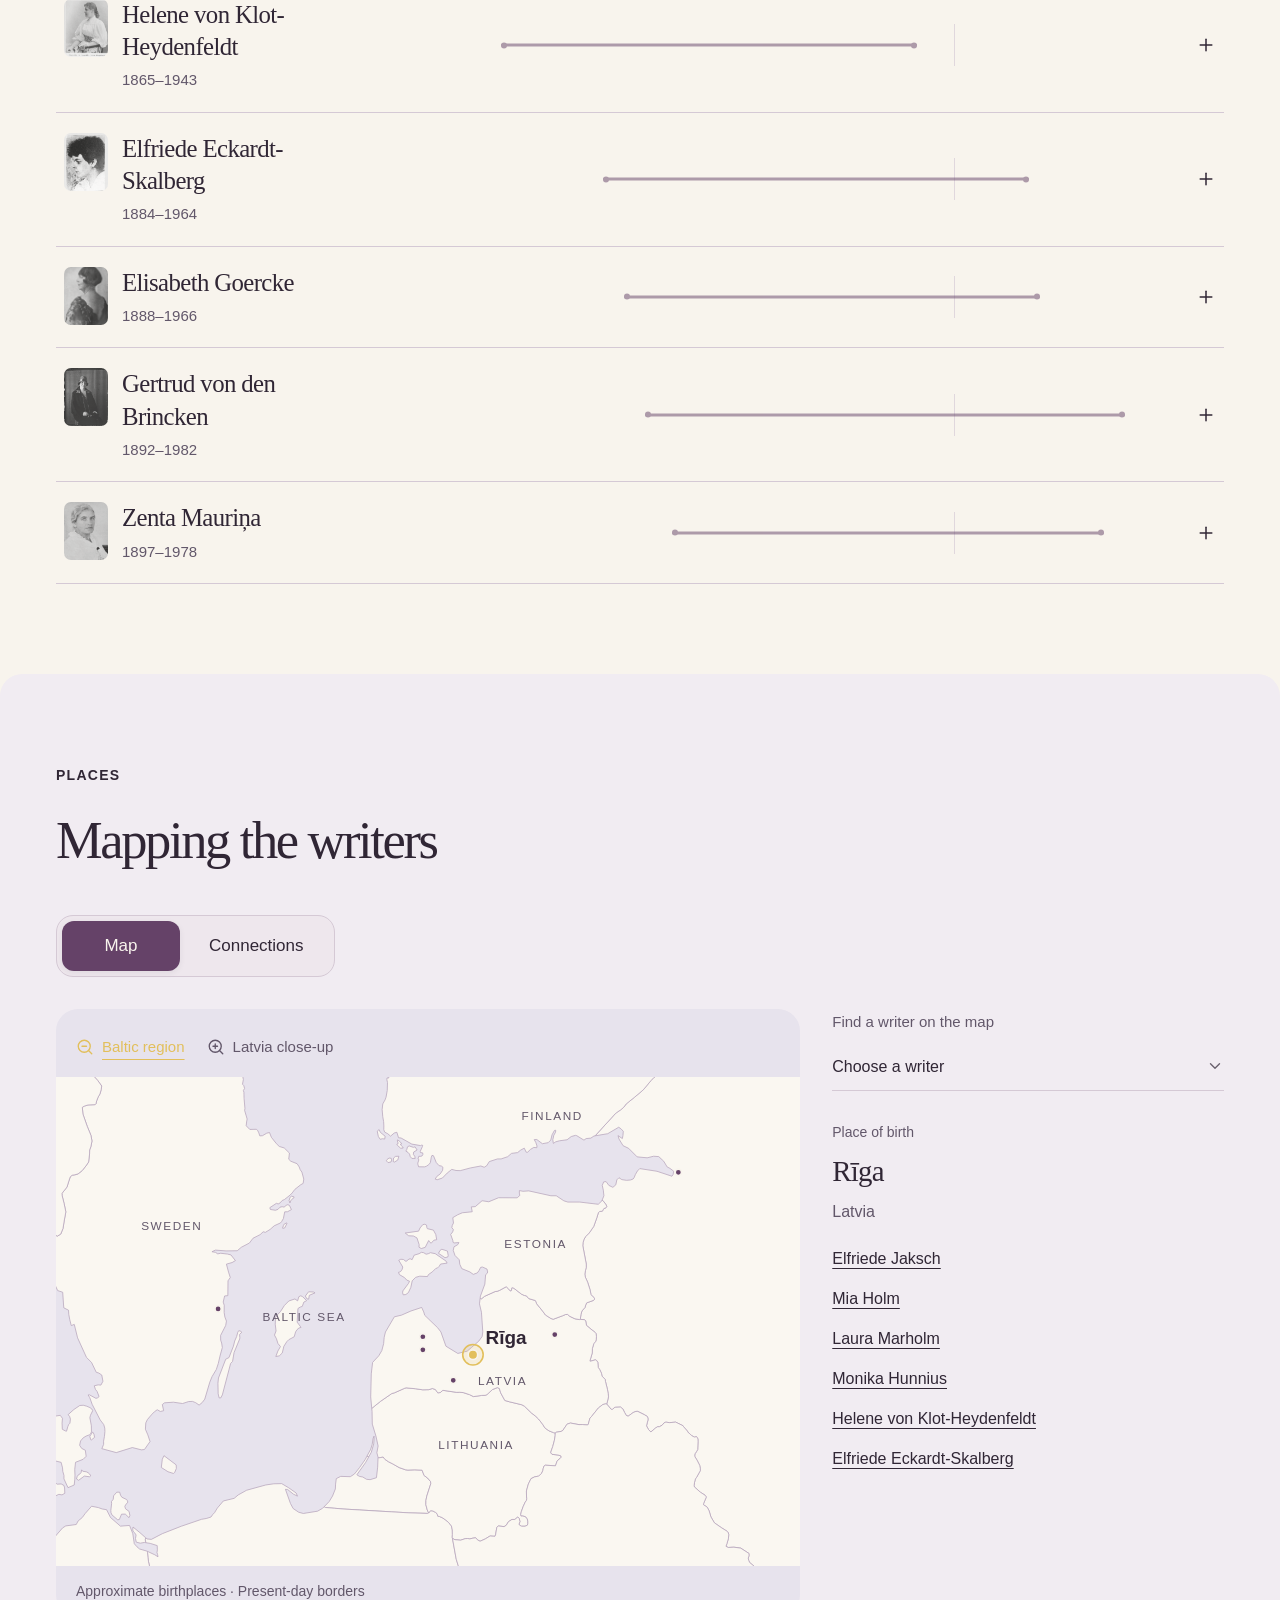
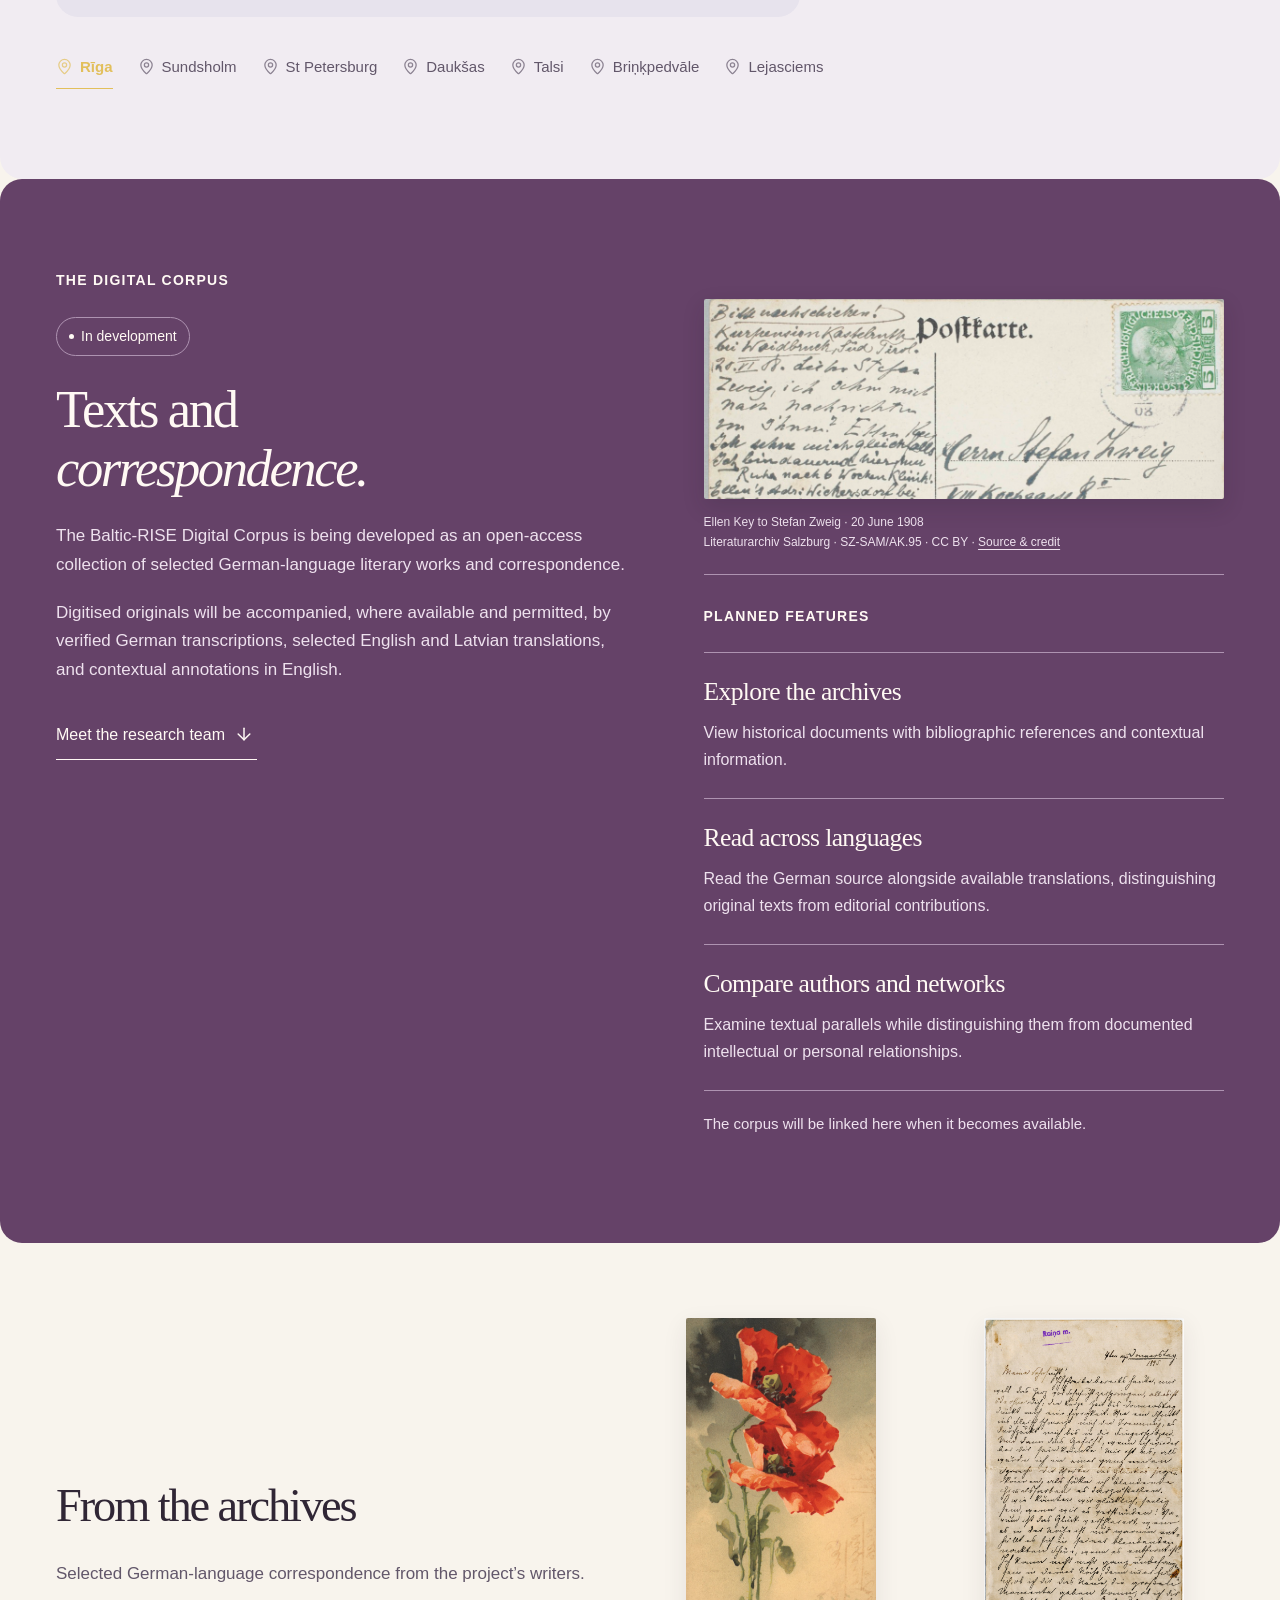
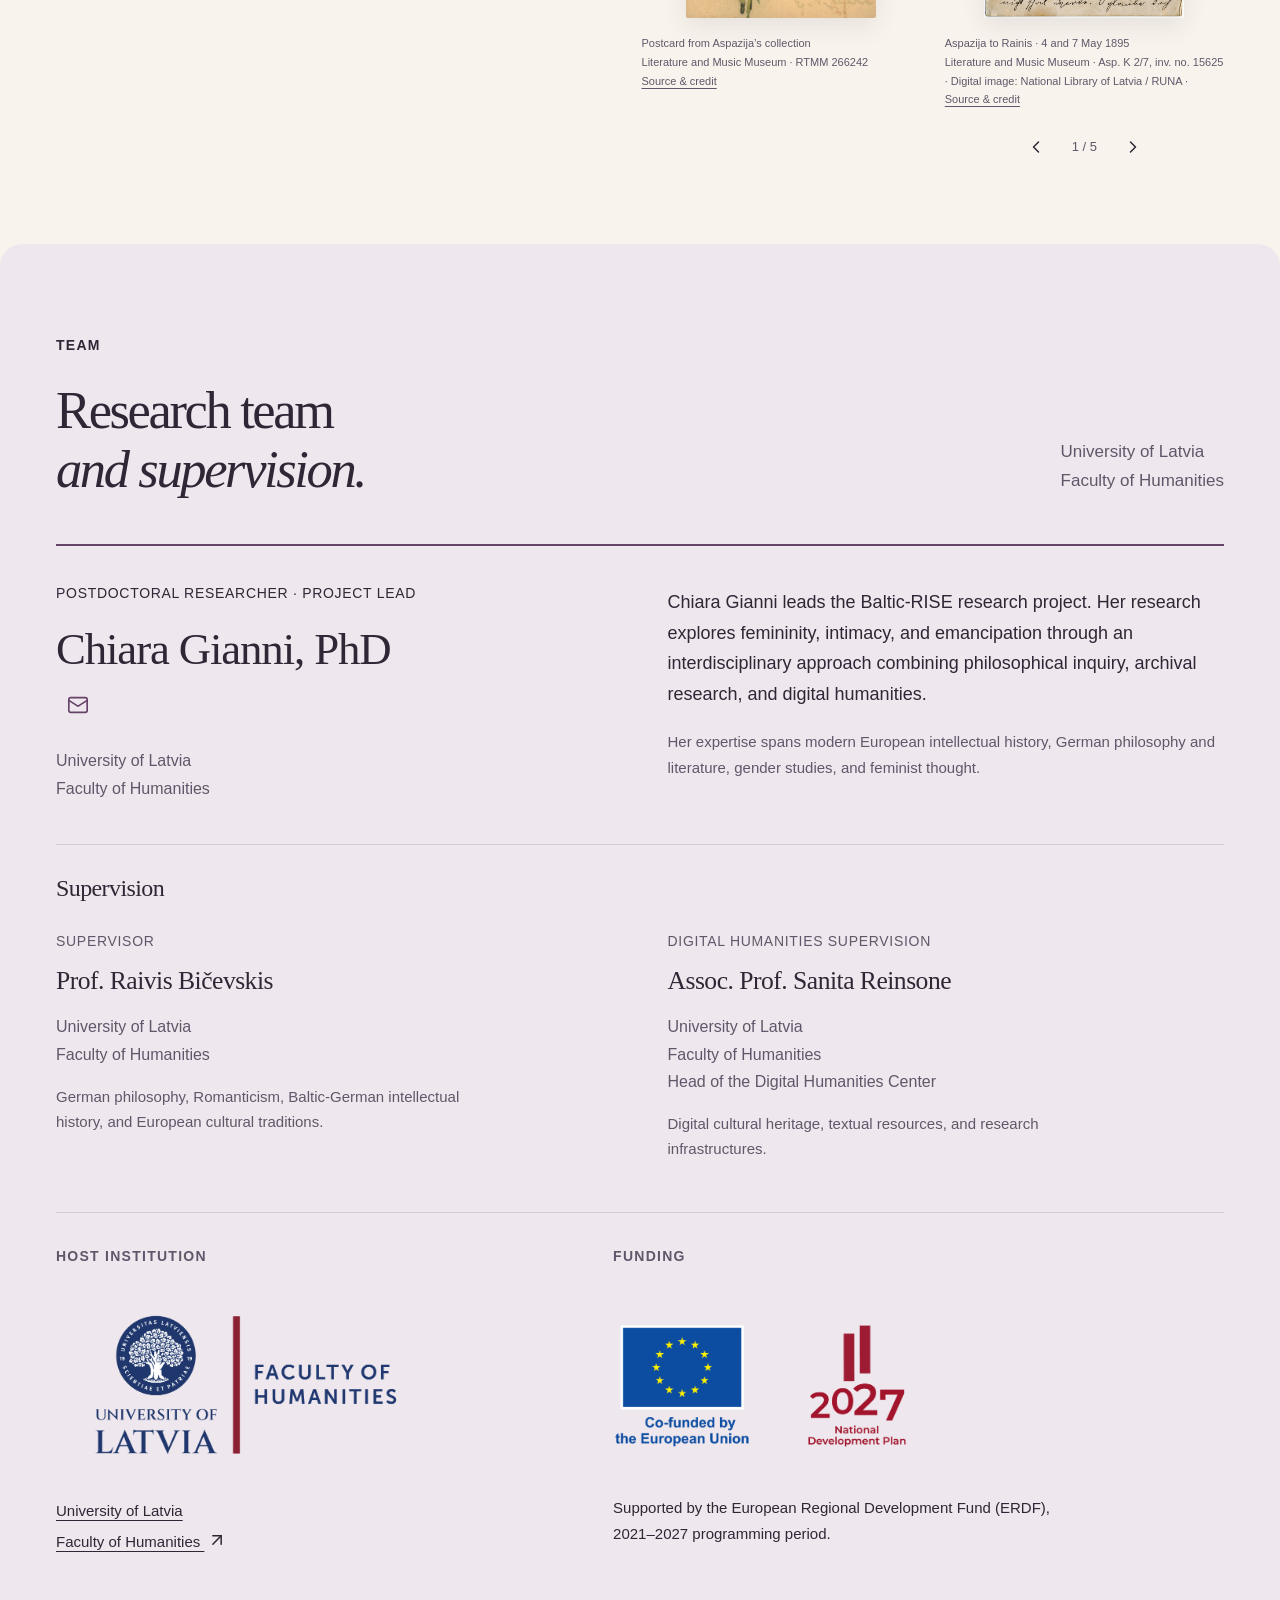
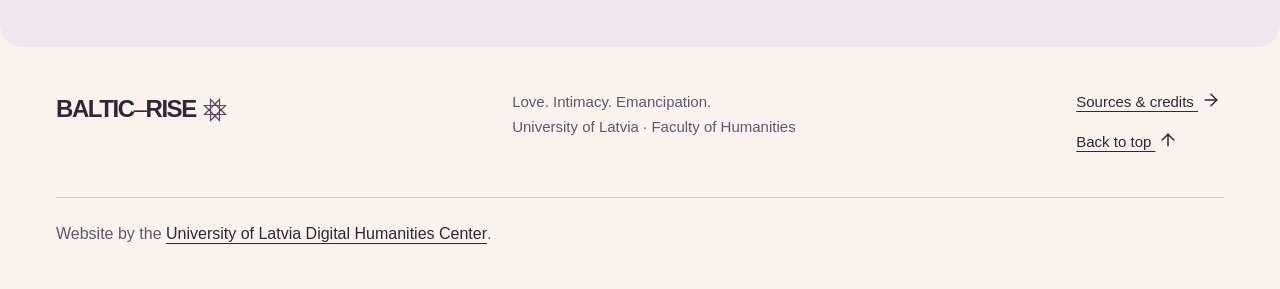
==== commit 607b62e9: "Remove credits link from the hero" ====
--- a/index.html
+++ b/index.html
@@ -67,20 +67,7 @@
 >
   <path d="M12 5v14" />
   <path d="m19 12-7 7-7-7" />
-</svg></a></div><div class="hero-visual"><div class="portrait-composition"><img data-flower-hero class="hero-mimosa" src="assets/manuscripts/mimosa-cutout.png" alt="" aria-hidden="true"><figure class="portrait portrait-left"><img src="assets/ellen.jpg" alt="Ellen Key, photographed by A. Apelgren in 1885" width="1385" height="1779"><figcaption><a href="credits.html#credit-ellen">Ellen Key</a> <span>1849–1926</span></figcaption></figure><figure class="portrait portrait-middle"><img src="assets/lou.jpg" alt="Lou Andreas-Salomé, photographed by Hofatelier Elvira around 1897" width="2268" height="3304"><figcaption><a href="credits.html#credit-lou">Lou Andreas-Salomé</a> <span>1861–1937</span></figcaption></figure><figure class="portrait portrait-right"><img src="assets/aspazija.jpg" alt="Aspazija, photographed around 1912 or earlier" width="773" height="1200"><figcaption><a href="credits.html#credit-aspazija">Aspazija</a> <span>1865–1943</span></figcaption></figure></div><a class="image-note" href="credits.html">Portraits &amp; mimosa · Sources &amp; image credits <svg class="icon icon-arrow-right" aria-hidden="true" focusable="false"
-  xmlns="http://www.w3.org/2000/svg"
-  width="24"
-  height="24"
-  viewBox="0 0 24 24"
-  fill="none"
-  stroke="currentColor"
-  stroke-width="2"
-  stroke-linecap="round"
-  stroke-linejoin="round"
->
-  <path d="m12 5 7 7-7 7" />
-  <path d="M5 12h14" />
-</svg></a></div></section><div class="intro-strip wrap"><span>Twelve women writers and thinkers</span><span>German-language writings & correspondence</span><a href="#about">Discover the project <svg class="icon icon-arrow-down " aria-hidden="true" focusable="false"   xmlns="http://www.w3.org/2000/svg"
+</svg></a></div><div class="hero-visual"><div class="portrait-composition"><img data-flower-hero class="hero-mimosa" src="assets/manuscripts/mimosa-cutout.png" alt="" aria-hidden="true"><figure class="portrait portrait-left"><img src="assets/ellen.jpg" alt="Ellen Key, photographed by A. Apelgren in 1885" width="1385" height="1779"><figcaption><a href="credits.html#credit-ellen">Ellen Key</a> <span>1849–1926</span></figcaption></figure><figure class="portrait portrait-middle"><img src="assets/lou.jpg" alt="Lou Andreas-Salomé, photographed by Hofatelier Elvira around 1897" width="2268" height="3304"><figcaption><a href="credits.html#credit-lou">Lou Andreas-Salomé</a> <span>1861–1937</span></figcaption></figure><figure class="portrait portrait-right"><img src="assets/aspazija.jpg" alt="Aspazija, photographed around 1912 or earlier" width="773" height="1200"><figcaption><a href="credits.html#credit-aspazija">Aspazija</a> <span>1865–1943</span></figcaption></figure></div></div></section><div class="intro-strip wrap"><span>Twelve women writers and thinkers</span><span>German-language writings & correspondence</span><a href="#about">Discover the project <svg class="icon icon-arrow-down " aria-hidden="true" focusable="false"   xmlns="http://www.w3.org/2000/svg"
   width="24"
   height="24"
   viewBox="0 0 24 24"
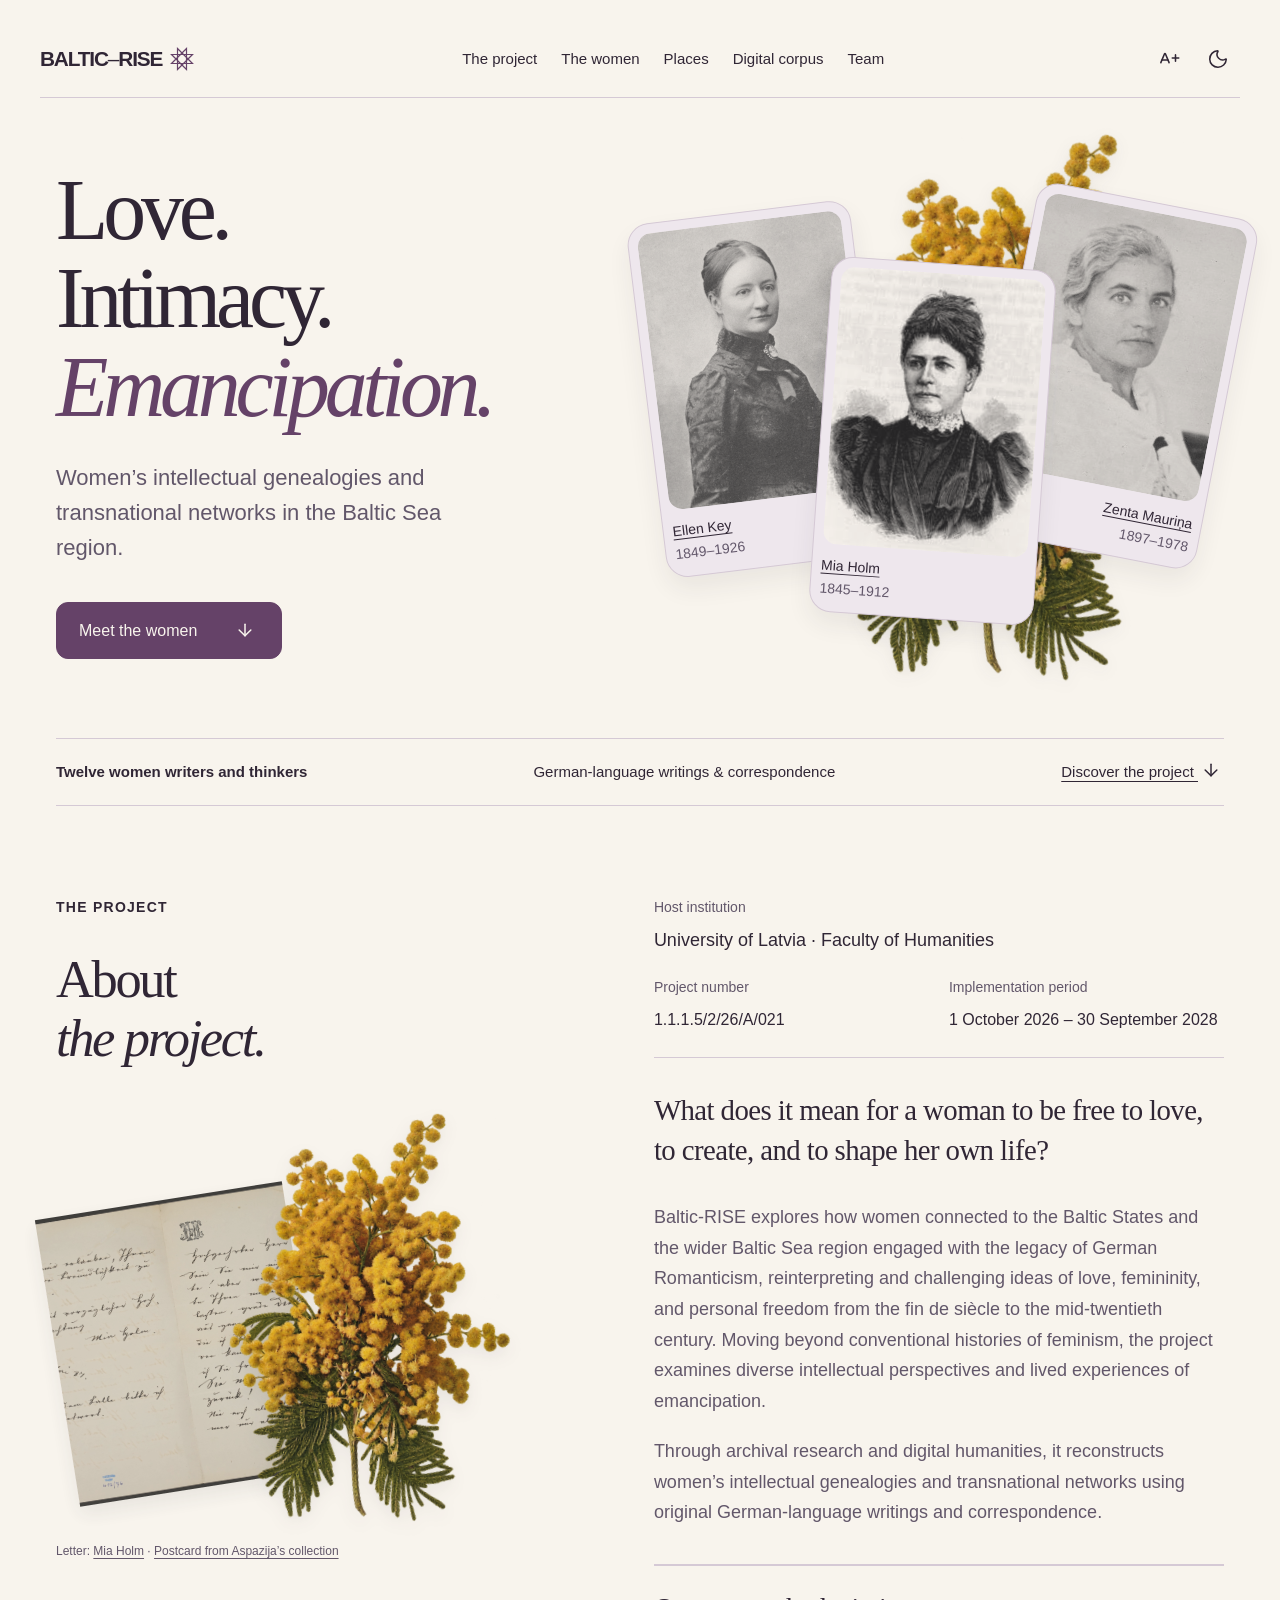
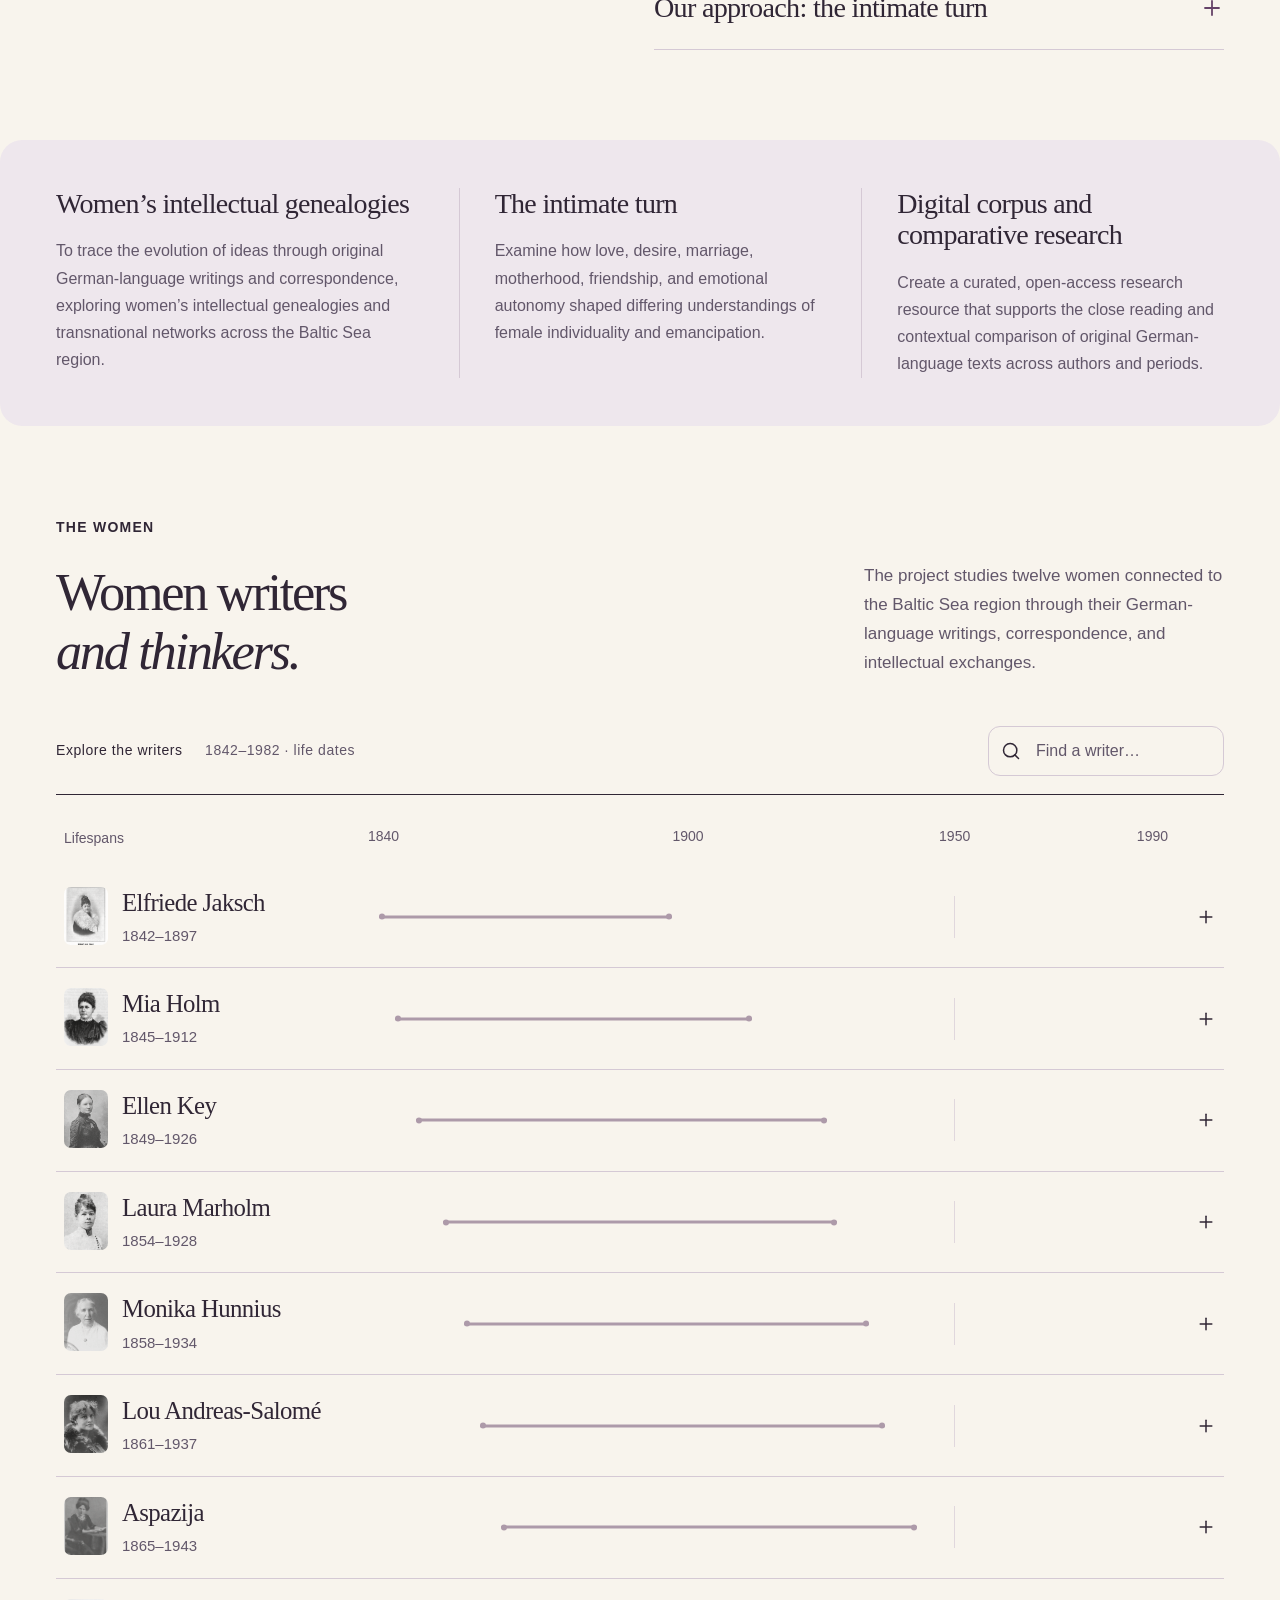
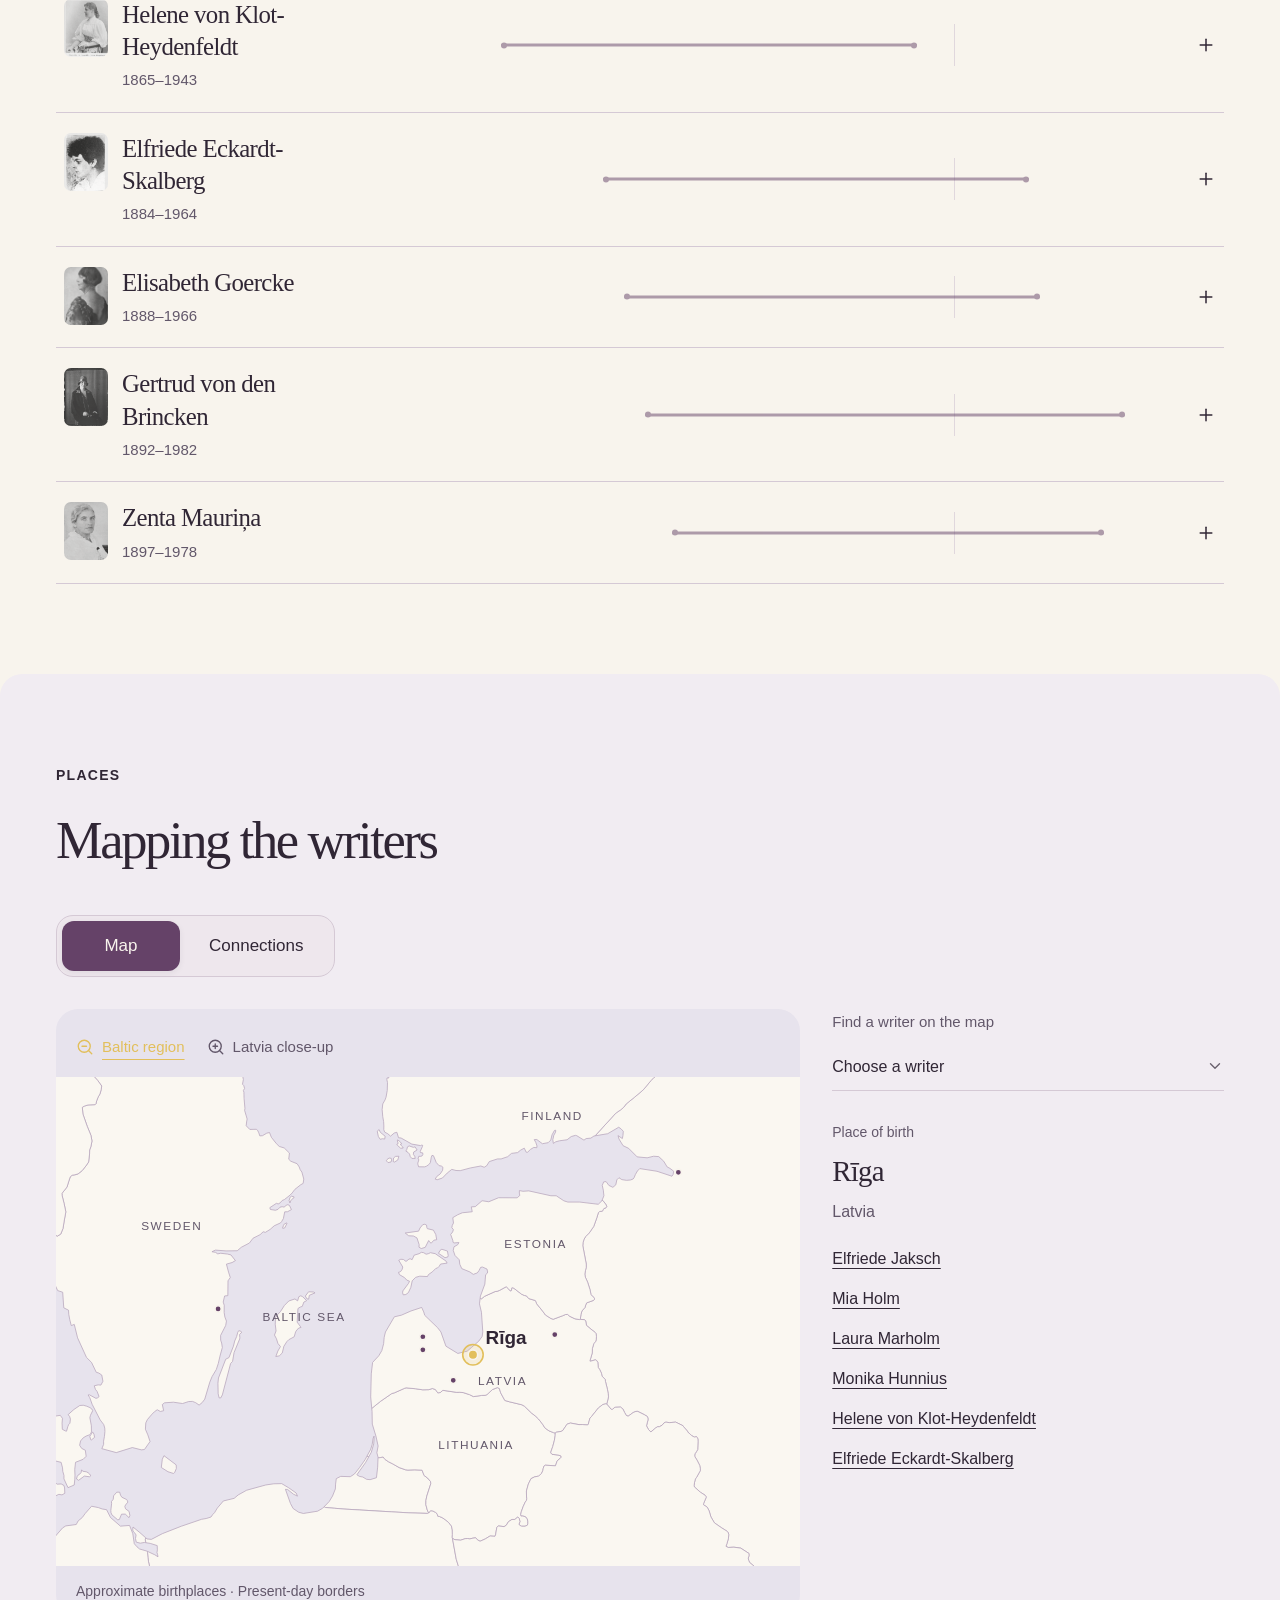
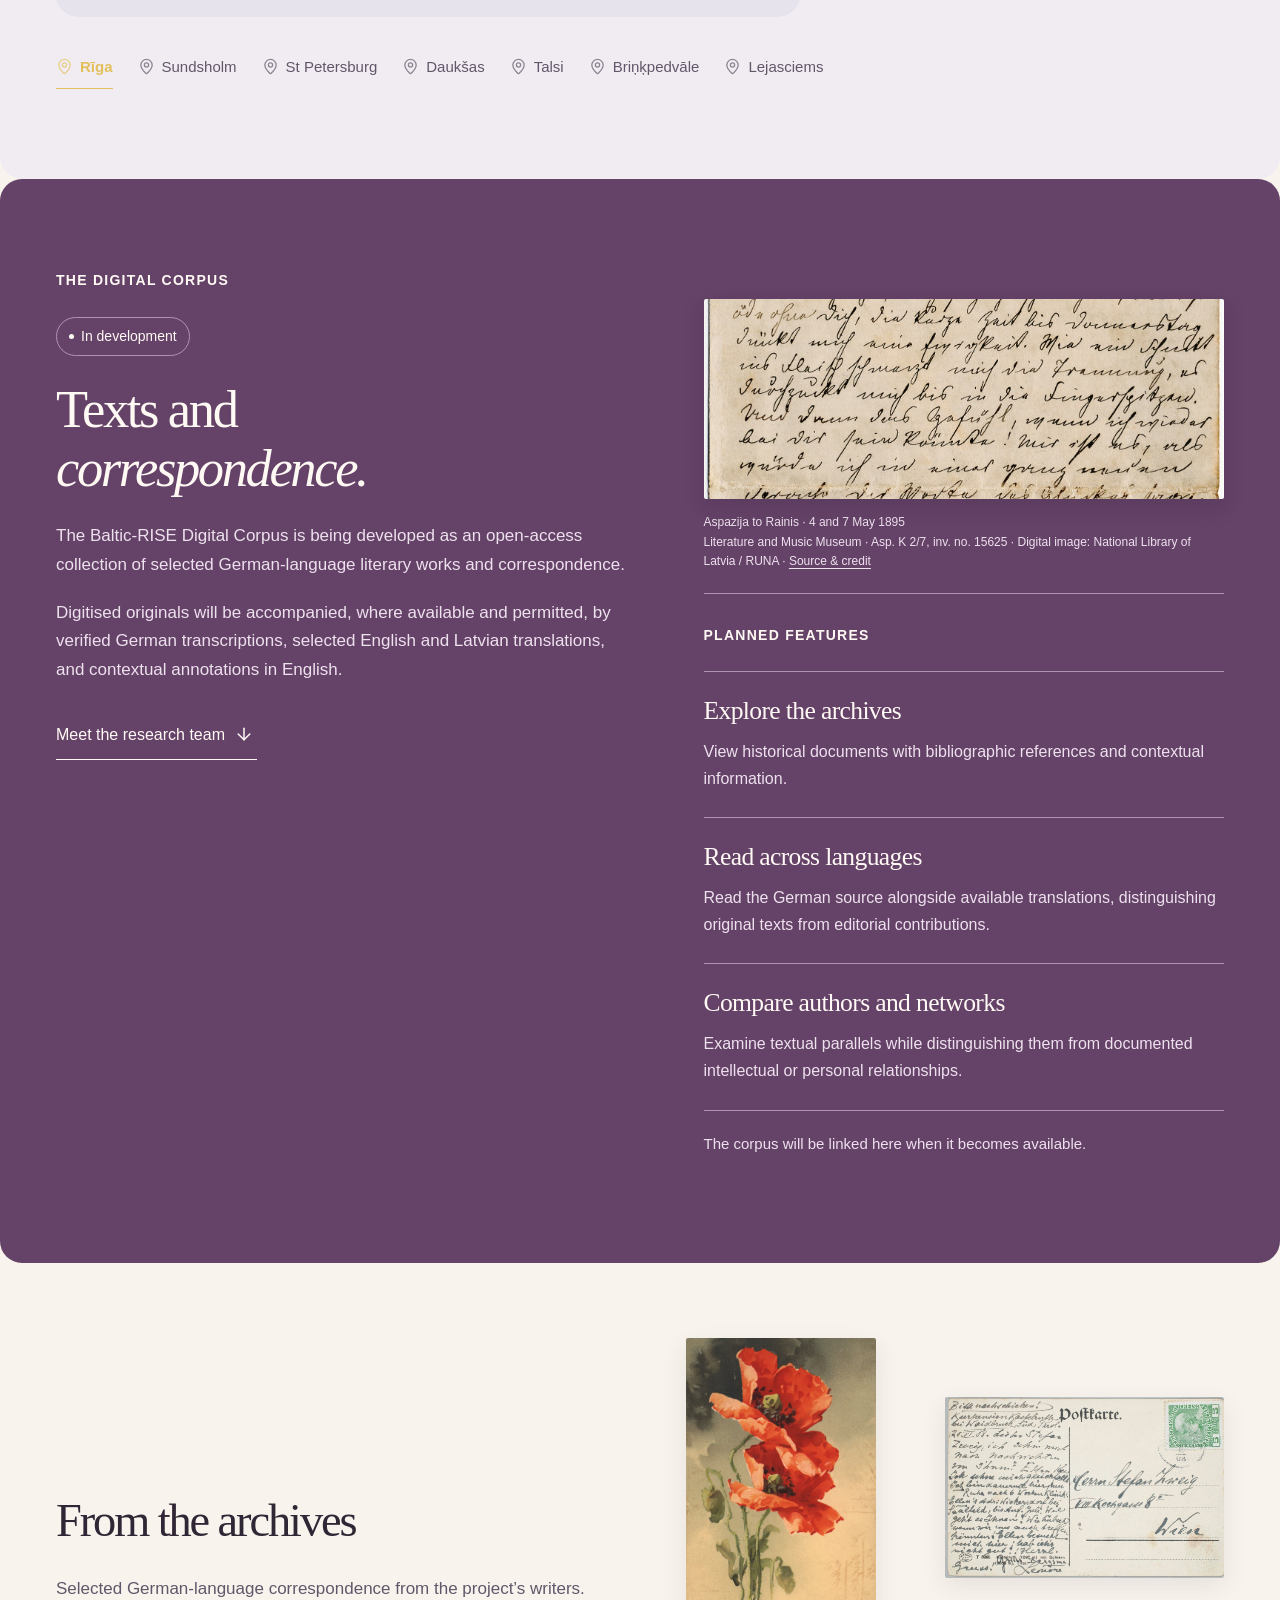
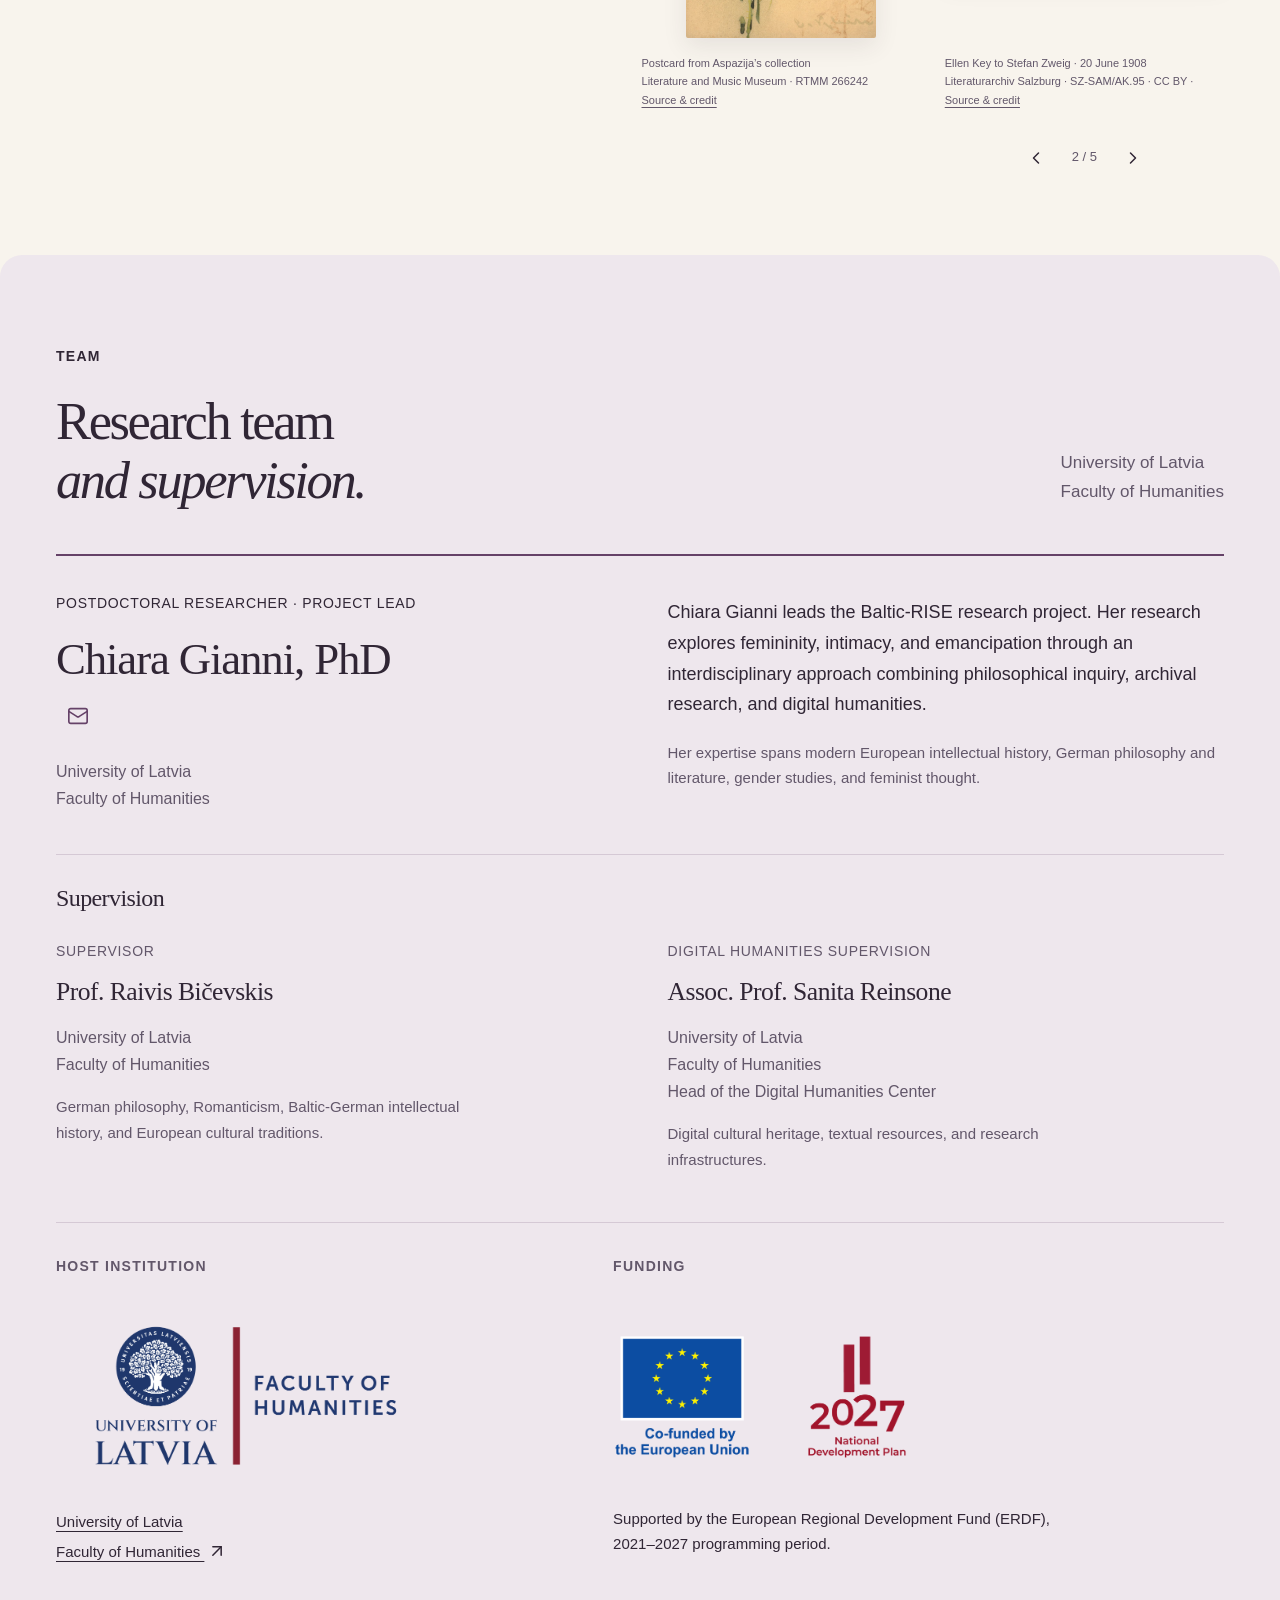
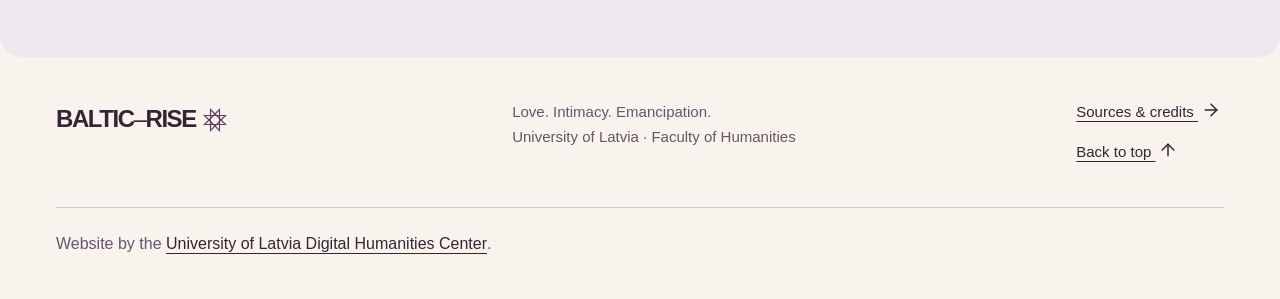
==== commit bd04080c: "Rotate different authors' letters in the project composition" ====
--- a/index.html
+++ b/index.html
@@ -1,4 +1,4 @@
-<!doctype html><html lang="en"><head><meta charset="utf-8"><meta name="viewport" content="width=device-width, initial-scale=1"><meta name="theme-color" content="#654268"><title>Baltic-RISE – Love. Intimacy. Emancipation.</title><meta name="description" content="Research on women’s German-language writings, correspondence, and intellectual networks in the Baltic Sea region from the late nineteenth to the mid-twentieth century."><meta property="og:title" content="Baltic-RISE – Love. Intimacy. Emancipation."><meta property="og:description" content="Research on women’s German-language writings, correspondence, and intellectual networks in the Baltic Sea region from the late nineteenth to the mid-twentieth century."><meta property="og:type" content="website"><link rel="icon" href="assets/favicon.svg?v=auseklis-1" type="image/svg+xml"><link rel="stylesheet" href="styles.css?v=20261124-credits-3"><script src="preferences.js"></script><script src="portraits.js?v=20261124-all-portraits-1" defer></script><script src="flowers.js?v=20261123-2" defer></script><script src="map-data.js" defer></script><script src="script.js?v=20261124-credits-3" defer></script><script src="connections.js?v=20261123-4" defer></script><noscript><style>.header-tools{display:none}@media(max-width:900px){.header{height:auto;flex-wrap:wrap;padding-block:16px}.header nav{display:flex;position:static;padding:0;border:0;flex-wrap:wrap;gap:8px 16px;width:100%;flex-direction:row}.menu-toggle{display:none}.search{display:none}}</style></noscript></head><body id="top"><a class="skip" href="#main">Skip to content</a><header class="header"><a class="wordmark" href="./" aria-label="Baltic-RISE home">BALTIC<span>–</span>RISE<svg class="icon brand-auseklis" aria-hidden="true" focusable="false" xmlns="http://www.w3.org/2000/svg" width="24" height="24" viewBox="0 0 32 32" fill="none" stroke="currentColor" stroke-width="1.7" stroke-linecap="square" stroke-linejoin="miter"><path d="M10 2 30 22H2L22 2v28L2 10h28L10 30Z"/></svg></a><nav id="navigation" aria-label="Main navigation"><a href="./#about">The project</a><a href="./#women">The women</a><a href="./#places">Places</a><a href="./#corpus">Digital corpus</a><a href="./#team">Team</a></nav><div class="header-tools" role="group" aria-label="Reading preferences"><button id="text-size-toggle" class="icon-button" type="button" aria-label="Increase text size" title="Increase text size"><svg class="icon icon-a-plus " aria-hidden="true" focusable="false" xmlns="http://www.w3.org/2000/svg"
+<!doctype html><html lang="en"><head><meta charset="utf-8"><meta name="viewport" content="width=device-width, initial-scale=1"><meta name="theme-color" content="#654268"><title>Baltic-RISE – Love. Intimacy. Emancipation.</title><meta name="description" content="Research on women’s German-language writings, correspondence, and intellectual networks in the Baltic Sea region from the late nineteenth to the mid-twentieth century."><meta property="og:title" content="Baltic-RISE – Love. Intimacy. Emancipation."><meta property="og:description" content="Research on women’s German-language writings, correspondence, and intellectual networks in the Baltic Sea region from the late nineteenth to the mid-twentieth century."><meta property="og:type" content="website"><link rel="icon" href="assets/favicon.svg?v=auseklis-1" type="image/svg+xml"><link rel="stylesheet" href="styles.css?v=20261124-credits-3"><script src="preferences.js"></script><script src="portraits.js?v=20261124-all-portraits-1" defer></script><script src="flowers.js?v=20261124-letters" defer></script><script src="map-data.js" defer></script><script src="script.js?v=20261124-credits-3" defer></script><script src="connections.js?v=20261123-4" defer></script><noscript><style>.header-tools{display:none}@media(max-width:900px){.header{height:auto;flex-wrap:wrap;padding-block:16px}.header nav{display:flex;position:static;padding:0;border:0;flex-wrap:wrap;gap:8px 16px;width:100%;flex-direction:row}.menu-toggle{display:none}.search{display:none}}</style></noscript></head><body id="top"><a class="skip" href="#main">Skip to content</a><header class="header"><a class="wordmark" href="./" aria-label="Baltic-RISE home">BALTIC<span>–</span>RISE<svg class="icon brand-auseklis" aria-hidden="true" focusable="false" xmlns="http://www.w3.org/2000/svg" width="24" height="24" viewBox="0 0 32 32" fill="none" stroke="currentColor" stroke-width="1.7" stroke-linecap="square" stroke-linejoin="miter"><path d="M10 2 30 22H2L22 2v28L2 10h28L10 30Z"/></svg></a><nav id="navigation" aria-label="Main navigation"><a href="./#about">The project</a><a href="./#women">The women</a><a href="./#places">Places</a><a href="./#corpus">Digital corpus</a><a href="./#team">Team</a></nav><div class="header-tools" role="group" aria-label="Reading preferences"><button id="text-size-toggle" class="icon-button" type="button" aria-label="Increase text size" title="Increase text size"><svg class="icon icon-a-plus " aria-hidden="true" focusable="false" xmlns="http://www.w3.org/2000/svg"
   width="24"
   height="24"
   viewBox="0 0 24 24"
@@ -80,7 +80,7 @@
   <path d="M12 5v14" />
   <path d="m19 12-7 7-7-7" />
 </svg></a></div>
-<section class="section wrap about" id="about"><div><p class="eyebrow">The project</p><h2>About<br><em>the project.</em></h2><figure class="archival-composition"><img class="archival-letter" src="assets/manuscripts/aspazija-1895-german-1.jpg" alt="" loading="lazy"><img data-flower-about class="archival-mimosa mimosa-cutout" src="assets/manuscripts/mimosa-cutout.png" alt="" loading="lazy"><figcaption>Aspazija · <a href="credits.html#credit-aspazija-german">Letter</a> &amp; <a data-flower-credit href="credits.html#credit-aspazija-1908">postcard</a> · Aspazija’s collection</figcaption></figure></div><div class="about-copy"><dl class="project-facts"><div class="project-host-fact"><dt>Host institution</dt><dd><span class="institution-name">University of Latvia</span> · Faculty of Humanities</dd></div><div><dt>Project number</dt><dd>1.1.1.5/2/26/A/021</dd></div><div><dt>Implementation period</dt><dd>1 October 2026 – 30 September 2028</dd></div></dl><p class="lead">What does it mean for a woman to be free to love, to create, and to shape her own life?</p><p>Baltic-RISE explores how women connected to the Baltic States and the wider Baltic Sea region engaged with the legacy of German Romanticism, reinterpreting and challenging ideas of love, femininity, and personal freedom from the fin de siècle to the mid-twentieth century. Moving beyond conventional histories of feminism, the project examines diverse intellectual perspectives and lived experiences of emancipation.</p><p>Through archival research and digital humanities, it reconstructs women’s intellectual genealogies and transnational networks using original German-language writings and correspondence.</p><details class="method"><summary><h3>Our approach: the intimate turn</h3> <svg class="icon icon-plus disclosure-icon" aria-hidden="true" focusable="false"   xmlns="http://www.w3.org/2000/svg"
+<section class="section wrap about" id="about"><div><p class="eyebrow">The project</p><h2>About<br><em>the project.</em></h2><figure class="archival-composition"><img data-letter-about class="archival-letter" src="assets/manuscripts/aspazija-1895-german-1.jpg" alt="" loading="lazy"><img data-flower-about class="archival-mimosa mimosa-cutout" src="assets/manuscripts/mimosa-cutout.png" alt="" loading="lazy"><figcaption>Letter: <a data-letter-credit href="credits.html#credit-aspazija-german">Aspazija</a> · <a data-flower-credit href="credits.html#credit-aspazija-1908">Postcard from Aspazija’s collection</a></figcaption></figure></div><div class="about-copy"><dl class="project-facts"><div class="project-host-fact"><dt>Host institution</dt><dd><span class="institution-name">University of Latvia</span> · Faculty of Humanities</dd></div><div><dt>Project number</dt><dd>1.1.1.5/2/26/A/021</dd></div><div><dt>Implementation period</dt><dd>1 October 2026 – 30 September 2028</dd></div></dl><p class="lead">What does it mean for a woman to be free to love, to create, and to shape her own life?</p><p>Baltic-RISE explores how women connected to the Baltic States and the wider Baltic Sea region engaged with the legacy of German Romanticism, reinterpreting and challenging ideas of love, femininity, and personal freedom from the fin de siècle to the mid-twentieth century. Moving beyond conventional histories of feminism, the project examines diverse intellectual perspectives and lived experiences of emancipation.</p><p>Through archival research and digital humanities, it reconstructs women’s intellectual genealogies and transnational networks using original German-language writings and correspondence.</p><details class="method"><summary><h3>Our approach: the intimate turn</h3> <svg class="icon icon-plus disclosure-icon" aria-hidden="true" focusable="false"   xmlns="http://www.w3.org/2000/svg"
   width="24"
   height="24"
   viewBox="0 0 24 24"
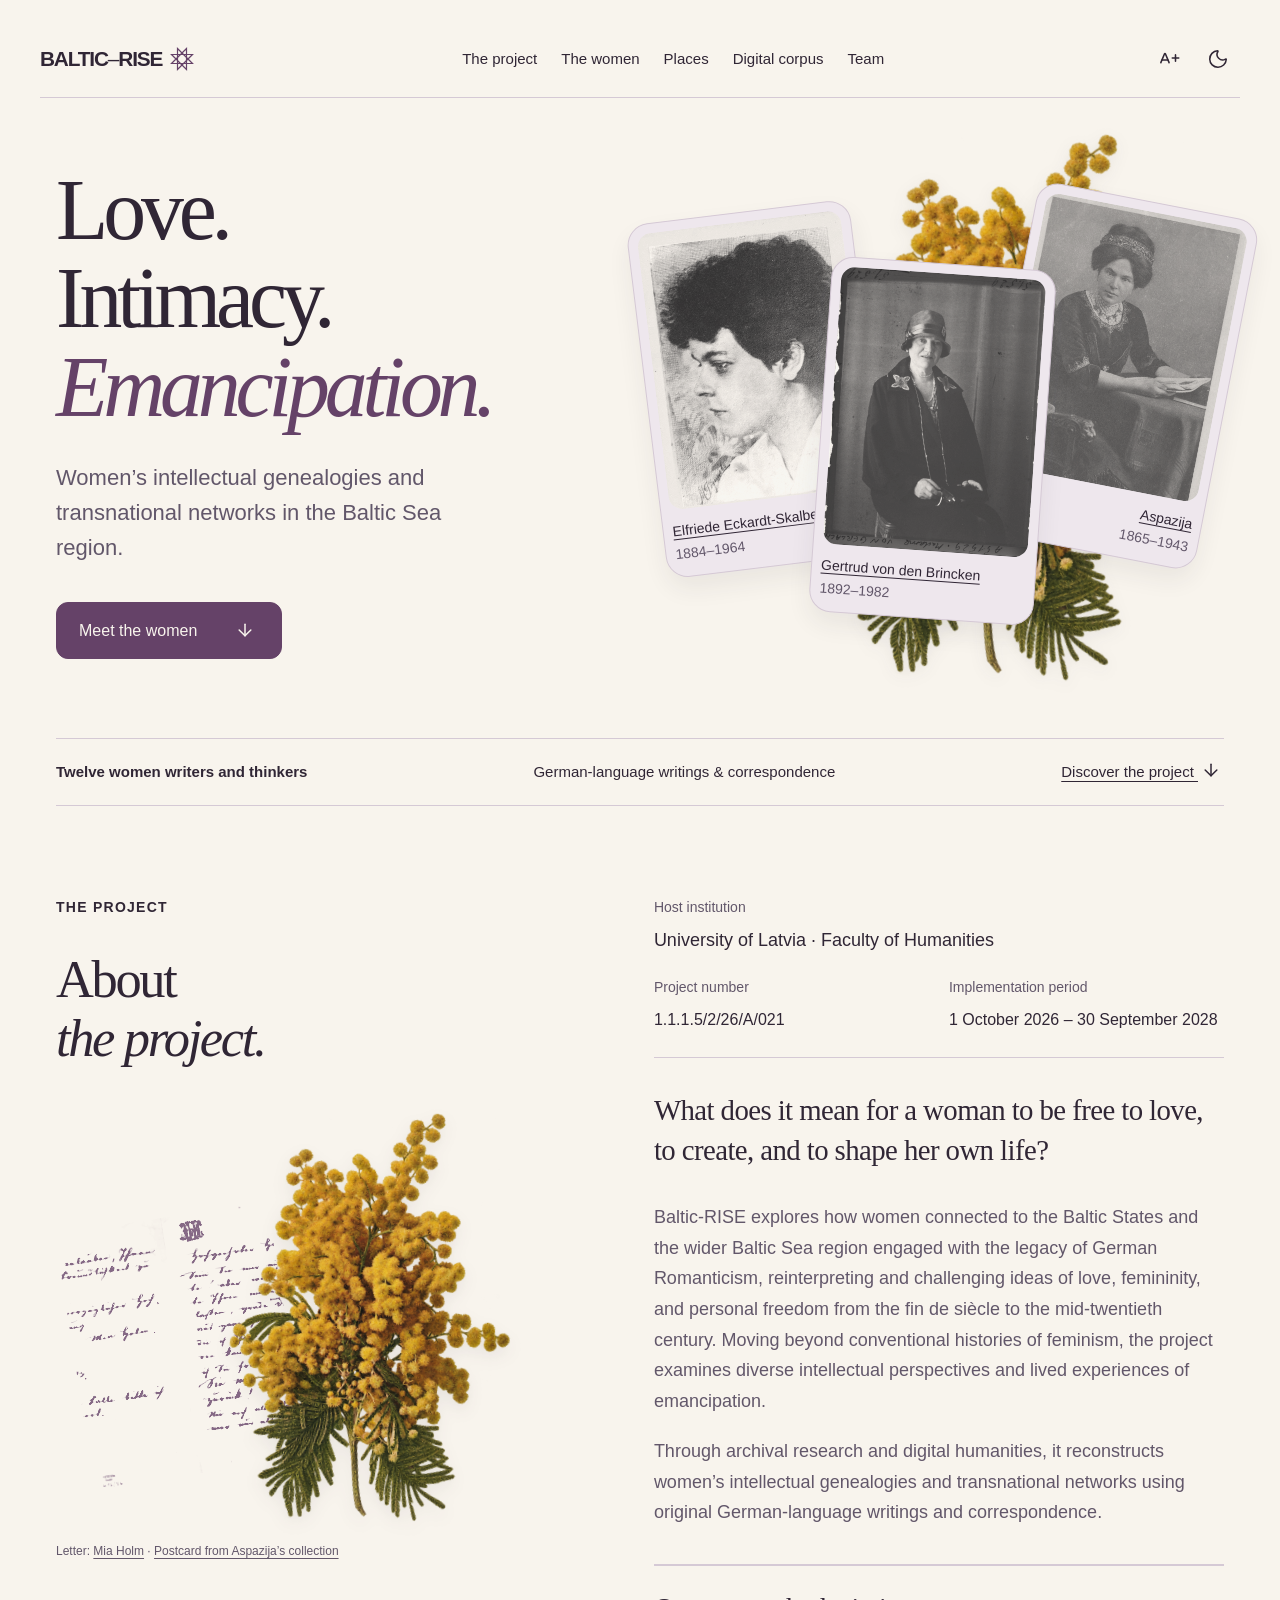
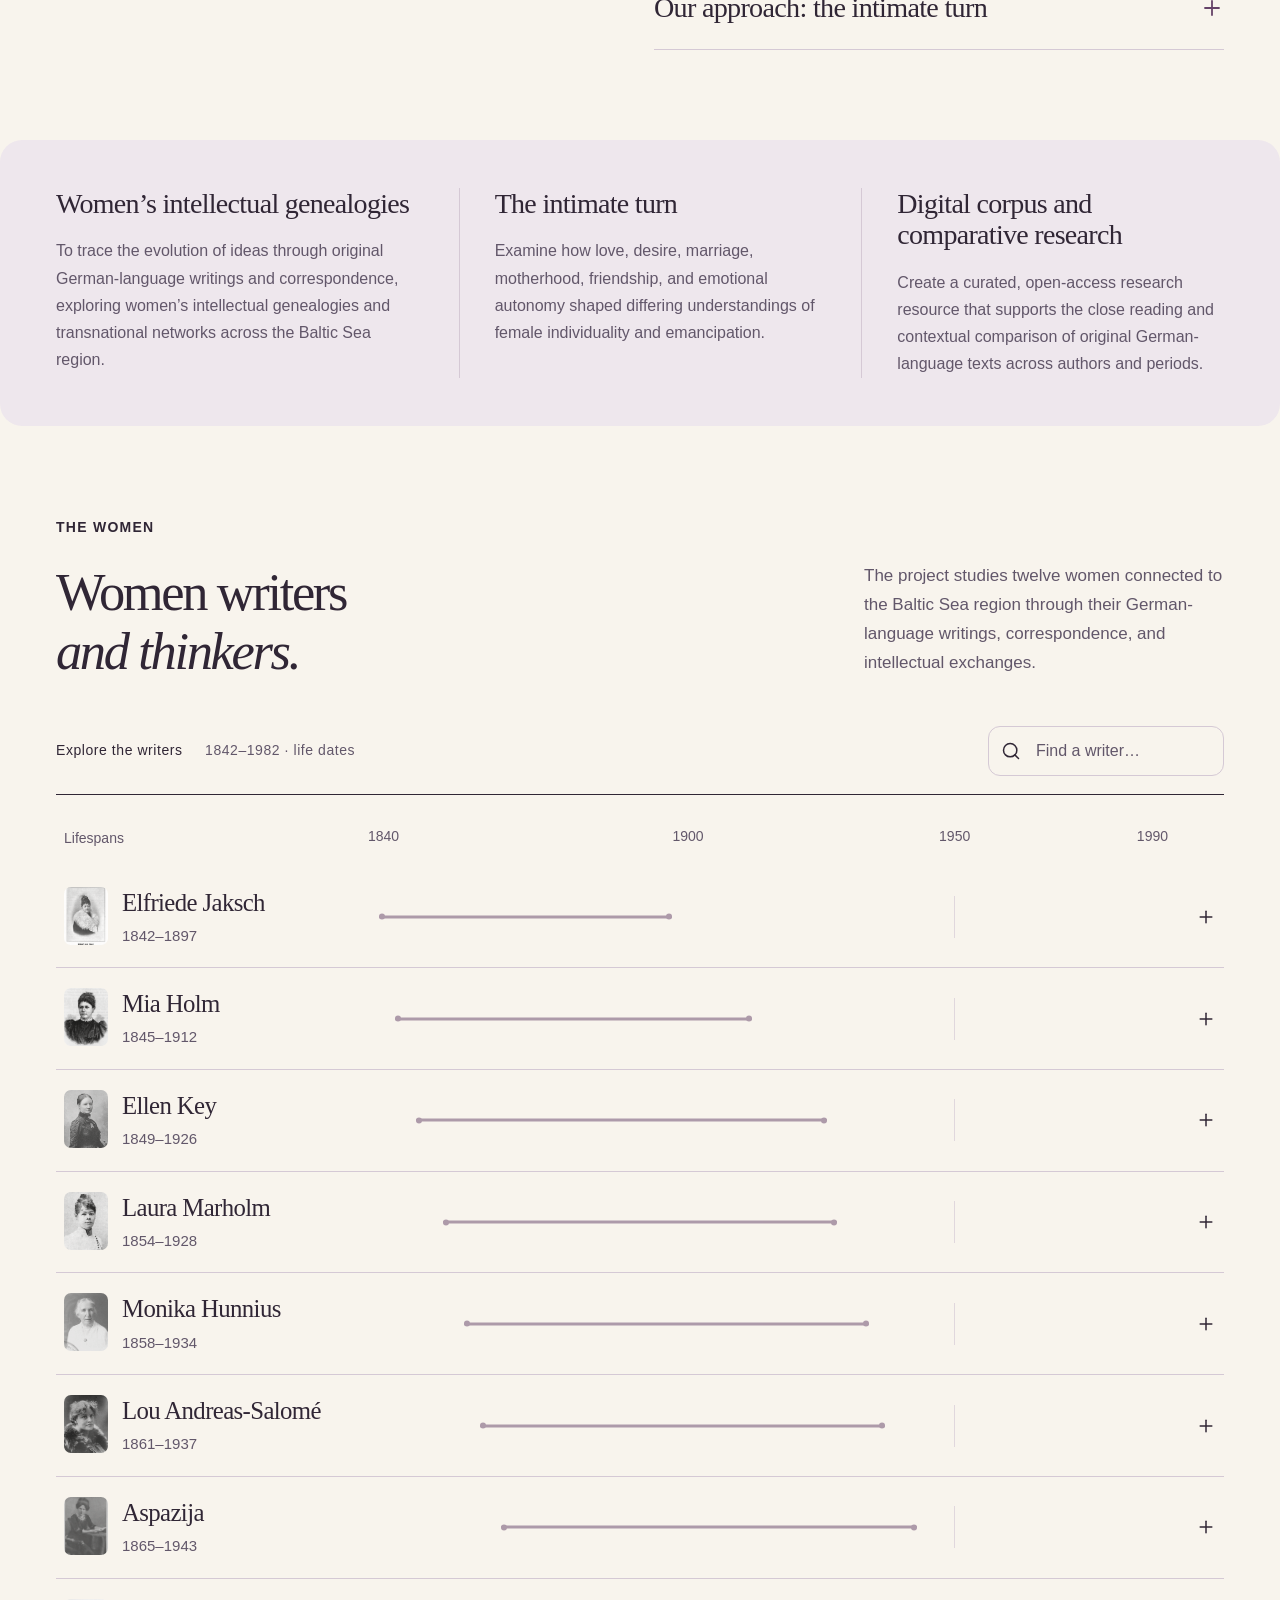
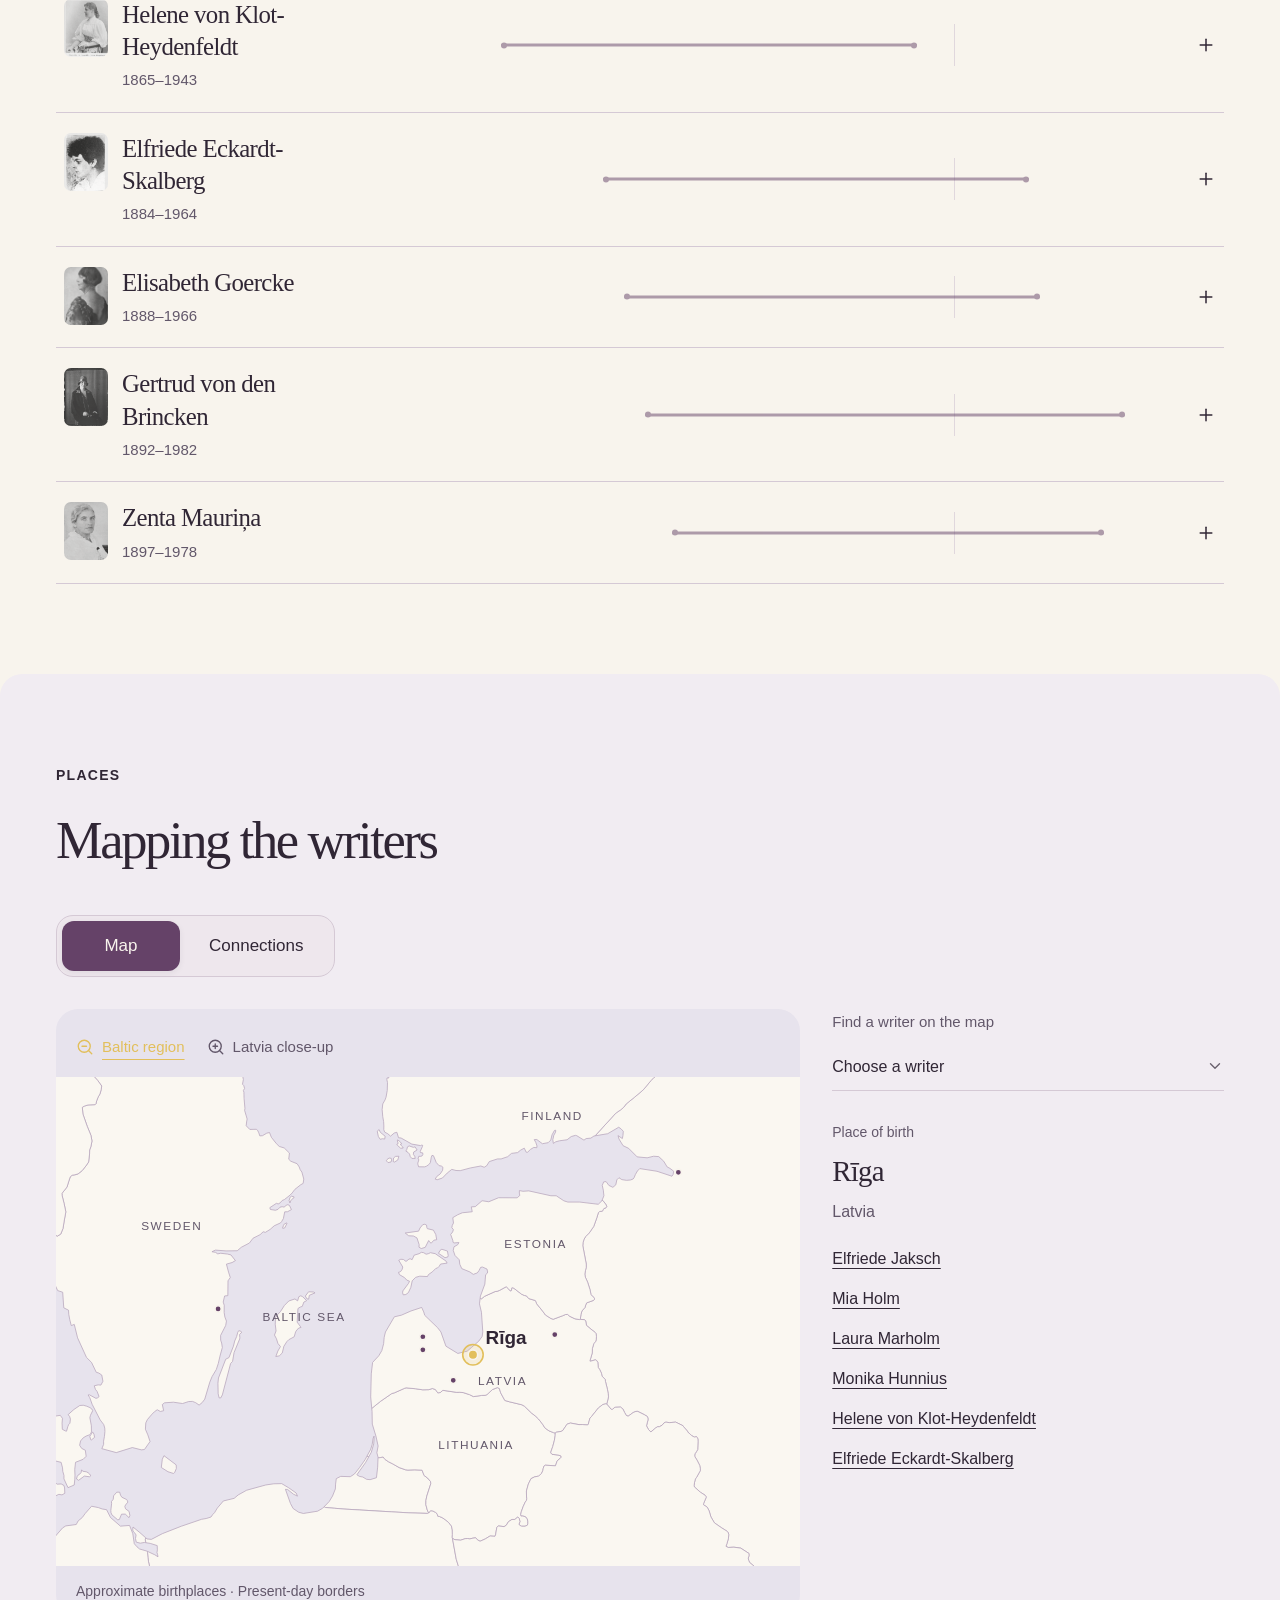
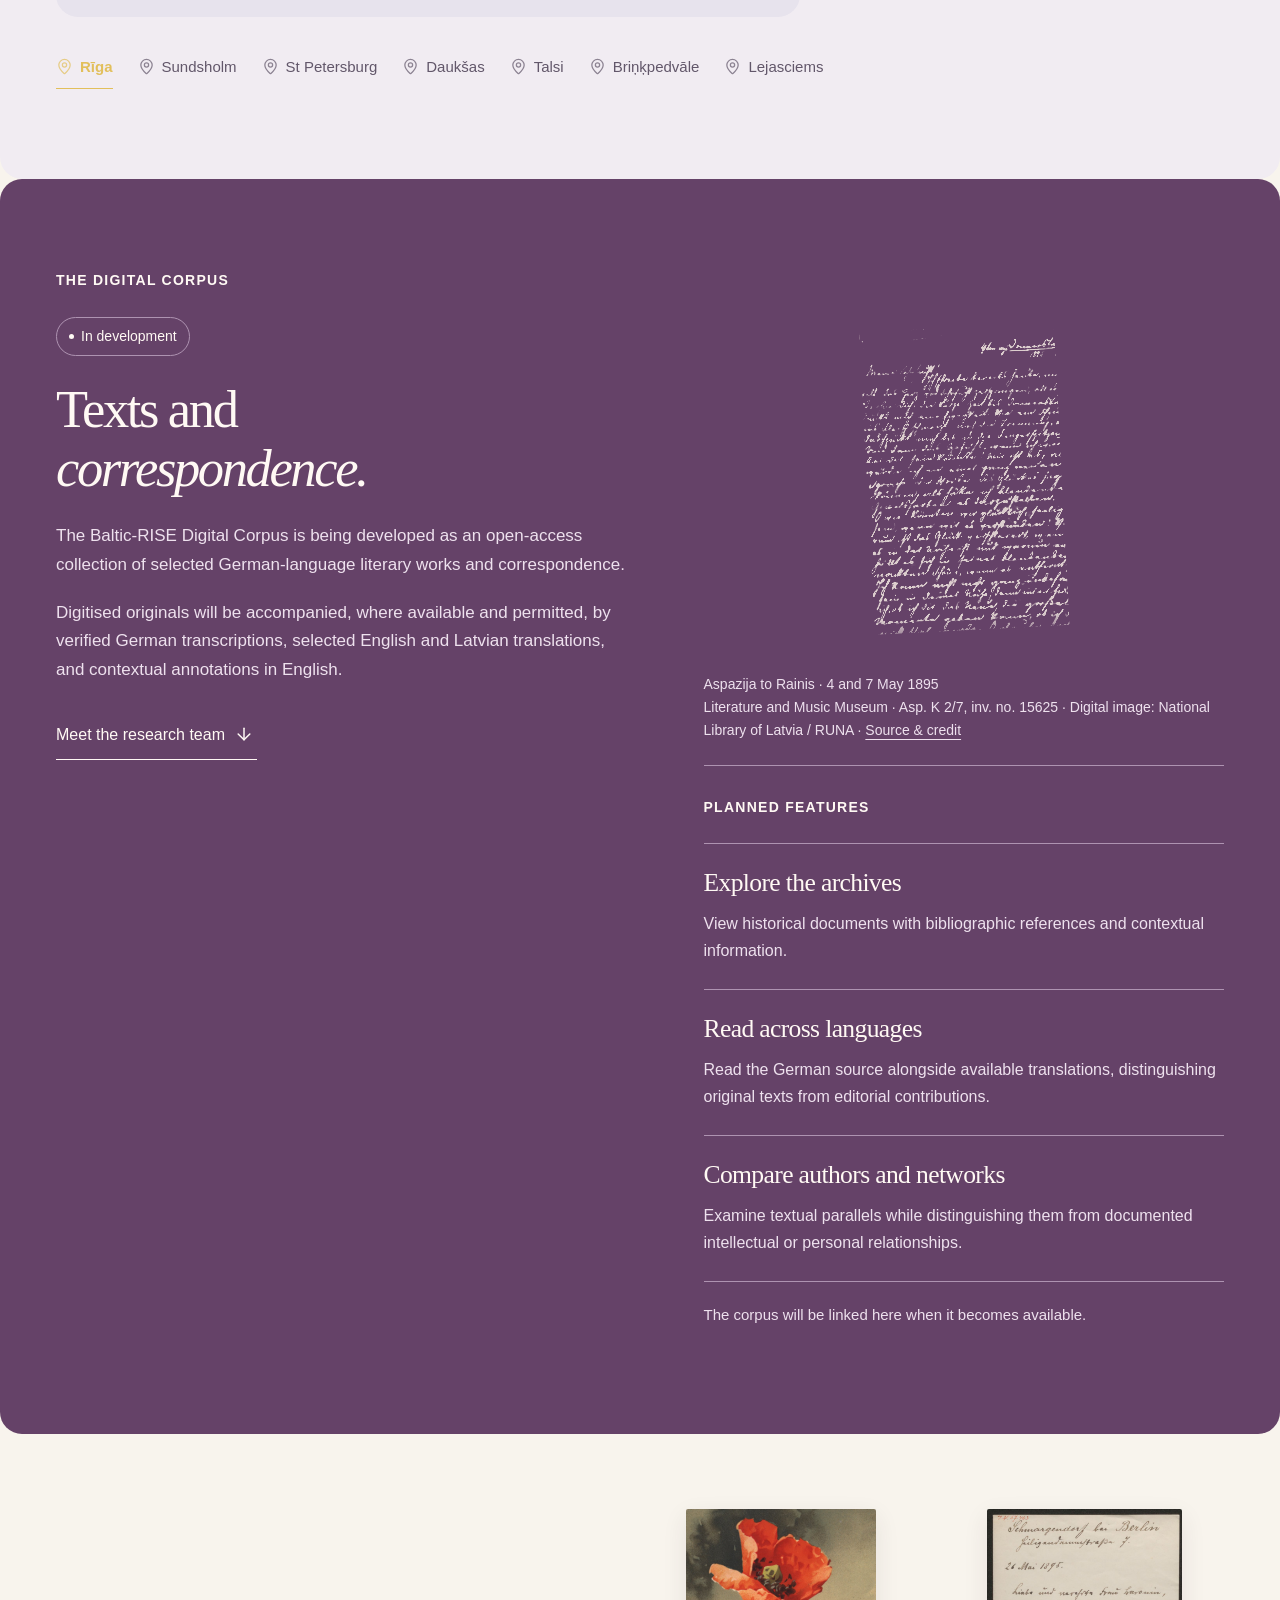
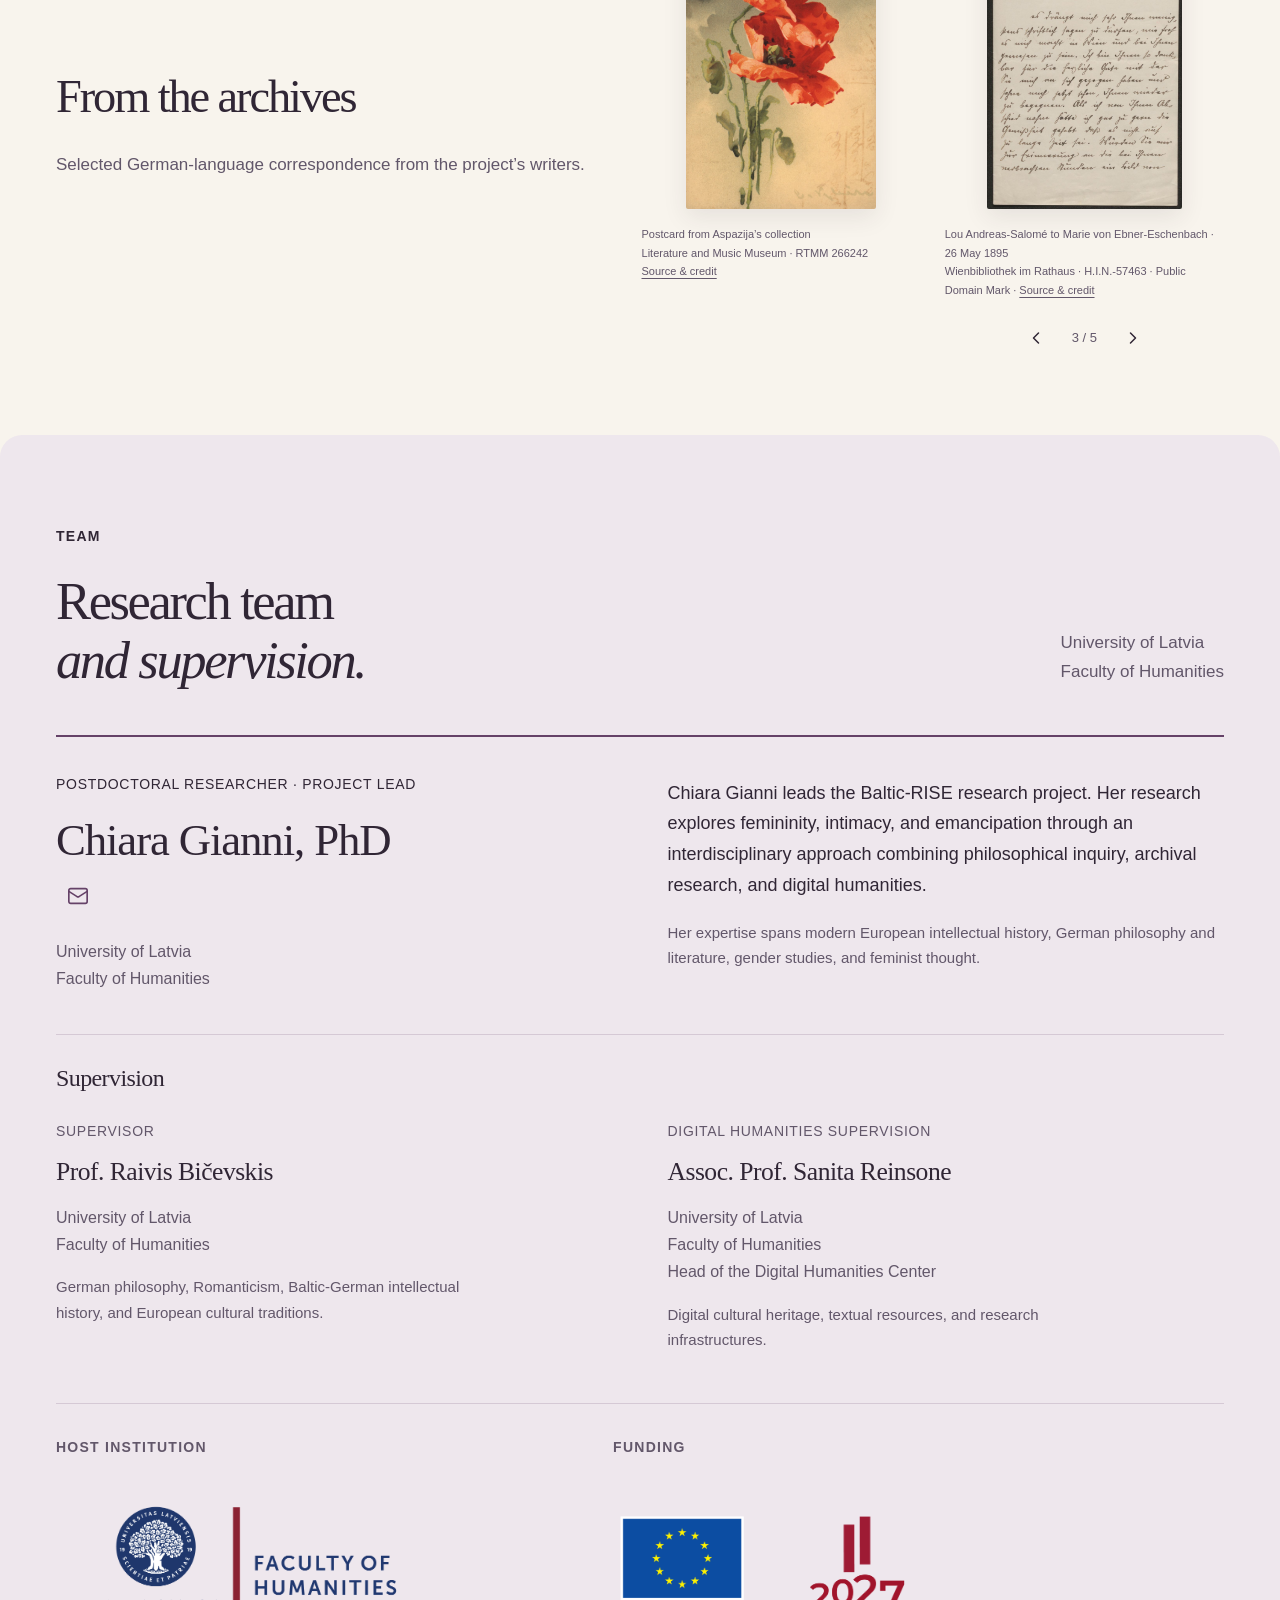
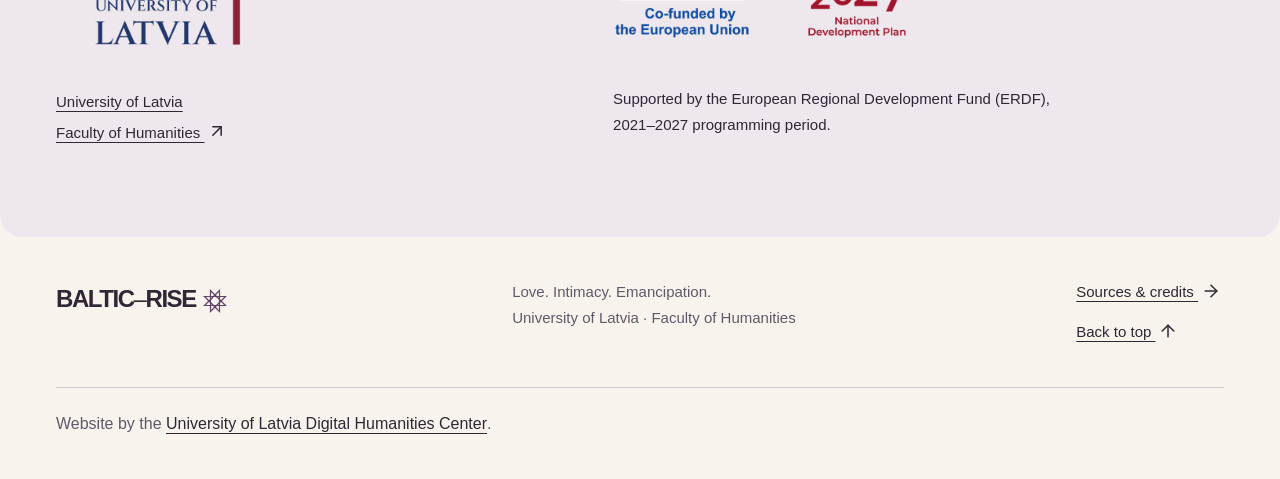
==== commit 1853028d: "Blend decorative handwriting into the page background" ====
--- a/index.html
+++ b/index.html
@@ -1,4 +1,4 @@
-<!doctype html><html lang="en"><head><meta charset="utf-8"><meta name="viewport" content="width=device-width, initial-scale=1"><meta name="theme-color" content="#654268"><title>Baltic-RISE – Love. Intimacy. Emancipation.</title><meta name="description" content="Research on women’s German-language writings, correspondence, and intellectual networks in the Baltic Sea region from the late nineteenth to the mid-twentieth century."><meta property="og:title" content="Baltic-RISE – Love. Intimacy. Emancipation."><meta property="og:description" content="Research on women’s German-language writings, correspondence, and intellectual networks in the Baltic Sea region from the late nineteenth to the mid-twentieth century."><meta property="og:type" content="website"><link rel="icon" href="assets/favicon.svg?v=auseklis-1" type="image/svg+xml"><link rel="stylesheet" href="styles.css?v=20261124-credits-3"><script src="preferences.js"></script><script src="portraits.js?v=20261124-all-portraits-1" defer></script><script src="flowers.js?v=20261124-letters" defer></script><script src="map-data.js" defer></script><script src="script.js?v=20261124-credits-3" defer></script><script src="connections.js?v=20261123-4" defer></script><noscript><style>.header-tools{display:none}@media(max-width:900px){.header{height:auto;flex-wrap:wrap;padding-block:16px}.header nav{display:flex;position:static;padding:0;border:0;flex-wrap:wrap;gap:8px 16px;width:100%;flex-direction:row}.menu-toggle{display:none}.search{display:none}}</style></noscript></head><body id="top"><a class="skip" href="#main">Skip to content</a><header class="header"><a class="wordmark" href="./" aria-label="Baltic-RISE home">BALTIC<span>–</span>RISE<svg class="icon brand-auseklis" aria-hidden="true" focusable="false" xmlns="http://www.w3.org/2000/svg" width="24" height="24" viewBox="0 0 32 32" fill="none" stroke="currentColor" stroke-width="1.7" stroke-linecap="square" stroke-linejoin="miter"><path d="M10 2 30 22H2L22 2v28L2 10h28L10 30Z"/></svg></a><nav id="navigation" aria-label="Main navigation"><a href="./#about">The project</a><a href="./#women">The women</a><a href="./#places">Places</a><a href="./#corpus">Digital corpus</a><a href="./#team">Team</a></nav><div class="header-tools" role="group" aria-label="Reading preferences"><button id="text-size-toggle" class="icon-button" type="button" aria-label="Increase text size" title="Increase text size"><svg class="icon icon-a-plus " aria-hidden="true" focusable="false" xmlns="http://www.w3.org/2000/svg"
+<!doctype html><html lang="en"><head><meta charset="utf-8"><meta name="viewport" content="width=device-width, initial-scale=1"><meta name="theme-color" content="#654268"><title>Baltic-RISE – Love. Intimacy. Emancipation.</title><meta name="description" content="Research on women’s German-language writings, correspondence, and intellectual networks in the Baltic Sea region from the late nineteenth to the mid-twentieth century."><meta property="og:title" content="Baltic-RISE – Love. Intimacy. Emancipation."><meta property="og:description" content="Research on women’s German-language writings, correspondence, and intellectual networks in the Baltic Sea region from the late nineteenth to the mid-twentieth century."><meta property="og:type" content="website"><link rel="icon" href="assets/favicon.svg?v=auseklis-1" type="image/svg+xml"><link rel="stylesheet" href="styles.css?v=20261124-ink"><script src="preferences.js"></script><script src="portraits.js?v=20261124-sheets" defer></script><script src="flowers.js?v=20261124-letters" defer></script><script src="map-data.js" defer></script><script src="script.js?v=20261124-credits-3" defer></script><script src="connections.js?v=20261123-4" defer></script><noscript><style>.header-tools{display:none}@media(max-width:900px){.header{height:auto;flex-wrap:wrap;padding-block:16px}.header nav{display:flex;position:static;padding:0;border:0;flex-wrap:wrap;gap:8px 16px;width:100%;flex-direction:row}.menu-toggle{display:none}.search{display:none}}</style></noscript></head><body id="top"><svg class="handwriting-filters" width="0" height="0" aria-hidden="true" focusable="false"><defs><filter id="handwriting-ink" color-interpolation-filters="sRGB"><feColorMatrix type="matrix" values="0 0 0 0 .396 0 0 0 0 .259 0 0 0 0 .408 -1.8 -1.8 -1.8 0 3.8"/><feComponentTransfer><feFuncA type="gamma" amplitude="1" exponent="1.8" offset="0"/></feComponentTransfer></filter><filter id="handwriting-cream" color-interpolation-filters="sRGB"><feColorMatrix type="matrix" values="0 0 0 0 .98 0 0 0 0 .95 0 0 0 0 .91 -1.8 -1.8 -1.8 0 3.8"/><feComponentTransfer><feFuncA type="gamma" amplitude="1" exponent="1.8" offset="0"/></feComponentTransfer></filter></defs></svg><a class="skip" href="#main">Skip to content</a><header class="header"><a class="wordmark" href="./" aria-label="Baltic-RISE home">BALTIC<span>–</span>RISE<svg class="icon brand-auseklis" aria-hidden="true" focusable="false" xmlns="http://www.w3.org/2000/svg" width="24" height="24" viewBox="0 0 32 32" fill="none" stroke="currentColor" stroke-width="1.7" stroke-linecap="square" stroke-linejoin="miter"><path d="M10 2 30 22H2L22 2v28L2 10h28L10 30Z"/></svg></a><nav id="navigation" aria-label="Main navigation"><a href="./#about">The project</a><a href="./#women">The women</a><a href="./#places">Places</a><a href="./#corpus">Digital corpus</a><a href="./#team">Team</a></nav><div class="header-tools" role="group" aria-label="Reading preferences"><button id="text-size-toggle" class="icon-button" type="button" aria-label="Increase text size" title="Increase text size"><svg class="icon icon-a-plus " aria-hidden="true" focusable="false" xmlns="http://www.w3.org/2000/svg"
   width="24"
   height="24"
   viewBox="0 0 24 24"
@@ -374,7 +374,7 @@
 >
   <path d="M12 5v14" />
   <path d="m19 12-7 7-7-7" />
-</svg></a></div><div class="corpus-notes"><figure class="corpus-handwriting" id="corpus-manuscript"><span class="postcard-window"><img src="assets/manuscripts/ellen-1908-2.jpg" alt="" loading="lazy"></span><figcaption>Ellen Key’s handwriting · <a href="credits.html#credit-ellen-1908">Literaturarchiv Salzburg · CC BY</a></figcaption></figure><p class="eyebrow">Planned features</p><ul><li><div><h3>Explore the archives</h3><p>View historical documents with bibliographic references and contextual information.</p></div></li><li><div><h3>Read across languages</h3><p>Read the German source alongside available translations, distinguishing original texts from editorial contributions.</p></div></li><li><div><h3>Compare authors and networks</h3><p>Examine textual parallels while distinguishing them from documented intellectual or personal relationships.</p></div></li></ul><p class="corpus-footnote">The corpus will be linked here when it becomes available.</p></div></div></section>
+</svg></a></div><div class="corpus-notes"><figure class="corpus-handwriting" id="corpus-manuscript"><span class="postcard-window"><img src="assets/manuscripts/aspazija-1895-german-1.jpg" alt="Aspazija’s German-language letter to Rainis" loading="lazy"></span><figcaption>Aspazija to Rainis · 4 and 7 May 1895 · <a href="credits.html#credit-aspazija-german">Source &amp; credit</a></figcaption></figure><p class="eyebrow">Planned features</p><ul><li><div><h3>Explore the archives</h3><p>View historical documents with bibliographic references and contextual information.</p></div></li><li><div><h3>Read across languages</h3><p>Read the German source alongside available translations, distinguishing original texts from editorial contributions.</p></div></li><li><div><h3>Compare authors and networks</h3><p>Examine textual parallels while distinguishing them from documented intellectual or personal relationships.</p></div></li></ul><p class="corpus-footnote">The corpus will be linked here when it becomes available.</p></div></div></section>
 
 <section class="section wrap archive" id="archives" aria-labelledby="archives-title"><div class="archive-inner"><div class="archive-copy"><h2 id="archives-title">From the archives</h2><p>Selected German-language correspondence from the project’s writers.</p></div><div class="archive-documents"><figure class="archive-manuscript archive-postcard"><a data-flower-link href="assets/manuscripts/aspazija-poppies.png" aria-label="View Catharina Klein’s poppies postcard from Aspazija’s collection at full size"><img data-flower-postcard src="assets/manuscripts/aspazija-poppies.png" alt="Poppies postcard by Catharina Klein, from Aspazija’s collection" loading="lazy"></a><figcaption data-flower-caption>Postcard from Aspazija’s collection<br>Literature and Music Museum · RTMM 266242<br><a href="credits.html#credit-aspazija-poppies">Source &amp; credit</a></figcaption></figure><figure class="archive-manuscript archive-letter" id="archive-gallery" aria-label="Handwritten correspondence gallery"><a href="assets/manuscripts/aspazija-1895-german-1.jpg" aria-label="View Aspazija’s German-language letter to Rainis, 4 and 7 May 1895, at full size"><span class="gallery-image-window"><img src="assets/manuscripts/aspazija-1895-german-1.jpg" alt="Opening page of Aspazija’s German-language letter to Rainis, 4 and 7 May 1895" loading="lazy"></span></a><figcaption>Aspazija to Rainis · 4 and 7 May 1895 · German<br>Literature and Music Museum · Asp. K 2/7, inv. no. 15625<br>Digital image: National Library of Latvia / RUNA · <a href="credits.html#credit-aspazija-german">Source &amp; credit</a></figcaption><div class="archive-gallery-controls"><button type="button" data-gallery-prev aria-label="Previous manuscript"><svg class="icon" aria-hidden="true" width="24" height="24" viewBox="0 0 24 24" fill="none" stroke="currentColor" stroke-width="2" stroke-linecap="round" stroke-linejoin="round"><path d="m15 18-6-6 6-6"/></svg></button><span data-gallery-count aria-live="polite">1 / 5</span><button type="button" data-gallery-next aria-label="Next manuscript"><svg class="icon" aria-hidden="true" width="24" height="24" viewBox="0 0 24 24" fill="none" stroke="currentColor" stroke-width="2" stroke-linecap="round" stroke-linejoin="round"><path d="m9 18 6-6-6-6"/></svg></button></div></figure></div></div></section>
 <section class="team-section" id="team"><div class="wrap section"><div class="section-heading"><div><p class="eyebrow">Team</p><h2>Research team<br><em>and supervision.</em></h2></div><p>University of Latvia<br>Faculty of Humanities</p></div><article class="team-lead"><div><p class="role">Postdoctoral researcher · Project lead</p><h3>Chiara Gianni, PhD</h3><a class="team-mail" href="mailto:chiara_annalaura_claudia.gianni@lu.lv" aria-label="Email Chiara Gianni" title="Email Chiara Gianni"><svg class="icon" aria-hidden="true" focusable="false"
--- a/styles.css
+++ b/styles.css
@@ -315,3 +315,21 @@
 .credits-disclosure>summary{padding:22px 0;cursor:pointer;font:1.4rem/1.35 var(--serif);color:var(--accent)}
 .credits-disclosure>summary:hover,.credits-disclosure>summary:focus-visible{color:var(--writer-hover)}
 .credits-content{padding-bottom:24px}
+
+/* Show corpus manuscripts as complete sheets, with their natural proportions. */
+#corpus-manuscript{padding-top:8px}
+#corpus-manuscript .postcard-window{width:fit-content;max-width:100%;aspect-ratio:auto;overflow:visible;margin:0 auto 26px;transform:rotate(-3deg);border-radius:2px;box-shadow:0 12px 30px #211b2430}
+#corpus-manuscript .postcard-window img{position:static;inset:auto;width:auto;max-width:100%;height:auto;max-height:340px;object-fit:contain;object-position:center;opacity:1;border-radius:2px}
+#corpus-manuscript .postcard-window:hover{translate:0 -3px}
+#corpus-manuscript figcaption{font-size:.875rem;line-height:1.65}
+@media(max-width:800px){#corpus-manuscript .postcard-window img{max-height:310px}}
+@media(prefers-reduced-motion:reduce){#corpus-manuscript .postcard-window:hover{translate:none}}
+
+/* Decorative handwriting: source scans stay intact in the archive gallery. */
+.handwriting-filters{position:absolute;pointer-events:none}
+.archival-composition .archival-letter{filter:url(#handwriting-ink);box-shadow:none;opacity:.78;clip-path:inset(6% 7% 5%);mask-image:linear-gradient(to bottom,transparent,#000 7%,#000 90%,transparent);border-radius:0}
+[data-theme="dark"] .archival-composition .archival-letter{filter:url(#handwriting-cream);opacity:.7}
+.archival-composition .archival-letter:hover{box-shadow:none}
+#corpus-manuscript .postcard-window{box-shadow:none}
+#corpus-manuscript .postcard-window img{filter:url(#handwriting-cream);clip-path:inset(6% 7% 5%);mask-image:linear-gradient(to bottom,transparent,#000 8%,#000 91%,transparent);box-shadow:none;border-radius:0;opacity:.8}
+#corpus-manuscript .postcard-window:hover,#corpus-manuscript .postcard-window img:hover{box-shadow:none}
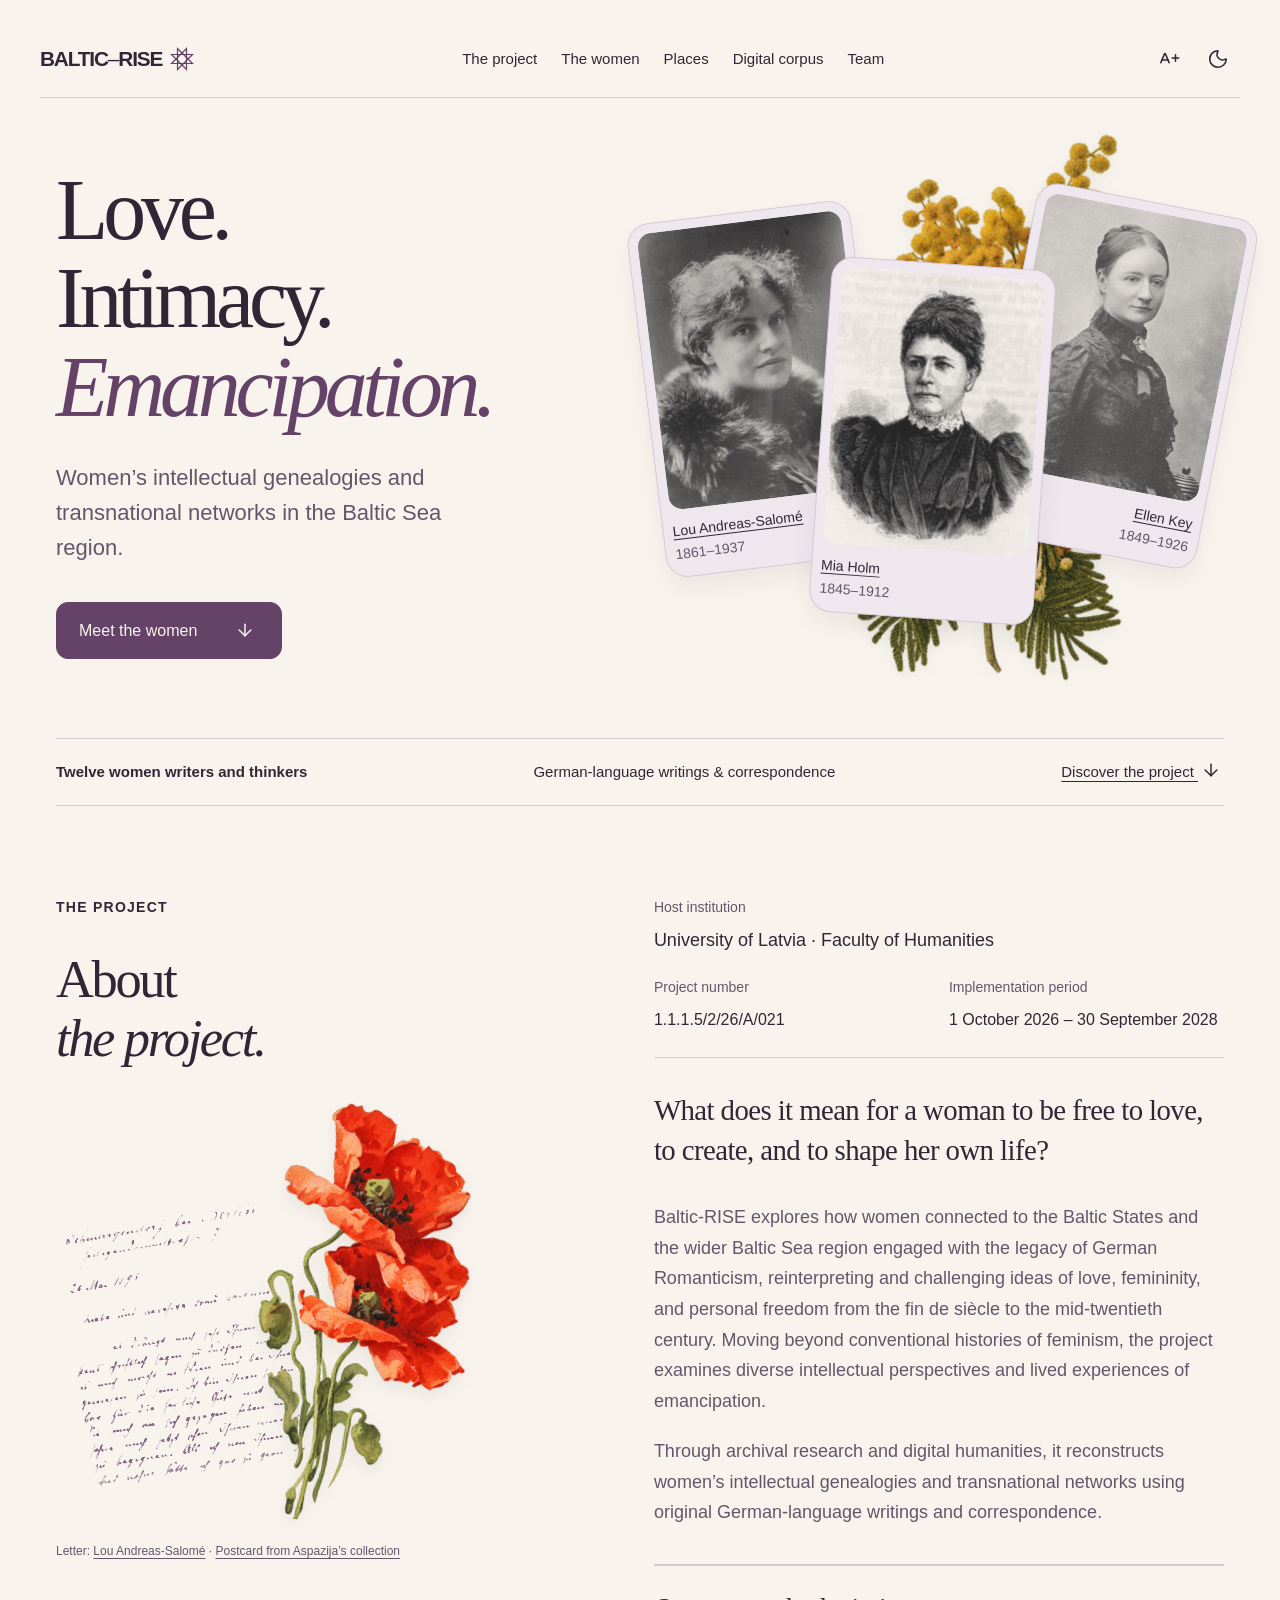
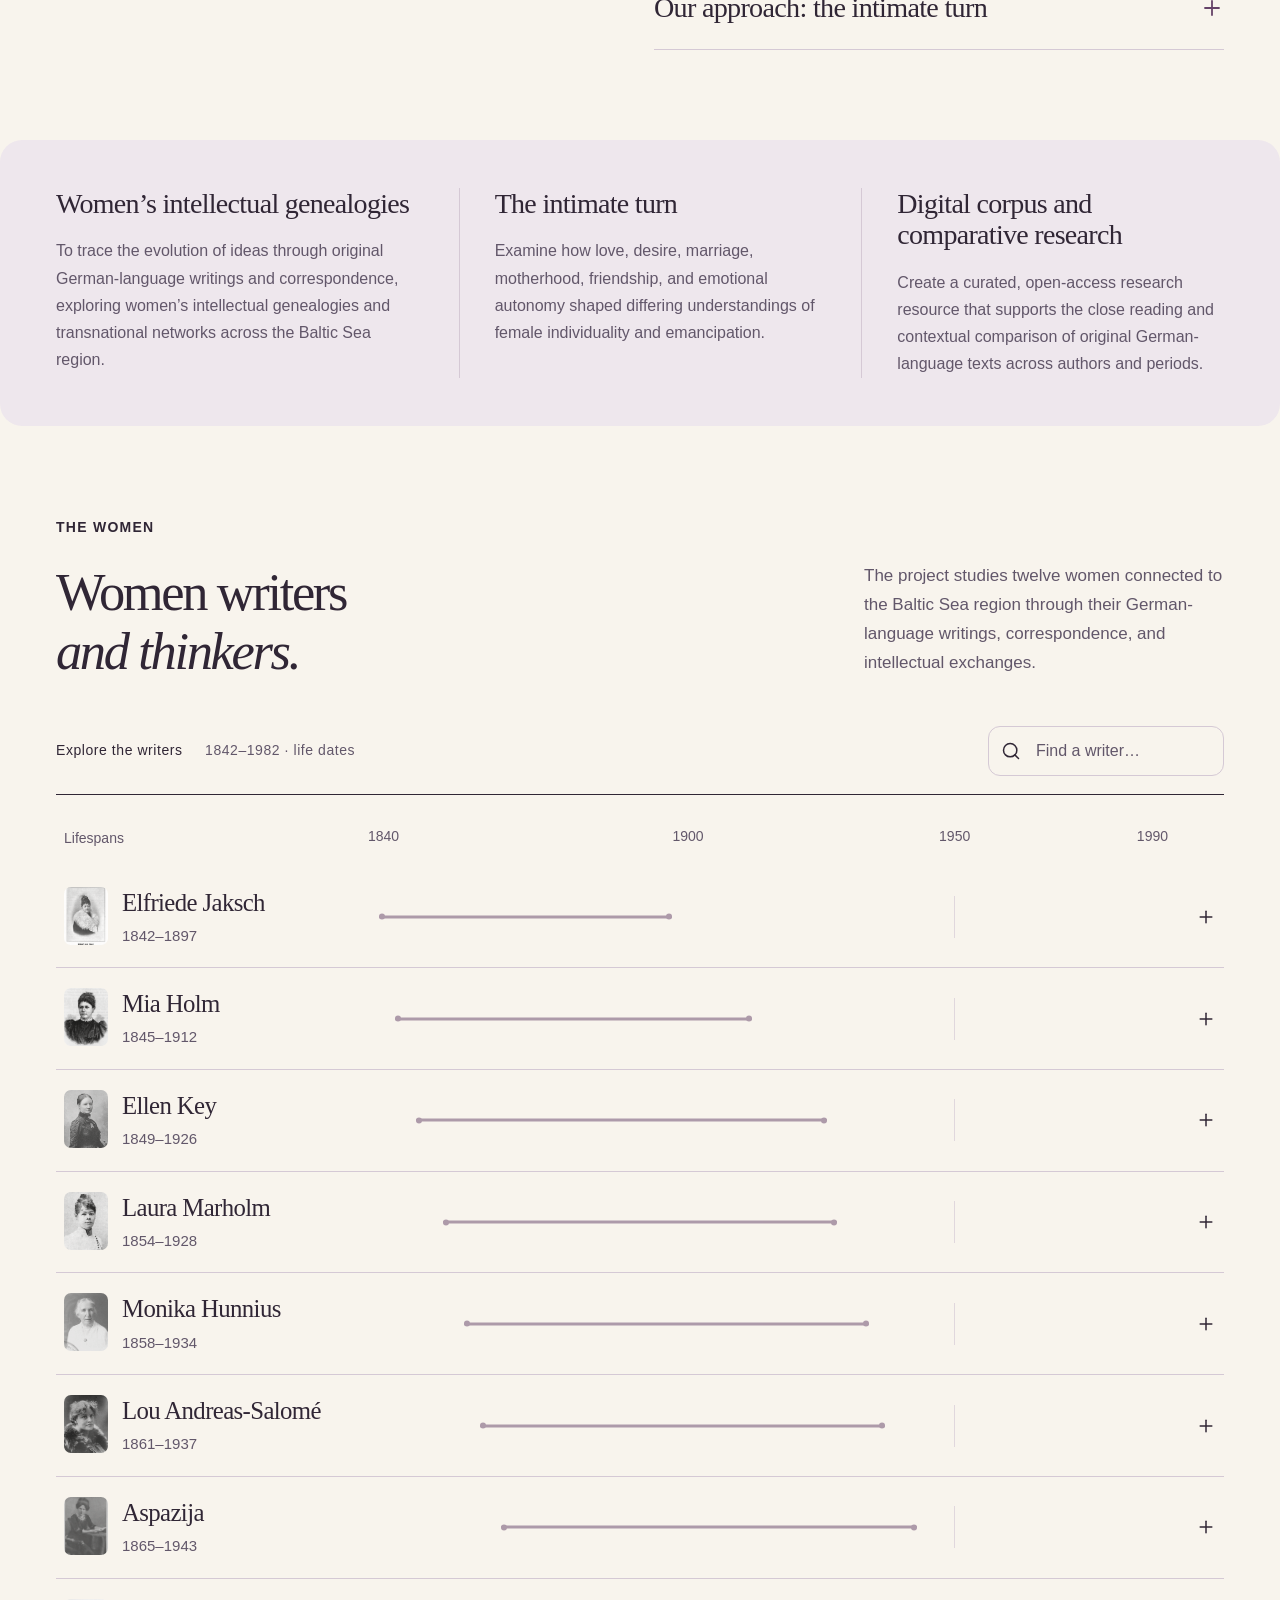
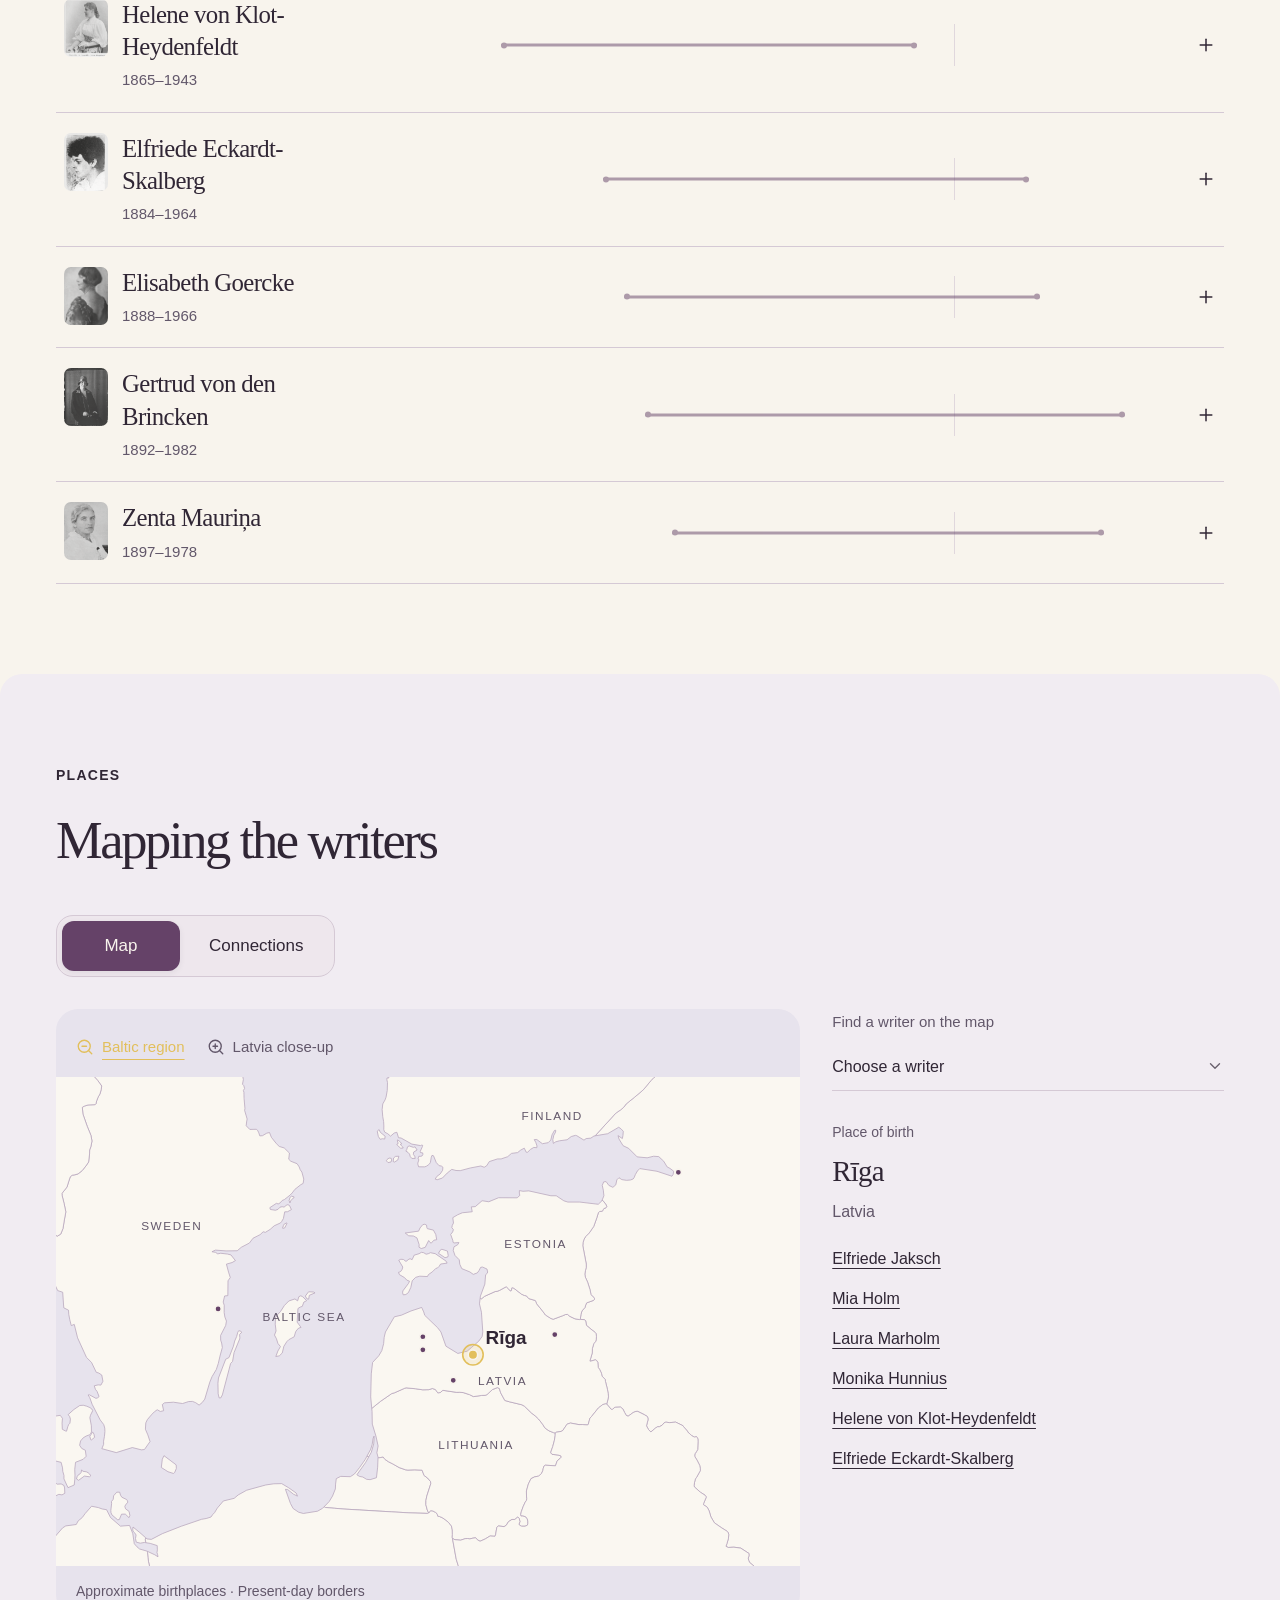
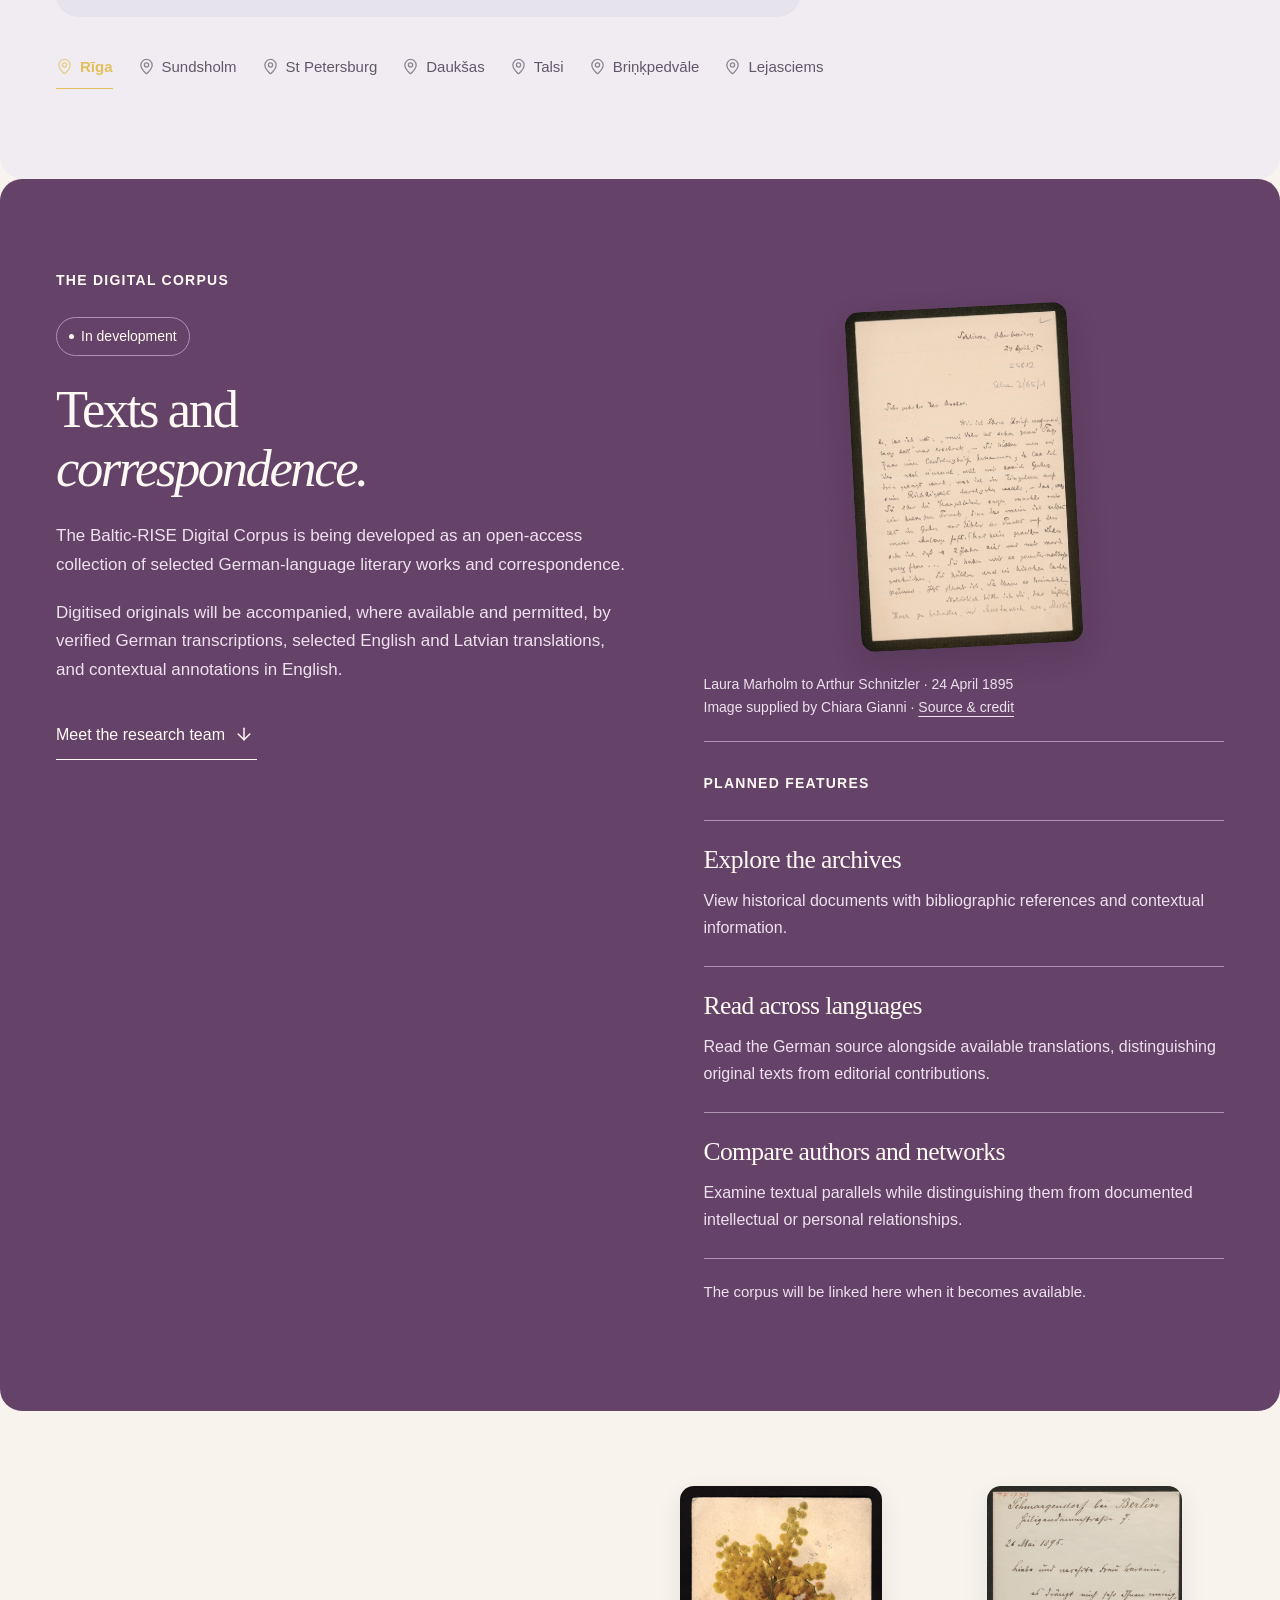
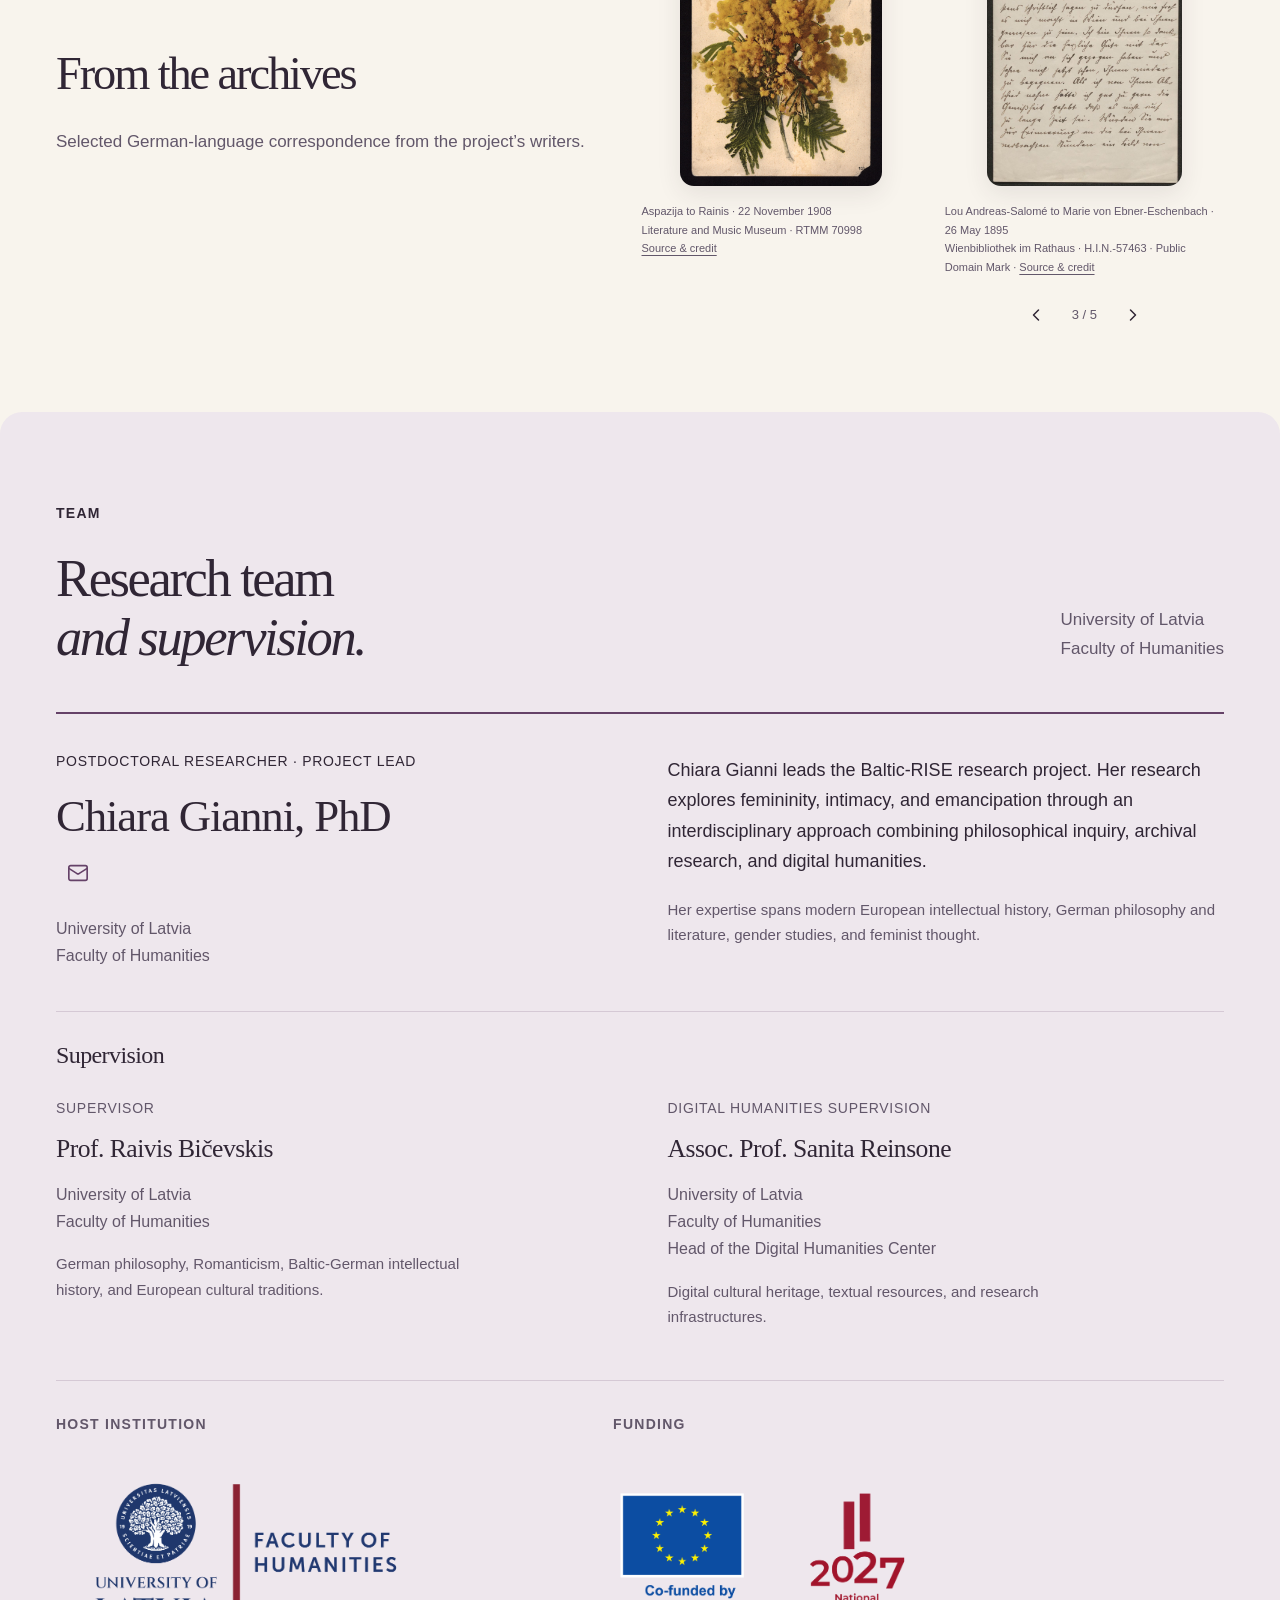
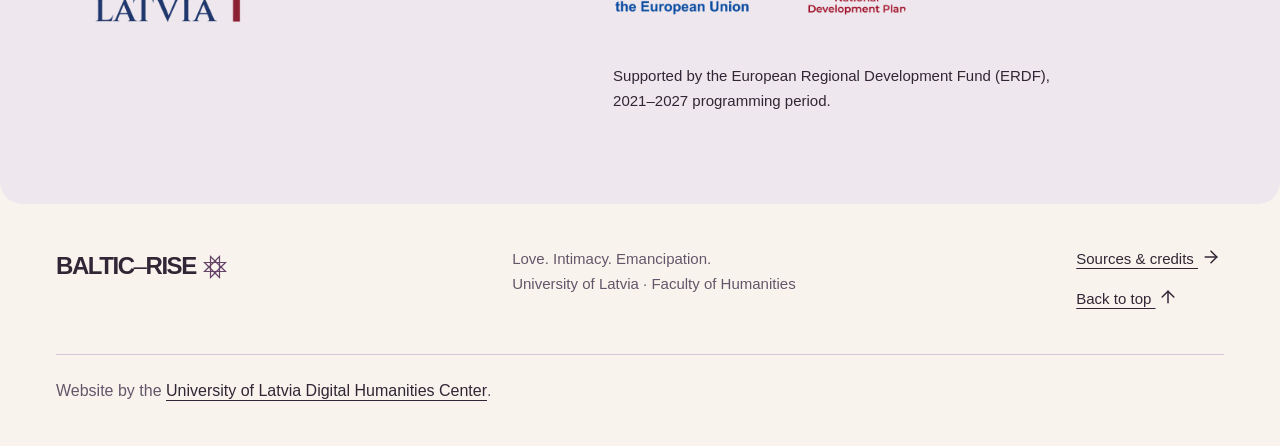
==== commit 87a88c2b: "Restore original manuscript backgrounds and round image corners Keep complete corpus scans in their " ====
--- a/index.html
+++ b/index.html
@@ -1,4 +1,4 @@
-<!doctype html><html lang="en"><head><meta charset="utf-8"><meta name="viewport" content="width=device-width, initial-scale=1"><meta name="theme-color" content="#654268"><title>Baltic-RISE – Love. Intimacy. Emancipation.</title><meta name="description" content="Research on women’s German-language writings, correspondence, and intellectual networks in the Baltic Sea region from the late nineteenth to the mid-twentieth century."><meta property="og:title" content="Baltic-RISE – Love. Intimacy. Emancipation."><meta property="og:description" content="Research on women’s German-language writings, correspondence, and intellectual networks in the Baltic Sea region from the late nineteenth to the mid-twentieth century."><meta property="og:type" content="website"><link rel="icon" href="assets/favicon.svg?v=auseklis-1" type="image/svg+xml"><link rel="stylesheet" href="styles.css?v=20261124-ink"><script src="preferences.js"></script><script src="portraits.js?v=20261124-sheets" defer></script><script src="flowers.js?v=20261124-letters" defer></script><script src="map-data.js" defer></script><script src="script.js?v=20261124-credits-3" defer></script><script src="connections.js?v=20261123-4" defer></script><noscript><style>.header-tools{display:none}@media(max-width:900px){.header{height:auto;flex-wrap:wrap;padding-block:16px}.header nav{display:flex;position:static;padding:0;border:0;flex-wrap:wrap;gap:8px 16px;width:100%;flex-direction:row}.menu-toggle{display:none}.search{display:none}}</style></noscript></head><body id="top"><svg class="handwriting-filters" width="0" height="0" aria-hidden="true" focusable="false"><defs><filter id="handwriting-ink" color-interpolation-filters="sRGB"><feColorMatrix type="matrix" values="0 0 0 0 .396 0 0 0 0 .259 0 0 0 0 .408 -1.8 -1.8 -1.8 0 3.8"/><feComponentTransfer><feFuncA type="gamma" amplitude="1" exponent="1.8" offset="0"/></feComponentTransfer></filter><filter id="handwriting-cream" color-interpolation-filters="sRGB"><feColorMatrix type="matrix" values="0 0 0 0 .98 0 0 0 0 .95 0 0 0 0 .91 -1.8 -1.8 -1.8 0 3.8"/><feComponentTransfer><feFuncA type="gamma" amplitude="1" exponent="1.8" offset="0"/></feComponentTransfer></filter></defs></svg><a class="skip" href="#main">Skip to content</a><header class="header"><a class="wordmark" href="./" aria-label="Baltic-RISE home">BALTIC<span>–</span>RISE<svg class="icon brand-auseklis" aria-hidden="true" focusable="false" xmlns="http://www.w3.org/2000/svg" width="24" height="24" viewBox="0 0 32 32" fill="none" stroke="currentColor" stroke-width="1.7" stroke-linecap="square" stroke-linejoin="miter"><path d="M10 2 30 22H2L22 2v28L2 10h28L10 30Z"/></svg></a><nav id="navigation" aria-label="Main navigation"><a href="./#about">The project</a><a href="./#women">The women</a><a href="./#places">Places</a><a href="./#corpus">Digital corpus</a><a href="./#team">Team</a></nav><div class="header-tools" role="group" aria-label="Reading preferences"><button id="text-size-toggle" class="icon-button" type="button" aria-label="Increase text size" title="Increase text size"><svg class="icon icon-a-plus " aria-hidden="true" focusable="false" xmlns="http://www.w3.org/2000/svg"
+<!doctype html><html lang="en"><head><meta charset="utf-8"><meta name="viewport" content="width=device-width, initial-scale=1"><meta name="theme-color" content="#654268"><title>Baltic-RISE – Love. Intimacy. Emancipation.</title><meta name="description" content="Research on women’s German-language writings, correspondence, and intellectual networks in the Baltic Sea region from the late nineteenth to the mid-twentieth century."><meta property="og:title" content="Baltic-RISE – Love. Intimacy. Emancipation."><meta property="og:description" content="Research on women’s German-language writings, correspondence, and intellectual networks in the Baltic Sea region from the late nineteenth to the mid-twentieth century."><meta property="og:type" content="website"><link rel="icon" href="assets/favicon.svg?v=auseklis-1" type="image/svg+xml"><link rel="stylesheet" href="styles.css?v=20261125-original-manuscripts"><script src="preferences.js"></script><script src="portraits.js?v=20261124-sheets" defer></script><script src="flowers.js?v=20261124-letters" defer></script><script src="map-data.js" defer></script><script src="script.js?v=20261124-credits-3" defer></script><script src="connections.js?v=20261123-4" defer></script><noscript><style>.header-tools{display:none}@media(max-width:900px){.header{height:auto;flex-wrap:wrap;padding-block:16px}.header nav{display:flex;position:static;padding:0;border:0;flex-wrap:wrap;gap:8px 16px;width:100%;flex-direction:row}.menu-toggle{display:none}.search{display:none}}</style></noscript></head><body id="top"><svg class="handwriting-filters" width="0" height="0" aria-hidden="true" focusable="false"><defs><filter id="handwriting-ink" color-interpolation-filters="sRGB"><feColorMatrix type="matrix" values="0 0 0 0 .396 0 0 0 0 .259 0 0 0 0 .408 -1.8 -1.8 -1.8 0 3.8"/><feComponentTransfer><feFuncA type="gamma" amplitude="1" exponent="1.8" offset="0"/></feComponentTransfer></filter><filter id="handwriting-cream" color-interpolation-filters="sRGB"><feColorMatrix type="matrix" values="0 0 0 0 .98 0 0 0 0 .95 0 0 0 0 .91 -1.8 -1.8 -1.8 0 3.8"/><feComponentTransfer><feFuncA type="gamma" amplitude="1" exponent="1.8" offset="0"/></feComponentTransfer></filter></defs></svg><a class="skip" href="#main">Skip to content</a><header class="header"><a class="wordmark" href="./" aria-label="Baltic-RISE home">BALTIC<span>–</span>RISE<svg class="icon brand-auseklis" aria-hidden="true" focusable="false" xmlns="http://www.w3.org/2000/svg" width="24" height="24" viewBox="0 0 32 32" fill="none" stroke="currentColor" stroke-width="1.7" stroke-linecap="square" stroke-linejoin="miter"><path d="M10 2 30 22H2L22 2v28L2 10h28L10 30Z"/></svg></a><nav id="navigation" aria-label="Main navigation"><a href="./#about">The project</a><a href="./#women">The women</a><a href="./#places">Places</a><a href="./#corpus">Digital corpus</a><a href="./#team">Team</a></nav><div class="header-tools" role="group" aria-label="Reading preferences"><button id="text-size-toggle" class="icon-button" type="button" aria-label="Increase text size" title="Increase text size"><svg class="icon icon-a-plus " aria-hidden="true" focusable="false" xmlns="http://www.w3.org/2000/svg"
   width="24"
   height="24"
   viewBox="0 0 24 24"
@@ -390,19 +390,7 @@
 >
   <path d="m22 7-8.991 5.727a2 2 0 0 1-2.009 0L2 7" />
   <rect x="2" y="4" width="20" height="16" rx="2" />
-</svg></a><p class="lead-affiliation">University of Latvia<br>Faculty of Humanities</p></div><div class="lead-description"><p>Chiara Gianni leads the Baltic-RISE research project. Her research explores femininity, intimacy, and emancipation through an interdisciplinary approach combining philosophical inquiry, archival research, and digital humanities.</p><p class="small">Her expertise spans modern European intellectual history, German philosophy and literature, gender studies, and feminist thought.</p></div></article><section class="team-supervision" aria-labelledby="supervision-heading"><h3 id="supervision-heading">Supervision</h3><div class="supervisor-grid"><article><p class="role">Supervisor</p><h4>Prof. Raivis Bičevskis</h4><p class="supervisor-affiliation">University of Latvia<br>Faculty of Humanities</p><p class="small">German philosophy, Romanticism, Baltic-German intellectual history, and European cultural traditions.</p></article><article><p class="role">Digital humanities supervision</p><h4>Assoc. Prof. Sanita Reinsone</h4><p class="supervisor-affiliation">University of Latvia<br>Faculty of Humanities<br>Head of the Digital Humanities Center</p><p class="small">Digital cultural heritage, textual resources, and research infrastructures.</p></article></div></section><div class="institution-row branded-institutions" id="institutions"><div><p class="eyebrow">Host institution</p><a class="logo-stage university-logo-stage" href="https://www.hzf.lu.lv/en/" aria-label="University of Latvia, Faculty of Humanities" target="_blank" rel="noopener noreferrer"><img class="institution-logo faculty-logo logo-light" src="assets/logos/ul-faculty-humanities-en.png" alt="University of Latvia, Faculty of Humanities" width="1936" height="1102" loading="lazy"><img class="institution-logo faculty-logo logo-dark" src="assets/logos/ul-faculty-humanities-en-white.png" alt="" aria-hidden="true" width="1938" height="1108" loading="lazy"></a><a href="https://www.hzf.lu.lv/en/" target="_blank" rel="noopener noreferrer">University of Latvia<br>Faculty of Humanities <svg class="icon icon-arrow-up-right " aria-hidden="true" focusable="false"   xmlns="http://www.w3.org/2000/svg"
-  width="24"
-  height="24"
-  viewBox="0 0 24 24"
-  fill="none"
-  stroke="currentColor"
-  stroke-width="2"
-  stroke-linecap="round"
-  stroke-linejoin="round"
->
-  <path d="M7 7h10v10" />
-  <path d="M7 17 17 7" />
-</svg></a></div><div><p class="eyebrow">Funding</p><a class="logo-stage funder-logo-stage" href="https://www.esfondi.lv/" aria-label="European Union funding in Latvia" target="_blank" rel="noopener noreferrer"><img class="institution-logo funder-logo logo-light" src="assets/logos/eu-ndp-cofunded-en.png?v=official-hires-1" alt="Co-funded by the European Union. National Development Plan 2027." width="1443" height="615" loading="lazy"><img class="institution-logo funder-logo logo-dark" src="assets/logos/eu-ndp-cofunded-en-white.png" alt="" aria-hidden="true" width="1443" height="621" loading="lazy"></a><p>Supported by the European Regional Development Fund (ERDF),<br>2021–2027 programming period.</p></div></div></div></section></main><footer class="footer"><a class="wordmark" href="./">BALTIC<span>–</span>RISE<svg class="icon brand-auseklis" aria-hidden="true" focusable="false" xmlns="http://www.w3.org/2000/svg" width="24" height="24" viewBox="0 0 32 32" fill="none" stroke="currentColor" stroke-width="1.7" stroke-linecap="square" stroke-linejoin="miter"><path d="M10 2 30 22H2L22 2v28L2 10h28L10 30Z"/></svg></a><p>Love. Intimacy. Emancipation.<br>University of Latvia · Faculty of Humanities</p><div><a href="credits.html">Sources & credits <svg class="icon icon-arrow-right" aria-hidden="true" focusable="false"
+</svg></a><p class="lead-affiliation">University of Latvia<br>Faculty of Humanities</p></div><div class="lead-description"><p>Chiara Gianni leads the Baltic-RISE research project. Her research explores femininity, intimacy, and emancipation through an interdisciplinary approach combining philosophical inquiry, archival research, and digital humanities.</p><p class="small">Her expertise spans modern European intellectual history, German philosophy and literature, gender studies, and feminist thought.</p></div></article><section class="team-supervision" aria-labelledby="supervision-heading"><h3 id="supervision-heading">Supervision</h3><div class="supervisor-grid"><article><p class="role">Supervisor</p><h4>Prof. Raivis Bičevskis</h4><p class="supervisor-affiliation">University of Latvia<br>Faculty of Humanities</p><p class="small">German philosophy, Romanticism, Baltic-German intellectual history, and European cultural traditions.</p></article><article><p class="role">Digital humanities supervision</p><h4>Assoc. Prof. Sanita Reinsone</h4><p class="supervisor-affiliation">University of Latvia<br>Faculty of Humanities<br>Head of the Digital Humanities Center</p><p class="small">Digital cultural heritage, textual resources, and research infrastructures.</p></article></div></section><div class="institution-row branded-institutions" id="institutions"><div><p class="eyebrow">Host institution</p><a class="logo-stage university-logo-stage" href="https://www.hzf.lu.lv/en/" aria-label="University of Latvia, Faculty of Humanities" target="_blank" rel="noopener noreferrer"><img class="institution-logo faculty-logo logo-light" src="assets/logos/ul-faculty-humanities-en.png" alt="University of Latvia, Faculty of Humanities" width="1936" height="1102" loading="lazy"><img class="institution-logo faculty-logo logo-dark" src="assets/logos/ul-faculty-humanities-en-white.png" alt="" aria-hidden="true" width="1938" height="1108" loading="lazy"></a></div><div><p class="eyebrow">Funding</p><a class="logo-stage funder-logo-stage" href="https://www.esfondi.lv/" aria-label="European Union funding in Latvia" target="_blank" rel="noopener noreferrer"><img class="institution-logo funder-logo logo-light" src="assets/logos/eu-ndp-cofunded-en.png?v=official-hires-1" alt="Co-funded by the European Union. National Development Plan 2027." width="1443" height="615" loading="lazy"><img class="institution-logo funder-logo logo-dark" src="assets/logos/eu-ndp-cofunded-en-white.png" alt="" aria-hidden="true" width="1443" height="621" loading="lazy"></a><p>Supported by the European Regional Development Fund (ERDF),<br>2021–2027 programming period.</p></div></div></div></section></main><footer class="footer"><a class="wordmark" href="./">BALTIC<span>–</span>RISE<svg class="icon brand-auseklis" aria-hidden="true" focusable="false" xmlns="http://www.w3.org/2000/svg" width="24" height="24" viewBox="0 0 32 32" fill="none" stroke="currentColor" stroke-width="1.7" stroke-linecap="square" stroke-linejoin="miter"><path d="M10 2 30 22H2L22 2v28L2 10h28L10 30Z"/></svg></a><p>Love. Intimacy. Emancipation.<br>University of Latvia · Faculty of Humanities</p><div><a href="credits.html">Sources & credits <svg class="icon icon-arrow-right" aria-hidden="true" focusable="false"
   xmlns="http://www.w3.org/2000/svg"
   width="24"
   height="24"
--- a/styles.css
+++ b/styles.css
@@ -330,6 +330,9 @@
 .archival-composition .archival-letter{filter:url(#handwriting-ink);box-shadow:none;opacity:.78;clip-path:inset(6% 7% 5%);mask-image:linear-gradient(to bottom,transparent,#000 7%,#000 90%,transparent);border-radius:0}
 [data-theme="dark"] .archival-composition .archival-letter{filter:url(#handwriting-cream);opacity:.7}
 .archival-composition .archival-letter:hover{box-shadow:none}
-#corpus-manuscript .postcard-window{box-shadow:none}
-#corpus-manuscript .postcard-window img{filter:url(#handwriting-cream);clip-path:inset(6% 7% 5%);mask-image:linear-gradient(to bottom,transparent,#000 8%,#000 91%,transparent);box-shadow:none;border-radius:0;opacity:.8}
-#corpus-manuscript .postcard-window:hover,#corpus-manuscript .postcard-window img:hover{box-shadow:none}
+
+/* Keep image corners consistent with the page's rounded visual style. */
+img,:is(.portrait,.person-image,.credit,.archive-manuscript) img{border-radius:var(--radius-inner)}
+.postcard-window,.gallery-image-window,#corpus-manuscript .postcard-window,#corpus-manuscript .postcard-window img{border-radius:var(--radius-inner)}
+#archive-gallery[data-manuscript="ellen"] .gallery-image-window{border-radius:var(--radius-inner)}
+.archival-composition .archival-letter{clip-path:inset(6% 7% 5% round var(--radius-inner))}
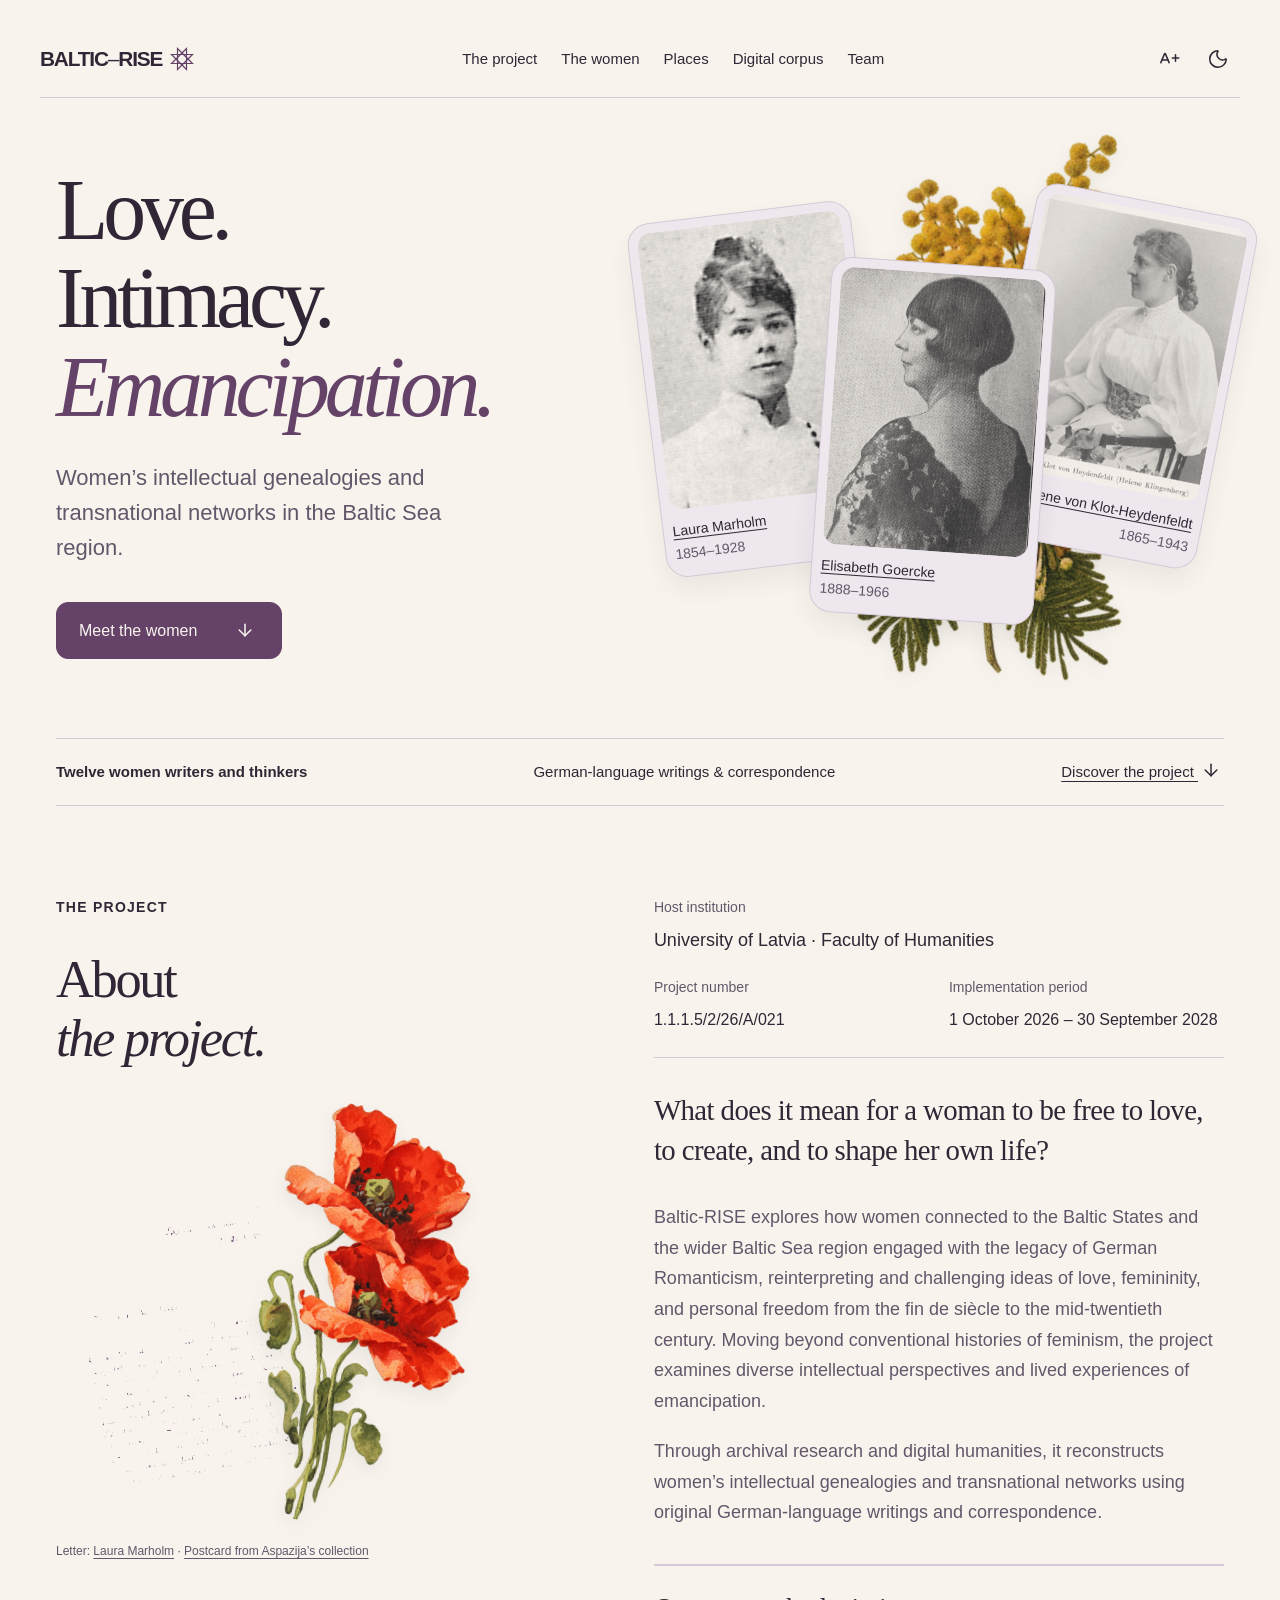
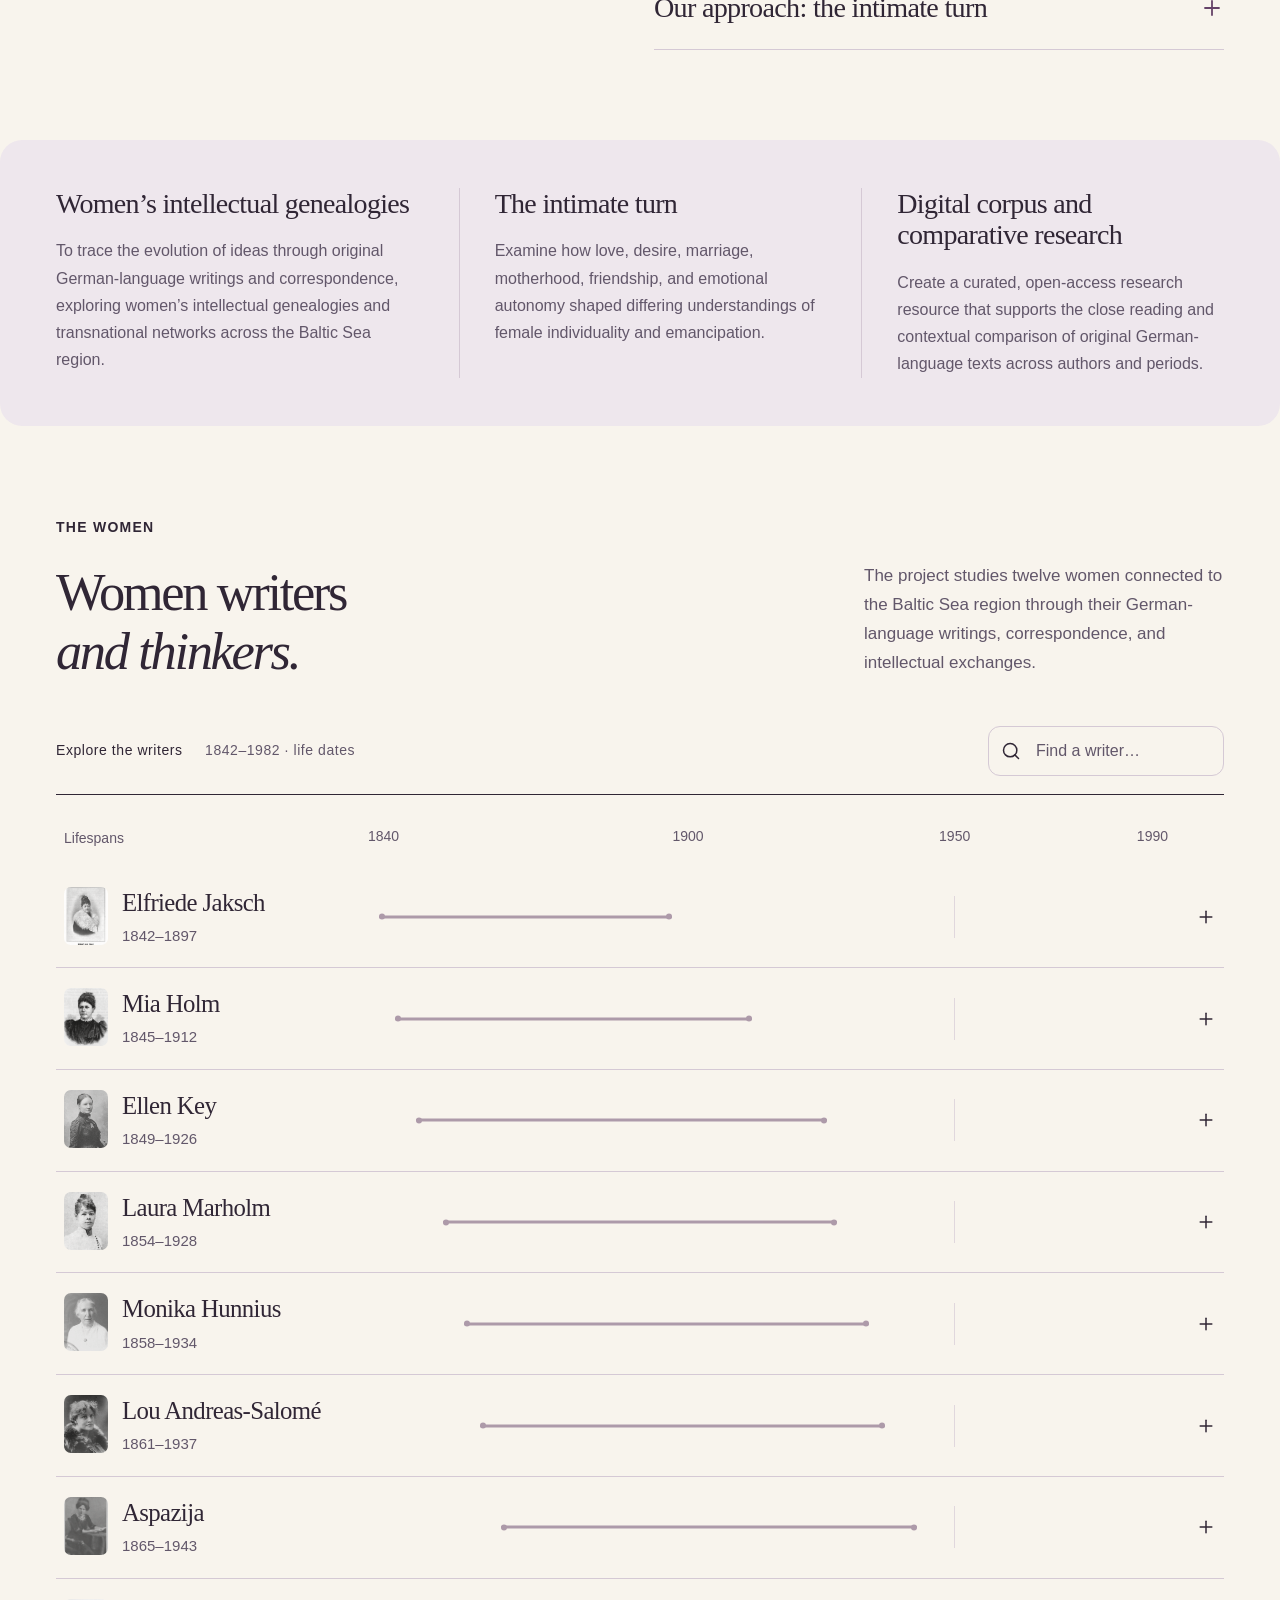
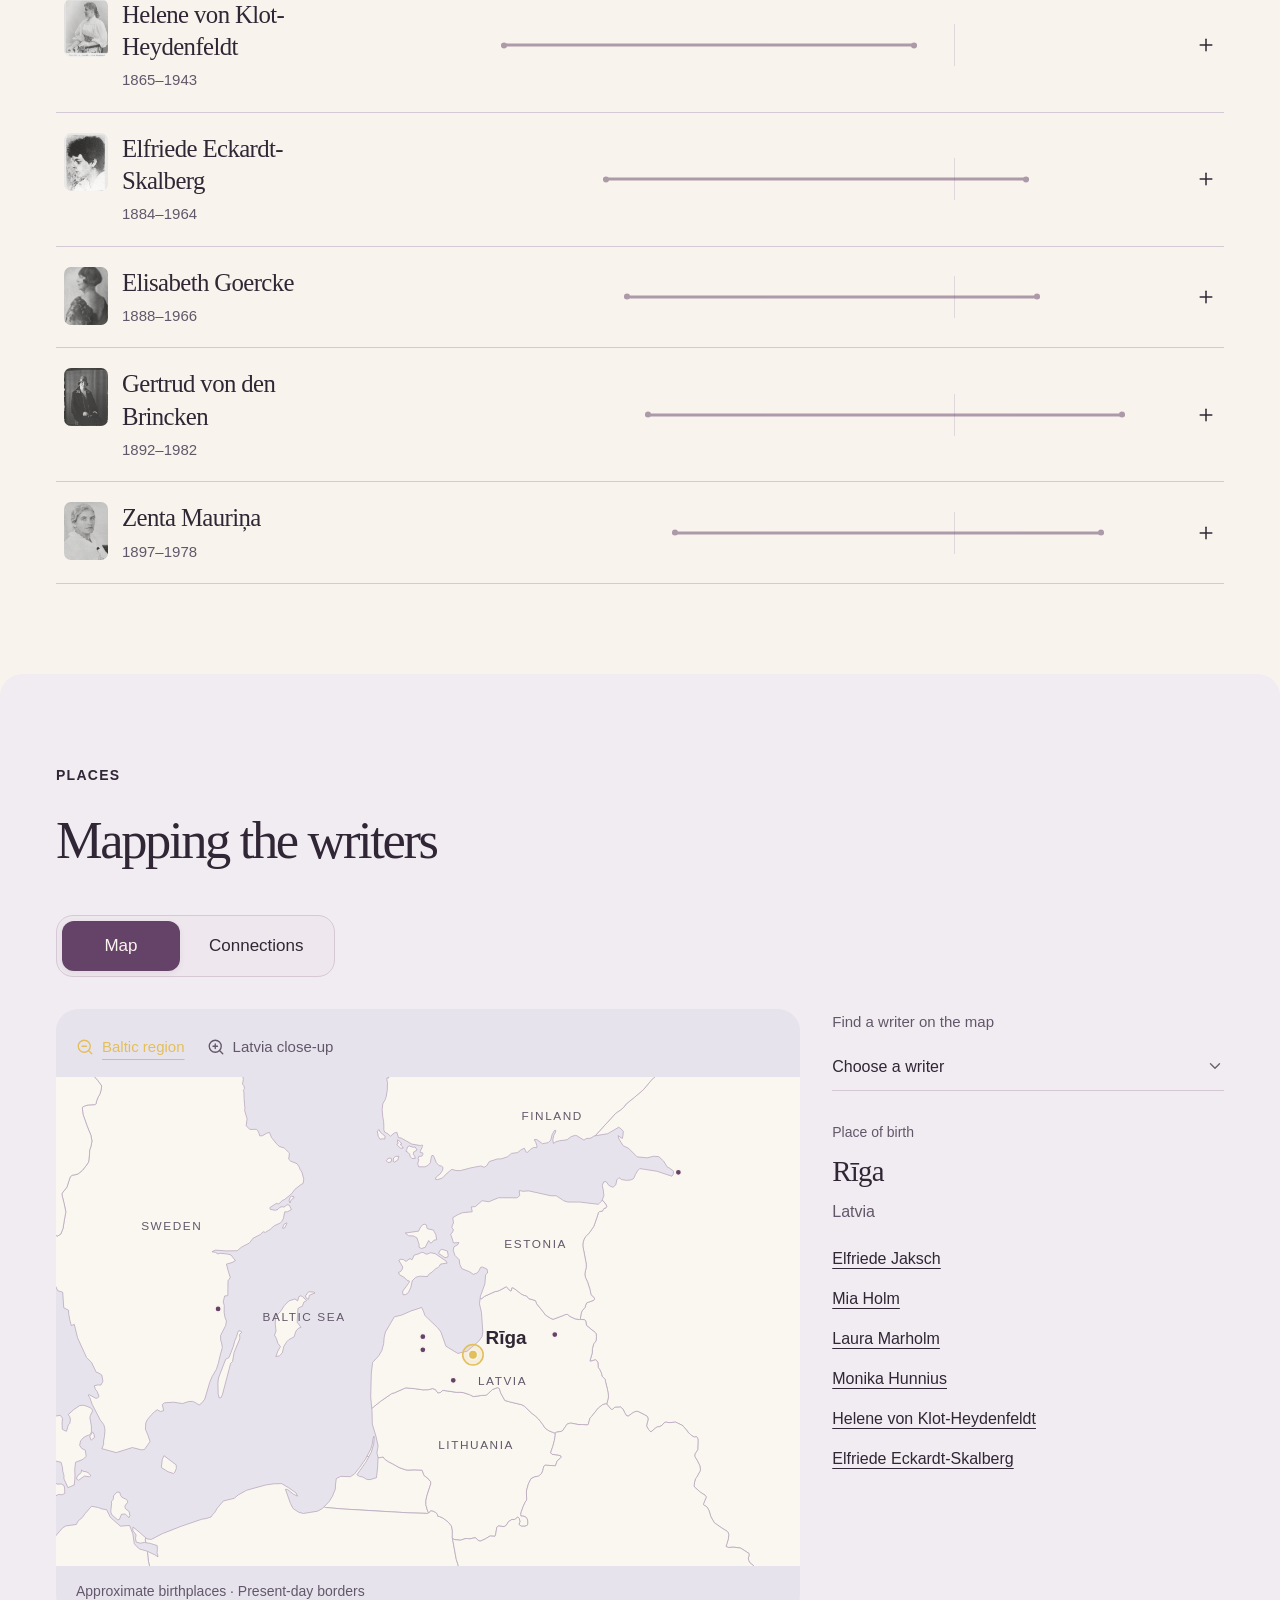
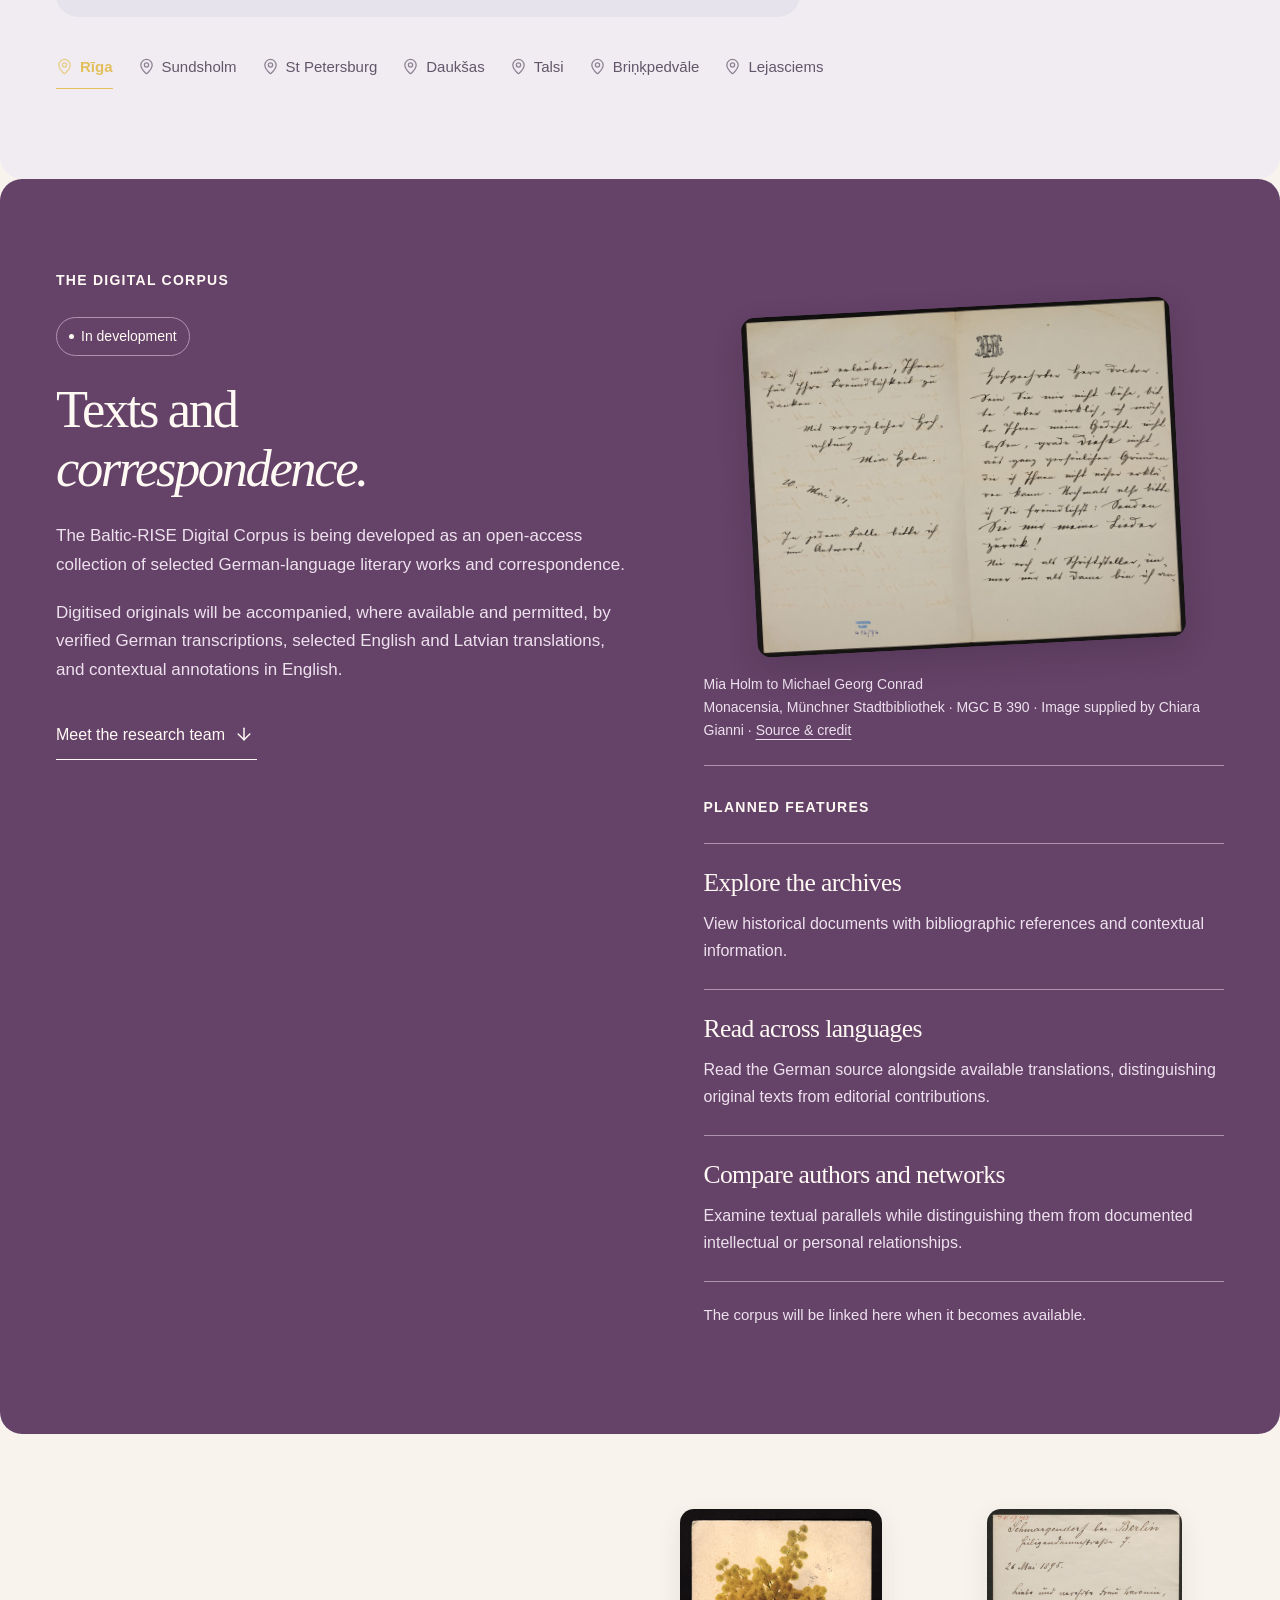
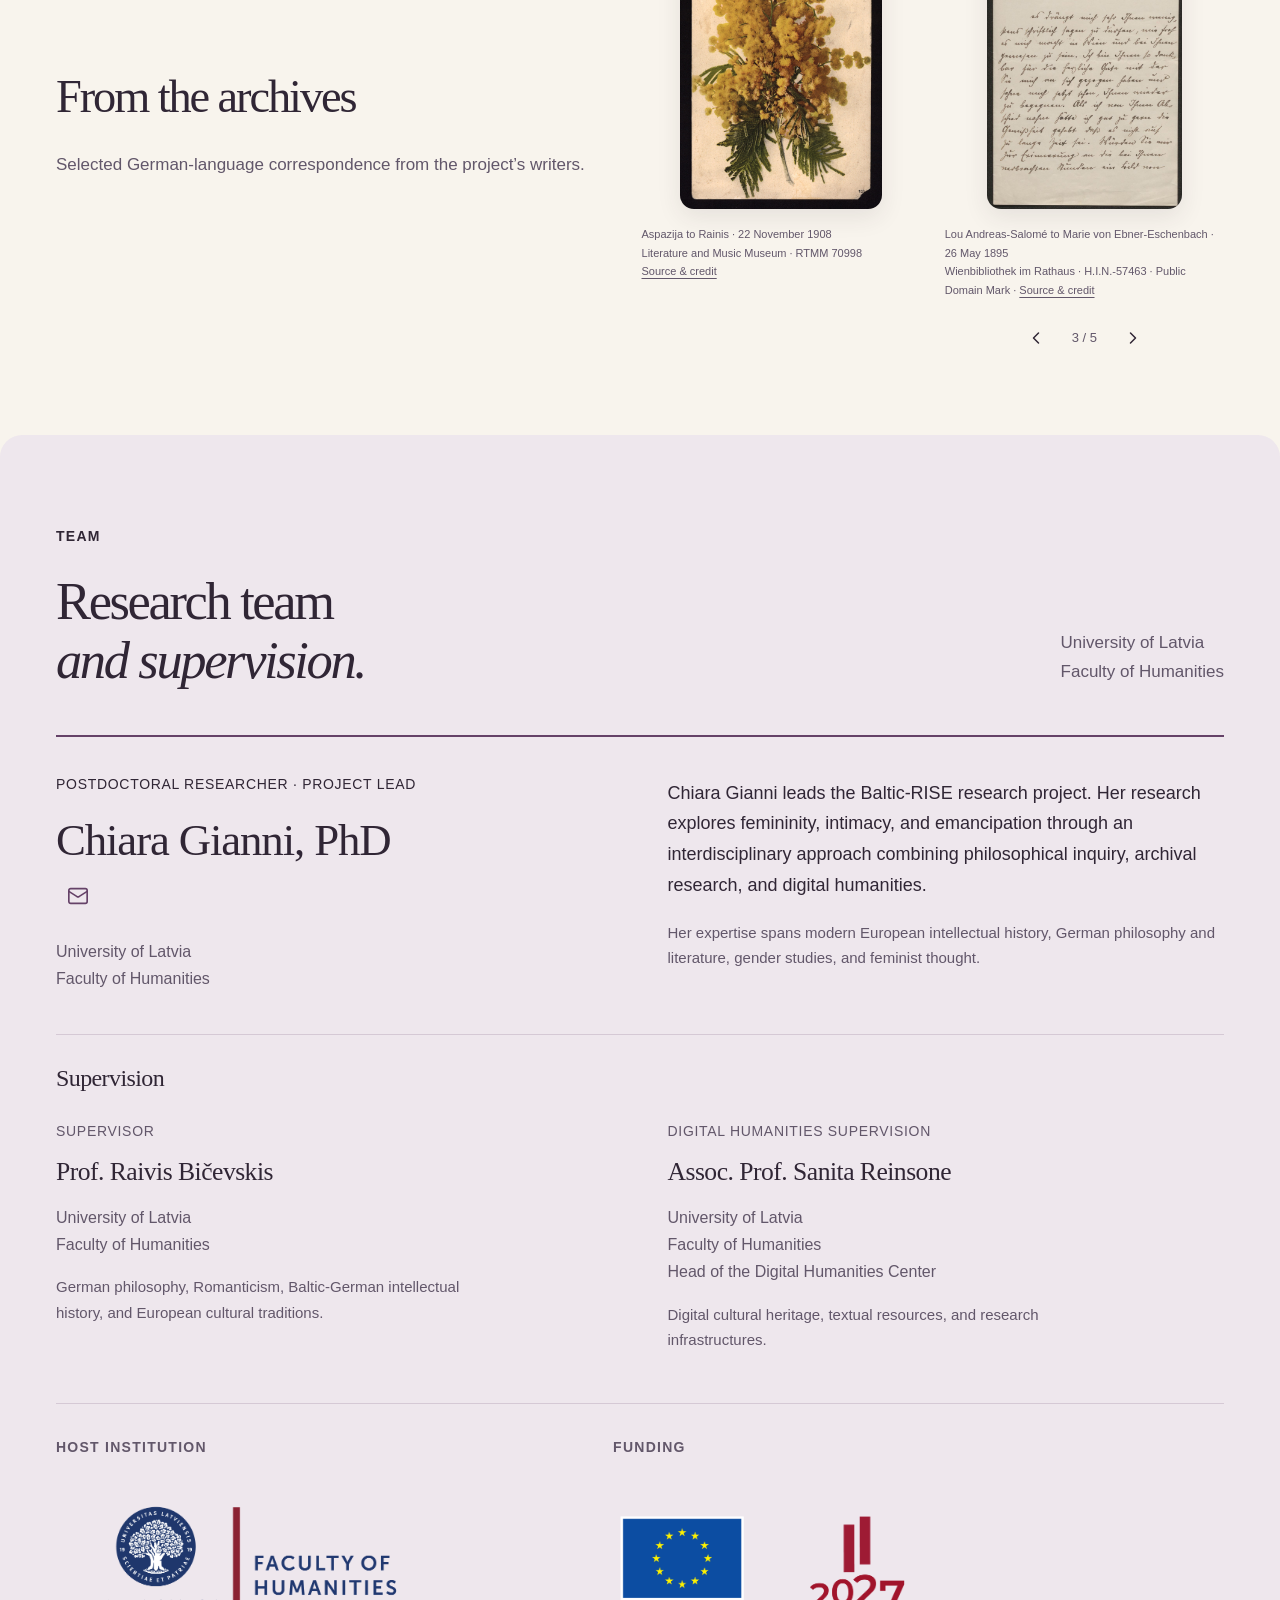
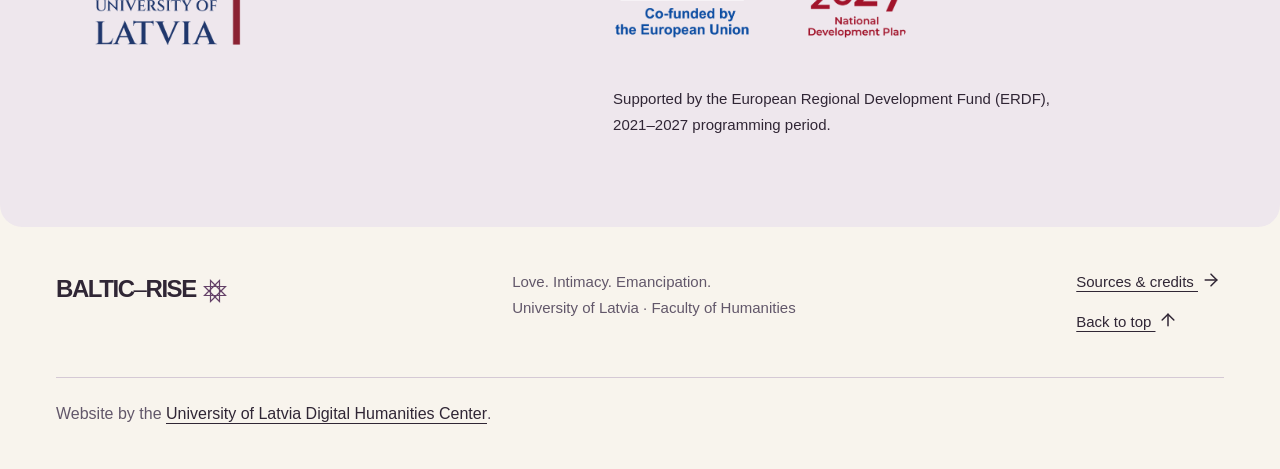
==== commit e280c79f: "Improve phone portraits, map controls and responsive layouts" ====
--- a/index.html
+++ b/index.html
@@ -1,4 +1,4 @@
-<!doctype html><html lang="en"><head><meta charset="utf-8"><meta name="viewport" content="width=device-width, initial-scale=1"><meta name="theme-color" content="#654268"><title>Baltic-RISE – Love. Intimacy. Emancipation.</title><meta name="description" content="Research on women’s German-language writings, correspondence, and intellectual networks in the Baltic Sea region from the late nineteenth to the mid-twentieth century."><meta property="og:title" content="Baltic-RISE – Love. Intimacy. Emancipation."><meta property="og:description" content="Research on women’s German-language writings, correspondence, and intellectual networks in the Baltic Sea region from the late nineteenth to the mid-twentieth century."><meta property="og:type" content="website"><link rel="icon" href="assets/favicon.svg?v=auseklis-1" type="image/svg+xml"><link rel="stylesheet" href="styles.css?v=20261125-original-manuscripts"><script src="preferences.js"></script><script src="portraits.js?v=20261124-sheets" defer></script><script src="flowers.js?v=20261124-letters" defer></script><script src="map-data.js" defer></script><script src="script.js?v=20261124-credits-3" defer></script><script src="connections.js?v=20261123-4" defer></script><noscript><style>.header-tools{display:none}@media(max-width:900px){.header{height:auto;flex-wrap:wrap;padding-block:16px}.header nav{display:flex;position:static;padding:0;border:0;flex-wrap:wrap;gap:8px 16px;width:100%;flex-direction:row}.menu-toggle{display:none}.search{display:none}}</style></noscript></head><body id="top"><svg class="handwriting-filters" width="0" height="0" aria-hidden="true" focusable="false"><defs><filter id="handwriting-ink" color-interpolation-filters="sRGB"><feColorMatrix type="matrix" values="0 0 0 0 .396 0 0 0 0 .259 0 0 0 0 .408 -1.8 -1.8 -1.8 0 3.8"/><feComponentTransfer><feFuncA type="gamma" amplitude="1" exponent="1.8" offset="0"/></feComponentTransfer></filter><filter id="handwriting-cream" color-interpolation-filters="sRGB"><feColorMatrix type="matrix" values="0 0 0 0 .98 0 0 0 0 .95 0 0 0 0 .91 -1.8 -1.8 -1.8 0 3.8"/><feComponentTransfer><feFuncA type="gamma" amplitude="1" exponent="1.8" offset="0"/></feComponentTransfer></filter></defs></svg><a class="skip" href="#main">Skip to content</a><header class="header"><a class="wordmark" href="./" aria-label="Baltic-RISE home">BALTIC<span>–</span>RISE<svg class="icon brand-auseklis" aria-hidden="true" focusable="false" xmlns="http://www.w3.org/2000/svg" width="24" height="24" viewBox="0 0 32 32" fill="none" stroke="currentColor" stroke-width="1.7" stroke-linecap="square" stroke-linejoin="miter"><path d="M10 2 30 22H2L22 2v28L2 10h28L10 30Z"/></svg></a><nav id="navigation" aria-label="Main navigation"><a href="./#about">The project</a><a href="./#women">The women</a><a href="./#places">Places</a><a href="./#corpus">Digital corpus</a><a href="./#team">Team</a></nav><div class="header-tools" role="group" aria-label="Reading preferences"><button id="text-size-toggle" class="icon-button" type="button" aria-label="Increase text size" title="Increase text size"><svg class="icon icon-a-plus " aria-hidden="true" focusable="false" xmlns="http://www.w3.org/2000/svg"
+<!doctype html><html lang="en"><head><meta charset="utf-8"><meta name="viewport" content="width=device-width, initial-scale=1"><meta name="theme-color" content="#654268"><title>Baltic-RISE – Love. Intimacy. Emancipation.</title><meta name="description" content="Research on women’s German-language writings, correspondence, and intellectual networks in the Baltic Sea region from the late nineteenth to the mid-twentieth century."><meta property="og:title" content="Baltic-RISE – Love. Intimacy. Emancipation."><meta property="og:description" content="Research on women’s German-language writings, correspondence, and intellectual networks in the Baltic Sea region from the late nineteenth to the mid-twentieth century."><meta property="og:type" content="website"><link rel="icon" href="assets/favicon.svg?v=auseklis-1" type="image/svg+xml"><link rel="stylesheet" href="styles.css?v=20261125-mobile-review"><script src="preferences.js"></script><script src="portraits.js?v=20261124-sheets" defer></script><script src="flowers.js?v=20261124-letters" defer></script><script src="map-data.js" defer></script><script src="script.js?v=20261125-mobile-review" defer></script><script src="connections.js?v=20261123-4" defer></script><noscript><style>.header-tools{display:none}@media(max-width:900px){.header{height:auto;flex-wrap:wrap;padding-block:16px}.header nav{display:flex;position:static;padding:0;border:0;flex-wrap:wrap;gap:8px 16px;width:100%;flex-direction:row}.menu-toggle{display:none}.search{display:none}}</style></noscript></head><body id="top"><svg class="handwriting-filters" width="0" height="0" aria-hidden="true" focusable="false"><defs><filter id="handwriting-ink" color-interpolation-filters="sRGB"><feColorMatrix type="matrix" values="0 0 0 0 .396 0 0 0 0 .259 0 0 0 0 .408 -1.8 -1.8 -1.8 0 3.8"/><feComponentTransfer><feFuncA type="gamma" amplitude="1" exponent="1.8" offset="0"/></feComponentTransfer></filter><filter id="handwriting-cream" color-interpolation-filters="sRGB"><feColorMatrix type="matrix" values="0 0 0 0 .98 0 0 0 0 .95 0 0 0 0 .91 -1.8 -1.8 -1.8 0 3.8"/><feComponentTransfer><feFuncA type="gamma" amplitude="1" exponent="1.8" offset="0"/></feComponentTransfer></filter></defs></svg><a class="skip" href="#main">Skip to content</a><header class="header"><a class="wordmark" href="./" aria-label="Baltic-RISE home">BALTIC<span>–</span>RISE<svg class="icon brand-auseklis" aria-hidden="true" focusable="false" xmlns="http://www.w3.org/2000/svg" width="24" height="24" viewBox="0 0 32 32" fill="none" stroke="currentColor" stroke-width="1.7" stroke-linecap="square" stroke-linejoin="miter"><path d="M10 2 30 22H2L22 2v28L2 10h28L10 30Z"/></svg></a><nav id="navigation" aria-label="Main navigation"><a href="./#about">The project</a><a href="./#women">The women</a><a href="./#places">Places</a><a href="./#corpus">Digital corpus</a><a href="./#team">Team</a></nav><div class="header-tools" role="group" aria-label="Reading preferences"><button id="text-size-toggle" class="icon-button" type="button" aria-label="Increase text size" title="Increase text size"><svg class="icon icon-a-plus " aria-hidden="true" focusable="false" xmlns="http://www.w3.org/2000/svg"
   width="24"
   height="24"
   viewBox="0 0 24 24"
@@ -67,7 +67,7 @@
 >
   <path d="M12 5v14" />
   <path d="m19 12-7 7-7-7" />
-</svg></a></div><div class="hero-visual"><div class="portrait-composition"><img data-flower-hero class="hero-mimosa" src="assets/manuscripts/mimosa-cutout.png" alt="" aria-hidden="true"><figure class="portrait portrait-left"><img src="assets/ellen.jpg" alt="Ellen Key, photographed by A. Apelgren in 1885" width="1385" height="1779"><figcaption><a href="credits.html#credit-ellen">Ellen Key</a> <span>1849–1926</span></figcaption></figure><figure class="portrait portrait-middle"><img src="assets/lou.jpg" alt="Lou Andreas-Salomé, photographed by Hofatelier Elvira around 1897" width="2268" height="3304"><figcaption><a href="credits.html#credit-lou">Lou Andreas-Salomé</a> <span>1861–1937</span></figcaption></figure><figure class="portrait portrait-right"><img src="assets/aspazija.jpg" alt="Aspazija, photographed around 1912 or earlier" width="773" height="1200"><figcaption><a href="credits.html#credit-aspazija">Aspazija</a> <span>1865–1943</span></figcaption></figure></div></div></section><div class="intro-strip wrap"><span>Twelve women writers and thinkers</span><span>German-language writings & correspondence</span><a href="#about">Discover the project <svg class="icon icon-arrow-down " aria-hidden="true" focusable="false"   xmlns="http://www.w3.org/2000/svg"
+</svg></a></div><div class="hero-visual"><div class="portrait-composition" role="region" aria-label="Historical portraits" tabindex="0"><img data-flower-hero class="hero-mimosa" src="assets/manuscripts/mimosa-cutout.png" alt="" aria-hidden="true"><figure class="portrait portrait-left"><img src="assets/ellen.jpg" alt="Ellen Key, photographed by A. Apelgren in 1885" width="1385" height="1779"><figcaption><a href="credits.html#credit-ellen">Ellen Key</a> <span>1849–1926</span></figcaption></figure><figure class="portrait portrait-middle"><img src="assets/lou.jpg" alt="Lou Andreas-Salomé, photographed by Hofatelier Elvira around 1897" width="2268" height="3304"><figcaption><a href="credits.html#credit-lou">Lou Andreas-Salomé</a> <span>1861–1937</span></figcaption></figure><figure class="portrait portrait-right"><img src="assets/aspazija.jpg" alt="Aspazija, photographed around 1912 or earlier" width="773" height="1200"><figcaption><a href="credits.html#credit-aspazija">Aspazija</a> <span>1865–1943</span></figcaption></figure></div><p class="portrait-swipe-hint">Swipe to see more portraits</p></div></section><div class="intro-strip wrap"><span>Twelve women writers and thinkers</span><span>German-language writings & correspondence</span><a href="#about">Discover the project <svg class="icon icon-arrow-down " aria-hidden="true" focusable="false"   xmlns="http://www.w3.org/2000/svg"
   width="24"
   height="24"
   viewBox="0 0 24 24"
--- a/styles.css
+++ b/styles.css
@@ -336,3 +336,57 @@
 .postcard-window,.gallery-image-window,#corpus-manuscript .postcard-window,#corpus-manuscript .postcard-window img{border-radius:var(--radius-inner)}
 #archive-gallery[data-manuscript="ellen"] .gallery-image-window{border-radius:var(--radius-inner)}
 .archival-composition .archival-letter{clip-path:inset(6% 7% 5% round var(--radius-inner))}
+
+/* Give portraits room to breathe on phones; the next card hints at swiping. */
+.portrait-swipe-hint{display:none}
+@media(max-width:600px){
+ .hero-visual{margin-top:28px;padding-top:0;min-width:0}
+ .hero .portrait-composition{display:flex;align-items:stretch;gap:16px;position:relative;height:auto;max-width:none;margin:0 -8px;padding:12px 8px 20px;overflow-x:auto;overflow-y:hidden;scroll-snap-type:x mandatory;scroll-padding-inline:8px;overscroll-behavior-x:contain;-webkit-overflow-scrolling:touch;isolation:isolate}
+ .hero .portrait{position:relative;inset:auto;flex:0 0 min(76%,300px);width:auto;min-width:0;transform:none!important;margin:0;padding:8px 8px 0;border-radius:20px;box-shadow:none;scroll-snap-align:start;scroll-snap-stop:normal;z-index:1}
+ .hero .portrait img{width:100%;height:clamp(230px,68vw,330px);object-fit:cover;object-position:center top;border-radius:12px}
+ .hero .portrait figcaption{font-size:1rem;line-height:1.4;overflow-wrap:anywhere;padding:12px 4px 14px}
+ .hero .portrait figcaption span{display:block;font-size:.875rem;margin-top:4px}
+ .hero .portrait:hover,.hero .portrait:focus-within{transform:none!important;translate:none}
+ .hero .hero-mimosa{width:260px;height:100%;left:100px;top:0;transform:rotate(9deg);object-fit:contain}
+ .portrait-swipe-hint{display:block;font-size:.875rem;line-height:1.5;color:var(--muted);margin:0 0 8px}
+ .hero .portrait-composition:focus-visible{outline:2px solid var(--focus);outline-offset:3px;border-radius:20px}
+}
+
+/* Phone layouts prioritise names, map selection and comfortable touch targets. */
+.map-place[role="button"]{cursor:pointer}.map-place:focus-visible{outline:none}.map-place:focus-visible .map-dot{stroke:var(--focus);stroke-width:4px}
+@media(max-width:600px){
+ body{overflow-x:clip}
+ .section{padding-block:48px}.corpus-section{padding-block:48px}.section-heading{margin-bottom:26px}
+ .about .archival-composition{height:305px;margin-top:24px;max-width:360px}
+ .about .archival-composition .mimosa-cutout{height:270px}.about .archival-composition .archival-letter{height:210px;top:55px}
+ .archival-composition figcaption{font-size:.875rem;line-height:1.5}
+ .women-timeline .person summary{grid-template-columns:minmax(0,1fr) 24px;gap:6px 12px;padding:18px 0}
+ .women-timeline .person-identity{grid-template-columns:40px minmax(0,1fr);column-gap:12px}
+ .women-timeline .person-identity .person-thumbnail{width:40px;height:56px}
+ .women-timeline .person-name{font-size:1.3rem;line-height:1.25}
+ .women-timeline summary>.plus{grid-column:2;grid-row:1}
+ .women-timeline summary>.timeline-track{grid-column:1/-1;grid-row:2;height:20px;min-height:20px;margin-left:52px}
+ .women-axis>span{display:none}.women-axis>div{left:52px;right:0}.women-axis{height:30px;margin-top:16px}
+ .map-layout{display:flex;flex-direction:column;gap:0}.map-sidebar{display:contents}
+ .map-sidebar>.field-label{order:0;font-size:1rem;color:var(--ink);margin-bottom:6px}
+ .map-sidebar>.writer-picker,.map-sidebar>select{order:1;margin-bottom:20px}
+ .map-canvas{order:2}.map-panel{order:3;padding-top:20px}
+ .map-toolbar{gap:10px 20px;padding:12px 14px 4px}.map-toolbar button{font-size:.9375rem}
+ .baltic-map{height:auto;min-height:250px;flex:none;aspect-ratio:1.35}
+ .baltic-map:not(.zoomed) .map-label{display:block;font-size:31px;letter-spacing:1px;opacity:.8}
+ .baltic-map .map-place.selected .map-point-label{display:block}
+ .map-caption{font-size:.875rem;line-height:1.45;padding:10px 14px}
+ .map-panel h3{font-size:1.7rem}.map-panel .eyebrow{margin-bottom:6px}.map-panel>p:not(.eyebrow){margin:4px 0 0}
+ .map-panel ul{display:grid;grid-template-columns:repeat(2,minmax(0,1fr));gap:4px 18px;margin-top:14px;font-size:1rem;line-height:1.45}
+ .map-panel li a{min-height:44px;display:flex;align-items:center;padding-block:7px}
+ .place-buttons{flex-wrap:nowrap;overflow-x:auto;gap:20px;padding:8px 0;margin-top:16px;overscroll-behavior-x:contain}
+ .place-button{flex:0 0 auto;white-space:nowrap;font-size:1rem}
+ .connections-playground{height:1080px}
+ #corpus-manuscript .postcard-window img{max-height:230px}
+ .team-grid h3{font-size:1.8rem}.supervision-grid{gap:28px}
+ .institution-row{margin-top:32px}.footer{padding-block:30px}
+}
+
+@media(max-width:600px){.places-section{--writer-highlight:#93600e}[data-theme="dark"] .places-section{--writer-highlight:#e9b65e}}
+@media(max-width:600px){.corpus-grid h2{font-size:clamp(2rem,9vw,2.8rem)}.map-toolbar button{min-height:44px}}
+.map-place:focus{outline:none}.map-place{ -webkit-tap-highlight-color:transparent }
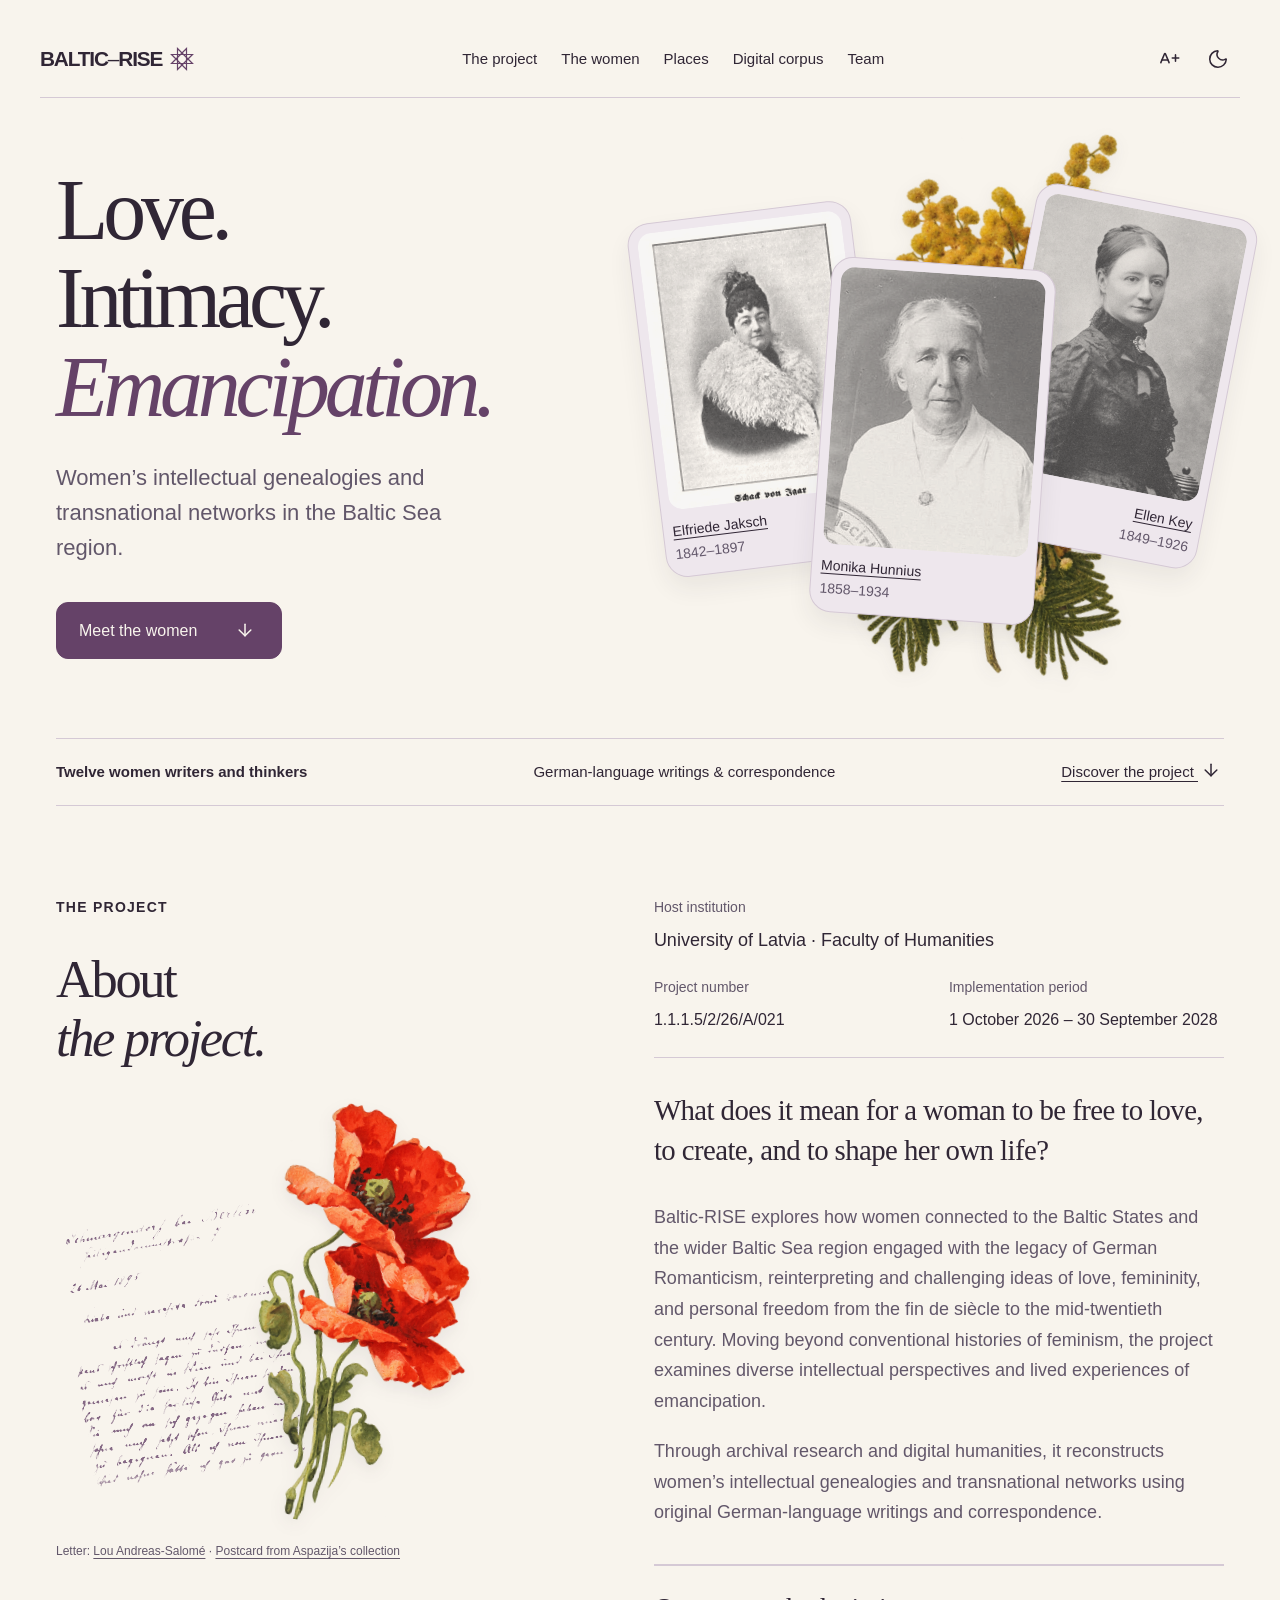
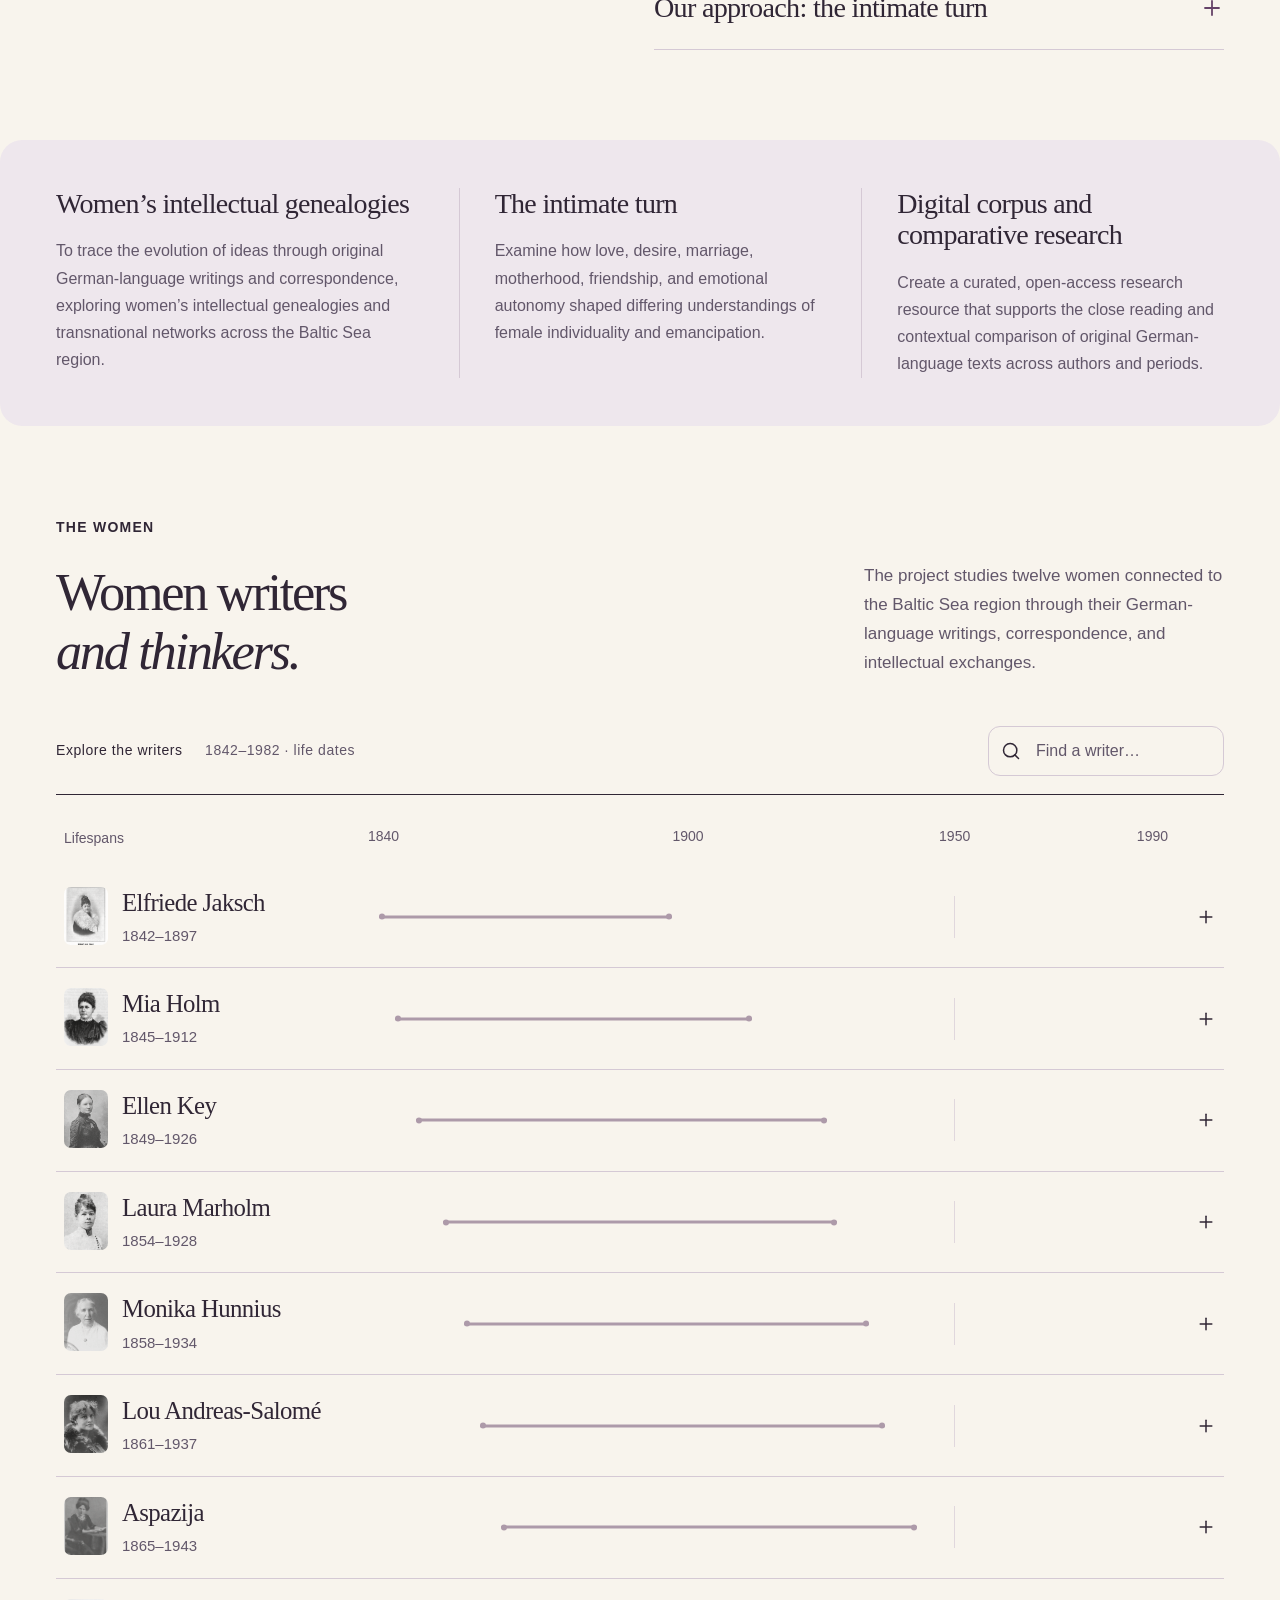
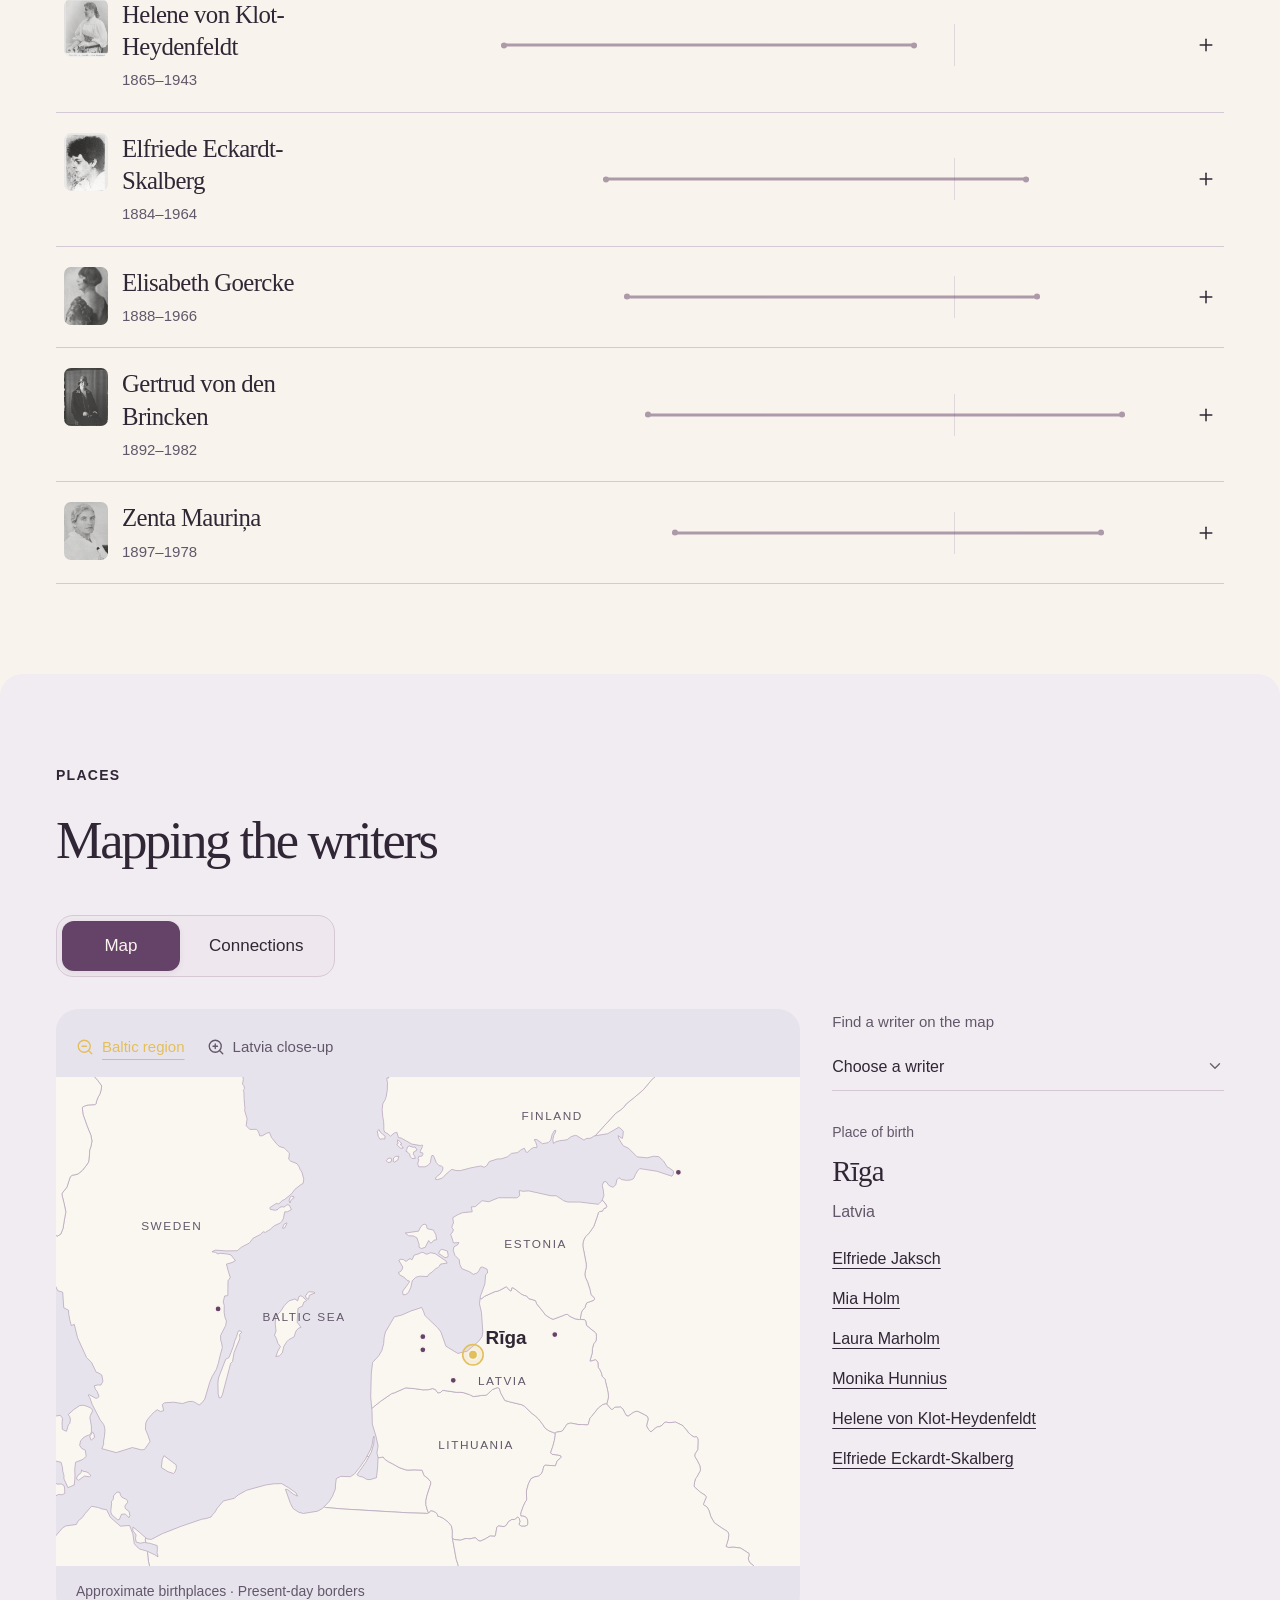
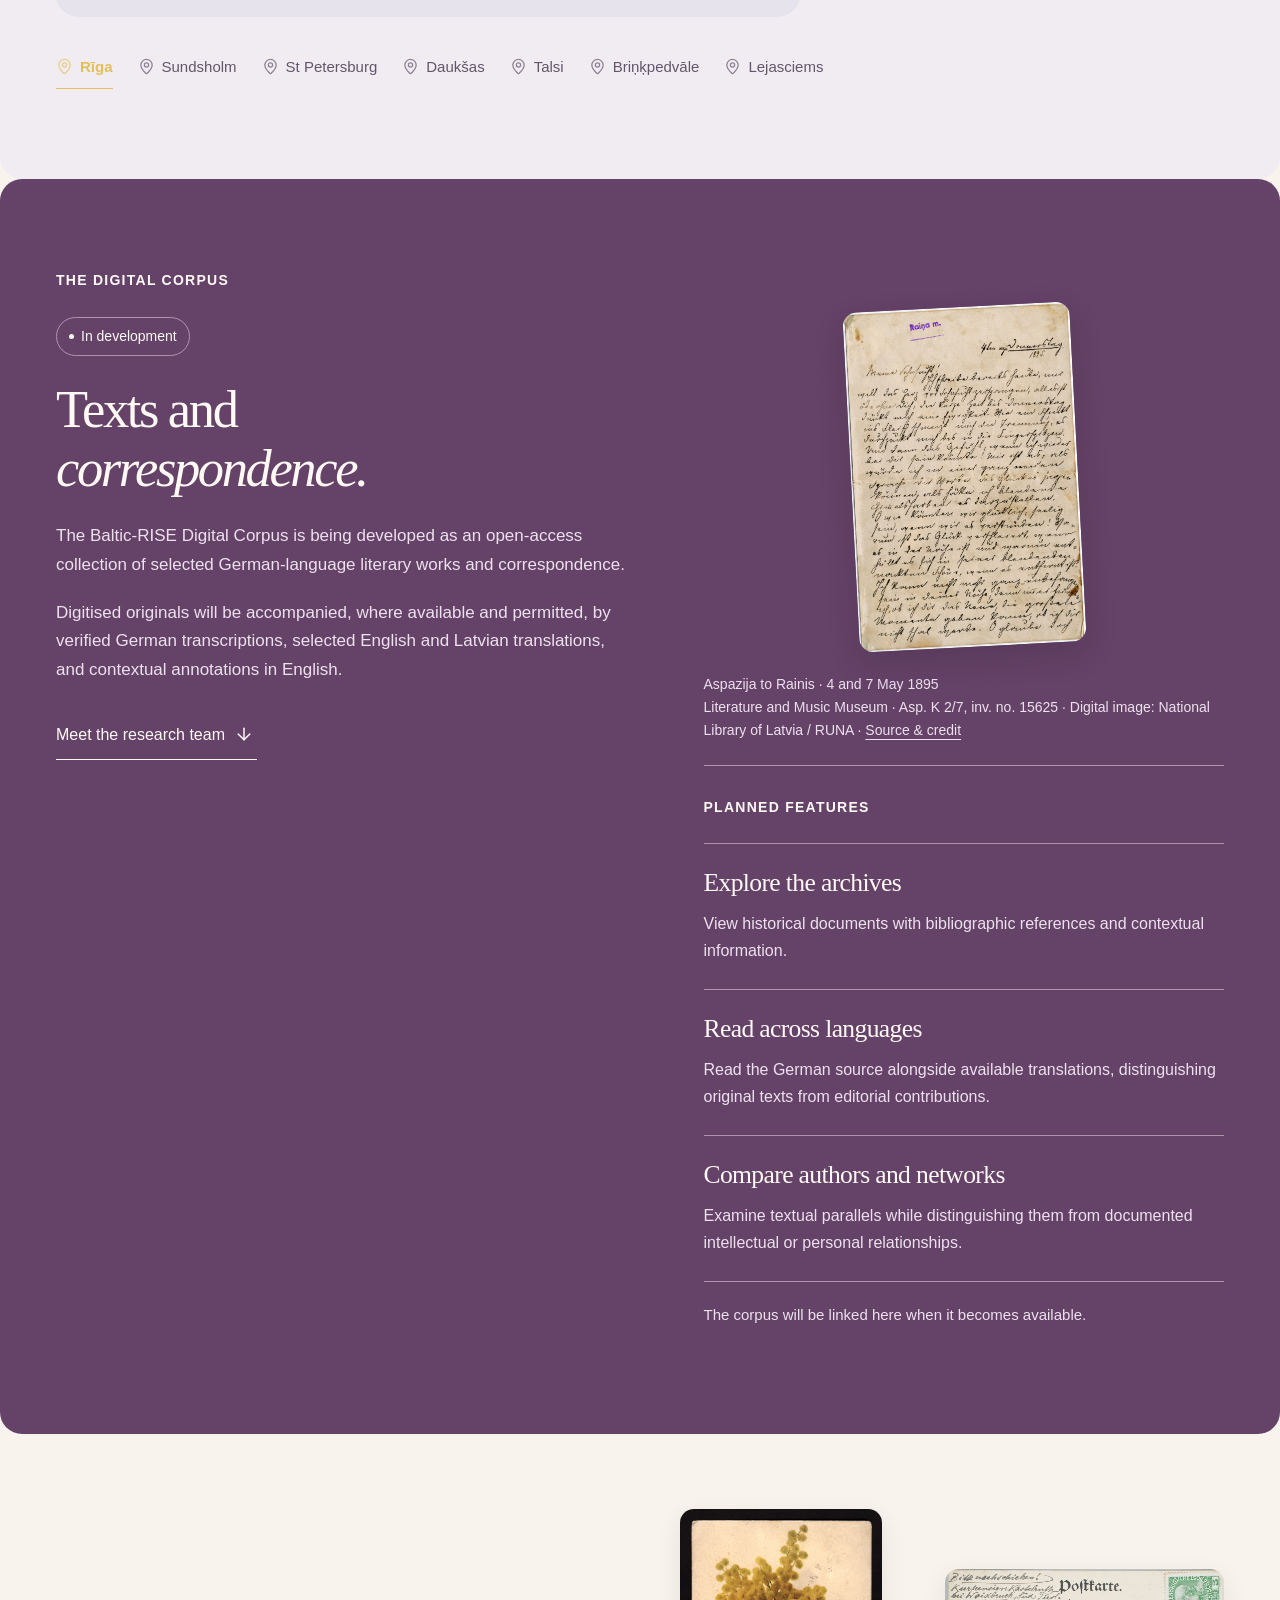
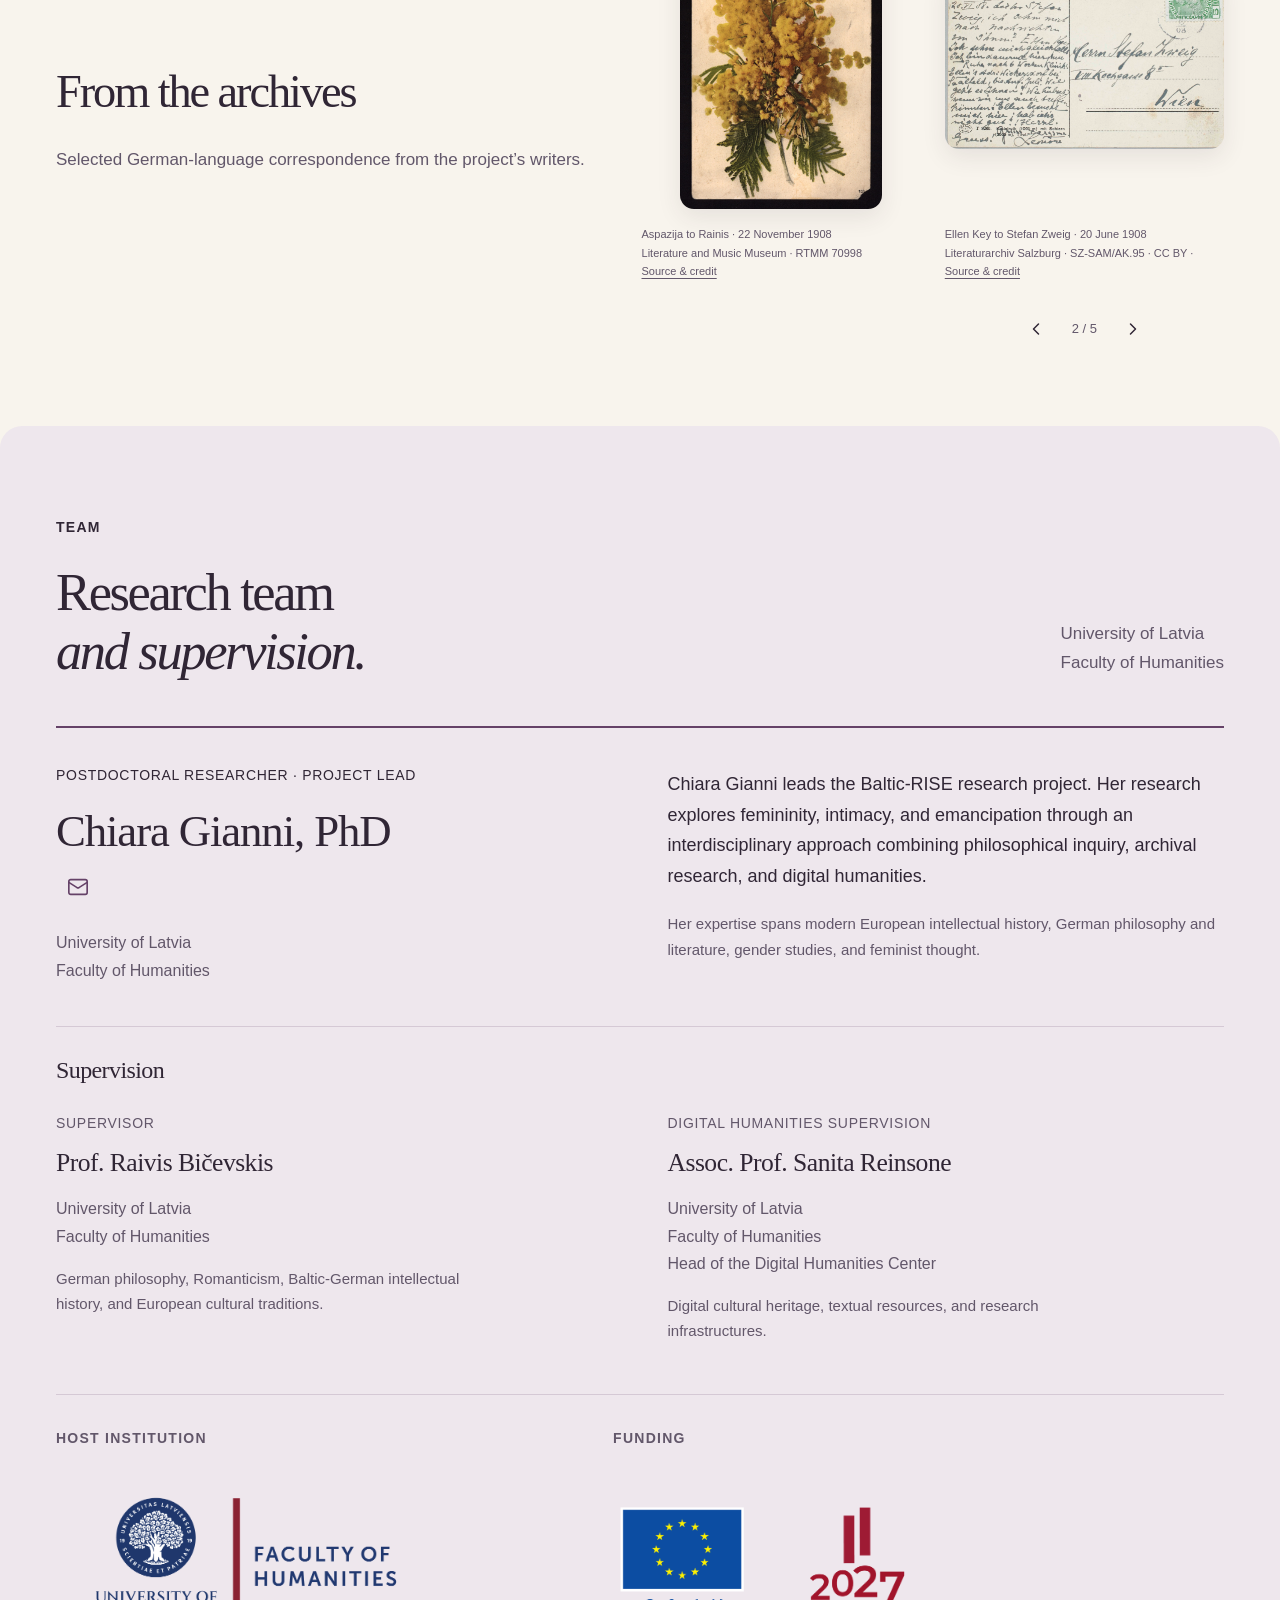
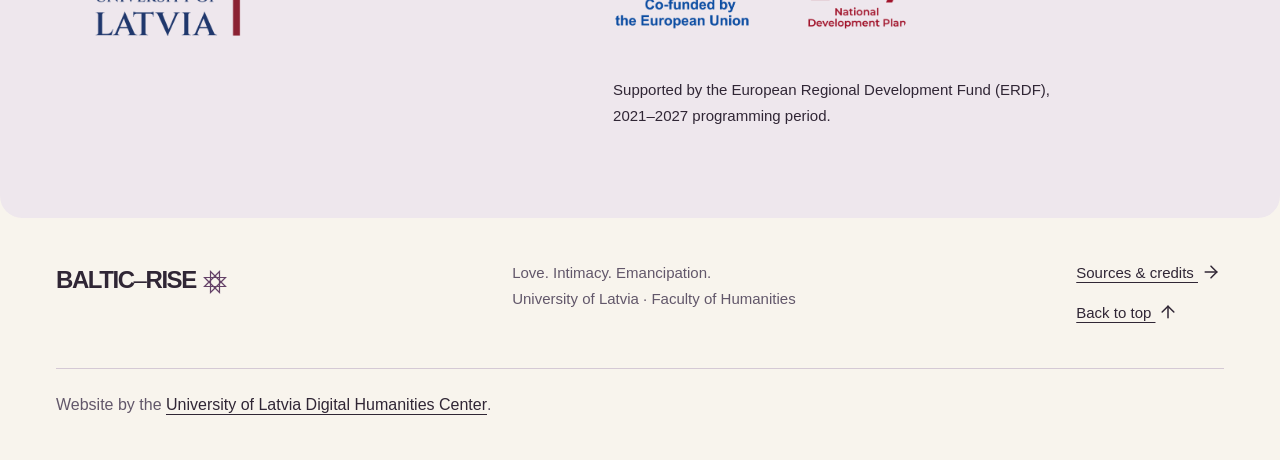
==== commit 0a9178d5: "Remove image supply and technical processing notes from public credits" ====
--- a/index.html
+++ b/index.html
@@ -1,4 +1,4 @@
-<!doctype html><html lang="en"><head><meta charset="utf-8"><meta name="viewport" content="width=device-width, initial-scale=1"><meta name="theme-color" content="#654268"><title>Baltic-RISE – Love. Intimacy. Emancipation.</title><meta name="description" content="Research on women’s German-language writings, correspondence, and intellectual networks in the Baltic Sea region from the late nineteenth to the mid-twentieth century."><meta property="og:title" content="Baltic-RISE – Love. Intimacy. Emancipation."><meta property="og:description" content="Research on women’s German-language writings, correspondence, and intellectual networks in the Baltic Sea region from the late nineteenth to the mid-twentieth century."><meta property="og:type" content="website"><link rel="icon" href="assets/favicon.svg?v=auseklis-1" type="image/svg+xml"><link rel="stylesheet" href="styles.css?v=20261125-mobile-review"><script src="preferences.js"></script><script src="portraits.js?v=20261124-sheets" defer></script><script src="flowers.js?v=20261124-letters" defer></script><script src="map-data.js" defer></script><script src="script.js?v=20261125-mobile-review" defer></script><script src="connections.js?v=20261123-4" defer></script><noscript><style>.header-tools{display:none}@media(max-width:900px){.header{height:auto;flex-wrap:wrap;padding-block:16px}.header nav{display:flex;position:static;padding:0;border:0;flex-wrap:wrap;gap:8px 16px;width:100%;flex-direction:row}.menu-toggle{display:none}.search{display:none}}</style></noscript></head><body id="top"><svg class="handwriting-filters" width="0" height="0" aria-hidden="true" focusable="false"><defs><filter id="handwriting-ink" color-interpolation-filters="sRGB"><feColorMatrix type="matrix" values="0 0 0 0 .396 0 0 0 0 .259 0 0 0 0 .408 -1.8 -1.8 -1.8 0 3.8"/><feComponentTransfer><feFuncA type="gamma" amplitude="1" exponent="1.8" offset="0"/></feComponentTransfer></filter><filter id="handwriting-cream" color-interpolation-filters="sRGB"><feColorMatrix type="matrix" values="0 0 0 0 .98 0 0 0 0 .95 0 0 0 0 .91 -1.8 -1.8 -1.8 0 3.8"/><feComponentTransfer><feFuncA type="gamma" amplitude="1" exponent="1.8" offset="0"/></feComponentTransfer></filter></defs></svg><a class="skip" href="#main">Skip to content</a><header class="header"><a class="wordmark" href="./" aria-label="Baltic-RISE home">BALTIC<span>–</span>RISE<svg class="icon brand-auseklis" aria-hidden="true" focusable="false" xmlns="http://www.w3.org/2000/svg" width="24" height="24" viewBox="0 0 32 32" fill="none" stroke="currentColor" stroke-width="1.7" stroke-linecap="square" stroke-linejoin="miter"><path d="M10 2 30 22H2L22 2v28L2 10h28L10 30Z"/></svg></a><nav id="navigation" aria-label="Main navigation"><a href="./#about">The project</a><a href="./#women">The women</a><a href="./#places">Places</a><a href="./#corpus">Digital corpus</a><a href="./#team">Team</a></nav><div class="header-tools" role="group" aria-label="Reading preferences"><button id="text-size-toggle" class="icon-button" type="button" aria-label="Increase text size" title="Increase text size"><svg class="icon icon-a-plus " aria-hidden="true" focusable="false" xmlns="http://www.w3.org/2000/svg"
+<!doctype html><html lang="en"><head><meta charset="utf-8"><meta name="viewport" content="width=device-width, initial-scale=1"><meta name="theme-color" content="#654268"><title>Baltic-RISE – Love. Intimacy. Emancipation.</title><meta name="description" content="Research on women’s German-language writings, correspondence, and intellectual networks in the Baltic Sea region from the late nineteenth to the mid-twentieth century."><meta property="og:title" content="Baltic-RISE – Love. Intimacy. Emancipation."><meta property="og:description" content="Research on women’s German-language writings, correspondence, and intellectual networks in the Baltic Sea region from the late nineteenth to the mid-twentieth century."><meta property="og:type" content="website"><link rel="icon" href="assets/favicon.svg?v=auseklis-1" type="image/svg+xml"><link rel="stylesheet" href="styles.css?v=20261125-mobile-review"><script src="preferences.js"></script><script src="portraits.js?v=20261125-credits-clean" defer></script><script src="flowers.js?v=20261124-letters" defer></script><script src="map-data.js" defer></script><script src="script.js?v=20261125-mobile-review" defer></script><script src="connections.js?v=20261123-4" defer></script><noscript><style>.header-tools{display:none}@media(max-width:900px){.header{height:auto;flex-wrap:wrap;padding-block:16px}.header nav{display:flex;position:static;padding:0;border:0;flex-wrap:wrap;gap:8px 16px;width:100%;flex-direction:row}.menu-toggle{display:none}.search{display:none}}</style></noscript></head><body id="top"><svg class="handwriting-filters" width="0" height="0" aria-hidden="true" focusable="false"><defs><filter id="handwriting-ink" color-interpolation-filters="sRGB"><feColorMatrix type="matrix" values="0 0 0 0 .396 0 0 0 0 .259 0 0 0 0 .408 -1.8 -1.8 -1.8 0 3.8"/><feComponentTransfer><feFuncA type="gamma" amplitude="1" exponent="1.8" offset="0"/></feComponentTransfer></filter><filter id="handwriting-cream" color-interpolation-filters="sRGB"><feColorMatrix type="matrix" values="0 0 0 0 .98 0 0 0 0 .95 0 0 0 0 .91 -1.8 -1.8 -1.8 0 3.8"/><feComponentTransfer><feFuncA type="gamma" amplitude="1" exponent="1.8" offset="0"/></feComponentTransfer></filter></defs></svg><a class="skip" href="#main">Skip to content</a><header class="header"><a class="wordmark" href="./" aria-label="Baltic-RISE home">BALTIC<span>–</span>RISE<svg class="icon brand-auseklis" aria-hidden="true" focusable="false" xmlns="http://www.w3.org/2000/svg" width="24" height="24" viewBox="0 0 32 32" fill="none" stroke="currentColor" stroke-width="1.7" stroke-linecap="square" stroke-linejoin="miter"><path d="M10 2 30 22H2L22 2v28L2 10h28L10 30Z"/></svg></a><nav id="navigation" aria-label="Main navigation"><a href="./#about">The project</a><a href="./#women">The women</a><a href="./#places">Places</a><a href="./#corpus">Digital corpus</a><a href="./#team">Team</a></nav><div class="header-tools" role="group" aria-label="Reading preferences"><button id="text-size-toggle" class="icon-button" type="button" aria-label="Increase text size" title="Increase text size"><svg class="icon icon-a-plus " aria-hidden="true" focusable="false" xmlns="http://www.w3.org/2000/svg"
   width="24"
   height="24"
   viewBox="0 0 24 24"
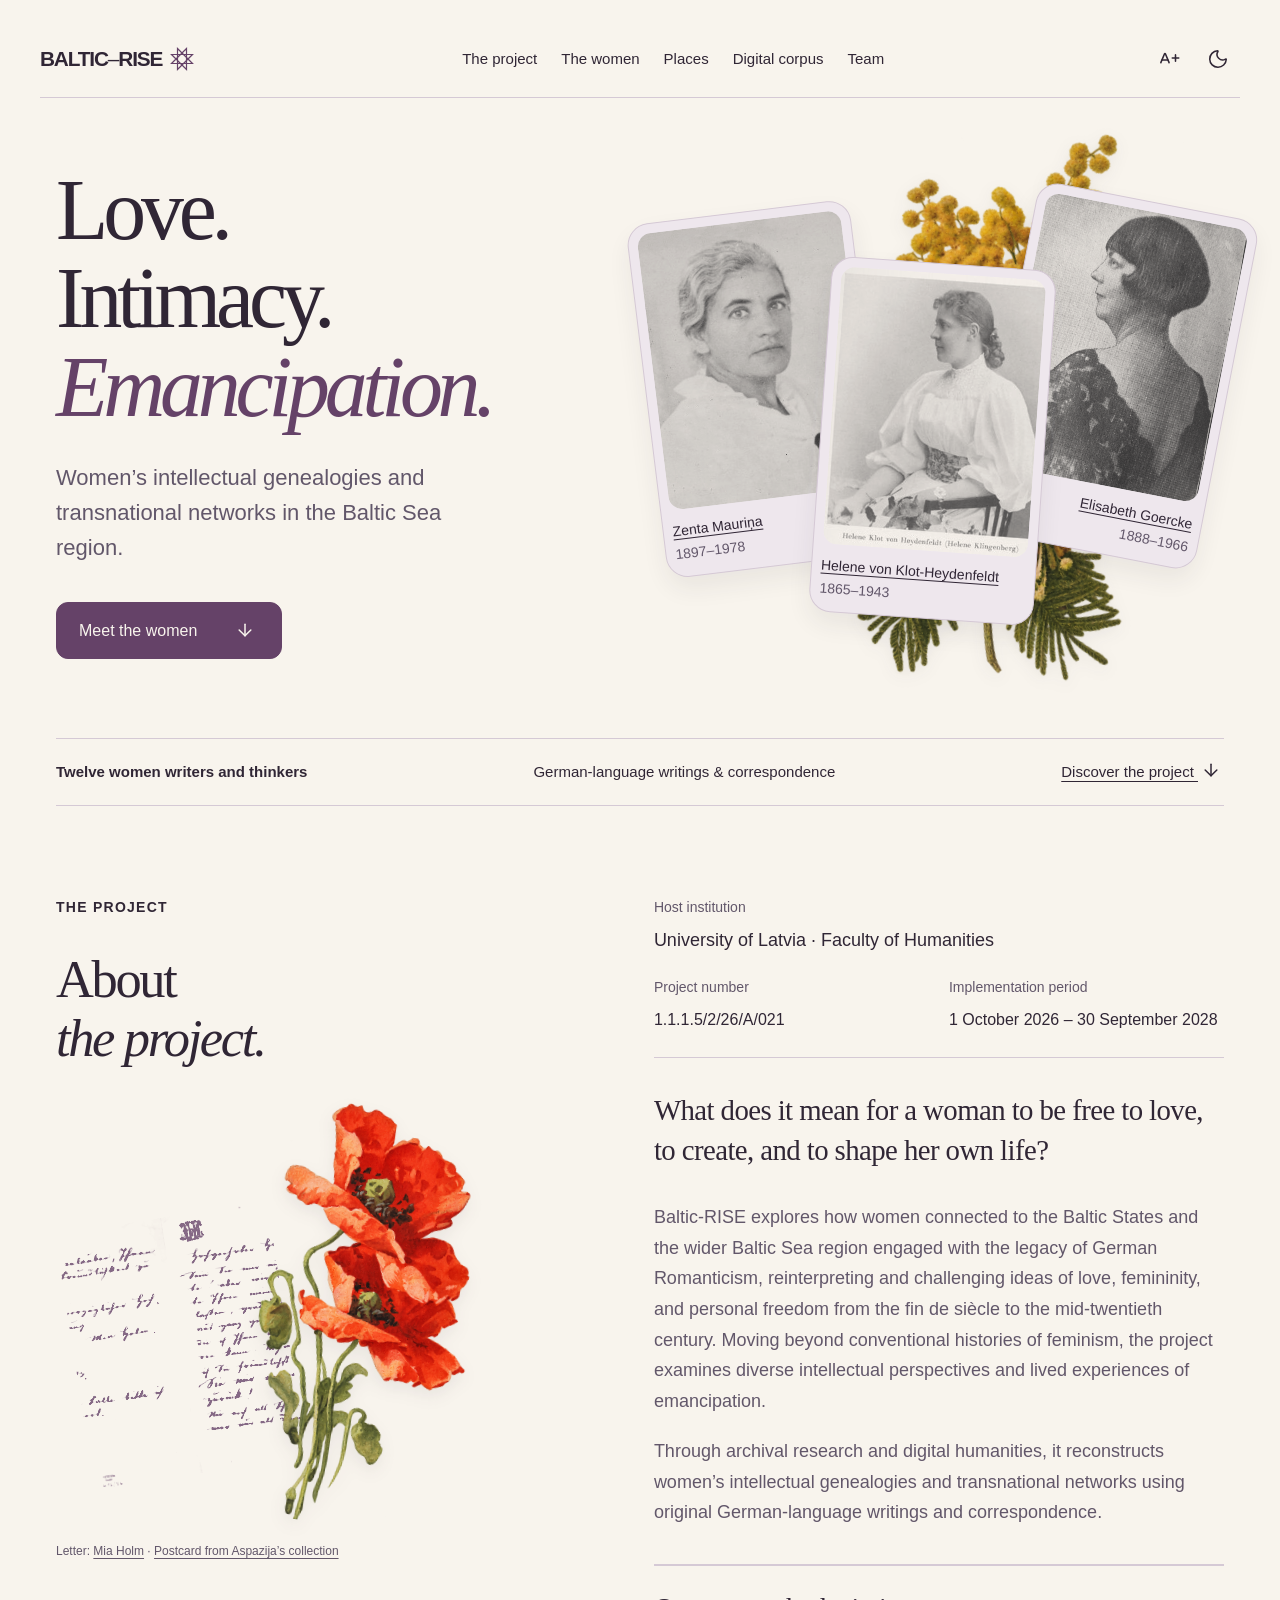
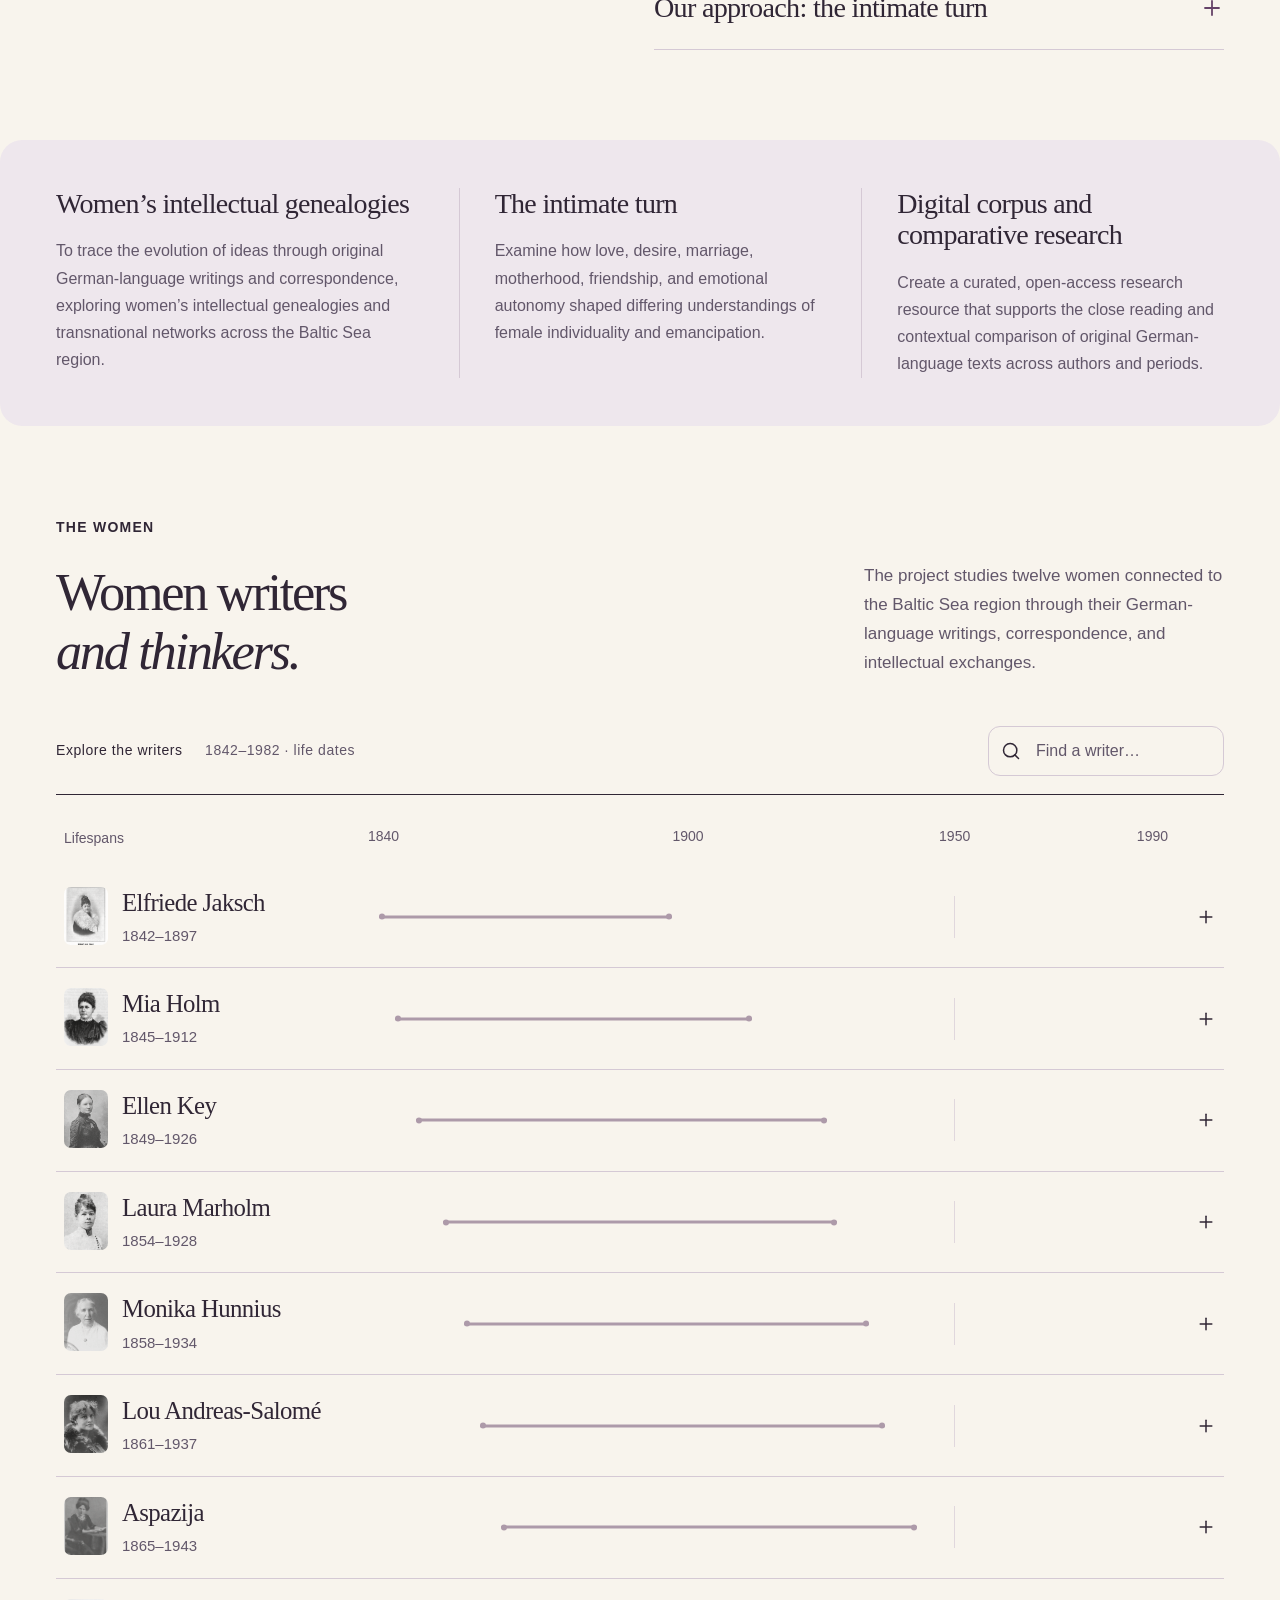
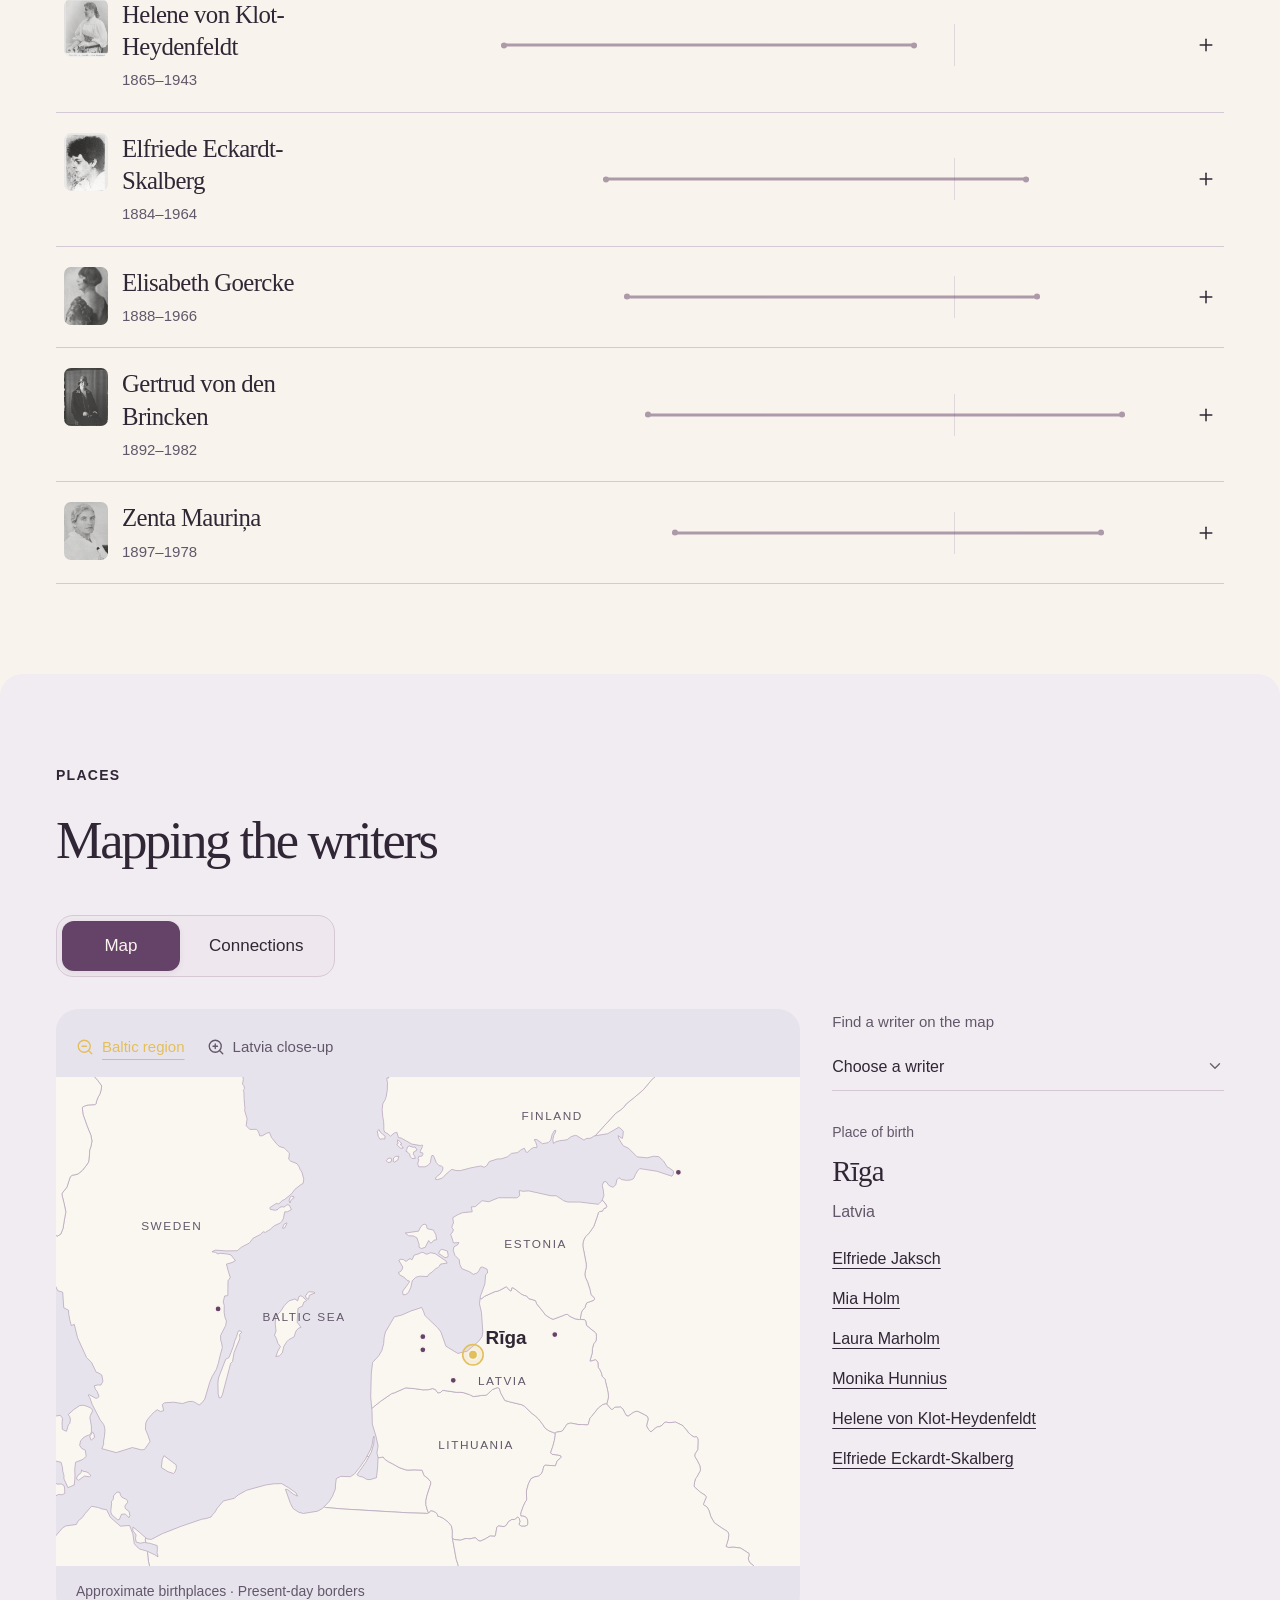
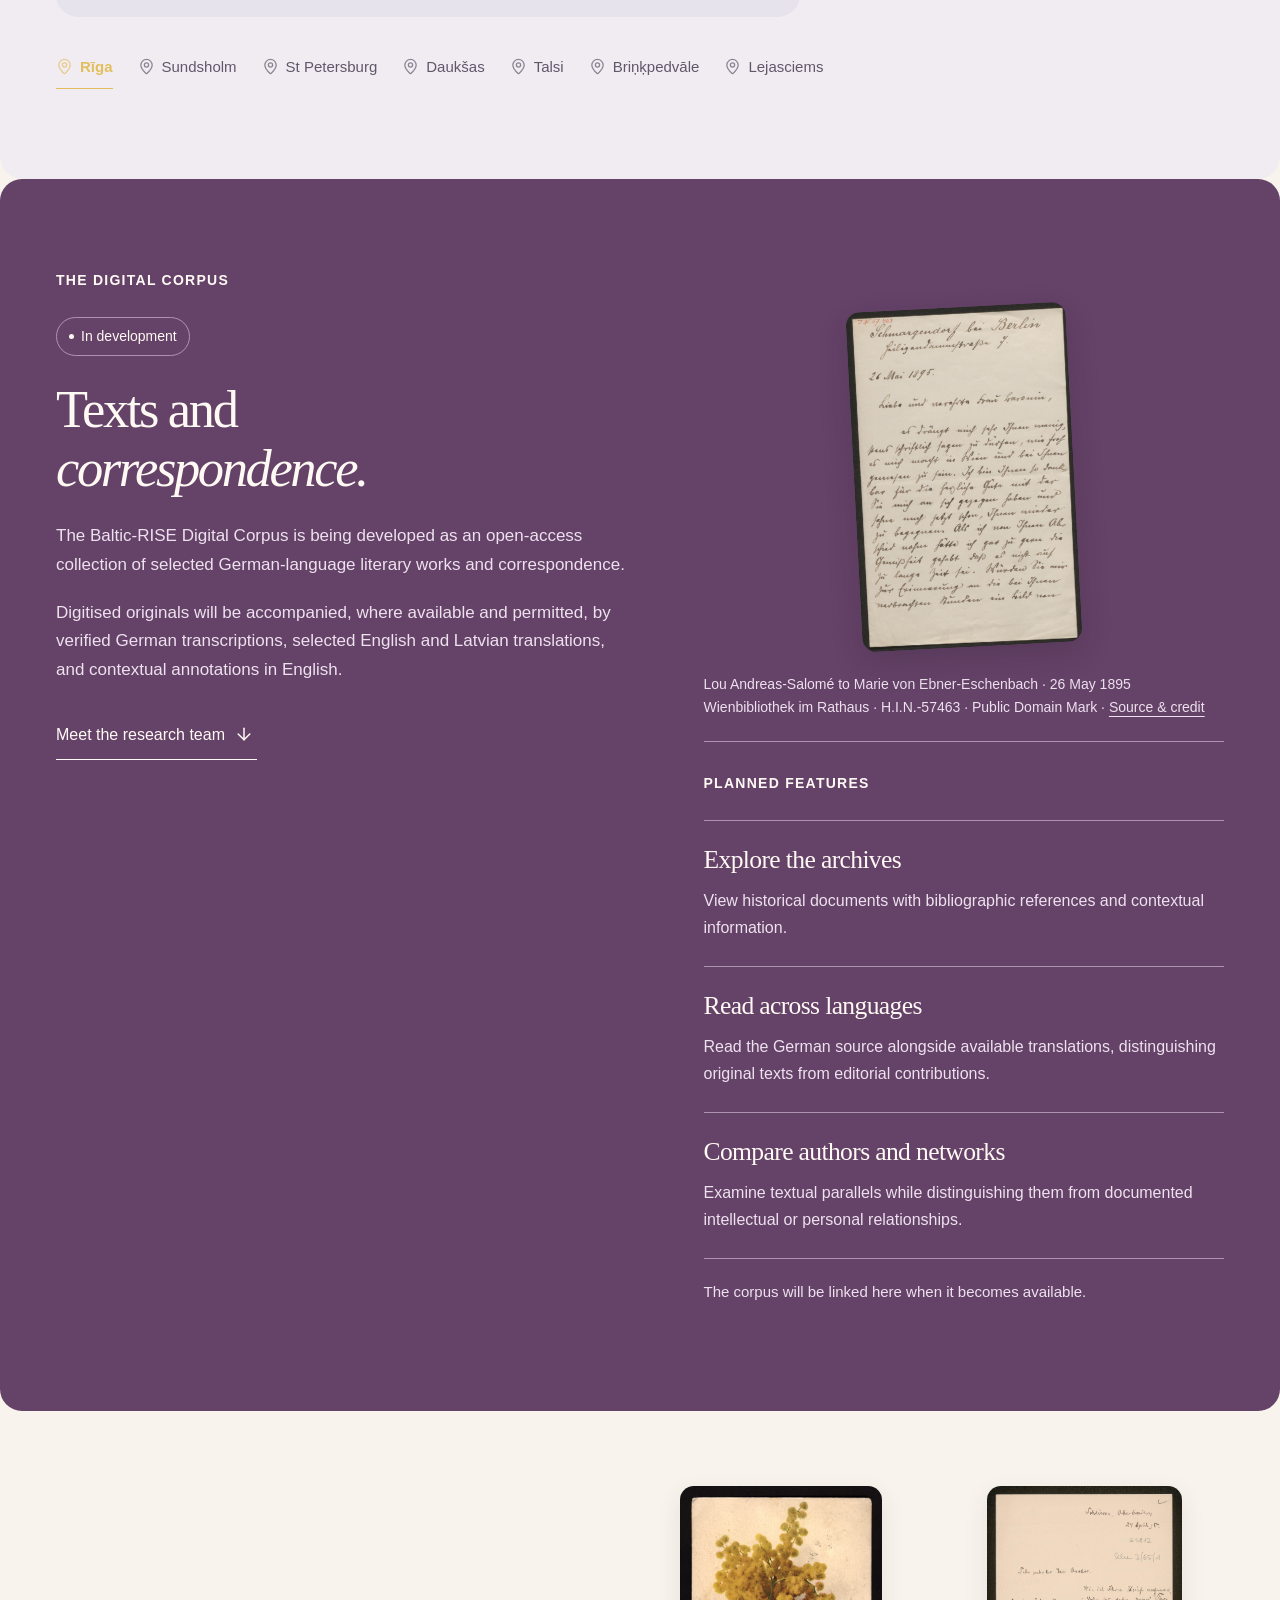
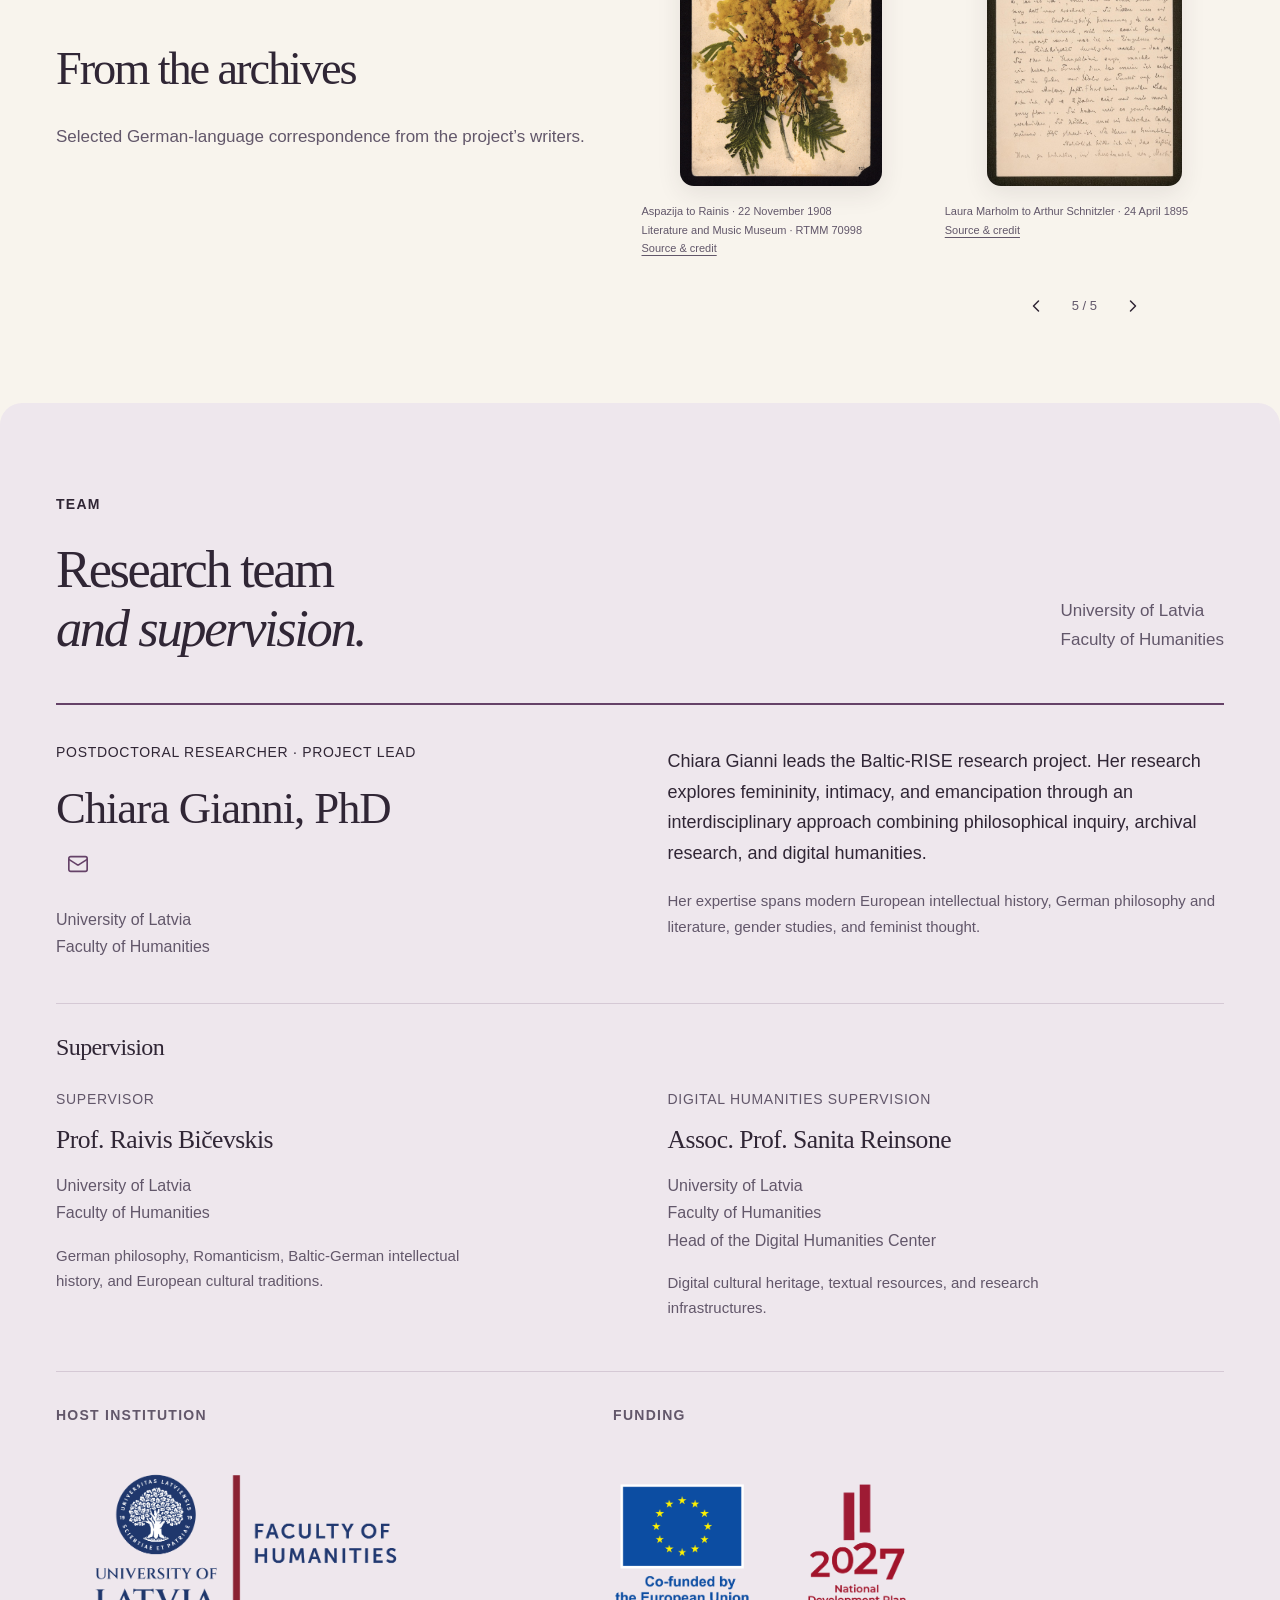
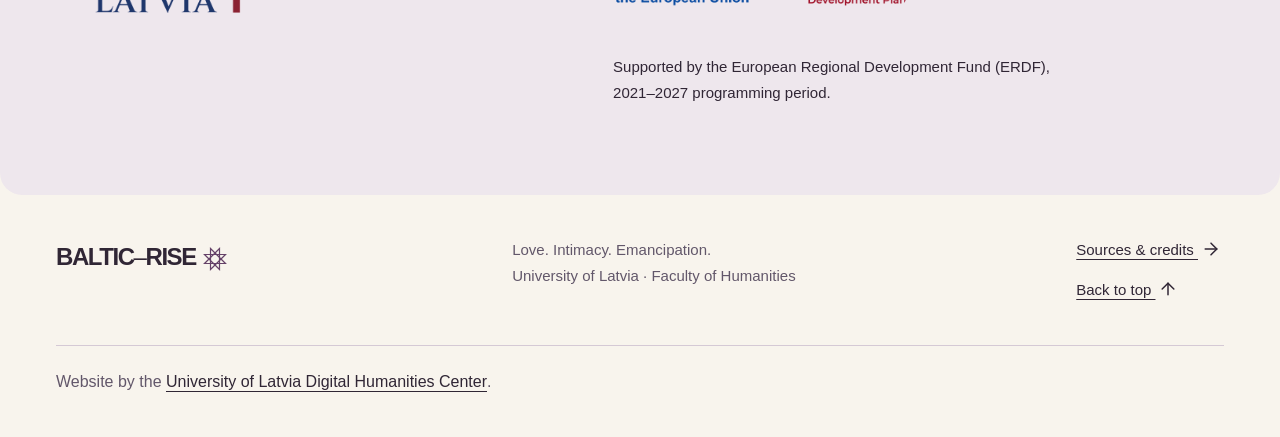
==== commit 9274a97d: "Group image credits by source with compact thumbnail lists" ====
--- a/index.html
+++ b/index.html
@@ -1,4 +1,4 @@
-<!doctype html><html lang="en"><head><meta charset="utf-8"><meta name="viewport" content="width=device-width, initial-scale=1"><meta name="theme-color" content="#654268"><title>Baltic-RISE – Love. Intimacy. Emancipation.</title><meta name="description" content="Research on women’s German-language writings, correspondence, and intellectual networks in the Baltic Sea region from the late nineteenth to the mid-twentieth century."><meta property="og:title" content="Baltic-RISE – Love. Intimacy. Emancipation."><meta property="og:description" content="Research on women’s German-language writings, correspondence, and intellectual networks in the Baltic Sea region from the late nineteenth to the mid-twentieth century."><meta property="og:type" content="website"><link rel="icon" href="assets/favicon.svg?v=auseklis-1" type="image/svg+xml"><link rel="stylesheet" href="styles.css?v=20261125-mobile-review"><script src="preferences.js"></script><script src="portraits.js?v=20261125-credits-clean" defer></script><script src="flowers.js?v=20261124-letters" defer></script><script src="map-data.js" defer></script><script src="script.js?v=20261125-mobile-review" defer></script><script src="connections.js?v=20261123-4" defer></script><noscript><style>.header-tools{display:none}@media(max-width:900px){.header{height:auto;flex-wrap:wrap;padding-block:16px}.header nav{display:flex;position:static;padding:0;border:0;flex-wrap:wrap;gap:8px 16px;width:100%;flex-direction:row}.menu-toggle{display:none}.search{display:none}}</style></noscript></head><body id="top"><svg class="handwriting-filters" width="0" height="0" aria-hidden="true" focusable="false"><defs><filter id="handwriting-ink" color-interpolation-filters="sRGB"><feColorMatrix type="matrix" values="0 0 0 0 .396 0 0 0 0 .259 0 0 0 0 .408 -1.8 -1.8 -1.8 0 3.8"/><feComponentTransfer><feFuncA type="gamma" amplitude="1" exponent="1.8" offset="0"/></feComponentTransfer></filter><filter id="handwriting-cream" color-interpolation-filters="sRGB"><feColorMatrix type="matrix" values="0 0 0 0 .98 0 0 0 0 .95 0 0 0 0 .91 -1.8 -1.8 -1.8 0 3.8"/><feComponentTransfer><feFuncA type="gamma" amplitude="1" exponent="1.8" offset="0"/></feComponentTransfer></filter></defs></svg><a class="skip" href="#main">Skip to content</a><header class="header"><a class="wordmark" href="./" aria-label="Baltic-RISE home">BALTIC<span>–</span>RISE<svg class="icon brand-auseklis" aria-hidden="true" focusable="false" xmlns="http://www.w3.org/2000/svg" width="24" height="24" viewBox="0 0 32 32" fill="none" stroke="currentColor" stroke-width="1.7" stroke-linecap="square" stroke-linejoin="miter"><path d="M10 2 30 22H2L22 2v28L2 10h28L10 30Z"/></svg></a><nav id="navigation" aria-label="Main navigation"><a href="./#about">The project</a><a href="./#women">The women</a><a href="./#places">Places</a><a href="./#corpus">Digital corpus</a><a href="./#team">Team</a></nav><div class="header-tools" role="group" aria-label="Reading preferences"><button id="text-size-toggle" class="icon-button" type="button" aria-label="Increase text size" title="Increase text size"><svg class="icon icon-a-plus " aria-hidden="true" focusable="false" xmlns="http://www.w3.org/2000/svg"
+<!doctype html><html lang="en"><head><meta charset="utf-8"><meta name="viewport" content="width=device-width, initial-scale=1"><meta name="theme-color" content="#654268"><title>Baltic-RISE – Love. Intimacy. Emancipation.</title><meta name="description" content="Research on women’s German-language writings, correspondence, and intellectual networks in the Baltic Sea region from the late nineteenth to the mid-twentieth century."><meta property="og:title" content="Baltic-RISE – Love. Intimacy. Emancipation."><meta property="og:description" content="Research on women’s German-language writings, correspondence, and intellectual networks in the Baltic Sea region from the late nineteenth to the mid-twentieth century."><meta property="og:type" content="website"><link rel="icon" href="assets/favicon.svg?v=auseklis-1" type="image/svg+xml"><link rel="stylesheet" href="styles.css?v=20261126-credits-list"><script src="preferences.js"></script><script src="portraits.js?v=20261125-credits-clean" defer></script><script src="flowers.js?v=20261124-letters" defer></script><script src="map-data.js" defer></script><script src="script.js?v=20261125-mobile-review" defer></script><script src="connections.js?v=20261123-4" defer></script><noscript><style>.header-tools{display:none}@media(max-width:900px){.header{height:auto;flex-wrap:wrap;padding-block:16px}.header nav{display:flex;position:static;padding:0;border:0;flex-wrap:wrap;gap:8px 16px;width:100%;flex-direction:row}.menu-toggle{display:none}.search{display:none}}</style></noscript></head><body id="top"><svg class="handwriting-filters" width="0" height="0" aria-hidden="true" focusable="false"><defs><filter id="handwriting-ink" color-interpolation-filters="sRGB"><feColorMatrix type="matrix" values="0 0 0 0 .396 0 0 0 0 .259 0 0 0 0 .408 -1.8 -1.8 -1.8 0 3.8"/><feComponentTransfer><feFuncA type="gamma" amplitude="1" exponent="1.8" offset="0"/></feComponentTransfer></filter><filter id="handwriting-cream" color-interpolation-filters="sRGB"><feColorMatrix type="matrix" values="0 0 0 0 .98 0 0 0 0 .95 0 0 0 0 .91 -1.8 -1.8 -1.8 0 3.8"/><feComponentTransfer><feFuncA type="gamma" amplitude="1" exponent="1.8" offset="0"/></feComponentTransfer></filter></defs></svg><a class="skip" href="#main">Skip to content</a><header class="header"><a class="wordmark" href="./" aria-label="Baltic-RISE home">BALTIC<span>–</span>RISE<svg class="icon brand-auseklis" aria-hidden="true" focusable="false" xmlns="http://www.w3.org/2000/svg" width="24" height="24" viewBox="0 0 32 32" fill="none" stroke="currentColor" stroke-width="1.7" stroke-linecap="square" stroke-linejoin="miter"><path d="M10 2 30 22H2L22 2v28L2 10h28L10 30Z"/></svg></a><nav id="navigation" aria-label="Main navigation"><a href="./#about">The project</a><a href="./#women">The women</a><a href="./#places">Places</a><a href="./#corpus">Digital corpus</a><a href="./#team">Team</a></nav><div class="header-tools" role="group" aria-label="Reading preferences"><button id="text-size-toggle" class="icon-button" type="button" aria-label="Increase text size" title="Increase text size"><svg class="icon icon-a-plus " aria-hidden="true" focusable="false" xmlns="http://www.w3.org/2000/svg"
   width="24"
   height="24"
   viewBox="0 0 24 24"
--- a/styles.css
+++ b/styles.css
@@ -390,3 +390,24 @@
 @media(max-width:600px){.places-section{--writer-highlight:#93600e}[data-theme="dark"] .places-section{--writer-highlight:#e9b65e}}
 @media(max-width:600px){.corpus-grid h2{font-size:clamp(2rem,9vw,2.8rem)}.map-toolbar button{min-height:44px}}
 .map-place:focus{outline:none}.map-place{ -webkit-tap-highlight-color:transparent }
+
+/* Source directory: small fixed previews and source-based lists. */
+.credits-directory{max-width:1000px}
+.credits-directory h1{font-size:clamp(2.75rem,5vw,4rem);margin-bottom:24px}
+.credits-directory .credits-intro{font-size:1.0625rem;color:var(--muted);margin-bottom:32px}
+.credit-source-group{margin:36px 0 0;scroll-margin-top:24px}
+.credit-source-group>h2{font:1.55rem/1.3 var(--serif);letter-spacing:-.025em;padding-bottom:14px;border-bottom:1px solid var(--line)}
+.credit-list{list-style:none;padding:0;margin:0}
+.credits-directory .credit{display:grid;grid-template-columns:64px minmax(0,1fr);gap:20px;align-items:start;margin:0;padding:18px 0;border-top:0;border-bottom:1px solid var(--line);scroll-margin-top:24px}
+.credits-directory .credit-list>li:last-child .credit{border-bottom:0}
+.credits-directory .credit>img{display:block;float:none;align-self:start;width:64px!important;height:72px!important;min-width:0;max-width:64px;max-height:72px;object-fit:contain;object-position:center top;margin:2px 0 0;border-radius:6px;box-shadow:none}
+.credits-directory .credit>div{min-width:0}
+.credits-directory .credit h3{font:1.25rem/1.35 var(--serif);letter-spacing:-.015em;margin:0 0 5px}
+.credits-directory .credit p,.credits-directory .credit p.small{font-size:.9375rem;line-height:1.6;margin:0 0 6px;overflow-wrap:anywhere}
+.credits-directory .credit p:last-child{margin-bottom:0}
+.credits-directory .credit .icon{width:1rem;height:1rem}
+.credits-directory .credit:after{display:none}
+.credits-directory .source-notes{margin:42px 0 20px;padding:24px 0}
+.credits-directory .source-notes h2{font-size:1.55rem;margin:0 0 16px}
+.credits-directory .source-notes p{font-size:.9375rem;line-height:1.65}
+@media(max-width:600px){.credit-source-group{margin-top:28px}.credit-source-group>h2{font-size:1.35rem}.credits-directory .credit{grid-template-columns:48px minmax(0,1fr);gap:14px;padding:16px 0}.credits-directory .credit>img{width:48px!important;height:60px!important;max-width:48px;max-height:60px}.credits-directory .credit h3{font-size:1.2rem}.credits-directory .credits-intro{font-size:1rem}}
